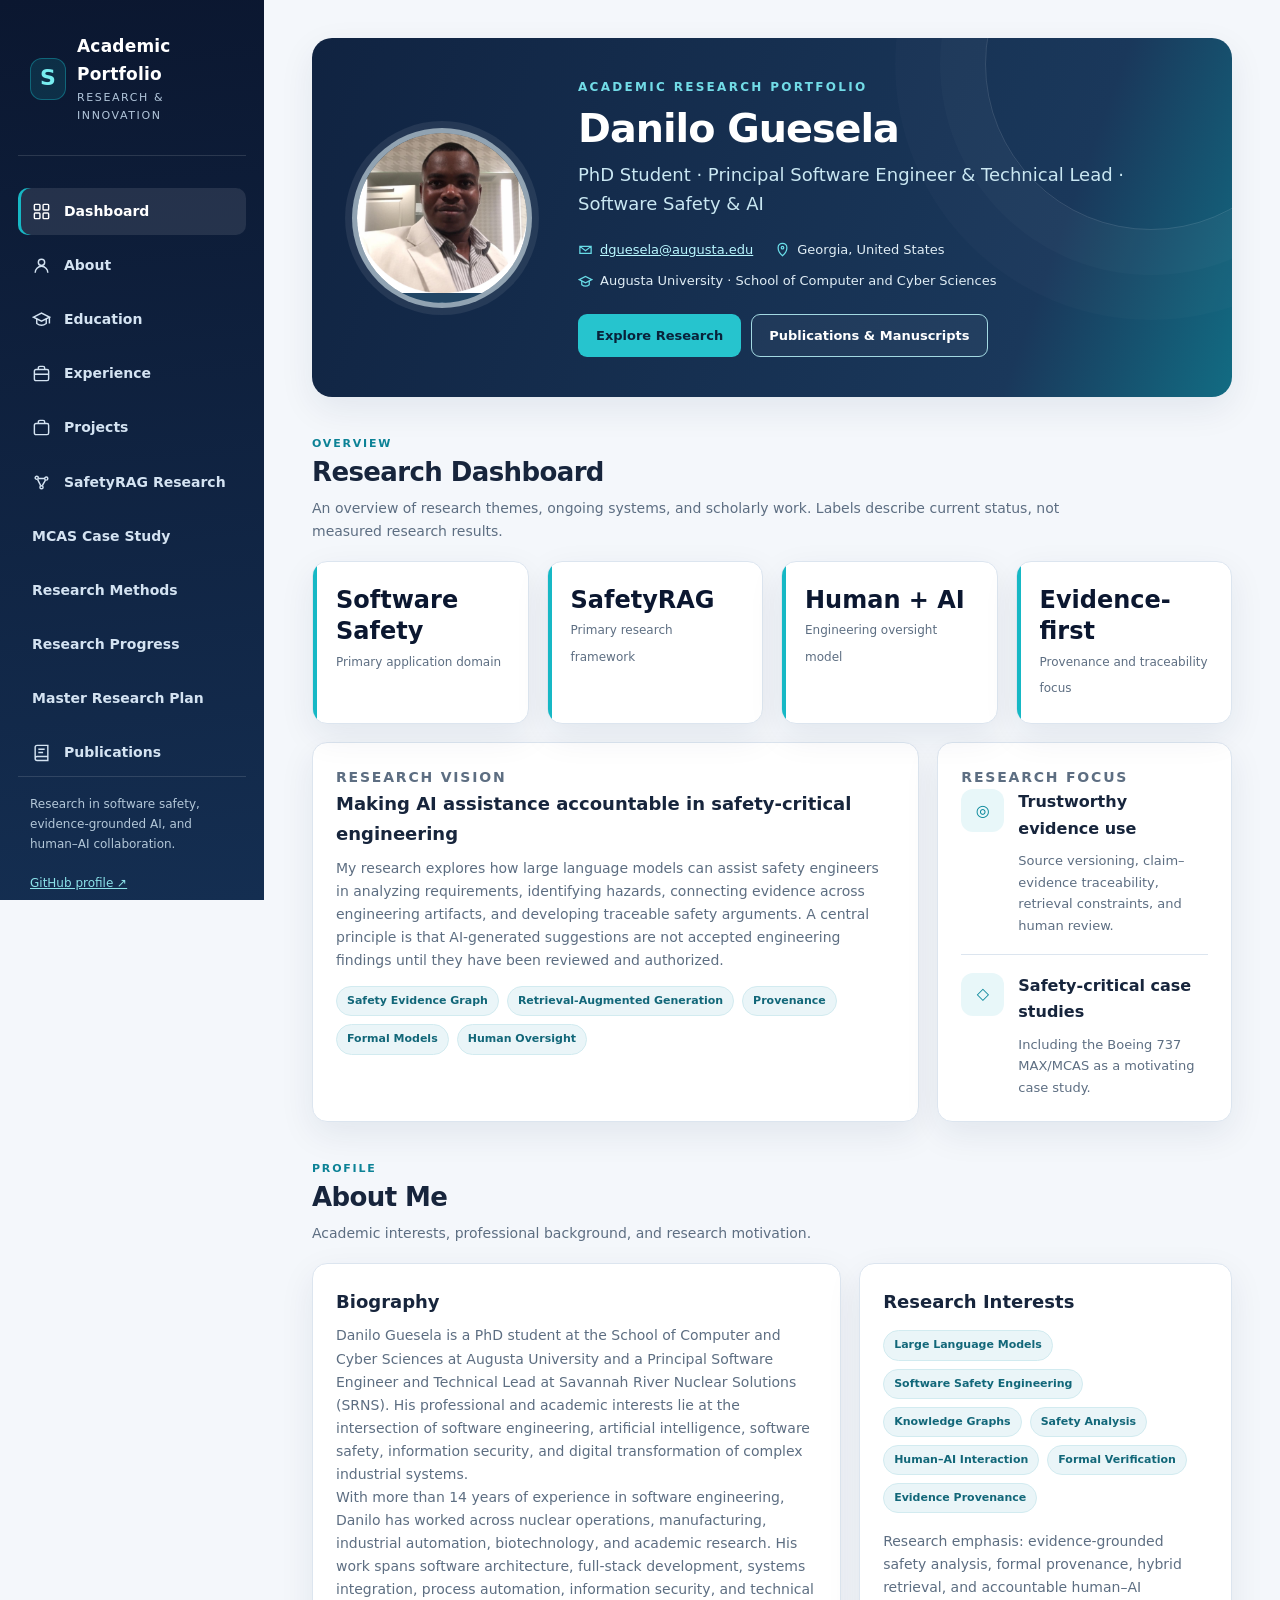
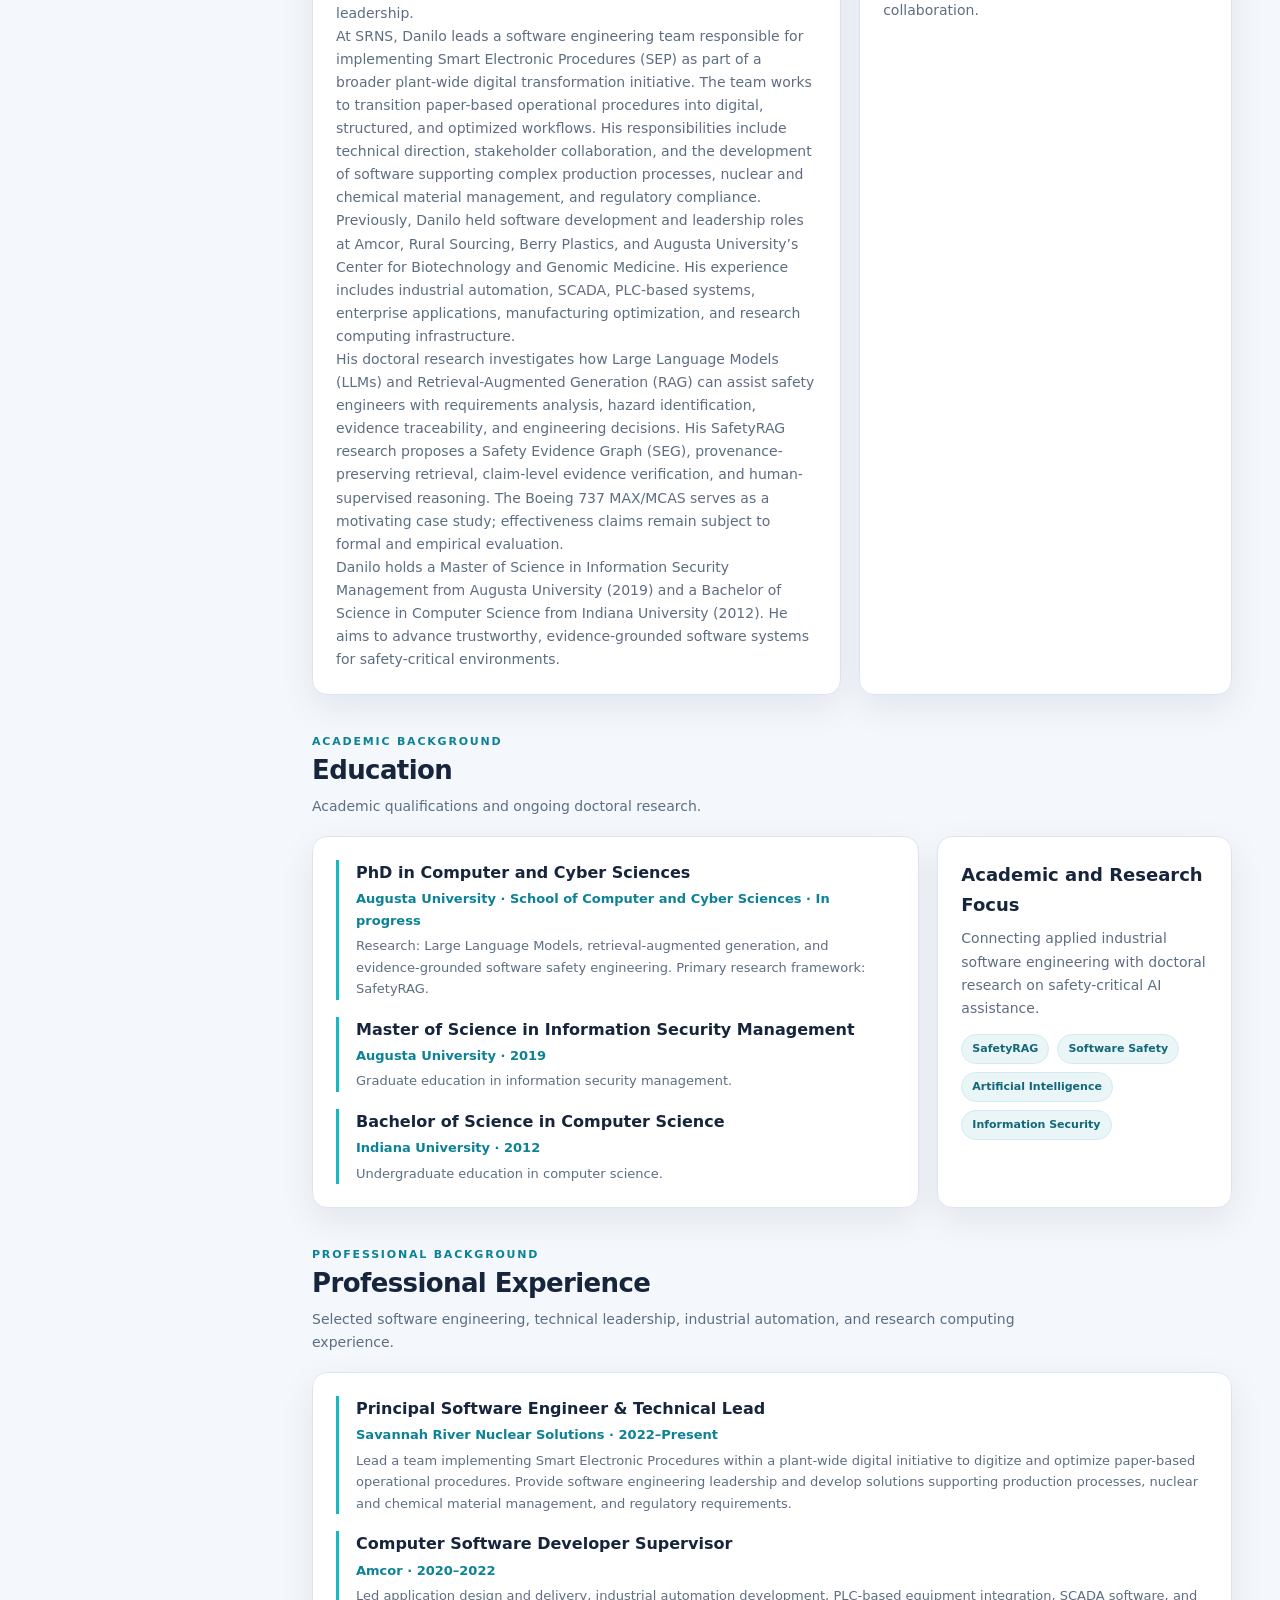
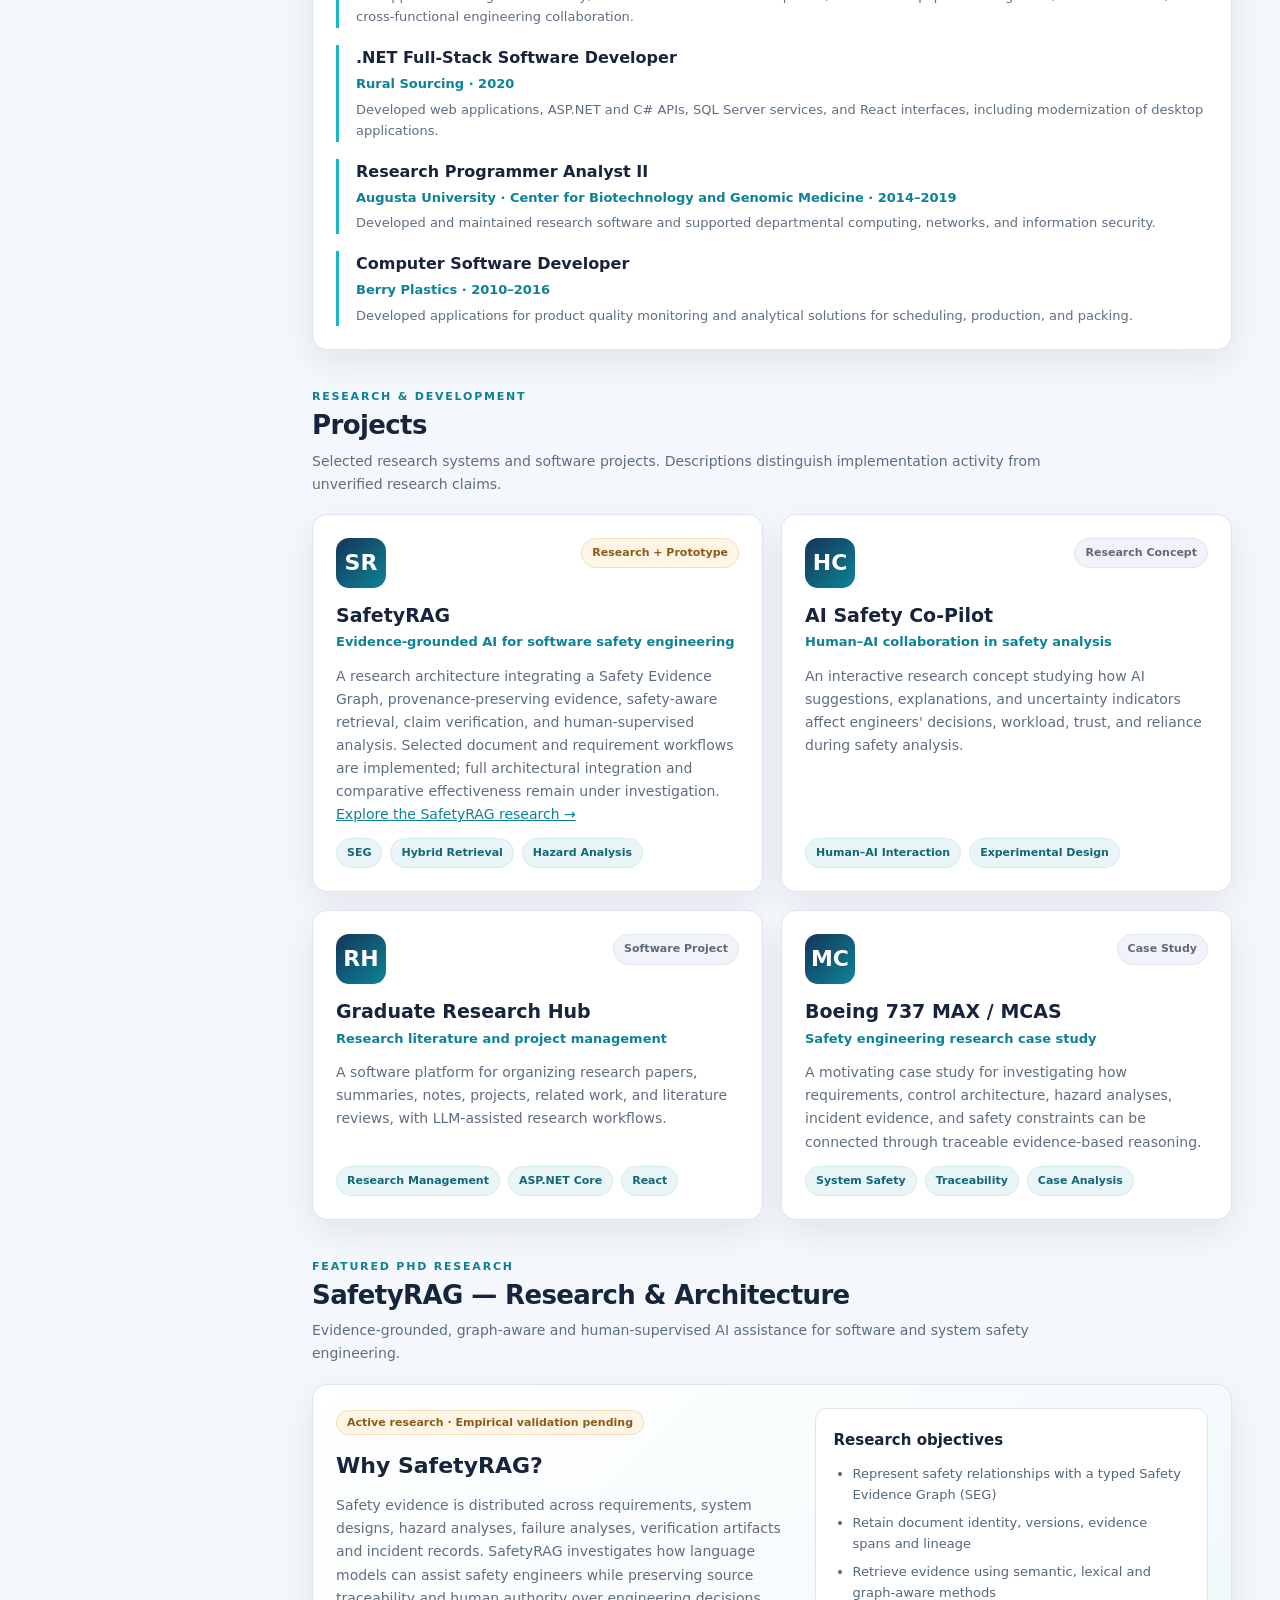
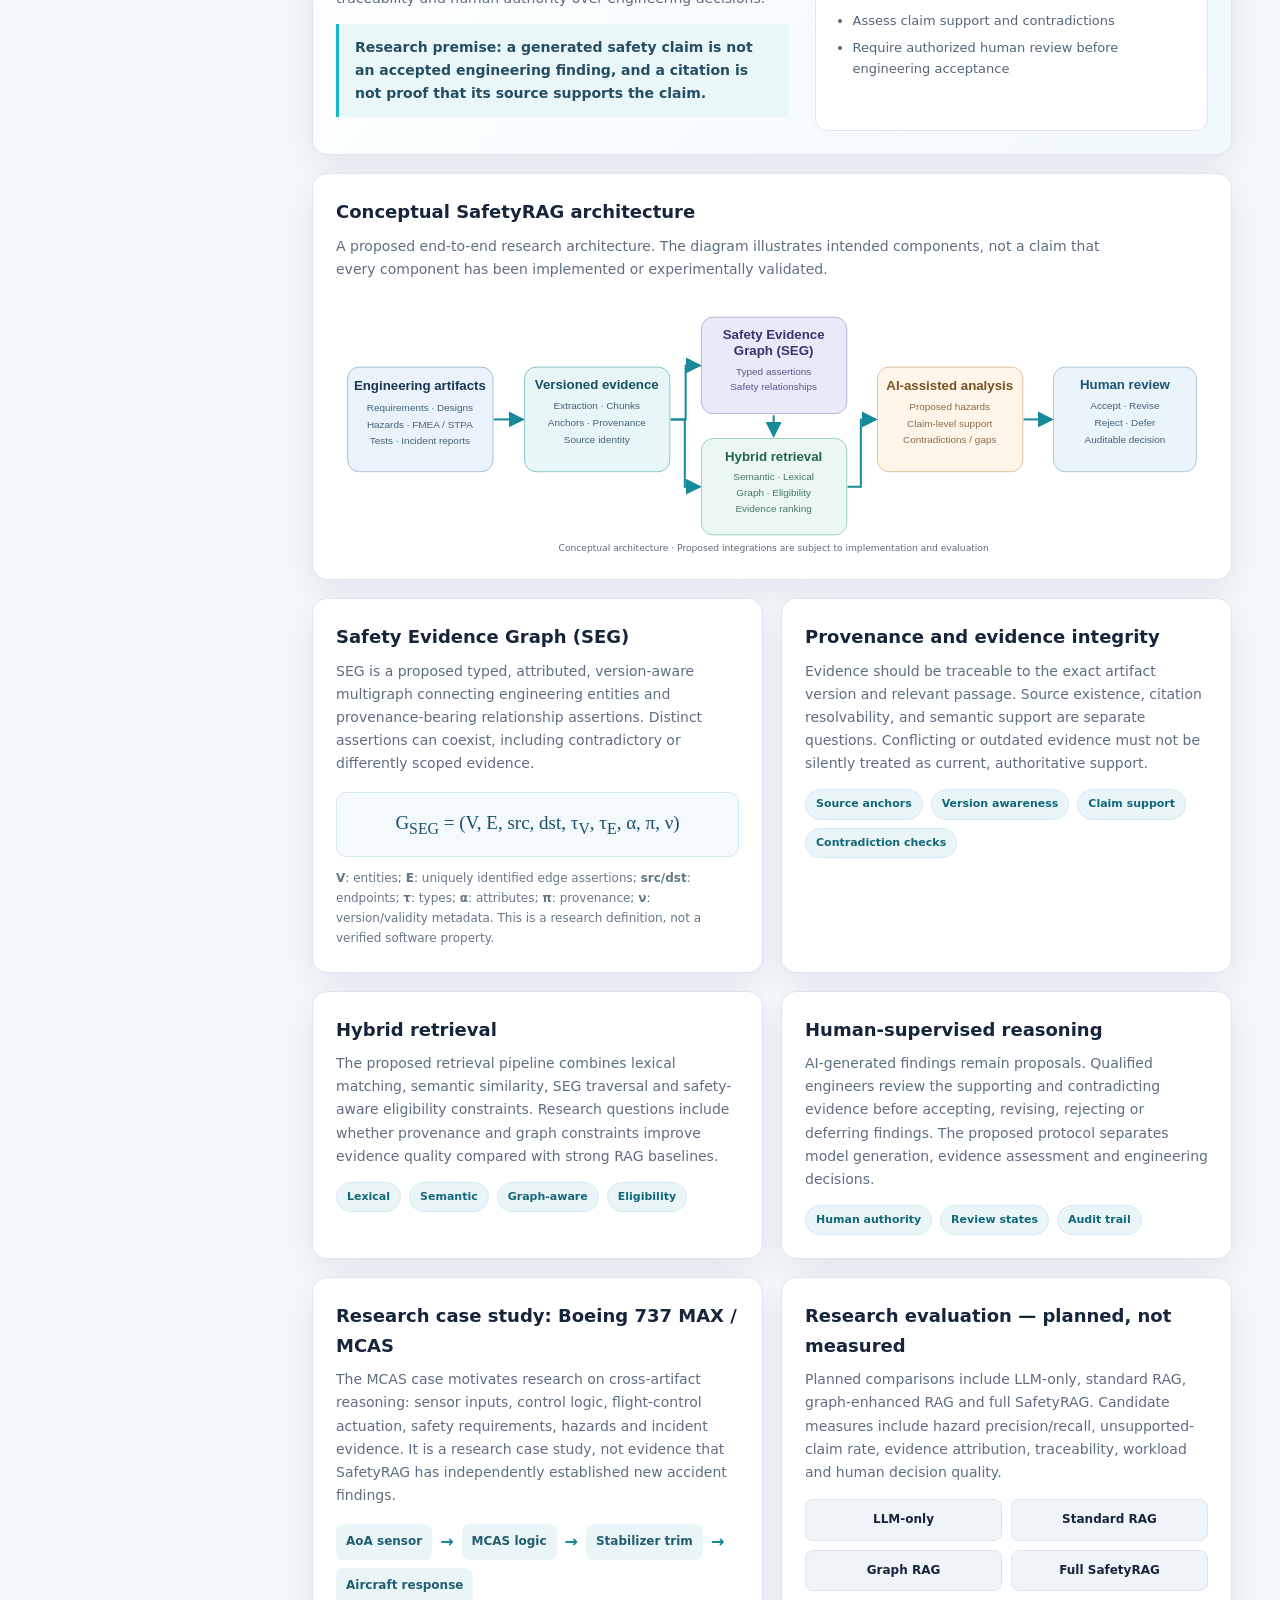
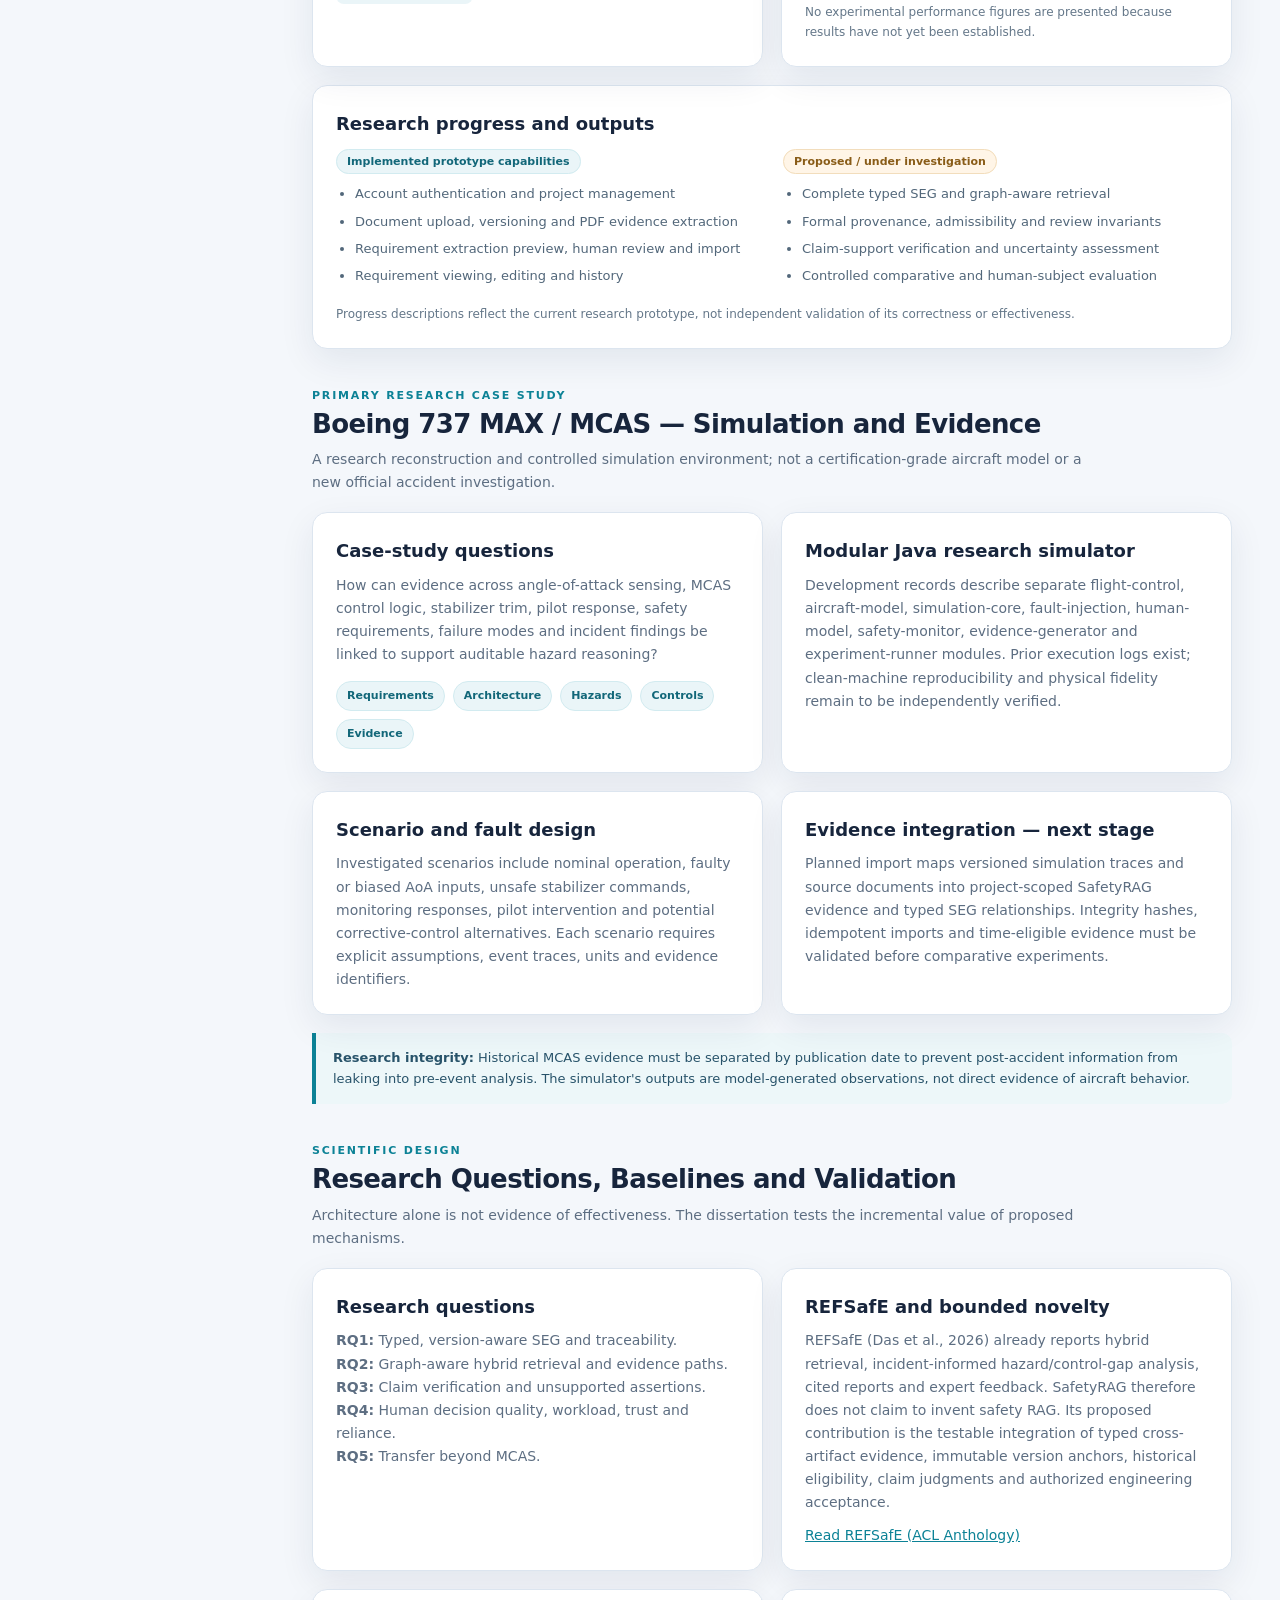
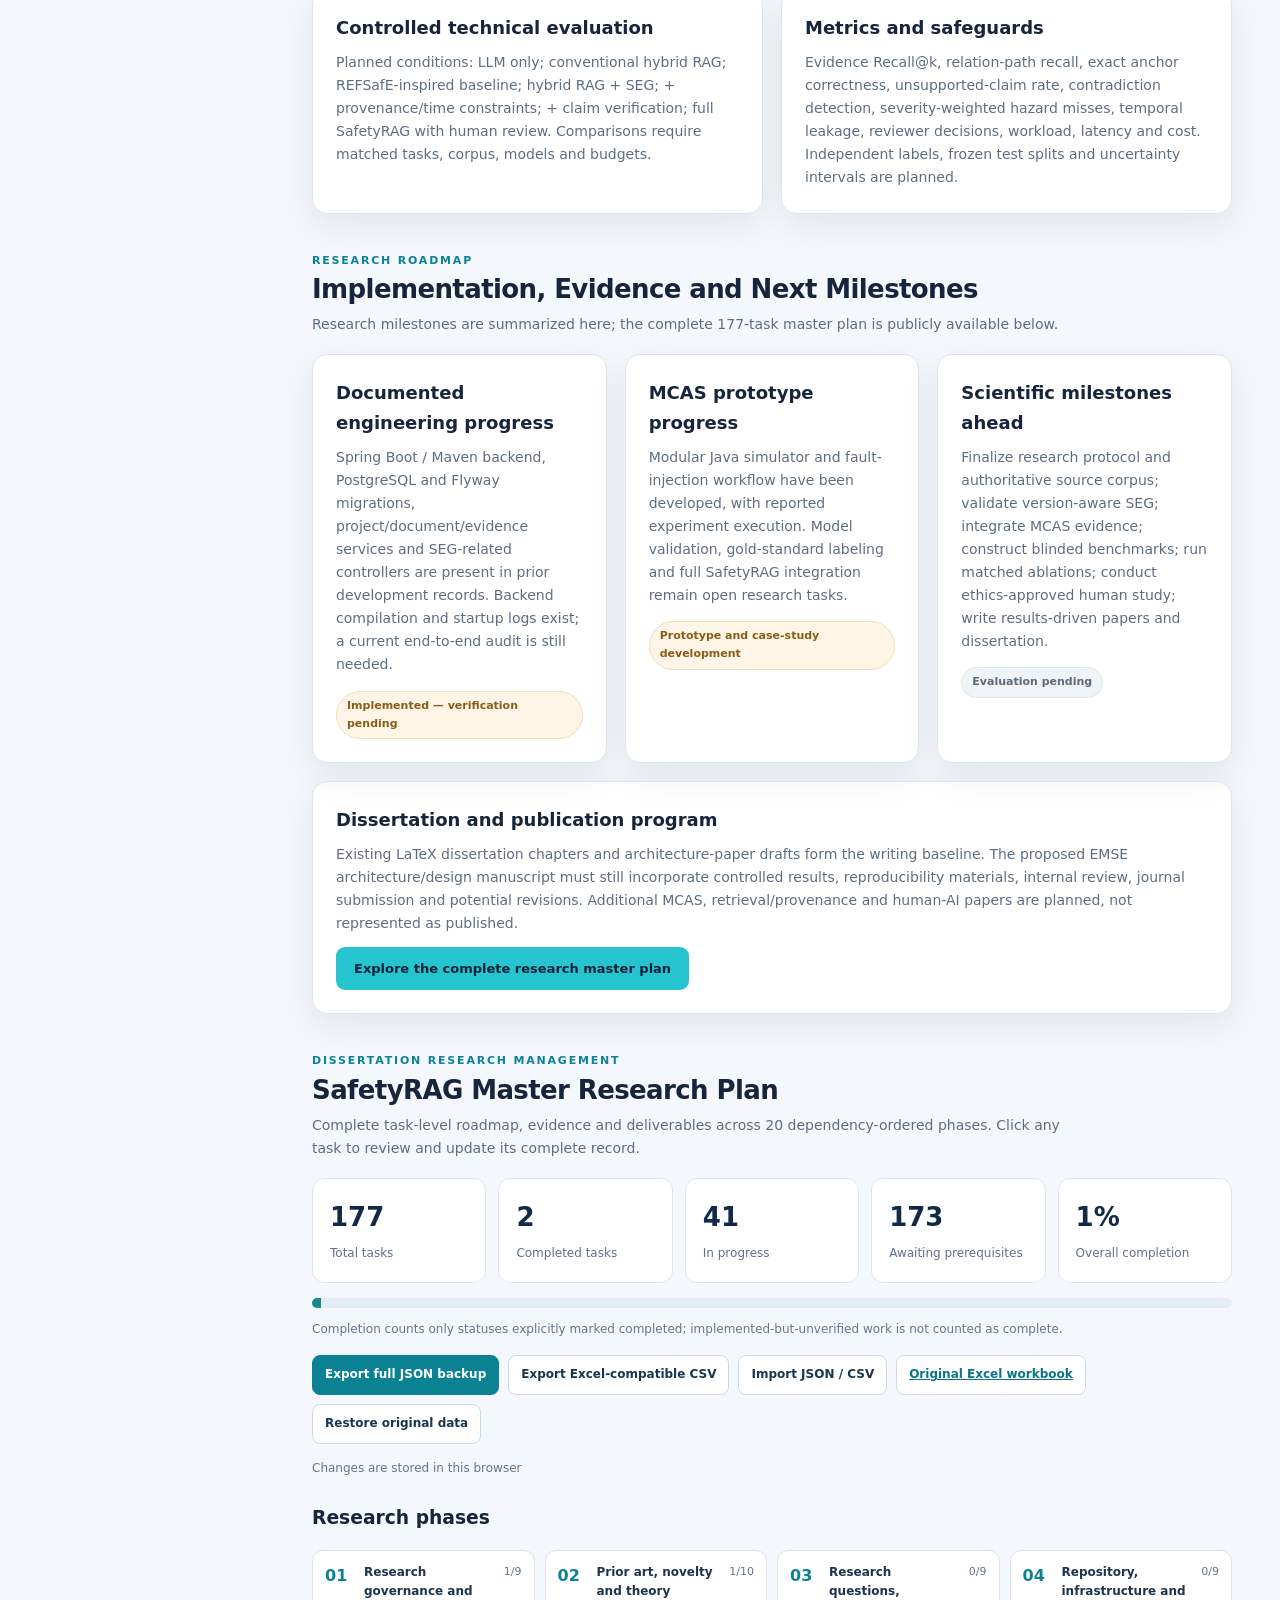
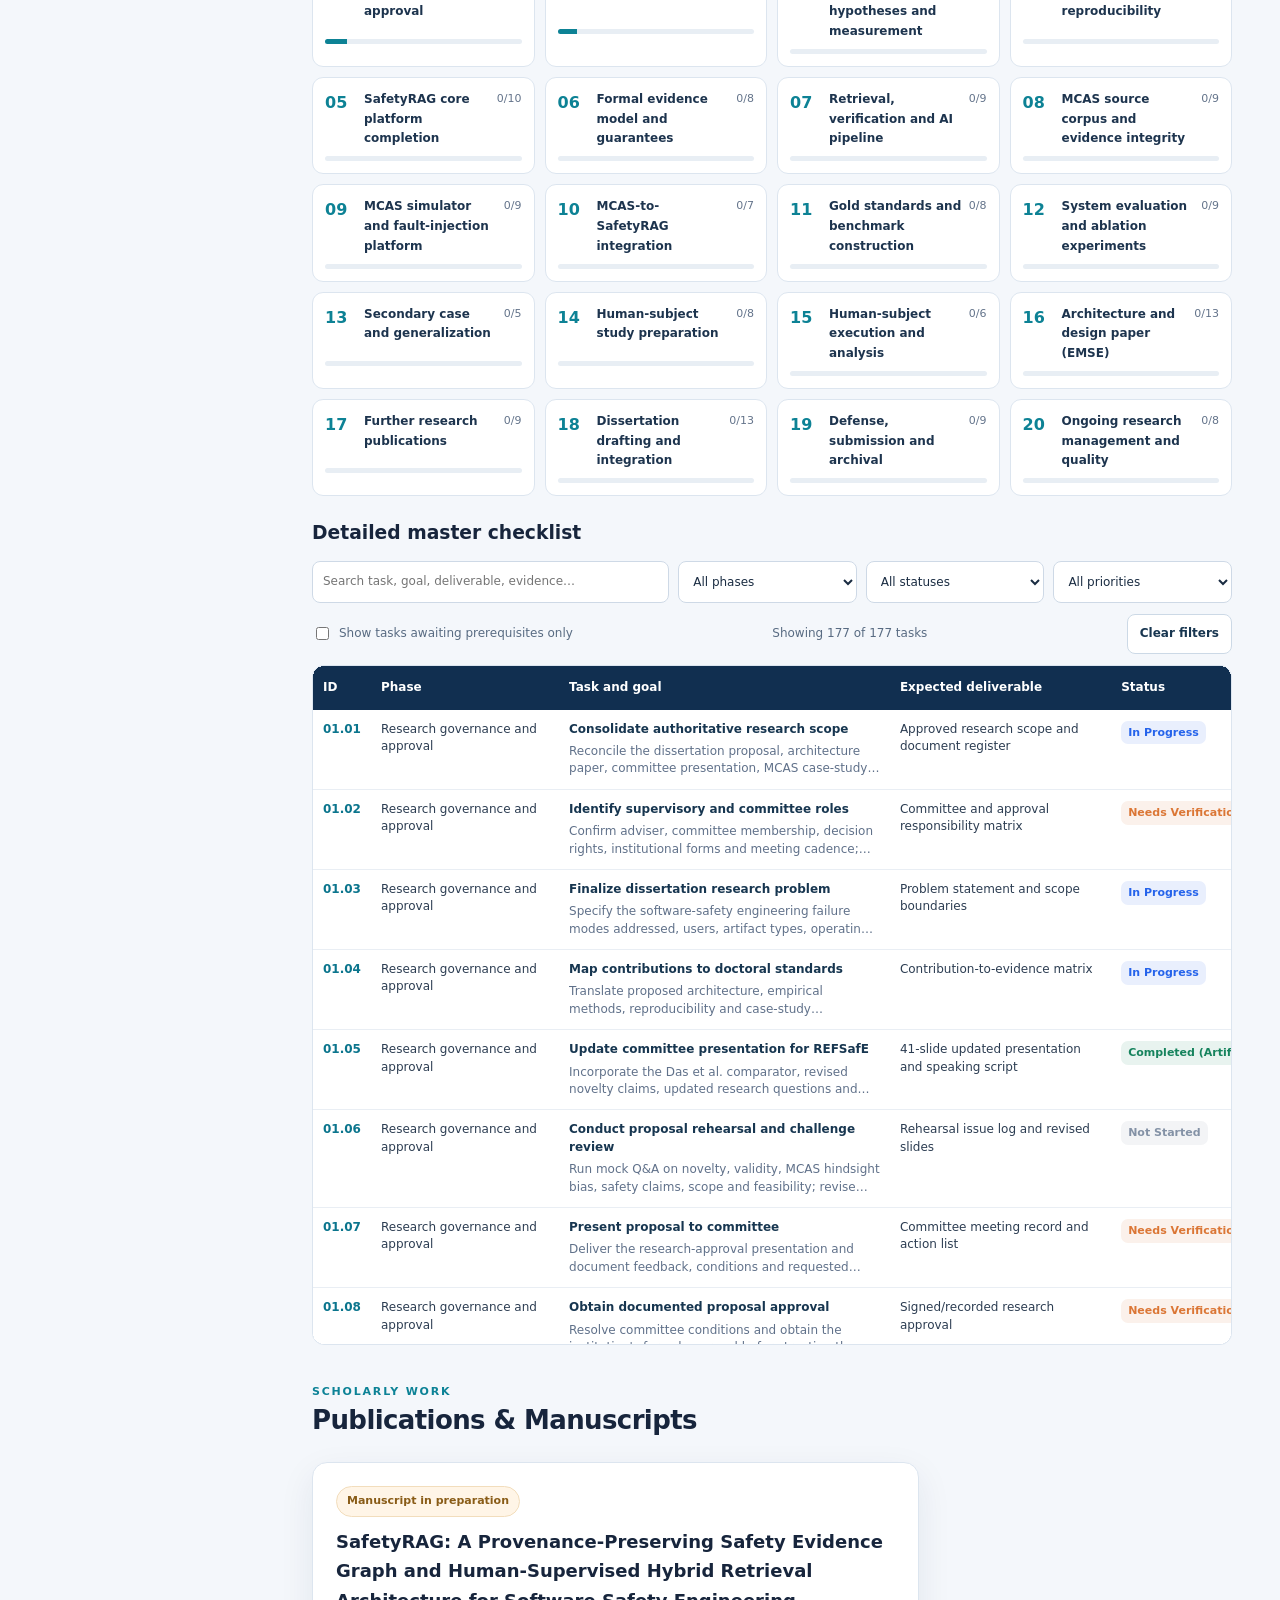
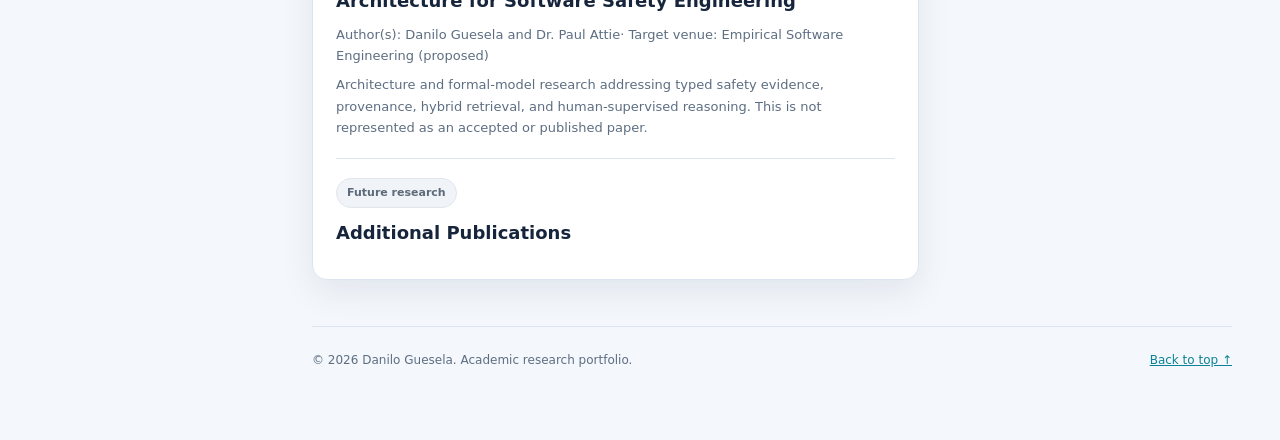
==== index.html @ a6d2d2b6 "Remove privacy notice from research plan section Removed privacy notice regarding public access and " ====
<!DOCTYPE html>
<html lang="en">
<head>
  <meta charset="UTF-8" />
  <meta name="viewport" content="width=device-width, initial-scale=1" />
  <meta name="description" content="Danilo Guesela — PhD student at Augusta University, software engineering technical lead at Savannah River Nuclear Solutions, and SafetyRAG researcher." />
  <meta name="theme-color" content="#0b1730" />
  <title>Academic Portfolio | Research in AI & Software Safety</title>
  <style>
    :root{--navy:#0b1730;--navy2:#132747;--accent:#16b8c5;--accent2:#0c8296;--ink:#17253c;--muted:#5d6e82;--paper:#f4f7fb;--white:#fff;--border:#dce5ef;--shadow:0 12px 35px rgba(18,41,75,.08);--sidebar:264px}
    *{box-sizing:border-box}html{scroll-behavior:smooth}body{margin:0;background:var(--paper);color:var(--ink);font-family:Inter,ui-sans-serif,system-ui,-apple-system,"Segoe UI",sans-serif;line-height:1.65}a{color:var(--accent2)}a:hover{text-decoration:none}button{font:inherit} .skip{position:absolute;left:-9999px;top:10px;background:#fff;padding:8px;z-index:99}.skip:focus{left:10px}
    .sidebar{position:fixed;inset:0 auto 0 0;width:var(--sidebar);background:linear-gradient(175deg,var(--navy),#142e51);color:#fff;display:flex;flex-direction:column;padding:32px 18px;z-index:20;transition:transform .25s ease}.brand{display:flex;align-items:center;gap:11px;padding:0 12px 30px;border-bottom:1px solid #ffffff20}.brand-symbol{display:grid;place-items:center;width:42px;height:42px;background:#17b6c524;border:1px solid #16b8c566;border-radius:12px;font-weight:800;color:#77edf0;font-size:22px}.brand strong{font-size:17px;letter-spacing:.2px}.brand small{display:block;color:#b2c6db;font-size:11px;letter-spacing:1.6px;text-transform:uppercase}.nav{display:grid;gap:7px;margin-top:32px}.nav a{color:#d4e3f2;text-decoration:none;display:flex;align-items:center;gap:13px;padding:12px 14px;border-radius:10px;font-weight:600;font-size:14px;transition:.2s}.nav a:hover,.nav a.active{background:#ffffff19;color:#fff}.nav a.active{box-shadow:inset 3px 0 0 var(--accent)}.nav svg{width:19px;height:19px;flex-shrink:0}.sidebar-foot{margin-top:auto;padding:18px 12px 0;border-top:1px solid #ffffff20;font-size:12px;color:#b3c7d8}.sidebar-foot a{color:#8ce3ea}.main{margin-left:var(--sidebar);min-width:0}.topbar{display:none}.container{max-width:1320px;padding:38px 48px 70px;margin:0 auto}.hero{background:linear-gradient(110deg,#102341,#1a385b 78%,#126c83);border-radius:20px;box-shadow:var(--shadow);color:white;padding:40px;display:grid;grid-template-columns:190px minmax(0,1fr);gap:36px;align-items:center;position:relative;overflow:hidden}.hero:after{content:"";position:absolute;right:-85px;top:-140px;width:330px;height:330px;border:1px solid #ffffff20;border-radius:50%;box-shadow:0 0 0 45px #ffffff05,0 0 0 90px #ffffff04;pointer-events:none}.avatar{width:180px;height:180px;border-radius:50%;border:5px solid #ffffff80;box-shadow:0 0 0 7px #ffffff14;background:#224665;overflow:hidden;display:grid;place-items:center;position:relative;z-index:1}.avatar img{width:100%;height:100%;object-fit:cover;display:block}.avatar-fallback{display:flex;flex-direction:column;align-items:center;justify-content:center;color:#e6f5ff;gap:7px;text-align:center;font-size:11px;letter-spacing:.3px}.avatar-fallback svg{width:70px;height:70px}.eyebrow{text-transform:uppercase;letter-spacing:2.3px;color:#72dce7;font-size:12px;font-weight:800;margin:0 0 8px}.hero h1{font-size:clamp(29px,3.1vw,47px);line-height:1.13;margin:0 0 9px;letter-spacing:-1px}.role{font-size:18px;color:#c9e7f2;margin:0 0 20px}.hero-details{display:flex;gap:10px 22px;flex-wrap:wrap;font-size:13px;color:#e0edf5;position:relative;z-index:1}.hero-details span{display:inline-flex;align-items:center;gap:7px}.hero-details svg{width:15px;height:15px;color:#69dce7}.hero-details a{color:#b9f7ff}.hero-actions{display:flex;gap:10px;flex-wrap:wrap;margin-top:22px;position:relative;z-index:1}.btn{display:inline-flex;align-items:center;justify-content:center;border-radius:9px;text-decoration:none;padding:10px 17px;font-weight:750;font-size:13px;border:1px solid transparent}.btn.primary{background:#26c4ce;color:#09223a}.btn.secondary{border-color:#a3d9e2;color:#fff;background:#ffffff0a}.btn:hover{filter:brightness(1.07)}.section{scroll-margin-top:26px;margin-top:38px}.section-head{display:flex;align-items:flex-end;justify-content:space-between;gap:16px;margin-bottom:18px}.kicker{font-size:11px;letter-spacing:1.8px;text-transform:uppercase;font-weight:800;color:var(--accent2);margin:0 0 3px}.section h2{font-size:26px;line-height:1.25;margin:0;letter-spacing:-.6px}.section-intro{color:var(--muted);font-size:14px;margin:8px 0 0;max-width:780px}.grid{display:grid;grid-template-columns:repeat(12,minmax(0,1fr));gap:18px}.card{background:#fff;border:1px solid var(--border);border-radius:15px;box-shadow:var(--shadow);padding:23px;min-width:0}.card h3{margin:0 0 8px;font-size:18px}.card p{margin:0;color:var(--muted);font-size:14px}.stat{grid-column:span 3;position:relative;overflow:hidden}.stat:before{content:"";position:absolute;left:0;top:0;bottom:0;width:4px;background:var(--accent)}.stat strong{display:block;font-size:24px;color:var(--navy);line-height:1.3}.stat span{color:var(--muted);font-size:12px}.span-8{grid-column:span 8}.span-7{grid-column:span 7}.span-6{grid-column:span 6}.span-5{grid-column:span 5}.span-4{grid-column:span 4}.span-12{grid-column:span 12}.tag-row{display:flex;flex-wrap:wrap;gap:8px;margin-top:14px}.tag{background:#eaf5f8;border:1px solid #d2ebf0;color:#126779;padding:5px 10px;border-radius:999px;font-size:11px;font-weight:750}.tag.grey{background:#f0f3f7;border-color:#e0e6ed;color:#5c6a79}.tag.amber{background:#fff5e7;border-color:#f2ddbc;color:#895c17}.feature{display:flex;gap:14px;align-items:flex-start}.feature-icon{width:43px;height:43px;border-radius:12px;flex-shrink:0;display:grid;place-items:center;background:#e8f7f9;color:#07879a}.feature-icon svg{width:22px;height:22px}.feature h3{font-size:16px}.feature p{font-size:13px}.timeline{display:grid;gap:17px}.timeline-item{border-left:3px solid var(--accent);padding-left:17px}.timeline-item h3{margin:0 0 2px;font-size:16px}.timeline-item .sub{color:var(--accent2);font-weight:700;font-size:13px;margin-bottom:4px}.timeline-item p{font-size:13px}.project-card{display:flex;flex-direction:column;gap:12px}.project-top{display:flex;justify-content:space-between;gap:12px;align-items:flex-start}.project-symbol{width:50px;height:50px;border-radius:13px;background:linear-gradient(135deg,#15345a,#0d8497);color:white;display:grid;place-items:center;font-weight:800;font-size:22px}.project-card h3{margin:0;font-size:19px}.project-card .subtitle{font-size:13px;color:var(--accent2);font-weight:700}.project-card p{flex:1}.project-card .tag-row{margin-top:0}.pub{padding:19px 0;border-bottom:1px solid var(--border)}.pub:first-child{padding-top:0}.pub:last-child{border:0;padding-bottom:0}.pub-title{font-size:16px;font-weight:750;margin:0 0 5px}.pub-meta{font-size:13px;color:var(--muted);margin-bottom:8px}.pub p{font-size:13px}.notice{border-left:4px solid var(--accent2);padding:14px 17px;background:#edf7f9;border-radius:0 10px 10px 0;color:#28536a;font-size:13px}.footer{border-top:1px solid var(--border);margin-top:46px;padding-top:24px;display:flex;justify-content:space-between;gap:12px;color:var(--muted);font-size:12px}.menu-toggle{border:0;border-radius:9px;background:#193655;color:#fff;padding:9px;cursor:pointer;display:grid;place-items:center}.menu-toggle svg{width:22px;height:22px}.overlay{display:none}.sr-only{position:absolute;width:1px;height:1px;padding:0;margin:-1px;overflow:hidden;clip:rect(0,0,0,0);white-space:nowrap;border:0}
    @media(max-width:1100px){.container{padding:28px}.hero{grid-template-columns:150px 1fr;padding:30px;gap:25px}.avatar{width:145px;height:145px}.stat{grid-column:span 6}.span-8,.span-7,.span-5,.span-4{grid-column:span 6}}
    @media(max-width:760px){.sidebar{transform:translateX(-100%);width:278px}.sidebar.open{transform:translateX(0)}.overlay.show{display:block;position:fixed;inset:0;background:#0b173099;z-index:15}.main{margin-left:0}.topbar{display:flex;align-items:center;justify-content:space-between;background:var(--navy);color:#fff;padding:13px 20px;position:sticky;top:0;z-index:10}.topbar strong{font-size:15px}.container{padding:18px 16px 44px}.hero{grid-template-columns:1fr;text-align:center;justify-items:center;padding:28px 20px}.hero-details,.hero-actions{justify-content:center}.hero h1{font-size:32px}.role{font-size:15px}.section{scroll-margin-top:76px}.span-8,.span-7,.span-6,.span-5,.span-4,.stat{grid-column:span 12}.footer{flex-direction:column}}
    @media(prefers-reduced-motion:reduce){html{scroll-behavior:auto}*,*:before,*:after{transition:none!important}}

    .research-lead{display:grid;grid-template-columns:1.15fr 1fr;gap:26px;background:linear-gradient(135deg,#fff,#f0f8fb)}.research-lead h3{margin:14px 0 10px;font-size:22px}.research-lead p{margin:0 0 14px}.research-quote{padding:12px 16px;border-left:3px solid #16b8c5;background:#eaf7f9;color:#254d63!important;font-weight:650}.research-aim{background:#fff;border:1px solid #dce5ef;border-radius:12px;padding:18px}.research-aim strong{font-size:15px}.research-aim ul,.progress-grid ul{margin:10px 0 0;padding-left:19px;font-size:13px;color:#52677a}.research-aim li,.progress-grid li{margin:6px 0}.diagram-wrap{overflow-x:auto;margin-top:18px}.architecture-svg{display:block;width:100%;min-width:760px;height:auto}.formula{margin:17px 0 10px;padding:14px 12px;border:1px solid #d4e8ef;background:#f4f9fb;border-radius:10px;font-family:Georgia,serif;font-size:19px;text-align:center;color:#1a506b;overflow-wrap:anywhere}.formula-note{font-size:12px!important;margin-top:12px!important;color:#647789!important}.case-flow{display:flex;flex-wrap:wrap;gap:8px;align-items:center;margin-top:17px}.case-flow span{padding:8px 10px;border-radius:8px;background:#eaf5f8;color:#225c70;font-size:12px;font-weight:700}.case-flow b{color:#0c8296}.evaluation-list{display:grid;grid-template-columns:repeat(2,1fr);gap:9px;margin-top:15px}.evaluation-list span{padding:10px 12px;background:#eff4f8;border:1px solid #dce5ef;border-radius:8px;font-size:12px;font-weight:750;text-align:center}.progress-grid{display:grid;grid-template-columns:1fr 1fr;gap:22px}.research-links{display:grid;grid-template-columns:repeat(2,minmax(0,1fr));gap:10px;margin-top:15px}.resource-placeholder{border:1px dashed #b8cbd9;background:#f6f9fc;padding:12px;border-radius:9px;color:#5b6d7c;font-size:12px}@media(max-width:900px){.research-lead,.progress-grid{grid-template-columns:1fr}}@media(max-width:550px){.research-links{grid-template-columns:1fr}}
  
    /* SECTION DIVIDER */

.section-divider {
    display: flex;
    align-items: center;
    gap: 20px;
    margin: 48px 0 36px;
}

.section-divider::before,
.section-divider::after {
    content: "";
    flex: 1;
    height: 1px;
    background: linear-gradient(
        90deg,
        transparent,
        #94a3b8,
        transparent
    );
}

.section-divider span {
    color: #17627a;
    font-size: 0.75rem;
    font-weight: 700;
    letter-spacing: 2px;
    white-space: nowrap;
}
  
  </style>
  <link rel="stylesheet" href="dashboard.css" />
</head>
<body>
<a class="skip" href="#dashboard">Skip to main content</a>
<div class="overlay" id="overlay" aria-hidden="true"></div>
<aside class="sidebar" id="sidebar" aria-label="Primary navigation">
  <div class="brand"><div class="brand-symbol">S</div><div><strong>Academic Portfolio</strong><small>Research & Innovation</small></div></div>
  <nav class="nav" id="navigation">
    <a href="#dashboard" class="active" aria-current="page"><svg viewBox="0 0 24 24" fill="none" stroke="currentColor" stroke-width="1.8"><rect x="3" y="3" width="7" height="7" rx="1"/><rect x="14" y="3" width="7" height="7" rx="1"/><rect x="3" y="14" width="7" height="7" rx="1"/><rect x="14" y="14" width="7" height="7" rx="1"/></svg>Dashboard</a>
    <a href="#about"><svg viewBox="0 0 24 24" fill="none" stroke="currentColor" stroke-width="1.8"><circle cx="12" cy="8" r="4"/><path d="M4 21a8 8 0 0 1 16 0"/></svg>About</a>
    <a href="#education"><svg viewBox="0 0 24 24" fill="none" stroke="currentColor" stroke-width="1.8"><path d="m2 9 10-5 10 5-10 5L2 9Z"/><path d="M6 11v6c4 3 8 3 12 0v-6M22 9v8"/></svg>Education</a>
    <a href="#experience"><svg viewBox="0 0 24 24" fill="none" stroke="currentColor" stroke-width="1.8"><rect x="3" y="7" width="18" height="14" rx="2"/><path d="M8 7V5a2 2 0 0 1 2-2h4a2 2 0 0 1 2 2v2M3 13h18"/></svg>Experience</a>
    <a href="#projects"><svg viewBox="0 0 24 24" fill="none" stroke="currentColor" stroke-width="1.8"><rect x="3" y="7" width="18" height="14" rx="2"/><path d="M8 7V5a2 2 0 0 1 2-2h4a2 2 0 0 1 2 2v2"/></svg>Projects</a>
    <a href="#safetyrag"><svg viewBox="0 0 24 24" fill="none" stroke="currentColor" stroke-width="1.8"><circle cx="6" cy="6" r="2"/><circle cx="18" cy="7" r="2"/><circle cx="12" cy="18" r="2"/><path d="M8 7l8 0M7 8l4 8M17 9l-4 7"/></svg>SafetyRAG Research</a>
    <a href="#mcas-deep-dive">MCAS Case Study</a>
    <a href="#research-methods">Research Methods</a>
    <a href="#research-milestones">Research Progress</a>
    <a href="#research-plan">Master Research Plan</a>
    <a href="#publications"><svg viewBox="0 0 24 24" fill="none" stroke="currentColor" stroke-width="1.8"><path d="M4 19.5A2.5 2.5 0 0 1 6.5 17H20V3H6.5A2.5 2.5 0 0 0 4 5.5v14ZM4 19.5A2.5 2.5 0 0 0 6.5 22H20v-5"/><path d="M8 8h8M8 12h6"/></svg>Publications</a>
  </nav>
  <div class="sidebar-foot">Research in software safety, evidence-grounded AI, and human–AI collaboration.<br><br><a href="https://github.com/" target="_blank" rel="noopener noreferrer" id="sidebarGithub">GitHub profile ↗</a></div>
</aside>
<div class="main">
  <div class="topbar"><strong>Academic Portfolio</strong><button class="menu-toggle" id="menuToggle" aria-label="Open navigation" aria-expanded="false" aria-controls="sidebar"><svg viewBox="0 0 24 24" fill="none" stroke="currentColor" stroke-width="2"><path d="M4 6h16M4 12h16M4 18h16"/></svg></button></div>
  <main class="container" id="dashboard">
    <header class="hero" aria-labelledby="profileName">
      <div class="avatar" aria-label="Profile photograph"><img src="assets/profile.JPG" alt="Profile portrait" id="profileImage" hidden><div class="avatar-fallback" id="avatarFallback"><svg viewBox="0 0 80 80" fill="none" stroke="currentColor" stroke-width="2"><circle cx="40" cy="27" r="15"/><path d="M12 72c0-17 12-27 28-27s28 10 28 27"/></svg><span>YOUR PHOTO</span></div></div>
      <div><p class="eyebrow">Academic Research Portfolio</p><h1 id="profileName">Danilo Guesela</h1><p class="role" id="profileRole">PhD Student · Computer Science · Software Safety & AI</p>
        <div class="hero-details"><span><svg viewBox="0 0 24 24" fill="none" stroke="currentColor" stroke-width="2"><path d="M3 7h18v11H3zM3 7l9 7 9-7"/></svg><a id="emailLink" href="mailto:your.email@example.edu">your.email@example.edu</a></span><span><svg viewBox="0 0 24 24" fill="none" stroke="currentColor" stroke-width="2"><path d="M12 22s7-6 7-13a7 7 0 1 0-14 0c0 7 7 13 7 13Z"/><circle cx="12" cy="9" r="2"/></svg><span id="profileLocation">City, State / Country</span></span><span><svg viewBox="0 0 24 24" fill="none" stroke="currentColor" stroke-width="2"><path d="m2 9 10-5 10 5-10 5L2 9Z"/><path d="M6 11v6c4 3 8 3 12 0v-6"/></svg><span id="profileAffiliation">University / Research Institution</span></span></div>
        <div class="hero-actions"><a class="btn primary" href="#projects">Explore Research</a><a class="btn secondary" href="#publications">Publications & Manuscripts</a></div>
      </div>
    </header>
    <section class="section" aria-labelledby="dashboardHeading"><div class="section-head"><div><p class="kicker">Overview</p><h2 id="dashboardHeading">Research Dashboard</h2><p class="section-intro">An overview of research themes, ongoing systems, and scholarly work. Labels describe current status, not measured research results.</p></div></div>
      <div class="grid"><div class="card stat"><strong>Software Safety</strong><span>Primary application domain</span></div><div class="card stat"><strong>SafetyRAG</strong><span>Primary research framework</span></div><div class="card stat"><strong>Human + AI</strong><span>Engineering oversight model</span></div><div class="card stat"><strong>Evidence-first</strong><span>Provenance and traceability focus</span></div>
      <article class="card span-8"><p class="kicker">Research Vision</p><h3>Making AI assistance accountable in safety-critical engineering</h3><p>My research explores how large language models can assist safety engineers in analyzing requirements, identifying hazards, connecting evidence across engineering artifacts, and developing traceable safety arguments. A central principle is that AI-generated suggestions are not accepted engineering findings until they have been reviewed and authorized.</p><div class="tag-row"><span class="tag">Safety Evidence Graph</span><span class="tag">Retrieval-Augmented Generation</span><span class="tag">Provenance</span><span class="tag">Formal Models</span><span class="tag">Human Oversight</span></div></article>
      <article class="card span-4"><p class="kicker">Research Focus</p><div class="feature"><div class="feature-icon">◎</div><div><h3>Trustworthy evidence use</h3><p>Source versioning, claim–evidence traceability, retrieval constraints, and human review.</p></div></div><hr style="border:0;border-top:1px solid var(--border);margin:18px 0"><div class="feature"><div class="feature-icon">◇</div><div><h3>Safety-critical case studies</h3><p>Including the Boeing 737 MAX/MCAS as a motivating case study.</p></div></div></article></div>
    </section>
    <section class="section" id="about" aria-labelledby="aboutHeading">
      <div class="section-head">
        <div>
          <p class="kicker">Profile</p>
          <h2 id="aboutHeading">About Me</h2>
          <p class="section-intro">Academic interests, professional background, and research motivation.</p>
        </div>
      </div>
      <div class="grid">
        <article class="card span-7">
          <h3>Biography</h3>
          <div id="biography">
            <p>Danilo Guesela is a PhD student at the School of Computer and Cyber Sciences at Augusta University and a Principal Software Engineer and Technical Lead at Savannah River Nuclear Solutions (SRNS). His professional and academic interests lie at the intersection of software engineering, artificial intelligence, software safety, information security, and digital transformation of complex industrial systems.</p>
            <p>With more than 14 years of experience in software engineering, Danilo has worked across nuclear operations, manufacturing, industrial automation, biotechnology, and academic research. His work spans software architecture, full-stack development, systems integration, process automation, information security, and technical leadership.</p><p>At SRNS, Danilo leads a software engineering team responsible for implementing Smart Electronic Procedures (SEP) as part of a broader plant-wide digital transformation initiative. The team works to transition paper-based operational procedures into digital, structured, and optimized workflows. His responsibilities include technical direction, stakeholder collaboration, and the development of software supporting complex production processes, nuclear and chemical material management, and regulatory compliance.</p>
            <p>Previously, Danilo held software development and leadership roles at Amcor, Rural Sourcing, Berry Plastics, and Augusta University’s Center for Biotechnology and Genomic Medicine. His experience includes industrial automation, SCADA, PLC-based systems, enterprise applications, manufacturing optimization, and research computing infrastructure.</p>
            <p>His doctoral research investigates how Large Language Models (LLMs) and Retrieval-Augmented Generation (RAG) can assist safety engineers with requirements analysis, hazard identification, evidence traceability, and engineering decisions. His SafetyRAG research proposes a Safety Evidence Graph (SEG), provenance-preserving retrieval, claim-level evidence verification, and human-supervised reasoning. The Boeing 737 MAX/MCAS serves as a motivating case study; effectiveness claims remain subject to formal and empirical evaluation.</p>
            <p>Danilo holds a Master of Science in Information Security Management from Augusta University (2019) and a Bachelor of Science in Computer Science from Indiana University (2012). He aims to advance trustworthy, evidence-grounded software systems for safety-critical environments.</p>
          </div>
        </article>
        <article class="card span-5">
          <h3>Research Interests</h3>
          <div class="tag-row">
            <span class="tag">Large Language Models</span>
            <span class="tag">Software Safety Engineering</span>
            <span class="tag">Knowledge Graphs</span>
            <span class="tag">Safety Analysis</span>
            <span class="tag">Human–AI Interaction</span>
            <span class="tag">Formal Verification</span>
            <span class="tag">Evidence Provenance</span>
          </div>
          <p style="margin-top:17px">Research emphasis: evidence-grounded safety analysis, formal provenance, hybrid retrieval, and accountable human–AI collaboration.</p>
        

 


        </article>
      </div>
    </section>

    <section class="section" id="education" aria-labelledby="educationHeading"><div class="section-head"><div><p class="kicker">Academic Background</p><h2 id="educationHeading">Education</h2><p class="section-intro">Academic qualifications and ongoing doctoral research.</p></div></div><div class="grid"><article class="card span-8"><div class="timeline"><div class="timeline-item"><h3>PhD in Computer and Cyber Sciences</h3><div class="sub">Augusta University · School of Computer and Cyber Sciences · In progress</div><p>Research: Large Language Models, retrieval-augmented generation, and evidence-grounded software safety engineering. Primary research framework: SafetyRAG.</p></div><div class="timeline-item"><h3>Master of Science in Information Security Management</h3><div class="sub">Augusta University · 2019</div><p>Graduate education in information security management.</p></div><div class="timeline-item"><h3>Bachelor of Science in Computer Science</h3><div class="sub">Indiana University · 2012</div><p>Undergraduate education in computer science.</p></div></div></article><article class="card span-4"><h3>Academic and Research Focus</h3><p>Connecting applied industrial software engineering with doctoral research on safety-critical AI assistance.</p><div class="tag-row"><span class="tag">SafetyRAG</span><span class="tag">Software Safety</span><span class="tag">Artificial Intelligence</span><span class="tag">Information Security</span></div></article></div></section>
    <section class="section" id="experience" aria-labelledby="experienceHeading"><div class="section-head"><div><p class="kicker">Professional Background</p><h2 id="experienceHeading">Professional Experience</h2><p class="section-intro">Selected software engineering, technical leadership, industrial automation, and research computing experience.</p></div></div><div class="grid"><article class="card span-12"><div class="timeline"><div class="timeline-item"><h3>Principal Software Engineer &amp; Technical Lead</h3><div class="sub">Savannah River Nuclear Solutions · 2022–Present</div><p>Lead a team implementing Smart Electronic Procedures within a plant-wide digital initiative to digitize and optimize paper-based operational procedures. Provide software engineering leadership and develop solutions supporting production processes, nuclear and chemical material management, and regulatory requirements.</p></div><div class="timeline-item"><h3>Computer Software Developer Supervisor</h3><div class="sub">Amcor · 2020–2022</div><p>Led application design and delivery, industrial automation development, PLC-based equipment integration, SCADA software, and cross-functional engineering collaboration.</p></div><div class="timeline-item"><h3>.NET Full-Stack Software Developer</h3><div class="sub">Rural Sourcing · 2020</div><p>Developed web applications, ASP.NET and C# APIs, SQL Server services, and React interfaces, including modernization of desktop applications.</p></div><div class="timeline-item"><h3>Research Programmer Analyst II</h3><div class="sub">Augusta University · Center for Biotechnology and Genomic Medicine · 2014–2019</div><p>Developed and maintained research software and supported departmental computing, networks, and information security.</p></div><div class="timeline-item"><h3>Computer Software Developer</h3><div class="sub">Berry Plastics · 2010–2016</div><p>Developed applications for product quality monitoring and analytical solutions for scheduling, production, and packing.</p></div></div></article></div></section>
    <section class="section" id="projects" aria-labelledby="projectsHeading"><div class="section-head"><div><p class="kicker">Research & Development</p><h2 id="projectsHeading">Projects</h2><p class="section-intro">Selected research systems and software projects. Descriptions distinguish implementation activity from unverified research claims.</p></div></div><div class="grid">
      <article class="card span-6 project-card"><div class="project-top"><div class="project-symbol">SR</div><span class="tag amber">Research + Prototype</span></div><div><h3>SafetyRAG</h3><div class="subtitle">Evidence-grounded AI for software safety engineering</div></div><p>A research architecture integrating a Safety Evidence Graph, provenance-preserving evidence, safety-aware retrieval, claim verification, and human-supervised analysis. Selected document and requirement workflows are implemented; full architectural integration and comparative effectiveness remain under investigation. <a href="#safetyrag">Explore the SafetyRAG research →</a></p><div class="tag-row"><span class="tag">SEG</span><span class="tag">Hybrid Retrieval</span><span class="tag">Hazard Analysis</span></div></article>
      <article class="card span-6 project-card"><div class="project-top"><div class="project-symbol">HC</div><span class="tag grey">Research Concept</span></div><div><h3>AI Safety Co-Pilot</h3><div class="subtitle">Human–AI collaboration in safety analysis</div></div><p>An interactive research concept studying how AI suggestions, explanations, and uncertainty indicators affect engineers' decisions, workload, trust, and reliance during safety analysis.</p><div class="tag-row"><span class="tag">Human–AI Interaction</span><span class="tag">Experimental Design</span></div></article>
      <article class="card span-6 project-card"><div class="project-top"><div class="project-symbol">RH</div><span class="tag grey">Software Project</span></div><div><h3>Graduate Research Hub</h3><div class="subtitle">Research literature and project management</div></div><p>A software platform for organizing research papers, summaries, notes, projects, related work, and literature reviews, with LLM-assisted research workflows.</p><div class="tag-row"><span class="tag">Research Management</span><span class="tag">ASP.NET Core</span><span class="tag">React</span></div></article>
      <article class="card span-6 project-card"><div class="project-top"><div class="project-symbol">MC</div><span class="tag grey">Case Study</span></div><div><h3>Boeing 737 MAX / MCAS</h3><div class="subtitle">Safety engineering research case study</div></div><p>A motivating case study for investigating how requirements, control architecture, hazard analyses, incident evidence, and safety constraints can be connected through traceable evidence-based reasoning.</p><div class="tag-row"><span class="tag">System Safety</span><span class="tag">Traceability</span><span class="tag">Case Analysis</span></div></article>
    </div></section>
    <section class="section" id="safetyrag" aria-labelledby="safetyragHeading">
      <div class="section-head"><div><p class="kicker">Featured PhD Research</p><h2 id="safetyragHeading">SafetyRAG — Research &amp; Architecture</h2><p class="section-intro">Evidence-grounded, graph-aware and human-supervised AI assistance for software and system safety engineering.</p></div></div>
      <div class="card research-lead">
        <div><span class="tag amber">Active research · Empirical validation pending</span><h3>Why SafetyRAG?</h3><p>Safety evidence is distributed across requirements, system designs, hazard analyses, failure analyses, verification artifacts and incident records. SafetyRAG investigates how language models can assist safety engineers while preserving source traceability and human authority over engineering decisions.</p><p class="research-quote">Research premise: a generated safety claim is not an accepted engineering finding, and a citation is not proof that its source supports the claim.</p></div>
        <div class="research-aim"><strong>Research objectives</strong><ul><li>Represent safety relationships with a typed Safety Evidence Graph (SEG)</li><li>Retain document identity, versions, evidence spans and lineage</li><li>Retrieve evidence using semantic, lexical and graph-aware methods</li><li>Assess claim support and contradictions</li><li>Require authorized human review before engineering acceptance</li></ul></div>
      </div>
      <div class="card" style="margin-top:18px"><div class="section-head"><div><h3>Conceptual SafetyRAG architecture</h3><p class="section-intro">A proposed end-to-end research architecture. The diagram illustrates intended components, not a claim that every component has been implemented or experimentally validated.</p></div></div>
        <div class="diagram-wrap" role="img" aria-label="SafetyRAG architecture: engineering artifacts feed versioned evidence processing and Safety Evidence Graph; these feed hybrid retrieval, AI-assisted proposals, evidence checking, and human review">
          <svg viewBox="0 0 1050 310" xmlns="http://www.w3.org/2000/svg" aria-hidden="true" class="architecture-svg">
            <defs><marker id="arrSR" markerWidth="8" markerHeight="8" refX="7" refY="4" orient="auto"><path d="M0 0L8 4L0 8Z" fill="#16899a"/></marker></defs>
            <g font-family="Arial,sans-serif" text-anchor="middle">
              <rect x="14" y="82" width="175" height="126" rx="14" fill="#eaf3fb" stroke="#98b4cd"/><text x="101" y="109" font-size="16" font-weight="700" fill="#193655">Engineering artifacts</text><text x="101" y="135" font-size="12" fill="#456179">Requirements · Designs</text><text x="101" y="155" font-size="12" fill="#456179">Hazards · FMEA / STPA</text><text x="101" y="175" font-size="12" fill="#456179">Tests · Incident reports</text>
              <rect x="227" y="82" width="175" height="126" rx="14" fill="#e7f6f6" stroke="#78bcbf"/><text x="314" y="108" font-size="16" font-weight="700" fill="#174e60">Versioned evidence</text><text x="314" y="133" font-size="12" fill="#456179">Extraction · Chunks</text><text x="314" y="153" font-size="12" fill="#456179">Anchors · Provenance</text><text x="314" y="173" font-size="12" fill="#456179">Source identity</text>
              <rect x="440" y="22" width="175" height="116" rx="14" fill="#e8eafa" stroke="#a7a7d5"/><text x="527" y="48" font-size="16" font-weight="700" fill="#33356e">Safety Evidence</text><text x="527" y="67" font-size="16" font-weight="700" fill="#33356e">Graph (SEG)</text><text x="527" y="92" font-size="12" fill="#555c88">Typed assertions</text><text x="527" y="110" font-size="12" fill="#555c88">Safety relationships</text>
              <rect x="440" y="168" width="175" height="116" rx="14" fill="#eaf7f2" stroke="#94c8b0"/><text x="527" y="195" font-size="16" font-weight="700" fill="#23644d">Hybrid retrieval</text><text x="527" y="218" font-size="12" fill="#4b7865">Semantic · Lexical</text><text x="527" y="237" font-size="12" fill="#4b7865">Graph · Eligibility</text><text x="527" y="256" font-size="12" fill="#4b7865">Evidence ranking</text>
              <rect x="652" y="82" width="175" height="126" rx="14" fill="#fff5e9" stroke="#dcb68d"/><text x="739" y="109" font-size="16" font-weight="700" fill="#795025">AI-assisted analysis</text><text x="739" y="134" font-size="12" fill="#896c4c">Proposed hazards</text><text x="739" y="154" font-size="12" fill="#896c4c">Claim-level support</text><text x="739" y="174" font-size="12" fill="#896c4c">Contradictions / gaps</text>
              <rect x="864" y="82" width="172" height="126" rx="14" fill="#eaf5fb" stroke="#9bbad2"/><text x="950" y="108" font-size="16" font-weight="700" fill="#1d5275">Human review</text><text x="950" y="133" font-size="12" fill="#456179">Accept · Revise</text><text x="950" y="153" font-size="12" fill="#456179">Reject · Defer</text><text x="950" y="173" font-size="12" fill="#456179">Auditable decision</text>
            </g>
            <g stroke="#16899a" stroke-width="2.4" fill="none" marker-end="url(#arrSR)"><path d="M190 145H225"/><path d="M403 145H421V80H438"/><path d="M403 145H420V226H438"/><path d="M527 140V165"/><path d="M616 226H632V145H650"/><path d="M828 145H862"/></g>
            <text x="527" y="303" font-size="11" fill="#5c6a79" text-anchor="middle">Conceptual architecture · Proposed integrations are subject to implementation and evaluation</text>
          </svg>
        </div>
      </div>
      <div class="grid" style="margin-top:18px">
        <article class="card span-6"><h3>Safety Evidence Graph (SEG)</h3><p>SEG is a proposed typed, attributed, version-aware multigraph connecting engineering entities and provenance-bearing relationship assertions. Distinct assertions can coexist, including contradictory or differently scoped evidence.</p><div class="formula">G<sub>SEG</sub> = (V, E, src, dst, τ<sub>V</sub>, τ<sub>E</sub>, α, π, ν)</div><p class="formula-note"><strong>V</strong>: entities; <strong>E</strong>: uniquely identified edge assertions; <strong>src/dst</strong>: endpoints; <strong>τ</strong>: types; <strong>α</strong>: attributes; <strong>π</strong>: provenance; <strong>ν</strong>: version/validity metadata. This is a research definition, not a verified software property.</p></article>
        <article class="card span-6"><h3>Provenance and evidence integrity</h3><p>Evidence should be traceable to the exact artifact version and relevant passage. Source existence, citation resolvability, and semantic support are separate questions. Conflicting or outdated evidence must not be silently treated as current, authoritative support.</p><div class="tag-row"><span class="tag">Source anchors</span><span class="tag">Version awareness</span><span class="tag">Claim support</span><span class="tag">Contradiction checks</span></div></article>
        <article class="card span-6"><h3>Hybrid retrieval</h3><p>The proposed retrieval pipeline combines lexical matching, semantic similarity, SEG traversal and safety-aware eligibility constraints. Research questions include whether provenance and graph constraints improve evidence quality compared with strong RAG baselines.</p><div class="tag-row"><span class="tag">Lexical</span><span class="tag">Semantic</span><span class="tag">Graph-aware</span><span class="tag">Eligibility</span></div></article>
        <article class="card span-6"><h3>Human-supervised reasoning</h3><p>AI-generated findings remain proposals. Qualified engineers review the supporting and contradicting evidence before accepting, revising, rejecting or deferring findings. The proposed protocol separates model generation, evidence assessment and engineering decisions.</p><div class="tag-row"><span class="tag">Human authority</span><span class="tag">Review states</span><span class="tag">Audit trail</span></div></article>
      </div>
      <div class="grid" style="margin-top:18px">
        <article class="card span-6"><h3>Research case study: Boeing 737 MAX / MCAS</h3><p>The MCAS case motivates research on cross-artifact reasoning: sensor inputs, control logic, flight-control actuation, safety requirements, hazards and incident evidence. It is a research case study, not evidence that SafetyRAG has independently established new accident findings.</p><div class="case-flow"><span>AoA sensor</span><b aria-hidden="true">→</b><span>MCAS logic</span><b aria-hidden="true">→</b><span>Stabilizer trim</span><b aria-hidden="true">→</b><span>Aircraft response</span></div></article>
        <article class="card span-6"><h3>Research evaluation — planned, not measured</h3><p>Planned comparisons include LLM-only, standard RAG, graph-enhanced RAG and full SafetyRAG. Candidate measures include hazard precision/recall, unsupported-claim rate, evidence attribution, traceability, workload and human decision quality.</p><div class="evaluation-list"><span>LLM-only</span><span>Standard RAG</span><span>Graph RAG</span><span>Full SafetyRAG</span></div><p class="formula-note">No experimental performance figures are presented because results have not yet been established.</p></article>
      </div>
      <div class="card" style="margin-top:18px"><h3>Research progress and outputs</h3><div class="progress-grid"><div><span class="tag">Implemented prototype capabilities</span><ul><li>Account authentication and project management</li><li>Document upload, versioning and PDF evidence extraction</li><li>Requirement extraction preview, human review and import</li><li>Requirement viewing, editing and history</li></ul></div><div><span class="tag amber">Proposed / under investigation</span><ul><li>Complete typed SEG and graph-aware retrieval</li><li>Formal provenance, admissibility and review invariants</li><li>Claim-support verification and uncertainty assessment</li><li>Controlled comparative and human-subject evaluation</li></ul></div></div><p class="formula-note">Progress descriptions reflect the current research prototype, not independent validation of its correctness or effectiveness.</p></div>
      

    <!--      
      <div class="card" style="margin-top:18px">
        <h3>SafetyRAG research materials</h3>
        <p>Connect public project repositories, architecture documents, slides and manuscripts when they are ready to share. 
          Publication status should be kept accurate.
        </p>
        <div class="research-links">
          <span class="resource-placeholder">Architecture paper · Manuscript in preparation</span>
          <span class="resource-placeholder">Research presentation · Link to be added</span>
          <span class="resource-placeholder">Architecture diagrams · Link to be added</span>
          <span class="resource-placeholder">Source repository · Link to be added</span>
        </div>
        <p class="formula-note">To publish files, place them in an <code>assets/research/</code> folder and replace the text above with links such as <code>&lt;a href="assets/research/presentation.pdf"&gt;Presentation&lt;/a&gt;</code>.</p>
      </div>
      -->
    </section>
    <section class="section" id="mcas-deep-dive">
<div class="section-head"><div><p class="kicker">Primary Research Case Study</p><h2>Boeing 737 MAX / MCAS — Simulation and Evidence</h2><p class="section-intro">A research reconstruction and controlled simulation environment; not a certification-grade aircraft model or a new official accident investigation.</p></div></div>
<div class="grid">
<article class="card span-6"><h3>Case-study questions</h3><p>How can evidence across angle-of-attack sensing, MCAS control logic, stabilizer trim, pilot response, safety requirements, failure modes and incident findings be linked to support auditable hazard reasoning?</p><div class="tag-row"><span class="tag">Requirements</span><span class="tag">Architecture</span><span class="tag">Hazards</span><span class="tag">Controls</span><span class="tag">Evidence</span></div></article>
<article class="card span-6"><h3>Modular Java research simulator</h3><p>Development records describe separate flight-control, aircraft-model, simulation-core, fault-injection, human-model, safety-monitor, evidence-generator and experiment-runner modules. Prior execution logs exist; clean-machine reproducibility and physical fidelity remain to be independently verified.</p></article>
<article class="card span-6"><h3>Scenario and fault design</h3><p>Investigated scenarios include nominal operation, faulty or biased AoA inputs, unsafe stabilizer commands, monitoring responses, pilot intervention and potential corrective-control alternatives. Each scenario requires explicit assumptions, event traces, units and evidence identifiers.</p></article>
<article class="card span-6"><h3>Evidence integration — next stage</h3><p>Planned import maps versioned simulation traces and source documents into project-scoped SafetyRAG evidence and typed SEG relationships. Integrity hashes, idempotent imports and time-eligible evidence must be validated before comparative experiments.</p></article>
</div>
<div class="notice" style="margin-top:18px"><strong>Research integrity:</strong> Historical MCAS evidence must be separated by publication date to prevent post-accident information from leaking into pre-event analysis. The simulator's outputs are model-generated observations, not direct evidence of aircraft behavior.</div>
</section>
<section class="section" id="research-methods">
<div class="section-head"><div><p class="kicker">Scientific Design</p><h2>Research Questions, Baselines and Validation</h2><p class="section-intro">Architecture alone is not evidence of effectiveness. The dissertation tests the incremental value of proposed mechanisms.</p></div></div>
<div class="grid">
<article class="card span-6"><h3>Research questions</h3><p><strong>RQ1:</strong> Typed, version-aware SEG and traceability.<br><strong>RQ2:</strong> Graph-aware hybrid retrieval and evidence paths.<br><strong>RQ3:</strong> Claim verification and unsupported assertions.<br><strong>RQ4:</strong> Human decision quality, workload, trust and reliance.<br><strong>RQ5:</strong> Transfer beyond MCAS.</p></article>
<article class="card span-6"><h3>REFSafE and bounded novelty</h3><p>REFSafE (Das et al., 2026) already reports hybrid retrieval, incident-informed hazard/control-gap analysis, cited reports and expert feedback. SafetyRAG therefore does not claim to invent safety RAG. Its proposed contribution is the testable integration of typed cross-artifact evidence, immutable version anchors, historical eligibility, claim judgments and authorized engineering acceptance.</p><p style="margin-top:10px"><a href="https://aclanthology.org/2026.rag4reports-1.6/" target="_blank" rel="noopener">Read REFSafE (ACL Anthology)</a></p></article>
<article class="card span-6"><h3>Controlled technical evaluation</h3><p>Planned conditions: LLM only; conventional hybrid RAG; REFSafE-inspired baseline; hybrid RAG + SEG; + provenance/time constraints; + claim verification; full SafetyRAG with human review. Comparisons require matched tasks, corpus, models and budgets.</p></article>
<article class="card span-6"><h3>Metrics and safeguards</h3><p>Evidence Recall@k, relation-path recall, exact anchor correctness, unsupported-claim rate, contradiction detection, severity-weighted hazard misses, temporal leakage, reviewer decisions, workload, latency and cost. Independent labels, frozen test splits and uncertainty intervals are planned.</p></article>
</div></section>
<section class="section" id="research-milestones">
<div class="section-head"><div><p class="kicker">Research Roadmap</p><h2>Implementation, Evidence and Next Milestones</h2><p class="section-intro">Research milestones are summarized here; the complete 177-task master plan is publicly available below.</p></div></div>
<div class="grid">
<article class="card span-4"><h3>Documented engineering progress</h3><p>Spring Boot / Maven backend, PostgreSQL and Flyway migrations, project/document/evidence services and SEG-related controllers are present in prior development records. Backend compilation and startup logs exist; a current end-to-end audit is still needed.</p><div class="tag-row"><span class="tag amber">Implemented — verification pending</span></div></article>
<article class="card span-4"><h3>MCAS prototype progress</h3><p>Modular Java simulator and fault-injection workflow have been developed, with reported experiment execution. Model validation, gold-standard labeling and full SafetyRAG integration remain open research tasks.</p><div class="tag-row"><span class="tag amber">Prototype and case-study development</span></div></article>
<article class="card span-4"><h3>Scientific milestones ahead</h3><p>Finalize research protocol and authoritative source corpus; validate version-aware SEG; integrate MCAS evidence; construct blinded benchmarks; run matched ablations; conduct ethics-approved human study; write results-driven papers and dissertation.</p><div class="tag-row"><span class="tag grey">Evaluation pending</span></div></article>
</div>
<div class="card" style="margin-top:18px"><h3>Dissertation and publication program</h3><p>Existing LaTeX dissertation chapters and architecture-paper drafts form the writing baseline. The proposed EMSE architecture/design manuscript must still incorporate controlled results, reproducibility materials, internal review, journal submission and potential revisions. Additional MCAS, retrieval/provenance and human-AI papers are planned, not represented as published.</p><p style="margin-top:12px"><a class="btn primary" href="#research-plan">Explore the complete research master plan</a></p></div>
</section>
<section class="section sr-dashboard" id="research-plan" aria-labelledby="sr-plan-heading">
 <div class="section-head"><div><p class="kicker">Dissertation Research Management</p><h2 id="sr-plan-heading">SafetyRAG Master Research Plan</h2><p class="section-intro">Complete task-level roadmap, evidence and deliverables across 20 dependency-ordered phases. Click any task to review and update its complete record.</p></div></div>
 <div class="sr-stats" aria-label="Research progress summary"><div class="sr-stat"><strong id="sr-total">—</strong><span>Total tasks</span></div><div class="sr-stat"><strong id="sr-done">—</strong><span>Completed tasks</span></div><div class="sr-stat"><strong id="sr-progress">—</strong><span>In progress</span></div><div class="sr-stat"><strong id="sr-deps">—</strong><span>Awaiting prerequisites</span></div><div class="sr-stat"><strong id="sr-percent">—</strong><span>Overall completion</span></div></div>
 <div class="sr-progress-outer" role="progressbar" aria-label="Overall completion"><div class="sr-progress-inner" id="sr-progressbar" style="width:0%"></div></div>
 <p class="sr-muted">Completion counts only statuses explicitly marked completed; implemented-but-unverified work is not counted as complete.</p>
 <div class="sr-toolbar"><button type="button" class="sr-action primary" id="sr-export-json">Export full JSON backup</button><button type="button" class="sr-action" id="sr-export-csv">Export Excel-compatible CSV</button><button type="button" class="sr-action" id="sr-import-button">Import JSON / CSV</button><input type="file" id="sr-import-file" accept=".json,.csv,application/json,text/csv" hidden><a class="sr-action sr-original" href="SafetyRAG_Dissertation_Master_Research_Checklist_2026.xlsx" download>Original Excel workbook</a><button type="button" class="sr-action" id="sr-reset">Restore original data</button></div>
 <p class="sr-muted" id="sr-save-state" role="status">Changes are stored in this browser</p>
 <h3 style="margin:24px 0 8px">Research phases</h3><div id="sr-phase-cards" class="sr-phases"></div>
 <div id="sr-checklist-table"><h3 style="margin:0 0 12px">Detailed master checklist</h3><div class="sr-filters"><input id="sr-search" type="search" placeholder="Search task, goal, deliverable, evidence…" aria-label="Search tasks"><select id="sr-phase-filter" aria-label="Filter phase"></select><select id="sr-status-filter" aria-label="Filter status"></select><select id="sr-priority-filter" aria-label="Filter priority"><option value="">All priorities</option><option>Critical</option><option>High</option><option>Medium</option><option>Low</option></select></div>
 <div class="sr-filter-line"><label><input type="checkbox" id="sr-blocked-filter"> Show tasks awaiting prerequisites only</label><span id="sr-filter-count"></span><button class="sr-action" type="button" id="sr-clear-filters">Clear filters</button></div>
 <div class="sr-table-wrap"><table><thead><tr><th>ID</th><th>Phase</th><th>Task and goal</th><th>Expected deliverable</th><th>Status</th><th>Priority</th><th>Prerequisites</th><th>Action</th></tr></thead><tbody id="sr-tbody"></tbody></table></div></div>
 <div class="sr-dialog" id="sr-dialog" hidden role="dialog" aria-modal="true" aria-labelledby="sr-dialog-title"><div class="sr-dialog-panel"><div class="sr-dialog-header"><h3 id="sr-dialog-title">Edit task</h3><button type="button" class="sr-action" id="sr-close" aria-label="Close editor">Close ×</button></div><div class="sr-dialog-content"><h4 style="margin:0 0 10px">Prerequisite status</h4><div id="sr-editor-deps"></div><h4 style="margin:18px 0 12px">Task details and progress evidence</h4><div id="sr-editor-fields" class="sr-fields"></div></div><div class="sr-dialog-footer"><button type="button" class="sr-action" id="sr-cancel">Cancel</button><button type="button" class="sr-action primary" id="sr-save-task">Save task changes</button></div></div></div>
</section>
    <section class="section" id="publications" aria-labelledby="publicationsHeading">
      <div class="section-head">
        <div>
          <p class="kicker">Scholarly Work</p>
          <h2 id="publicationsHeading">Publications & Manuscripts</h2>
          <p class="section-intro"></p>
        </div>
      </div>
      <div class="grid">
        <article class="card span-8">
          <div class="pub">
            <div class="tag-row" style="margin:0 0 10px">
              <span class="tag amber">Manuscript in preparation</span>
            </div>
            <h3 class="pub-title">SafetyRAG: A Provenance-Preserving Safety Evidence Graph and Human-Supervised Hybrid Retrieval Architecture for Software Safety Engineering</h3>
            <div class="pub-meta">Author(s): Danilo Guesela and Dr. Paul Attie· Target venue: Empirical Software Engineering (proposed)

            </div>
            <p>Architecture and formal-model research addressing typed safety evidence, provenance, hybrid retrieval, and human-supervised reasoning. 
              This is not represented as an accepted or published paper.</p>
            </div>

            <div class="pub">
              <div class="tag-row" style="margin:0 0 10px">
                <span class="tag grey">Future research</span>
              </div>
              <h3 class="pub-title">Additional Publications</h3>

              <!--
              <div class="pub-meta">Add verified title, authors, venue, year, DOI, and manuscript link</div>
                <p>Duplicate this entry when additional papers are submitted, accepted, or published.</p>
              </div>
          </article>
          <aside class="card span-4"><h3>Academic Profiles</h3>
            <p>Connect your public scholarly profiles once available.</p>
            <div class="tag-row">
              <span class="tag grey">ORCID</span>
              <span class="tag grey">Google Scholar</span>
              <span class="tag grey">ResearchGate</span>
              <span class="tag grey">DBLP</span>
            </div>
            <p style="margin-top:18px">For published work, include the DOI and publisher URL. For preprints, indicate the repository and version.</p>
          </aside>
          -->
        </div>
      </section>
    
    <footer class="footer"><span>© <span id="year"></span> <span id="footerName">Danilo Guesela</span>. Academic research portfolio.</span><span><a href="#dashboard">Back to top ↑</a></span></footer>
  </main>
</div>
<script>
  // PERSONAL INFORMATION: edit the values below as needed. The GitHub URL is a placeholder.
  const PROFILE = {
    name: "Danilo Guesela",
    role: "PhD Student · Principal Software Engineer & Technical Lead · Software Safety & AI",
    affiliation: "Augusta University · School of Computer and Cyber Sciences",
    email: "dguesela@augusta.edu",
    location: "Georgia, United States",
    github: "https://github.com/",
  };
  const byId = id => document.getElementById(id);
  byId('profileName').textContent = PROFILE.name;
  byId('profileRole').textContent = PROFILE.role;
  byId('profileAffiliation').textContent = PROFILE.affiliation;
  byId('profileLocation').textContent = PROFILE.location;
  byId('emailLink').textContent = PROFILE.email;
  byId('emailLink').href = 'mailto:' + PROFILE.email;
  byId('sidebarGithub').href = PROFILE.github;
  byId('footerName').textContent = PROFILE.name;
  byId('year').textContent = new Date().getFullYear();
  const img = byId('profileImage');
  img.addEventListener('load', () => { img.hidden = false; byId('avatarFallback').hidden = true; });
  img.addEventListener('error', () => { img.hidden = true; byId('avatarFallback').hidden = false; });
  // The image may finish loading before the listeners are installed.
  if (img.complete && img.naturalWidth > 0) { img.hidden = false; byId('avatarFallback').hidden = true; }
  const sidebar = byId('sidebar'), overlay = byId('overlay'), toggle = byId('menuToggle');
  function setMenu(open){sidebar.classList.toggle('open',open);overlay.classList.toggle('show',open);toggle.setAttribute('aria-expanded',String(open));toggle.setAttribute('aria-label',open?'Close navigation':'Open navigation');}
  toggle.addEventListener('click',()=>setMenu(!sidebar.classList.contains('open')));
  overlay.addEventListener('click',()=>setMenu(false));
  document.addEventListener('keydown',e=>{if(e.key==='Escape')setMenu(false)});
  const links=[...document.querySelectorAll('.nav a')];
  links.forEach(a=>a.addEventListener('click',()=>setMenu(false)));
  const sections=[byId('dashboard'),...['about','education','experience','projects','safetyrag','mcas-deep-dive','research-methods','research-milestones','research-plan','publications'].map(byId)];
  if('IntersectionObserver' in window){const observer=new IntersectionObserver(entries=>{const visible=entries.filter(e=>e.isIntersecting).sort((a,b)=>b.intersectionRatio-a.intersectionRatio)[0];if(!visible)return;links.forEach(a=>{const selected=a.getAttribute('href')==='#'+visible.target.id;a.classList.toggle('active',selected);if(selected)a.setAttribute('aria-current','page');else a.removeAttribute('aria-current');});},{rootMargin:'-12% 0px -65% 0px',threshold:[0,.15,.4]});sections.forEach(s=>observer.observe(s));}
</script>
  <script src="dashboard-data.js"></script>
  <script src="dashboard.js"></script>
</body>
</html>
---- dashboard.css ----
.sr-dashboard{--sr-accent:#0d8295}.sr-dashboard .sr-toolbar{display:flex;gap:9px;flex-wrap:wrap;margin:15px 0}.sr-dashboard button{cursor:pointer}.sr-dashboard .sr-action{background:#fff;border:1px solid #ccd9e6;border-radius:8px;padding:9px 12px;font-size:12px;font-weight:700;color:#183650}.sr-dashboard .sr-action.primary{background:#0b8294;color:white;border-color:#0b8294}.sr-dashboard .sr-action:hover{filter:brightness(.96)}.sr-dashboard .sr-stats{display:grid;grid-template-columns:repeat(5,minmax(0,1fr));gap:12px}.sr-dashboard .sr-stat{background:white;border:1px solid #dce5ef;border-radius:12px;padding:17px}.sr-dashboard .sr-stat strong{display:block;font-size:26px;color:#122a49}.sr-dashboard .sr-stat span{font-size:12px;color:#60718a}.sr-dashboard .sr-progress-outer{height:10px;background:#e5edf4;border-radius:20px;overflow:hidden;margin:15px 0 6px}.sr-dashboard .sr-progress-inner{height:100%;background:#168c8d;transition:width .2s}.sr-dashboard .sr-phases{display:grid;grid-template-columns:repeat(4,minmax(0,1fr));gap:10px;margin:16px 0 22px}.sr-dashboard .sr-phase{display:grid;grid-template-columns:32px 1fr auto;gap:7px;text-align:left;background:#fff;border:1px solid #dce5ef;border-radius:11px;padding:12px;align-items:start}.sr-dashboard .sr-phase:hover{border-color:#0d8295;background:#f5fcfd}.sr-dashboard .sr-phase-num{color:#0d8295;font-weight:800}.sr-dashboard .sr-phase-label{font-size:12px;font-weight:700;color:#1d344e}.sr-dashboard .sr-phase-count{font-size:11px;color:#64748b}.sr-dashboard .sr-phase-track{grid-column:1/-1;background:#e8eef4;border-radius:20px;height:5px;overflow:hidden}.sr-dashboard .sr-phase-track span{display:block;height:100%;background:#0d8295}.sr-dashboard .sr-filters{display:grid;grid-template-columns:minmax(220px,2fr) repeat(3,minmax(110px,1fr));gap:9px}.sr-dashboard input,.sr-dashboard select,.sr-dashboard textarea{border:1px solid #ced9e6;border-radius:8px;padding:10px;color:#1a2c42;background:white;font:inherit;min-width:0}.sr-dashboard .sr-filters input,.sr-dashboard .sr-filters select{width:100%;font-size:12px}.sr-dashboard .sr-filter-line{display:flex;align-items:center;gap:12px;justify-content:space-between;flex-wrap:wrap;margin:11px 0;font-size:12px;color:#586b82}.sr-dashboard .sr-filter-line label{display:flex;align-items:center;gap:7px}.sr-dashboard .sr-table-wrap{overflow:auto;max-height:680px;border:1px solid #dce5ef;border-radius:12px;background:white}.sr-dashboard table{border-collapse:collapse;width:100%;min-width:1240px;font-size:12px}.sr-dashboard th{position:sticky;top:0;background:#112f50;color:#fff;padding:12px 10px;text-align:left;z-index:1}.sr-dashboard td{padding:11px 10px;vertical-align:top;border-bottom:1px solid #e9eef4;line-height:1.45;color:#2c3d52}.sr-dashboard tbody tr:hover{background:#f4f9fc}.sr-dashboard .sr-nowrap{white-space:nowrap}.sr-dashboard .sr-task-id,.sr-dashboard .sr-task-title{border:0;background:transparent;padding:0;text-align:left;color:#0b758d;font-weight:800}.sr-dashboard .sr-task-title{color:#173650}.sr-dashboard .sr-clamp{max-width:360px;color:#60718a;display:-webkit-box;-webkit-line-clamp:2;-webkit-box-orient:vertical;overflow:hidden;margin-top:5px}.sr-dashboard .sr-status{display:inline-block;padding:4px 7px;border-radius:7px;color:var(--sr-color);background:color-mix(in srgb,var(--sr-color) 10%,white);white-space:nowrap;font-weight:700;font-size:11px}.sr-dashboard .sr-waiting{display:block;color:#b45309;font-size:10px;margin-top:5px}.sr-dashboard .sr-edit-btn{padding:6px 10px;border:1px solid #b8dce2;border-radius:7px;color:#0b7285;background:#eef9fa;font-weight:700}.sr-dashboard .sr-dialog{position:fixed;inset:0;background:#091c32ba;z-index:100;display:grid;place-items:center;padding:18px}.sr-dashboard .sr-dialog[hidden]{display:none}.sr-dashboard .sr-dialog-panel{background:#fff;border-radius:16px;max-width:850px;width:100%;max-height:90vh;display:flex;flex-direction:column;overflow:hidden;box-shadow:0 25px 70px #0004}.sr-dashboard .sr-dialog-header{padding:18px 24px;border-bottom:1px solid #e0e8ef;display:flex;align-items:center;justify-content:space-between;gap:15px}.sr-dashboard .sr-dialog-header h3{font-size:17px;margin:0}.sr-dashboard .sr-dialog-content{padding:20px 24px;overflow:auto}.sr-dashboard .sr-fields{display:grid;grid-template-columns:1fr 1fr;gap:14px}.sr-dashboard .sr-field{display:flex;flex-direction:column;gap:6px;font-size:12px;color:#3b4d61;font-weight:700}.sr-dashboard .sr-field textarea{resize:vertical;min-height:80px}.sr-dashboard .sr-field:has(textarea){grid-column:1/-1}.sr-dashboard .sr-dep{display:inline-block;margin:5px 5px 0 0;padding:5px 8px;border-radius:7px;font-size:11px}.sr-dashboard .sr-dep-ok{background:#e6f6ed;color:#116b45}.sr-dashboard .sr-dep-open{background:#fff3df;color:#9a5809}.sr-dashboard .sr-dialog-footer{padding:15px 24px;border-top:1px solid #e0e8ef;display:flex;justify-content:flex-end;gap:10px}.sr-dashboard .sr-privacy{background:#fff7e8;border-left:4px solid #d18a24;padding:12px 14px;border-radius:6px;font-size:12px;color:#694718;margin:14px 0}.sr-dashboard .sr-muted{color:#65778b;font-size:12px}.sr-dashboard .sr-original{font-size:12px;color:#0a7588;text-decoration:underline}@media(max-width:1100px){.sr-dashboard .sr-stats{grid-template-columns:repeat(3,1fr)}.sr-dashboard .sr-phases{grid-template-columns:repeat(2,1fr)}}@media(max-width:700px){.sr-dashboard .sr-stats{grid-template-columns:repeat(2,1fr)}.sr-dashboard .sr-phases{grid-template-columns:1fr}.sr-dashboard .sr-filters{grid-template-columns:1fr 1fr}.sr-dashboard .sr-filters input{grid-column:1/-1}.sr-dashboard .sr-fields{grid-template-columns:1fr}.sr-dashboard .sr-field:has(textarea){grid-column:auto}}
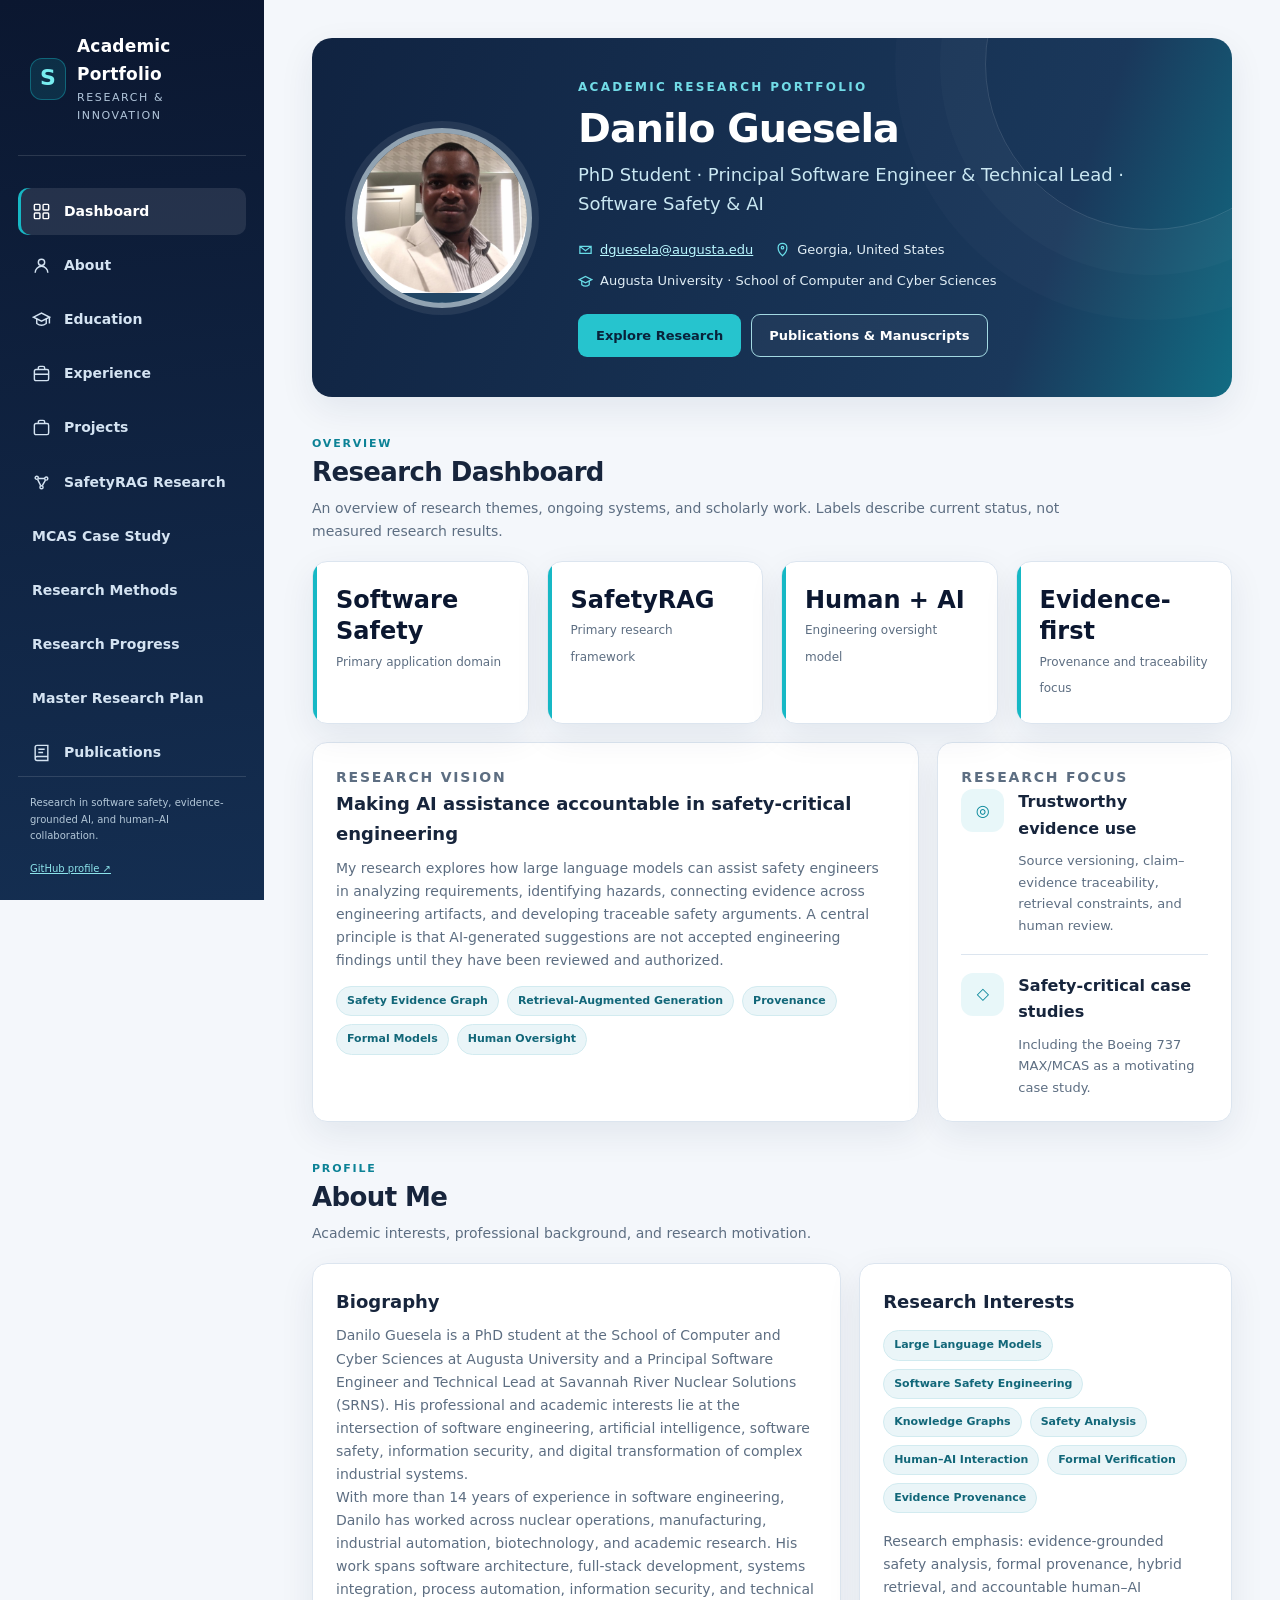
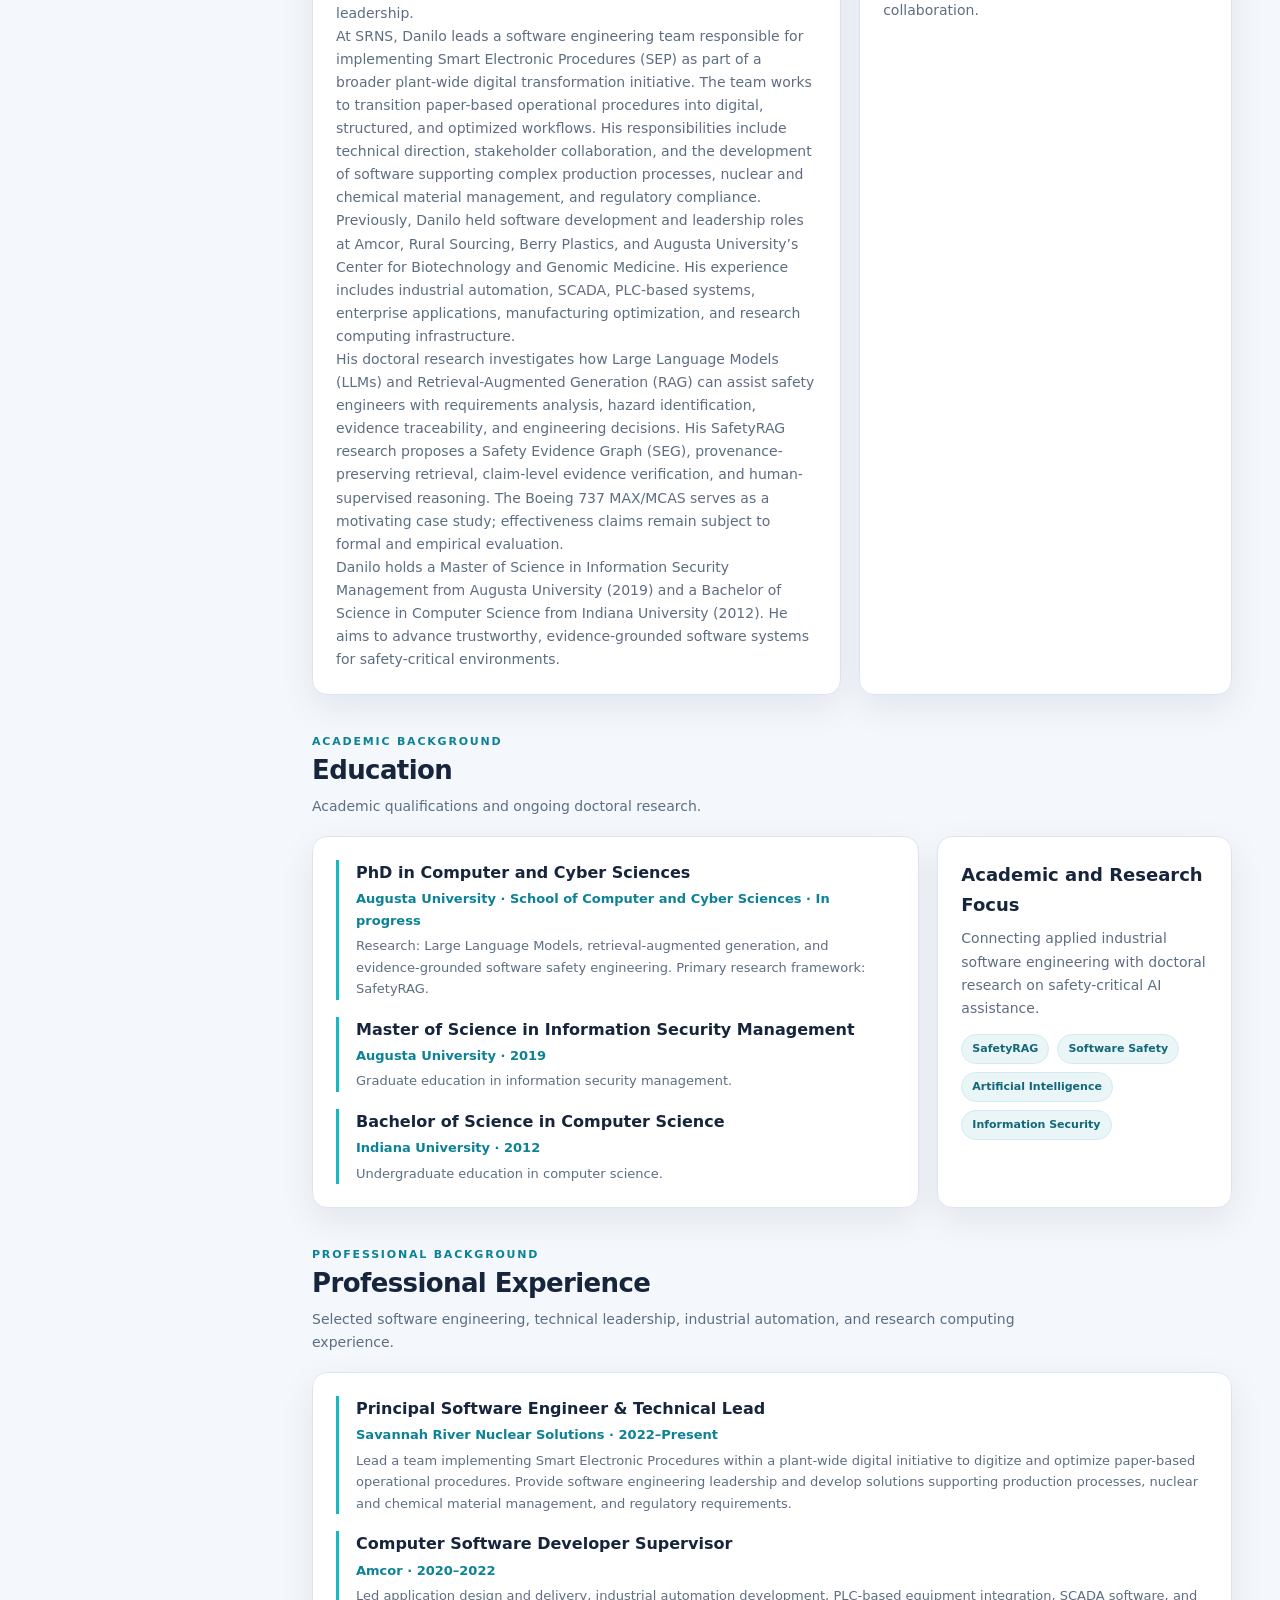
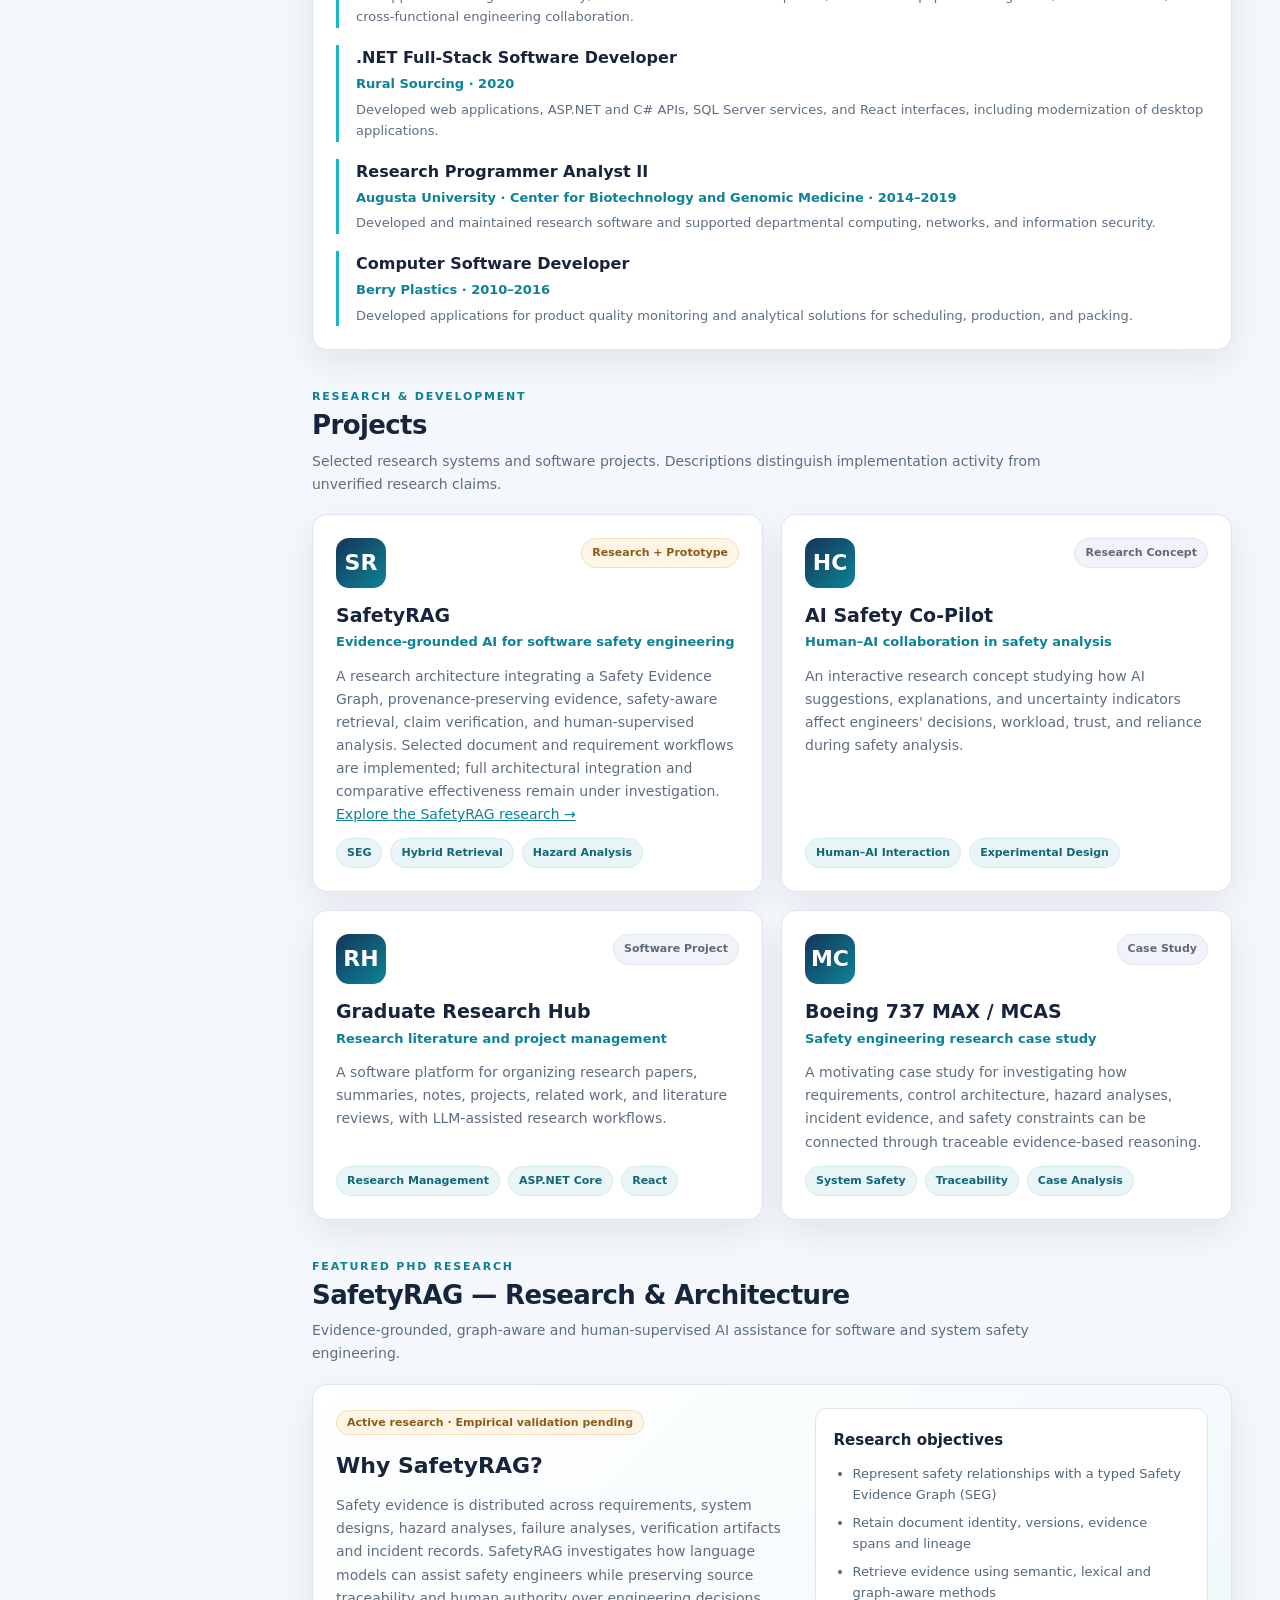
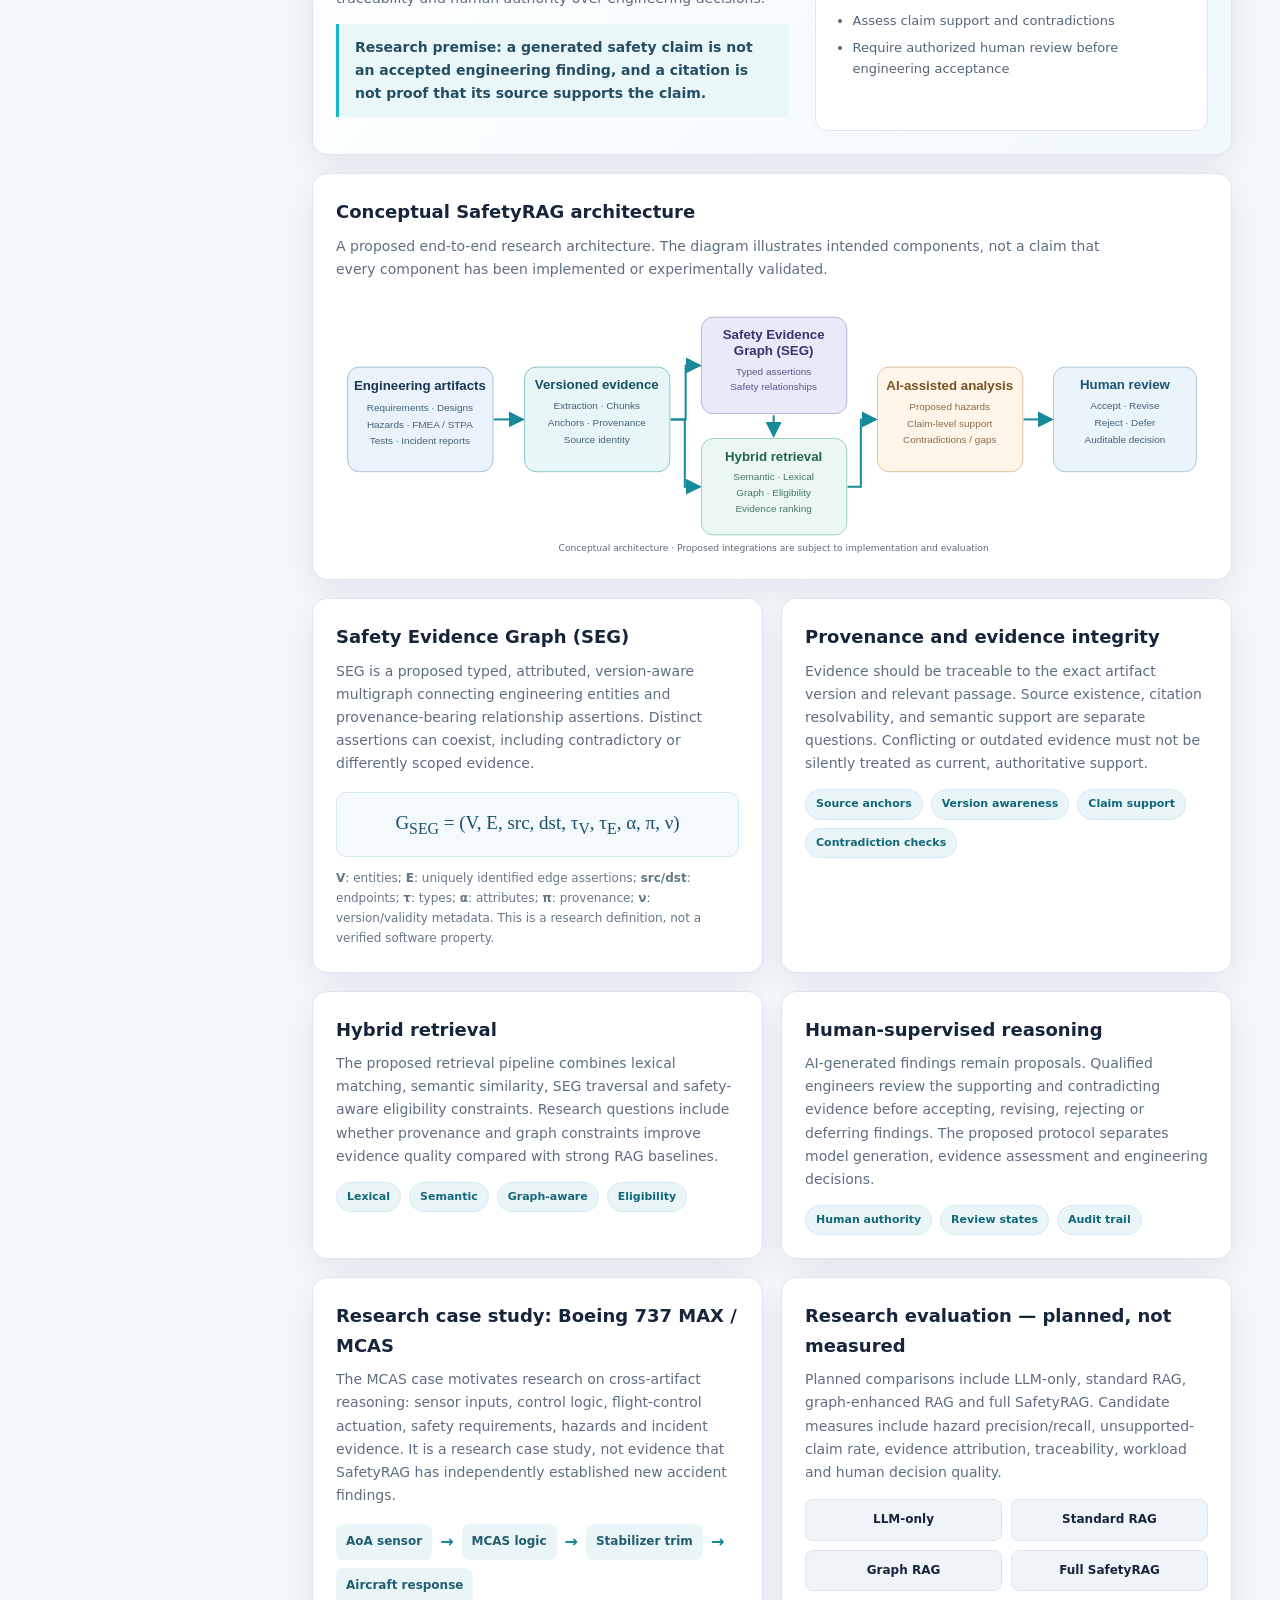
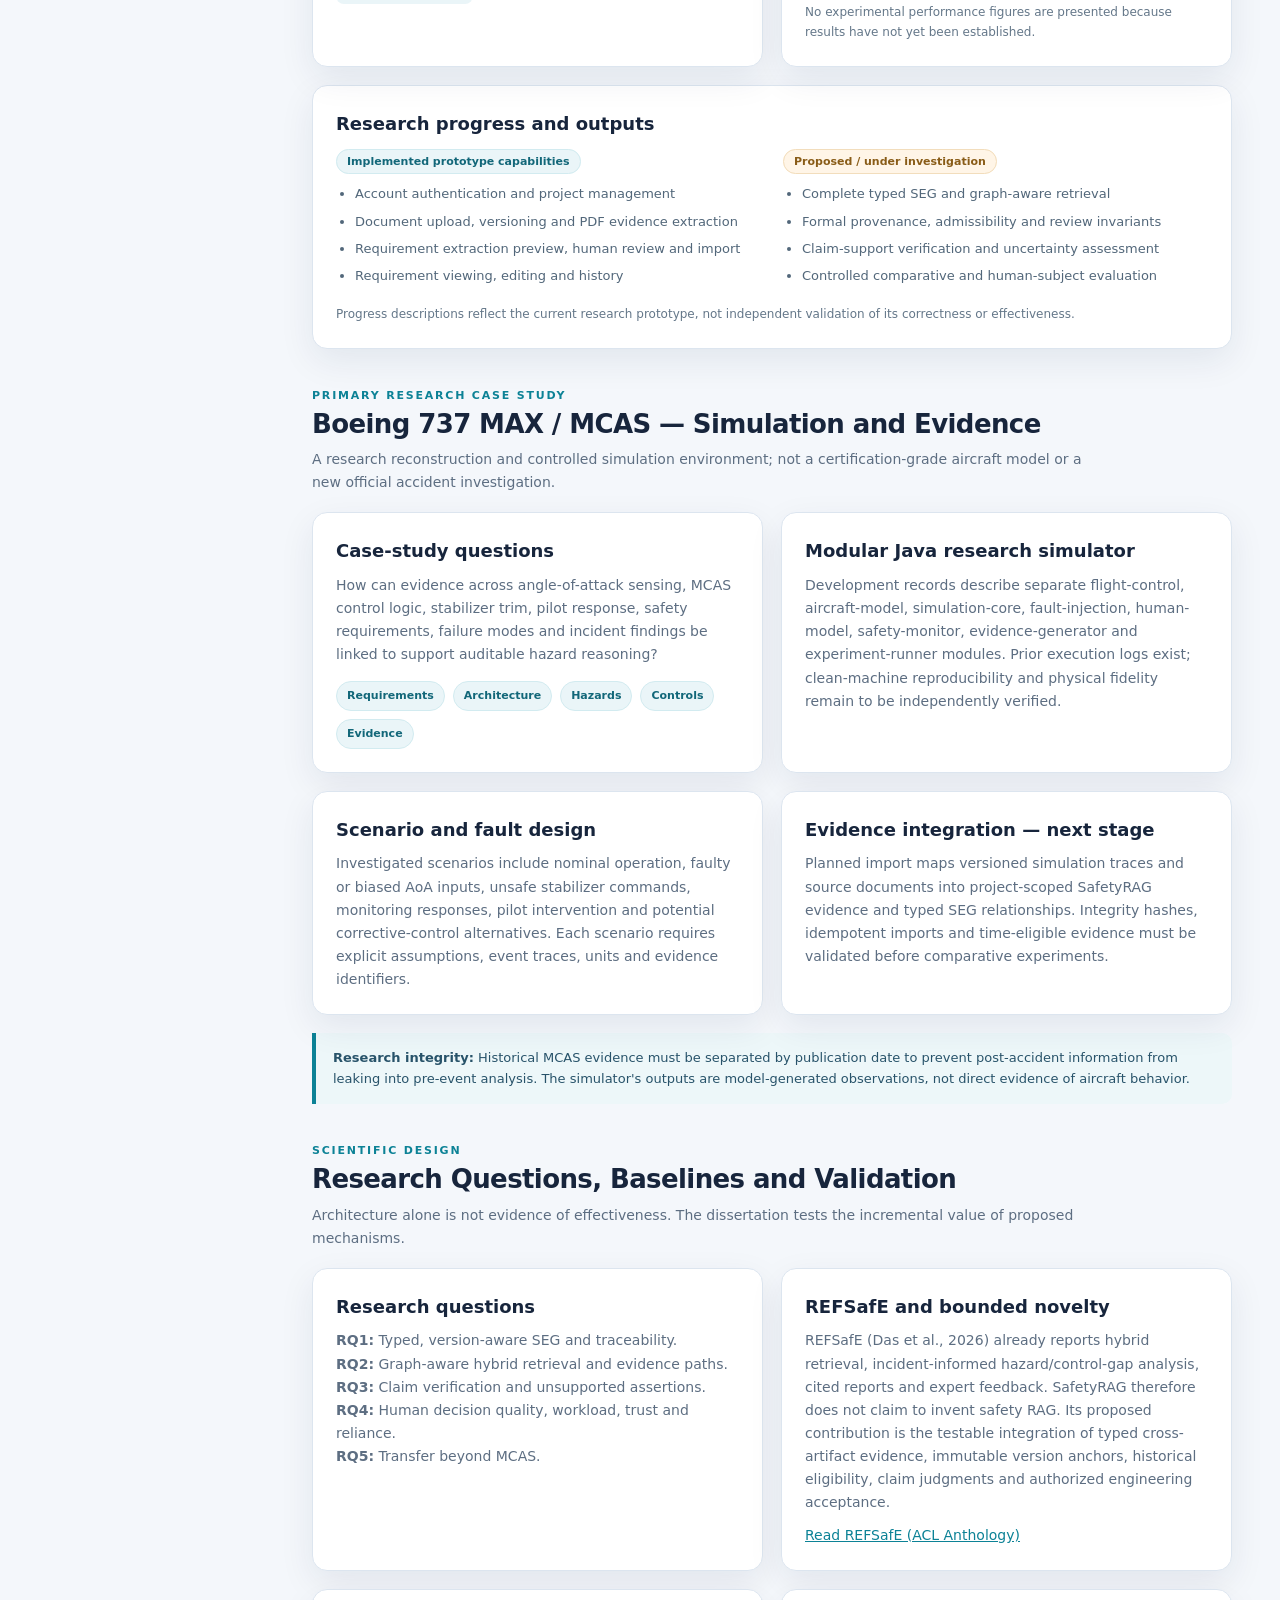
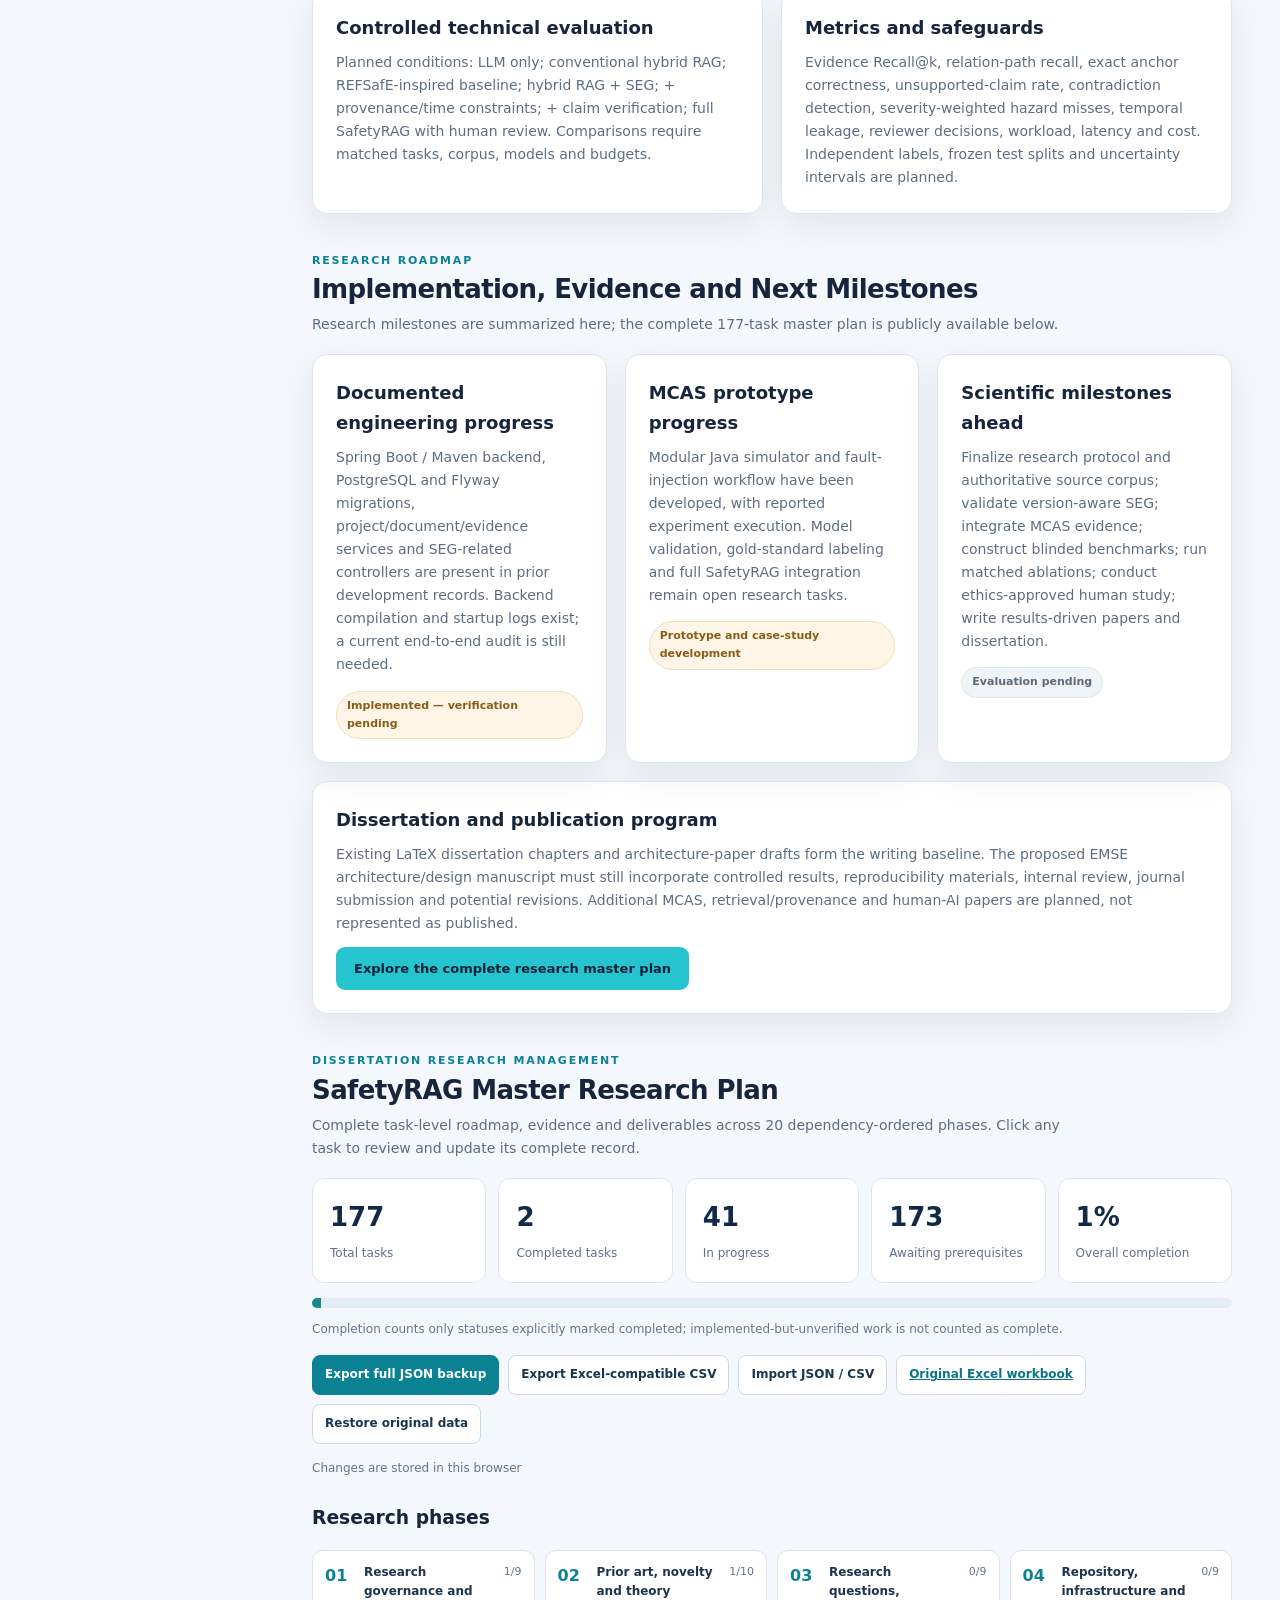
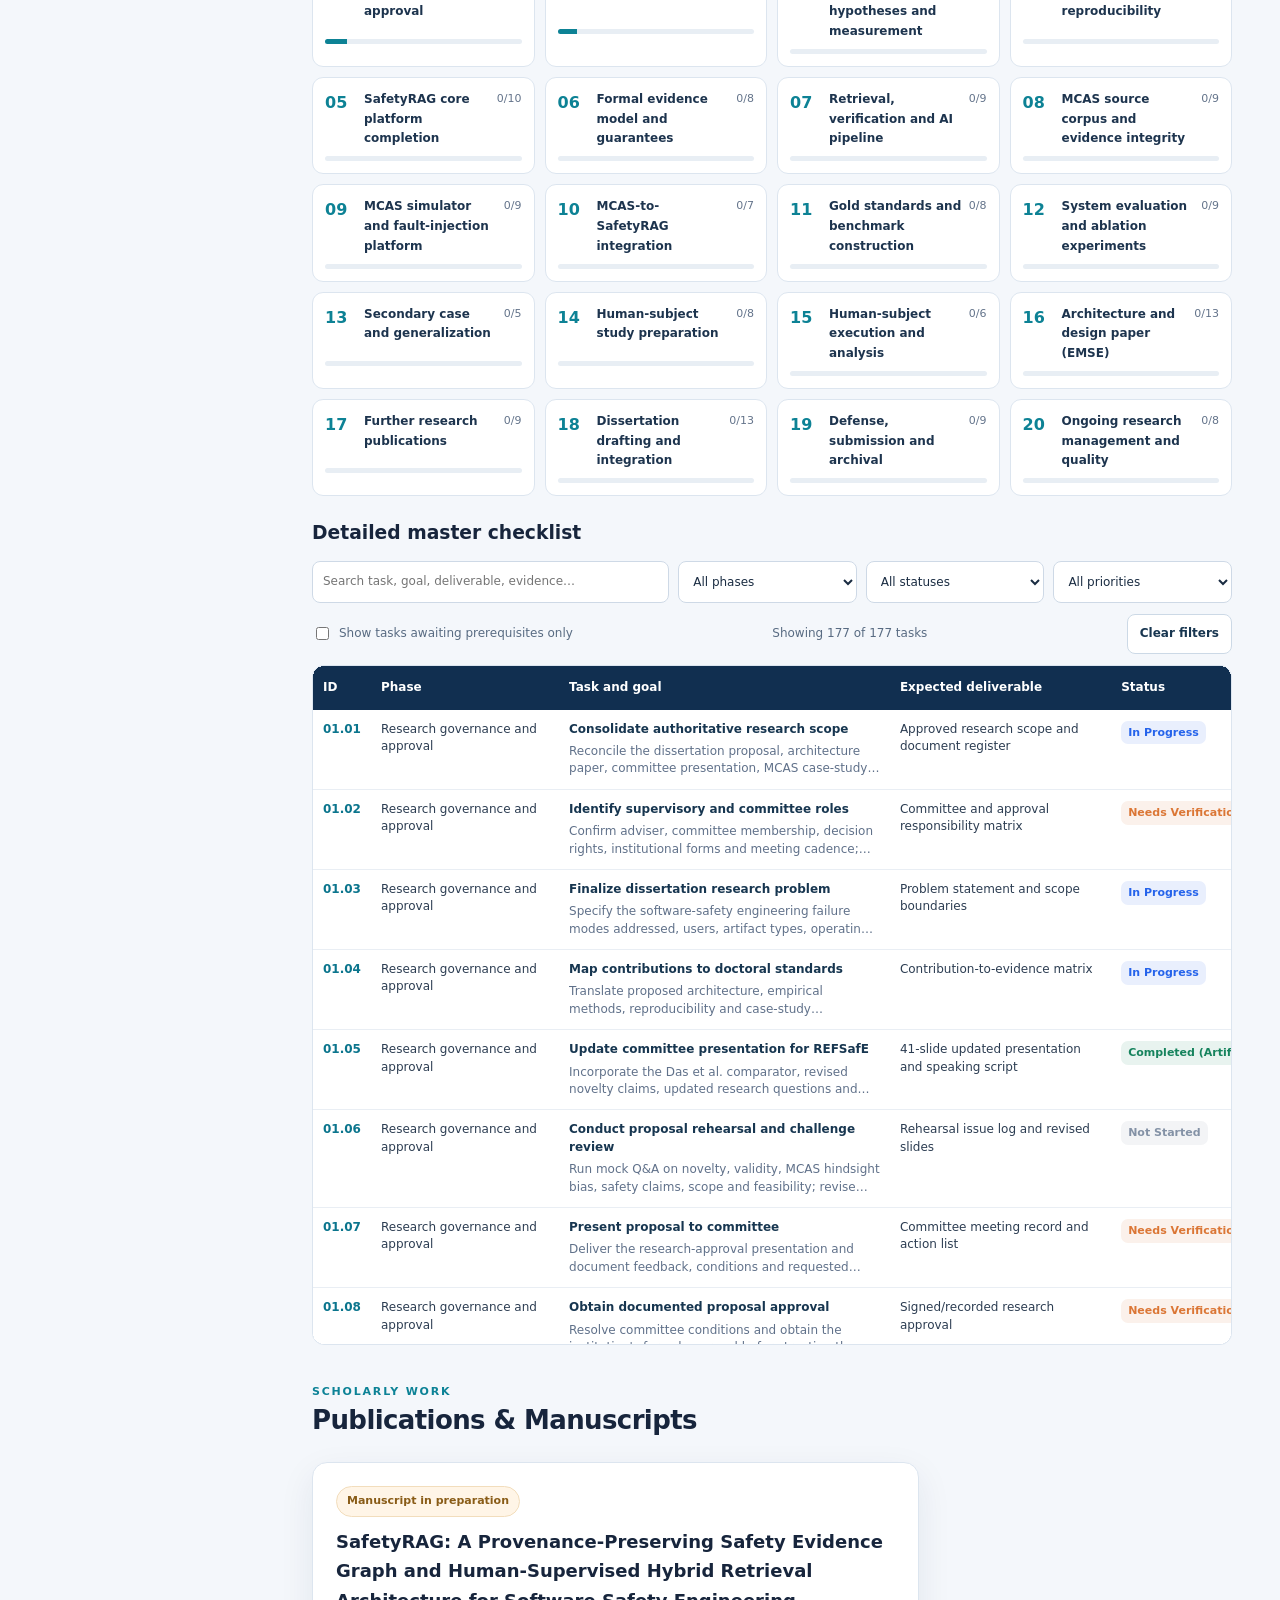
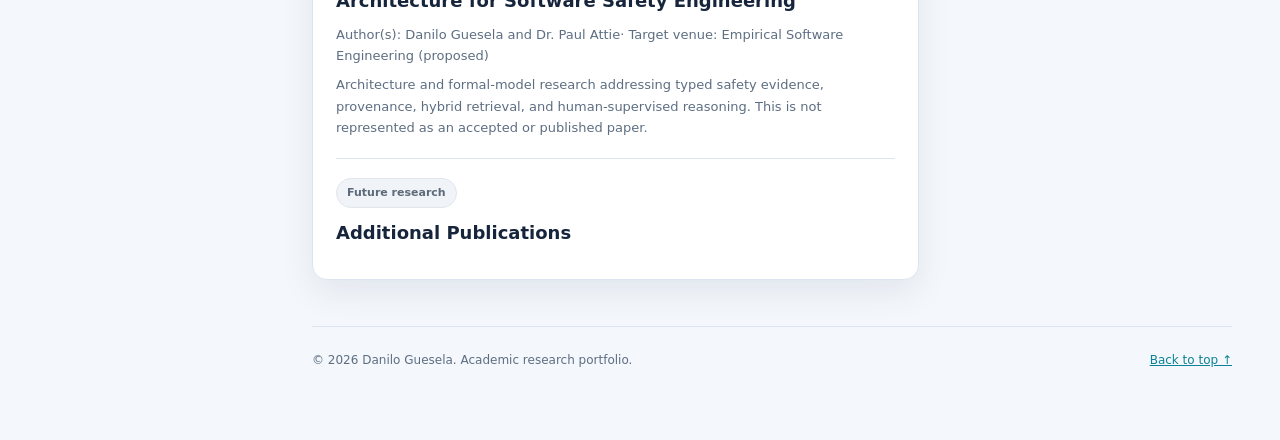
==== commit a31d5338: "Fix sidebar styling and responsive behavior" ====
--- a/index.html
+++ b/index.html
@@ -9,7 +9,7 @@
   <style>
     :root{--navy:#0b1730;--navy2:#132747;--accent:#16b8c5;--accent2:#0c8296;--ink:#17253c;--muted:#5d6e82;--paper:#f4f7fb;--white:#fff;--border:#dce5ef;--shadow:0 12px 35px rgba(18,41,75,.08);--sidebar:264px}
     *{box-sizing:border-box}html{scroll-behavior:smooth}body{margin:0;background:var(--paper);color:var(--ink);font-family:Inter,ui-sans-serif,system-ui,-apple-system,"Segoe UI",sans-serif;line-height:1.65}a{color:var(--accent2)}a:hover{text-decoration:none}button{font:inherit} .skip{position:absolute;left:-9999px;top:10px;background:#fff;padding:8px;z-index:99}.skip:focus{left:10px}
-    .sidebar{position:fixed;inset:0 auto 0 0;width:var(--sidebar);background:linear-gradient(175deg,var(--navy),#142e51);color:#fff;display:flex;flex-direction:column;padding:32px 18px;z-index:20;transition:transform .25s ease}.brand{display:flex;align-items:center;gap:11px;padding:0 12px 30px;border-bottom:1px solid #ffffff20}.brand-symbol{display:grid;place-items:center;width:42px;height:42px;background:#17b6c524;border:1px solid #16b8c566;border-radius:12px;font-weight:800;color:#77edf0;font-size:22px}.brand strong{font-size:17px;letter-spacing:.2px}.brand small{display:block;color:#b2c6db;font-size:11px;letter-spacing:1.6px;text-transform:uppercase}.nav{display:grid;gap:7px;margin-top:32px}.nav a{color:#d4e3f2;text-decoration:none;display:flex;align-items:center;gap:13px;padding:12px 14px;border-radius:10px;font-weight:600;font-size:14px;transition:.2s}.nav a:hover,.nav a.active{background:#ffffff19;color:#fff}.nav a.active{box-shadow:inset 3px 0 0 var(--accent)}.nav svg{width:19px;height:19px;flex-shrink:0}.sidebar-foot{margin-top:auto;padding:18px 12px 0;border-top:1px solid #ffffff20;font-size:12px;color:#b3c7d8}.sidebar-foot a{color:#8ce3ea}.main{margin-left:var(--sidebar);min-width:0}.topbar{display:none}.container{max-width:1320px;padding:38px 48px 70px;margin:0 auto}.hero{background:linear-gradient(110deg,#102341,#1a385b 78%,#126c83);border-radius:20px;box-shadow:var(--shadow);color:white;padding:40px;display:grid;grid-template-columns:190px minmax(0,1fr);gap:36px;align-items:center;position:relative;overflow:hidden}.hero:after{content:"";position:absolute;right:-85px;top:-140px;width:330px;height:330px;border:1px solid #ffffff20;border-radius:50%;box-shadow:0 0 0 45px #ffffff05,0 0 0 90px #ffffff04;pointer-events:none}.avatar{width:180px;height:180px;border-radius:50%;border:5px solid #ffffff80;box-shadow:0 0 0 7px #ffffff14;background:#224665;overflow:hidden;display:grid;place-items:center;position:relative;z-index:1}.avatar img{width:100%;height:100%;object-fit:cover;display:block}.avatar-fallback{display:flex;flex-direction:column;align-items:center;justify-content:center;color:#e6f5ff;gap:7px;text-align:center;font-size:11px;letter-spacing:.3px}.avatar-fallback svg{width:70px;height:70px}.eyebrow{text-transform:uppercase;letter-spacing:2.3px;color:#72dce7;font-size:12px;font-weight:800;margin:0 0 8px}.hero h1{font-size:clamp(29px,3.1vw,47px);line-height:1.13;margin:0 0 9px;letter-spacing:-1px}.role{font-size:18px;color:#c9e7f2;margin:0 0 20px}.hero-details{display:flex;gap:10px 22px;flex-wrap:wrap;font-size:13px;color:#e0edf5;position:relative;z-index:1}.hero-details span{display:inline-flex;align-items:center;gap:7px}.hero-details svg{width:15px;height:15px;color:#69dce7}.hero-details a{color:#b9f7ff}.hero-actions{display:flex;gap:10px;flex-wrap:wrap;margin-top:22px;position:relative;z-index:1}.btn{display:inline-flex;align-items:center;justify-content:center;border-radius:9px;text-decoration:none;padding:10px 17px;font-weight:750;font-size:13px;border:1px solid transparent}.btn.primary{background:#26c4ce;color:#09223a}.btn.secondary{border-color:#a3d9e2;color:#fff;background:#ffffff0a}.btn:hover{filter:brightness(1.07)}.section{scroll-margin-top:26px;margin-top:38px}.section-head{display:flex;align-items:flex-end;justify-content:space-between;gap:16px;margin-bottom:18px}.kicker{font-size:11px;letter-spacing:1.8px;text-transform:uppercase;font-weight:800;color:var(--accent2);margin:0 0 3px}.section h2{font-size:26px;line-height:1.25;margin:0;letter-spacing:-.6px}.section-intro{color:var(--muted);font-size:14px;margin:8px 0 0;max-width:780px}.grid{display:grid;grid-template-columns:repeat(12,minmax(0,1fr));gap:18px}.card{background:#fff;border:1px solid var(--border);border-radius:15px;box-shadow:var(--shadow);padding:23px;min-width:0}.card h3{margin:0 0 8px;font-size:18px}.card p{margin:0;color:var(--muted);font-size:14px}.stat{grid-column:span 3;position:relative;overflow:hidden}.stat:before{content:"";position:absolute;left:0;top:0;bottom:0;width:4px;background:var(--accent)}.stat strong{display:block;font-size:24px;color:var(--navy);line-height:1.3}.stat span{color:var(--muted);font-size:12px}.span-8{grid-column:span 8}.span-7{grid-column:span 7}.span-6{grid-column:span 6}.span-5{grid-column:span 5}.span-4{grid-column:span 4}.span-12{grid-column:span 12}.tag-row{display:flex;flex-wrap:wrap;gap:8px;margin-top:14px}.tag{background:#eaf5f8;border:1px solid #d2ebf0;color:#126779;padding:5px 10px;border-radius:999px;font-size:11px;font-weight:750}.tag.grey{background:#f0f3f7;border-color:#e0e6ed;color:#5c6a79}.tag.amber{background:#fff5e7;border-color:#f2ddbc;color:#895c17}.feature{display:flex;gap:14px;align-items:flex-start}.feature-icon{width:43px;height:43px;border-radius:12px;flex-shrink:0;display:grid;place-items:center;background:#e8f7f9;color:#07879a}.feature-icon svg{width:22px;height:22px}.feature h3{font-size:16px}.feature p{font-size:13px}.timeline{display:grid;gap:17px}.timeline-item{border-left:3px solid var(--accent);padding-left:17px}.timeline-item h3{margin:0 0 2px;font-size:16px}.timeline-item .sub{color:var(--accent2);font-weight:700;font-size:13px;margin-bottom:4px}.timeline-item p{font-size:13px}.project-card{display:flex;flex-direction:column;gap:12px}.project-top{display:flex;justify-content:space-between;gap:12px;align-items:flex-start}.project-symbol{width:50px;height:50px;border-radius:13px;background:linear-gradient(135deg,#15345a,#0d8497);color:white;display:grid;place-items:center;font-weight:800;font-size:22px}.project-card h3{margin:0;font-size:19px}.project-card .subtitle{font-size:13px;color:var(--accent2);font-weight:700}.project-card p{flex:1}.project-card .tag-row{margin-top:0}.pub{padding:19px 0;border-bottom:1px solid var(--border)}.pub:first-child{padding-top:0}.pub:last-child{border:0;padding-bottom:0}.pub-title{font-size:16px;font-weight:750;margin:0 0 5px}.pub-meta{font-size:13px;color:var(--muted);margin-bottom:8px}.pub p{font-size:13px}.notice{border-left:4px solid var(--accent2);padding:14px 17px;background:#edf7f9;border-radius:0 10px 10px 0;color:#28536a;font-size:13px}.footer{border-top:1px solid var(--border);margin-top:46px;padding-top:24px;display:flex;justify-content:space-between;gap:12px;color:var(--muted);font-size:12px}.menu-toggle{border:0;border-radius:9px;background:#193655;color:#fff;padding:9px;cursor:pointer;display:grid;place-items:center}.menu-toggle svg{width:22px;height:22px}.overlay{display:none}.sr-only{position:absolute;width:1px;height:1px;padding:0;margin:-1px;overflow:hidden;clip:rect(0,0,0,0);white-space:nowrap;border:0}
+    .sidebar{position:fixed;inset:0 auto 0 0;width:var(--sidebar);background:linear-gradient(175deg,var(--navy),#142e51);color:#fff;display:flex;flex-direction:column;padding:32px 18px;z-index:20;transition:transform .25s ease}.brand{display:flex;align-items:center;gap:11px;padding:0 12px 30px;border-bottom:1px solid #ffffff20}.brand-symbol{display:grid;place-items:center;width:42px;height:42px;background:#17b6c524;border:1px solid #16b8c566;border-radius:12px;font-weight:800;color:#77edf0;font-size:22px}.brand strong{font-size:17px;letter-spacing:.2px}.brand small{display:block;color:#b2c6db;font-size:11px;letter-spacing:1.6px;text-transform:uppercase}.nav{display:grid;gap:7px;margin-top:32px}.nav a{color:#d4e3f2;text-decoration:none;display:flex;align-items:center;gap:13px;padding:12px 14px;border-radius:10px;font-weight:600;font-size:14px;transition:.2s}.nav a:hover,.nav a.active{background:#ffffff19;color:#fff}.nav a.active{box-shadow:inset 3px 0 0 var(--accent)}.nav svg{width:19px;height:19px;flex-shrink:0}.sidebar-foot{margin-top:auto;padding:18px 12px 0;border-top:1px solid #ffffff20;font-size:10px;color:#b3c7d8}.sidebar-foot a{color:#8ce3ea}.main{margin-left:var(--sidebar);min-width:0}.topbar{display:none}.container{max-width:1320px;padding:38px 48px 70px;margin:0 auto}.hero{background:linear-gradient(110deg,#102341,#1a385b 78%,#126c83);border-radius:20px;box-shadow:var(--shadow);color:white;padding:40px;display:grid;grid-template-columns:190px minmax(0,1fr);gap:36px;align-items:center;position:relative;overflow:hidden}.hero:after{content:"";position:absolute;right:-85px;top:-140px;width:330px;height:330px;border:1px solid #ffffff20;border-radius:50%;box-shadow:0 0 0 45px #ffffff05,0 0 0 90px #ffffff04;pointer-events:none}.avatar{width:180px;height:180px;border-radius:50%;border:5px solid #ffffff80;box-shadow:0 0 0 7px #ffffff14;background:#224665;overflow:hidden;display:grid;place-items:center;position:relative;z-index:1}.avatar img{width:100%;height:100%;object-fit:cover;display:block}.avatar-fallback{display:flex;flex-direction:column;align-items:center;justify-content:center;color:#e6f5ff;gap:7px;text-align:center;font-size:11px;letter-spacing:.3px}.avatar-fallback svg{width:70px;height:70px}.eyebrow{text-transform:uppercase;letter-spacing:2.3px;color:#72dce7;font-size:12px;font-weight:800;margin:0 0 8px}.hero h1{font-size:clamp(29px,3.1vw,47px);line-height:1.13;margin:0 0 9px;letter-spacing:-1px}.role{font-size:18px;color:#c9e7f2;margin:0 0 20px}.hero-details{display:flex;gap:10px 22px;flex-wrap:wrap;font-size:13px;color:#e0edf5;position:relative;z-index:1}.hero-details span{display:inline-flex;align-items:center;gap:7px}.hero-details svg{width:15px;height:15px;color:#69dce7}.hero-details a{color:#b9f7ff}.hero-actions{display:flex;gap:10px;flex-wrap:wrap;margin-top:22px;position:relative;z-index:1}.btn{display:inline-flex;align-items:center;justify-content:center;border-radius:9px;text-decoration:none;padding:10px 17px;font-weight:750;font-size:13px;border:1px solid transparent}.btn.primary{background:#26c4ce;color:#09223a}.btn.secondary{border-color:#a3d9e2;color:#fff;background:#ffffff0a}.btn:hover{filter:brightness(1.07)}.section{scroll-margin-top:26px;margin-top:38px}.section-head{display:flex;align-items:flex-end;justify-content:space-between;gap:16px;margin-bottom:18px}.kicker{font-size:11px;letter-spacing:1.8px;text-transform:uppercase;font-weight:800;color:var(--accent2);margin:0 0 3px}.section h2{font-size:26px;line-height:1.25;margin:0;letter-spacing:-.6px}.section-intro{color:var(--muted);font-size:14px;margin:8px 0 0;max-width:780px}.grid{display:grid;grid-template-columns:repeat(12,minmax(0,1fr));gap:18px}.card{background:#fff;border:1px solid var(--border);border-radius:15px;box-shadow:var(--shadow);padding:23px;min-width:0}.card h3{margin:0 0 8px;font-size:18px}.card p{margin:0;color:var(--muted);font-size:14px}.stat{grid-column:span 3;position:relative;overflow:hidden}.stat:before{content:"";position:absolute;left:0;top:0;bottom:0;width:4px;background:var(--accent)}.stat strong{display:block;font-size:24px;color:var(--navy);line-height:1.3}.stat span{color:var(--muted);font-size:12px}.span-8{grid-column:span 8}.span-7{grid-column:span 7}.span-6{grid-column:span 6}.span-5{grid-column:span 5}.span-4{grid-column:span 4}.span-12{grid-column:span 12}.tag-row{display:flex;flex-wrap:wrap;gap:8px;margin-top:14px}.tag{background:#eaf5f8;border:1px solid #d2ebf0;color:#126779;padding:5px 10px;border-radius:999px;font-size:11px;font-weight:750}.tag.grey{background:#f0f3f7;border-color:#e0e6ed;color:#5c6a79}.tag.amber{background:#fff5e7;border-color:#f2ddbc;color:#895c17}.feature{display:flex;gap:14px;align-items:flex-start}.feature-icon{width:43px;height:43px;border-radius:12px;flex-shrink:0;display:grid;place-items:center;background:#e8f7f9;color:#07879a}.feature-icon svg{width:22px;height:22px}.feature h3{font-size:16px}.feature p{font-size:13px}.timeline{display:grid;gap:17px}.timeline-item{border-left:3px solid var(--accent);padding-left:17px}.timeline-item h3{margin:0 0 2px;font-size:16px}.timeline-item .sub{color:var(--accent2);font-weight:700;font-size:13px;margin-bottom:4px}.timeline-item p{font-size:13px}.project-card{display:flex;flex-direction:column;gap:12px}.project-top{display:flex;justify-content:space-between;gap:12px;align-items:flex-start}.project-symbol{width:50px;height:50px;border-radius:13px;background:linear-gradient(135deg,#15345a,#0d8497);color:white;display:grid;place-items:center;font-weight:800;font-size:22px}.project-card h3{margin:0;font-size:19px}.project-card .subtitle{font-size:13px;color:var(--accent2);font-weight:700}.project-card p{flex:1}.project-card .tag-row{margin-top:0}.pub{padding:19px 0;border-bottom:1px solid var(--border)}.pub:first-child{padding-top:0}.pub:last-child{border:0;padding-bottom:0}.pub-title{font-size:16px;font-weight:750;margin:0 0 5px}.pub-meta{font-size:13px;color:var(--muted);margin-bottom:8px}.pub p{font-size:13px}.notice{border-left:4px solid var(--accent2);padding:14px 17px;background:#edf7f9;border-radius:0 10px 10px 0;color:#28536a;font-size:13px}.footer{border-top:1px solid var(--border);margin-top:46px;padding-top:24px;display:flex;justify-content:space-between;gap:12px;color:var(--muted);font-size:12px}.menu-toggle{border:0;border-radius:9px;background:#193655;color:#fff;padding:9px;cursor:pointer;display:grid;place-items:center}.menu-toggle svg{width:22px;height:22px}.overlay{display:none}.sr-only{position:absolute;width:1px;height:1px;padding:0;margin:-1px;overflow:hidden;clip:rect(0,0,0,0);white-space:nowrap;border:0}
     @media(max-width:1100px){.container{padding:28px}.hero{grid-template-columns:150px 1fr;padding:30px;gap:25px}.avatar{width:145px;height:145px}.stat{grid-column:span 6}.span-8,.span-7,.span-5,.span-4{grid-column:span 6}}
     @media(max-width:760px){.sidebar{transform:translateX(-100%);width:278px}.sidebar.open{transform:translateX(0)}.overlay.show{display:block;position:fixed;inset:0;background:#0b173099;z-index:15}.main{margin-left:0}.topbar{display:flex;align-items:center;justify-content:space-between;background:var(--navy);color:#fff;padding:13px 20px;position:sticky;top:0;z-index:10}.topbar strong{font-size:15px}.container{padding:18px 16px 44px}.hero{grid-template-columns:1fr;text-align:center;justify-items:center;padding:28px 20px}.hero-details,.hero-actions{justify-content:center}.hero h1{font-size:32px}.role{font-size:15px}.section{scroll-margin-top:76px}.span-8,.span-7,.span-6,.span-5,.span-4,.stat{grid-column:span 12}.footer{flex-direction:column}}
     @media(prefers-reduced-motion:reduce){html{scroll-behavior:auto}*,*:before,*:after{transition:none!important}}
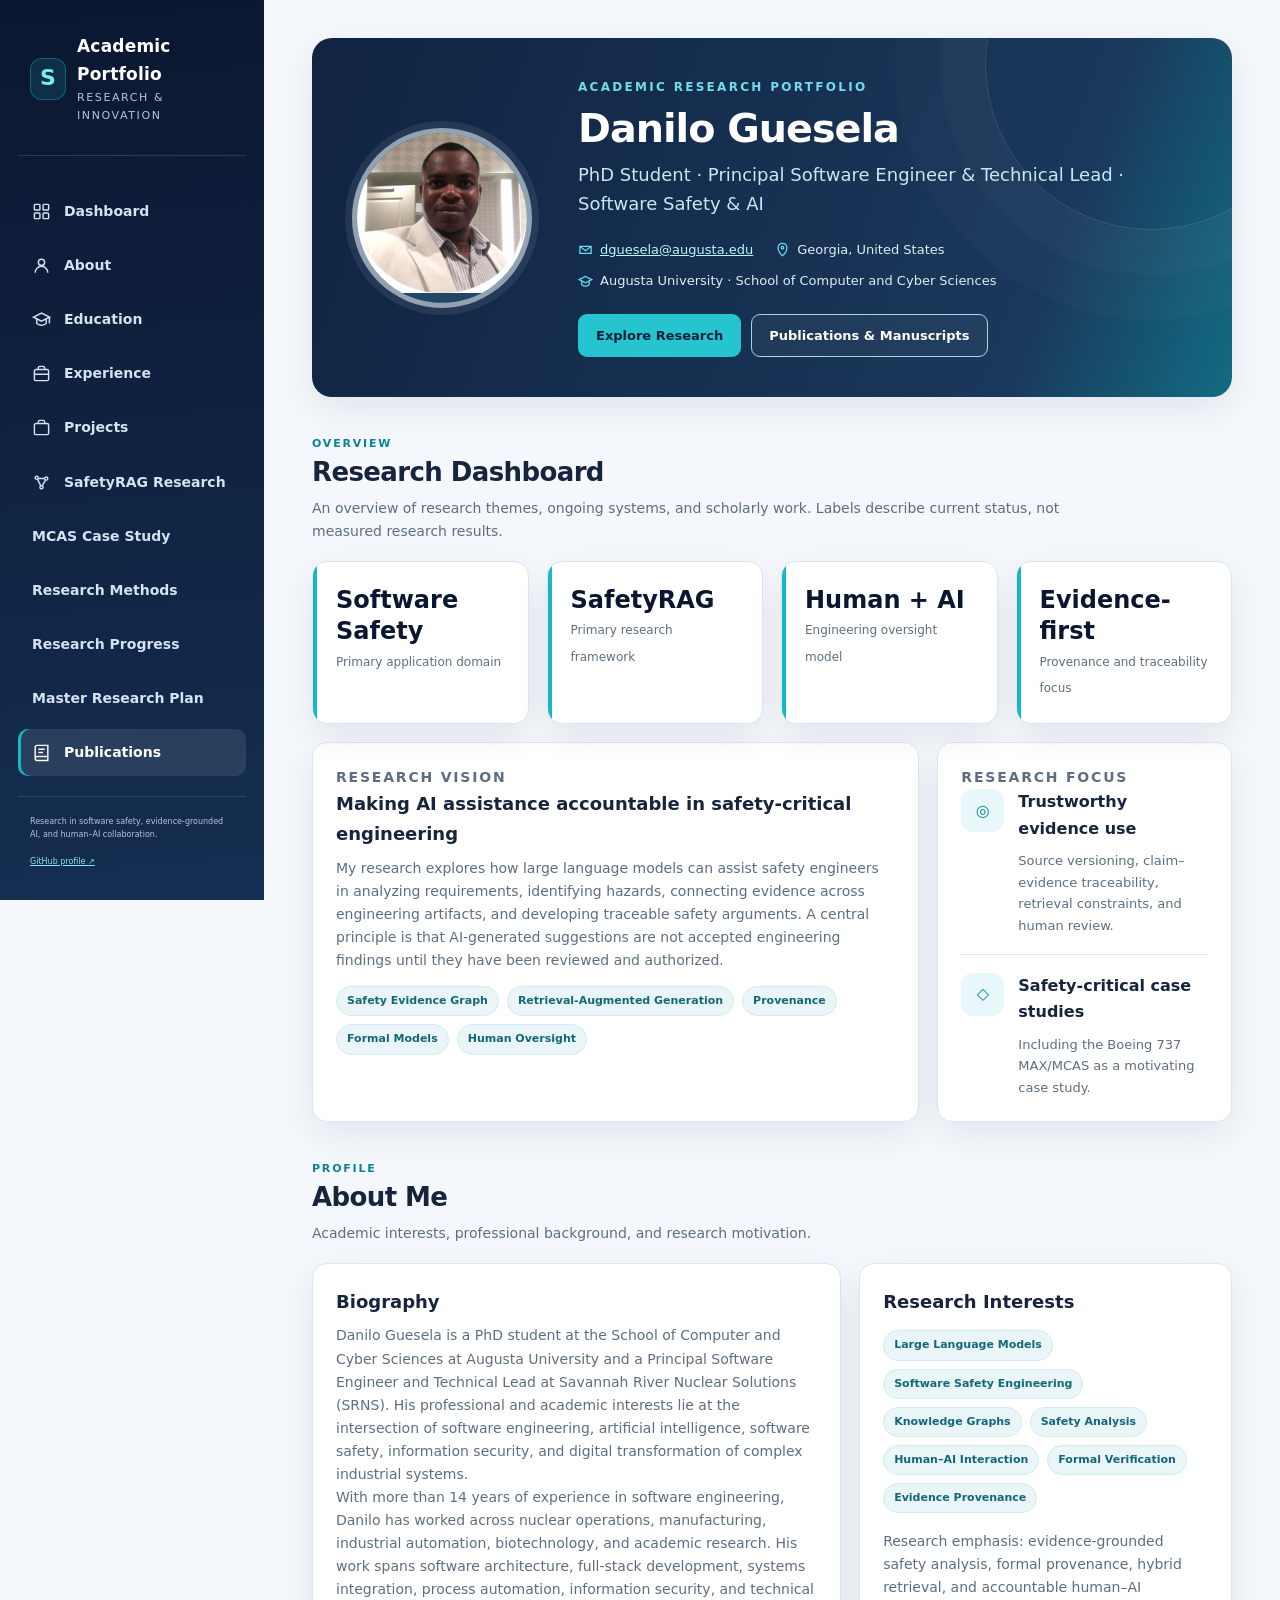
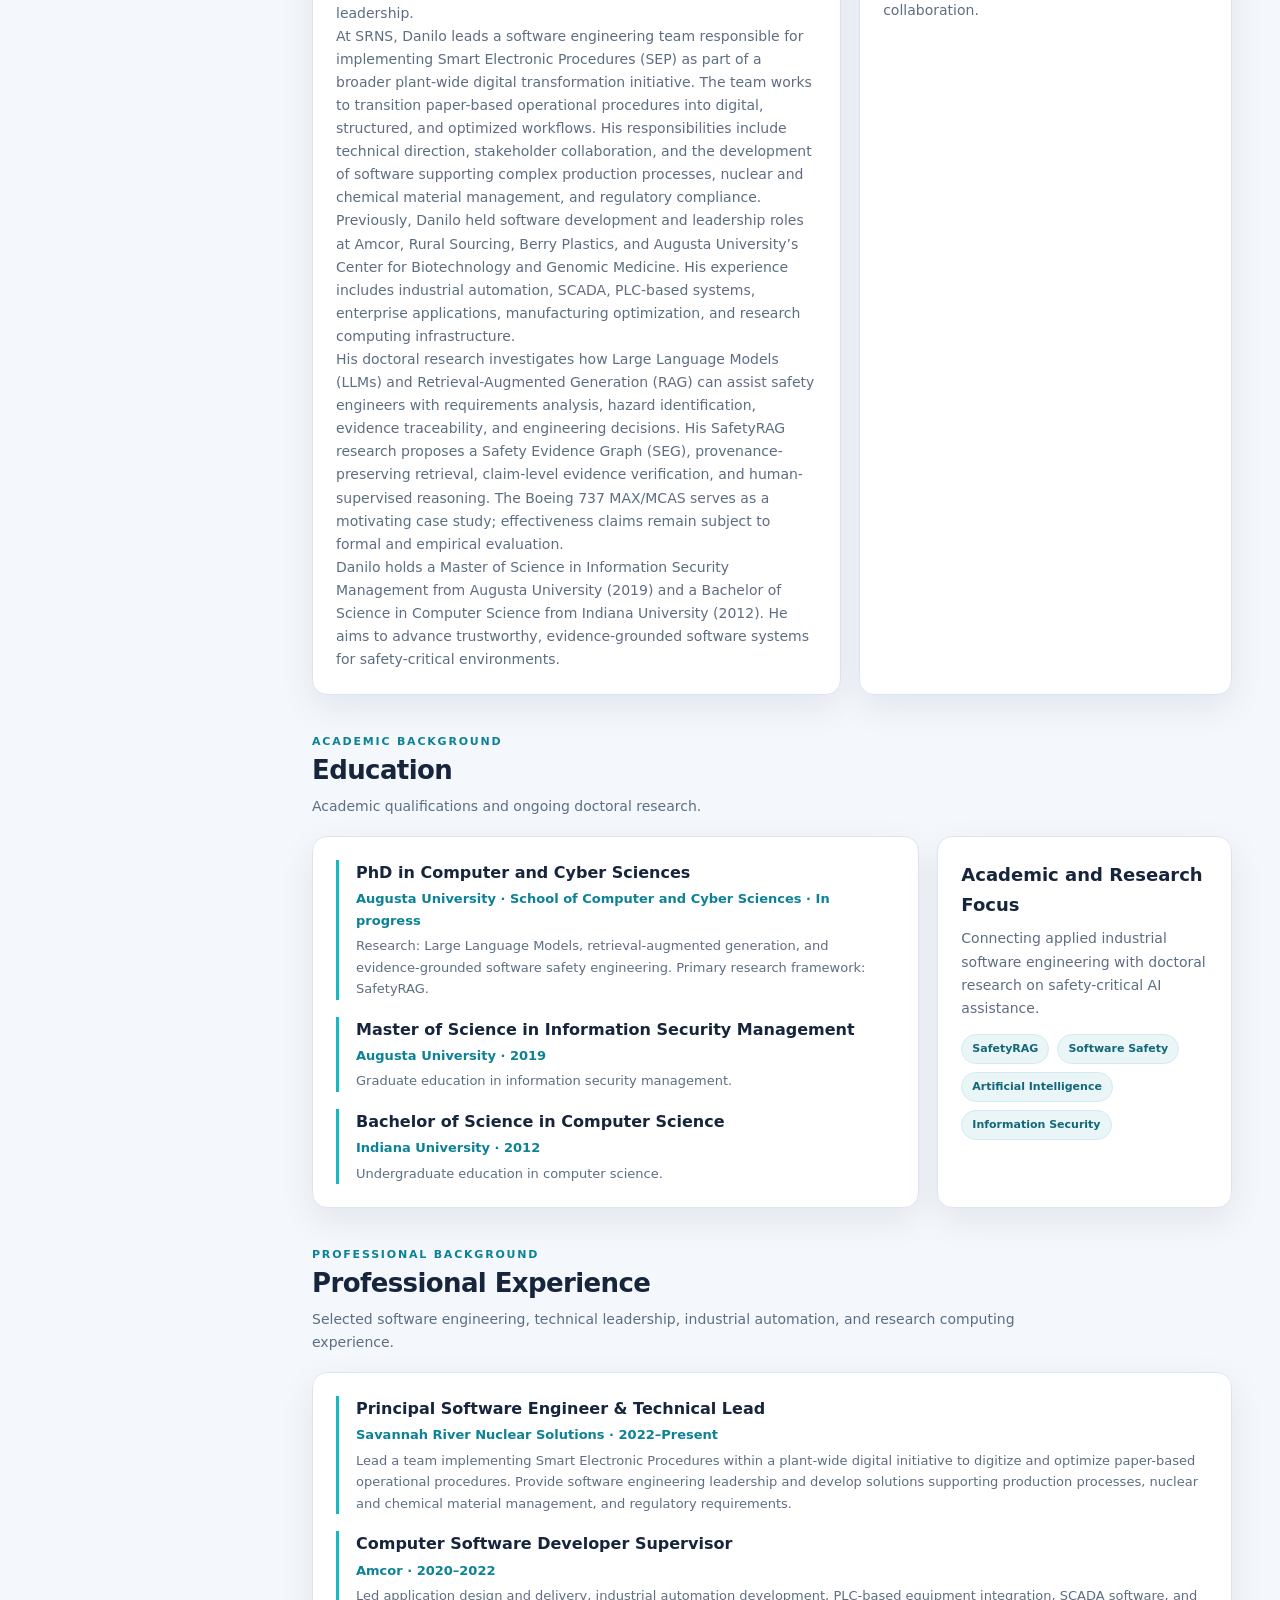
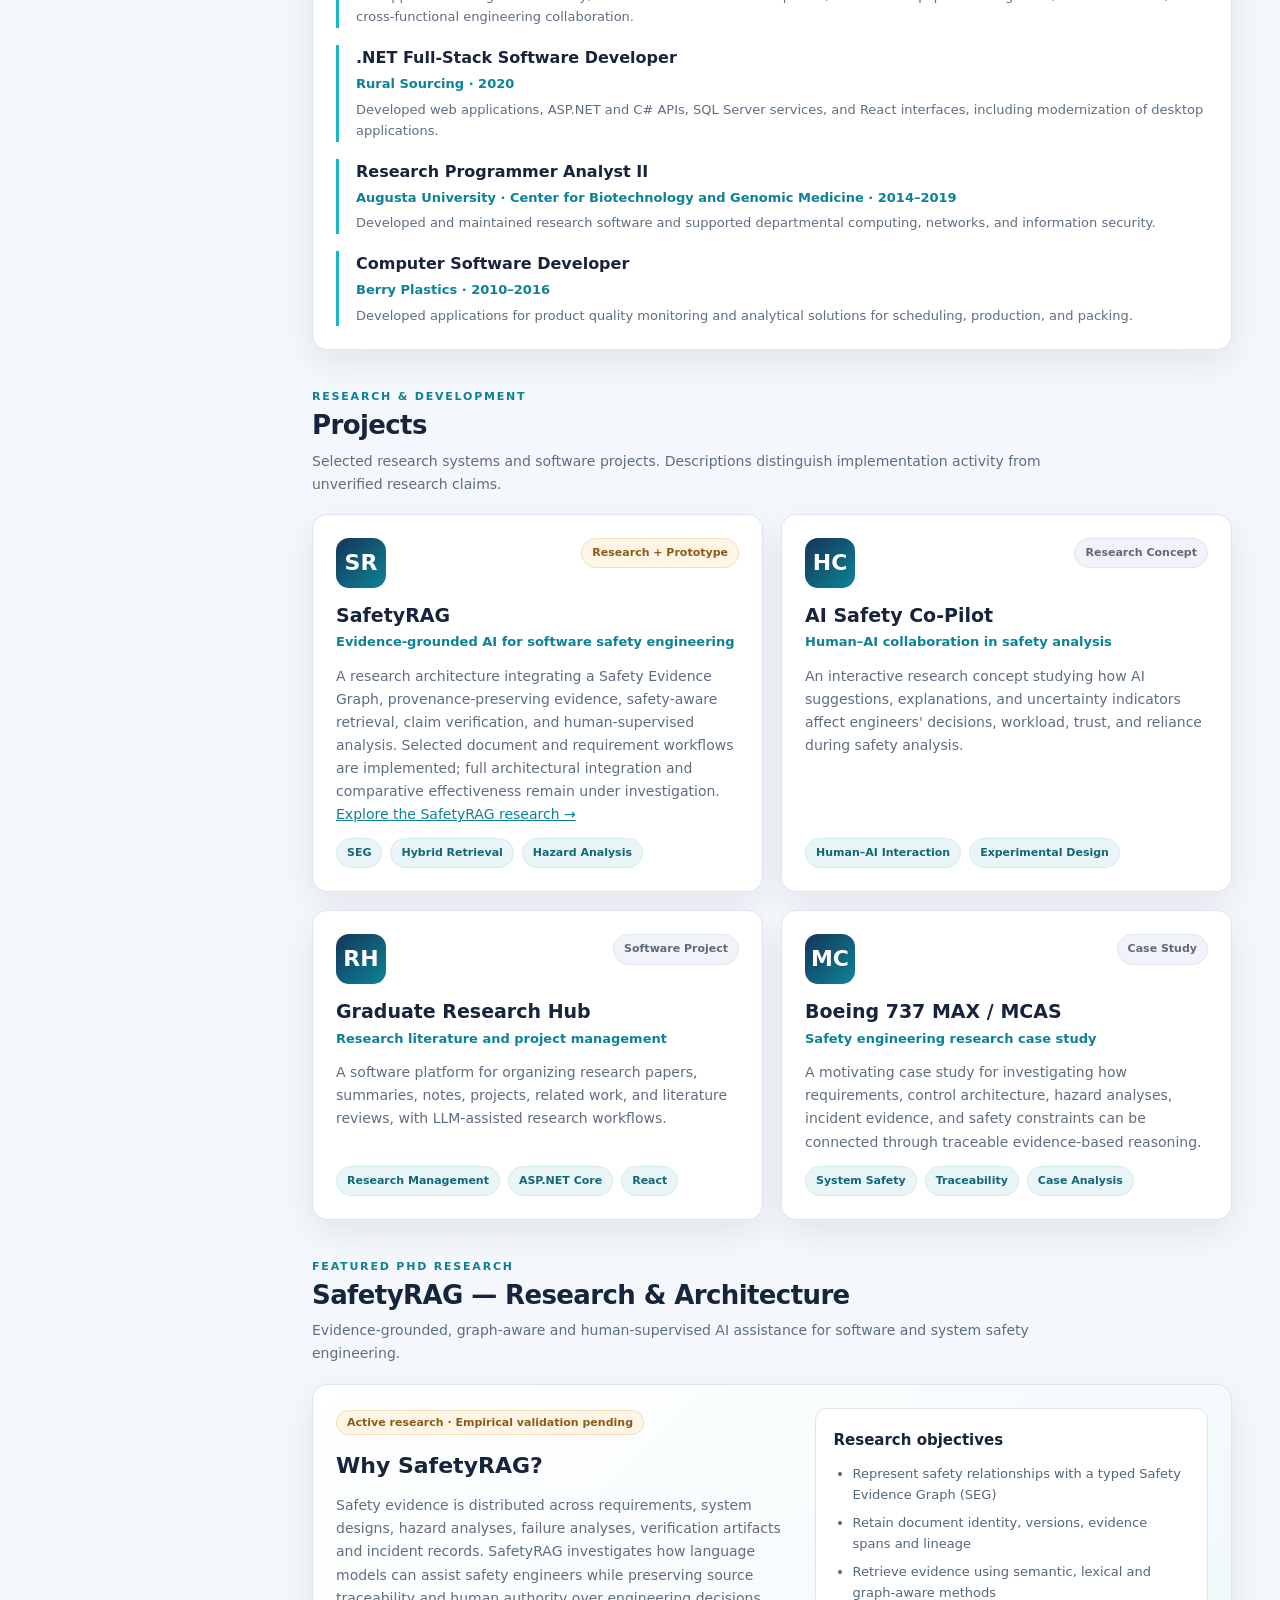
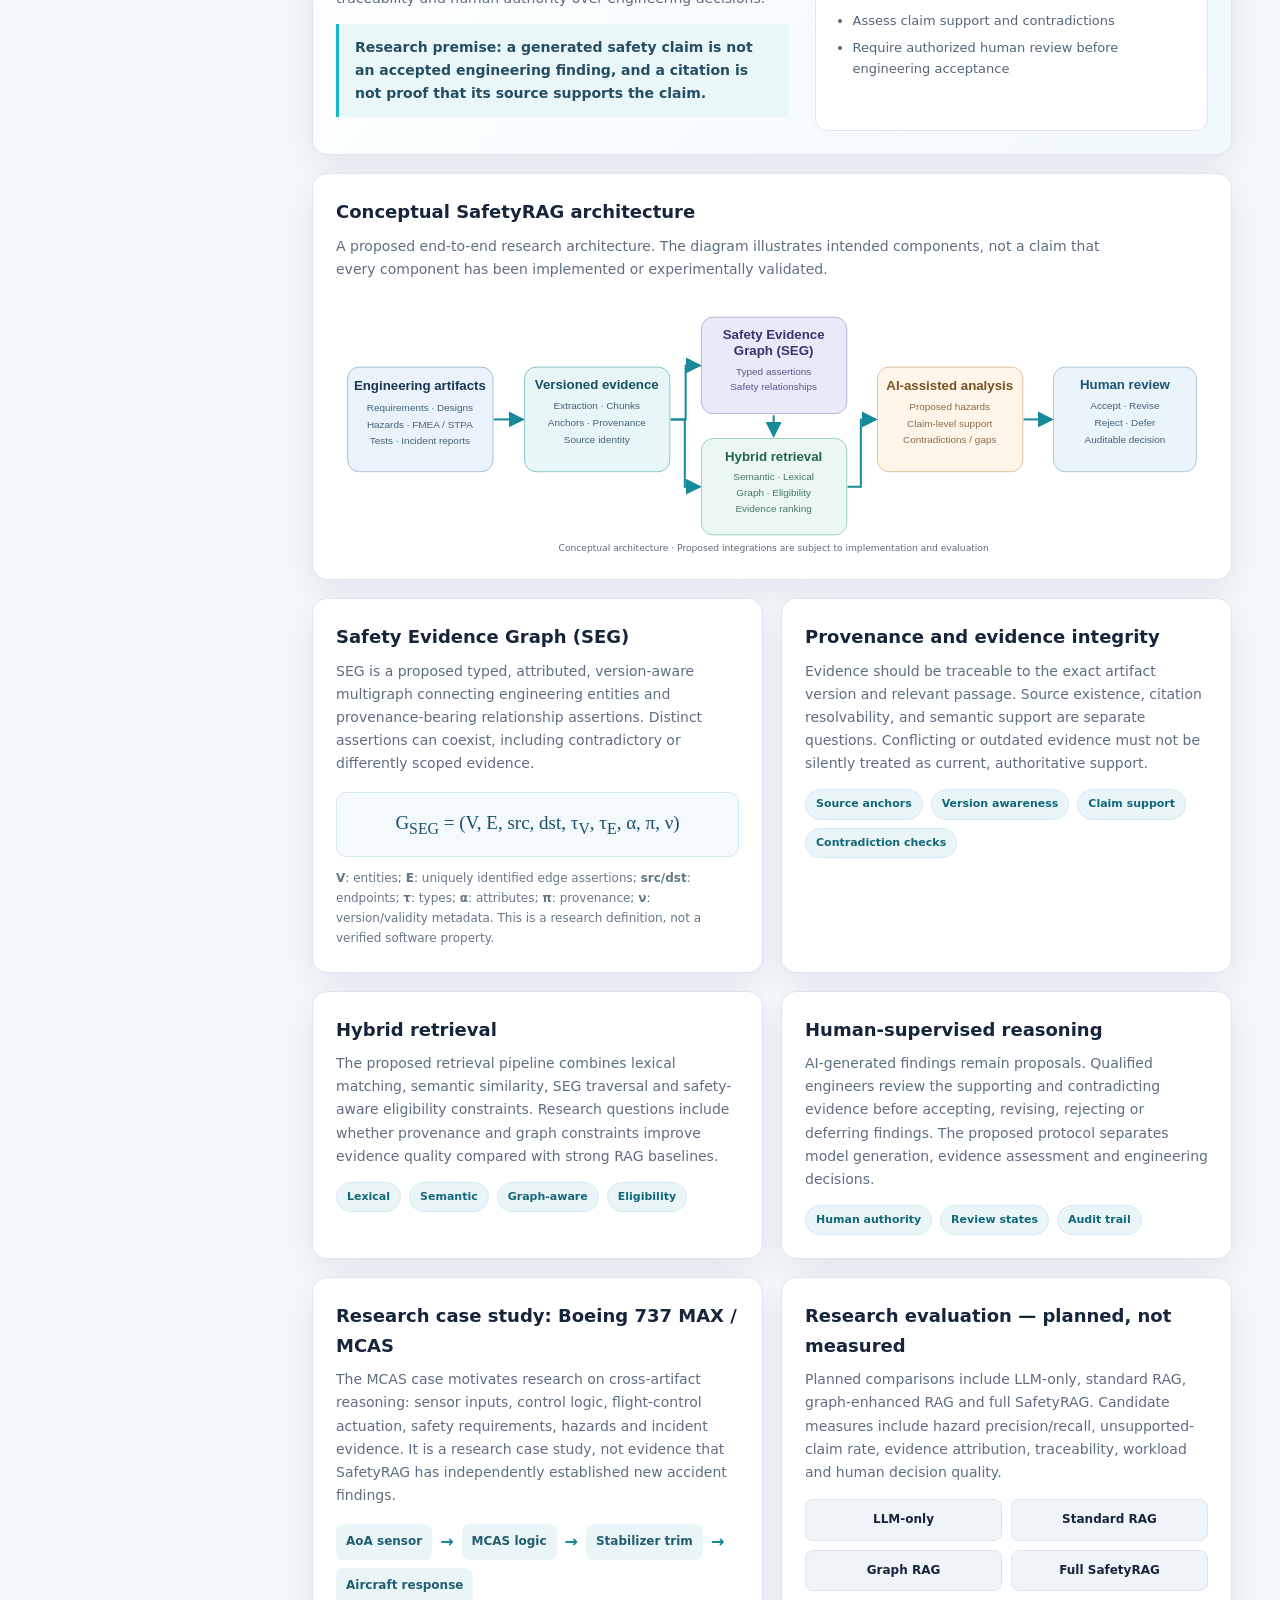
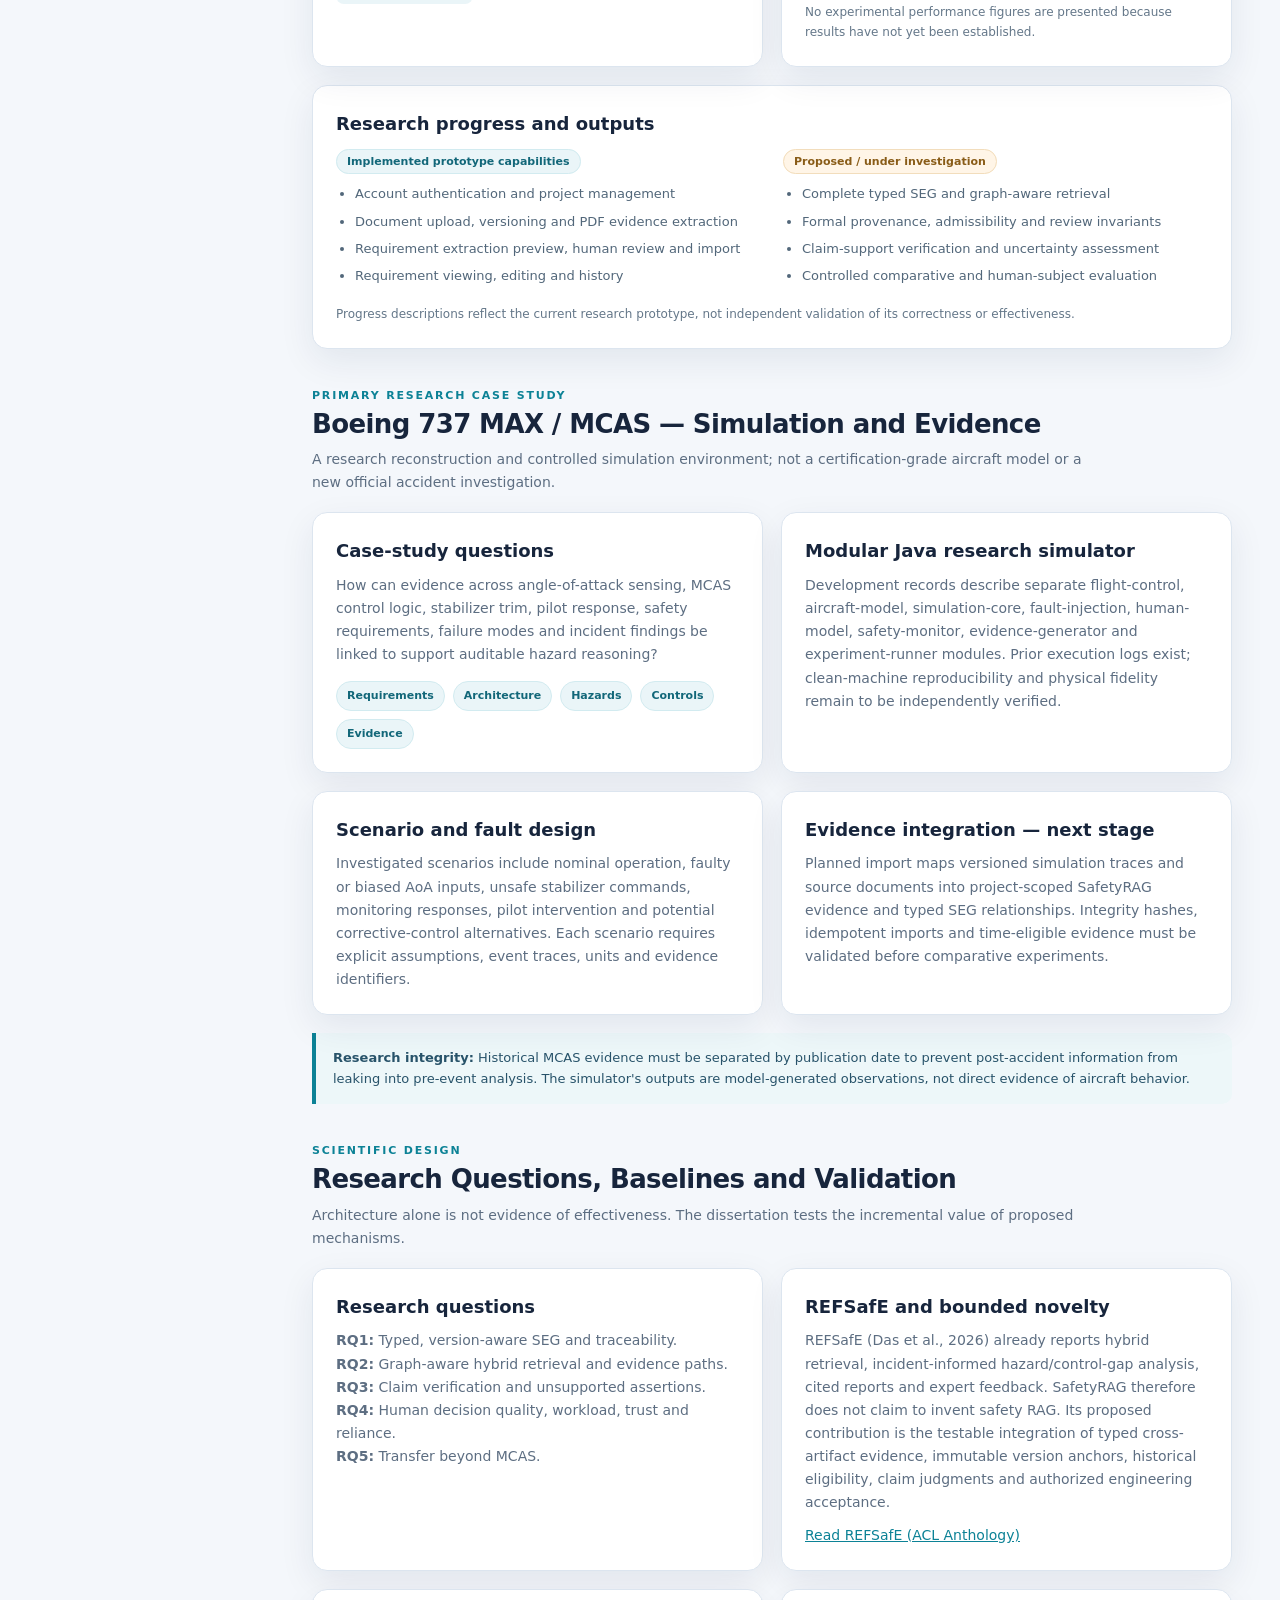
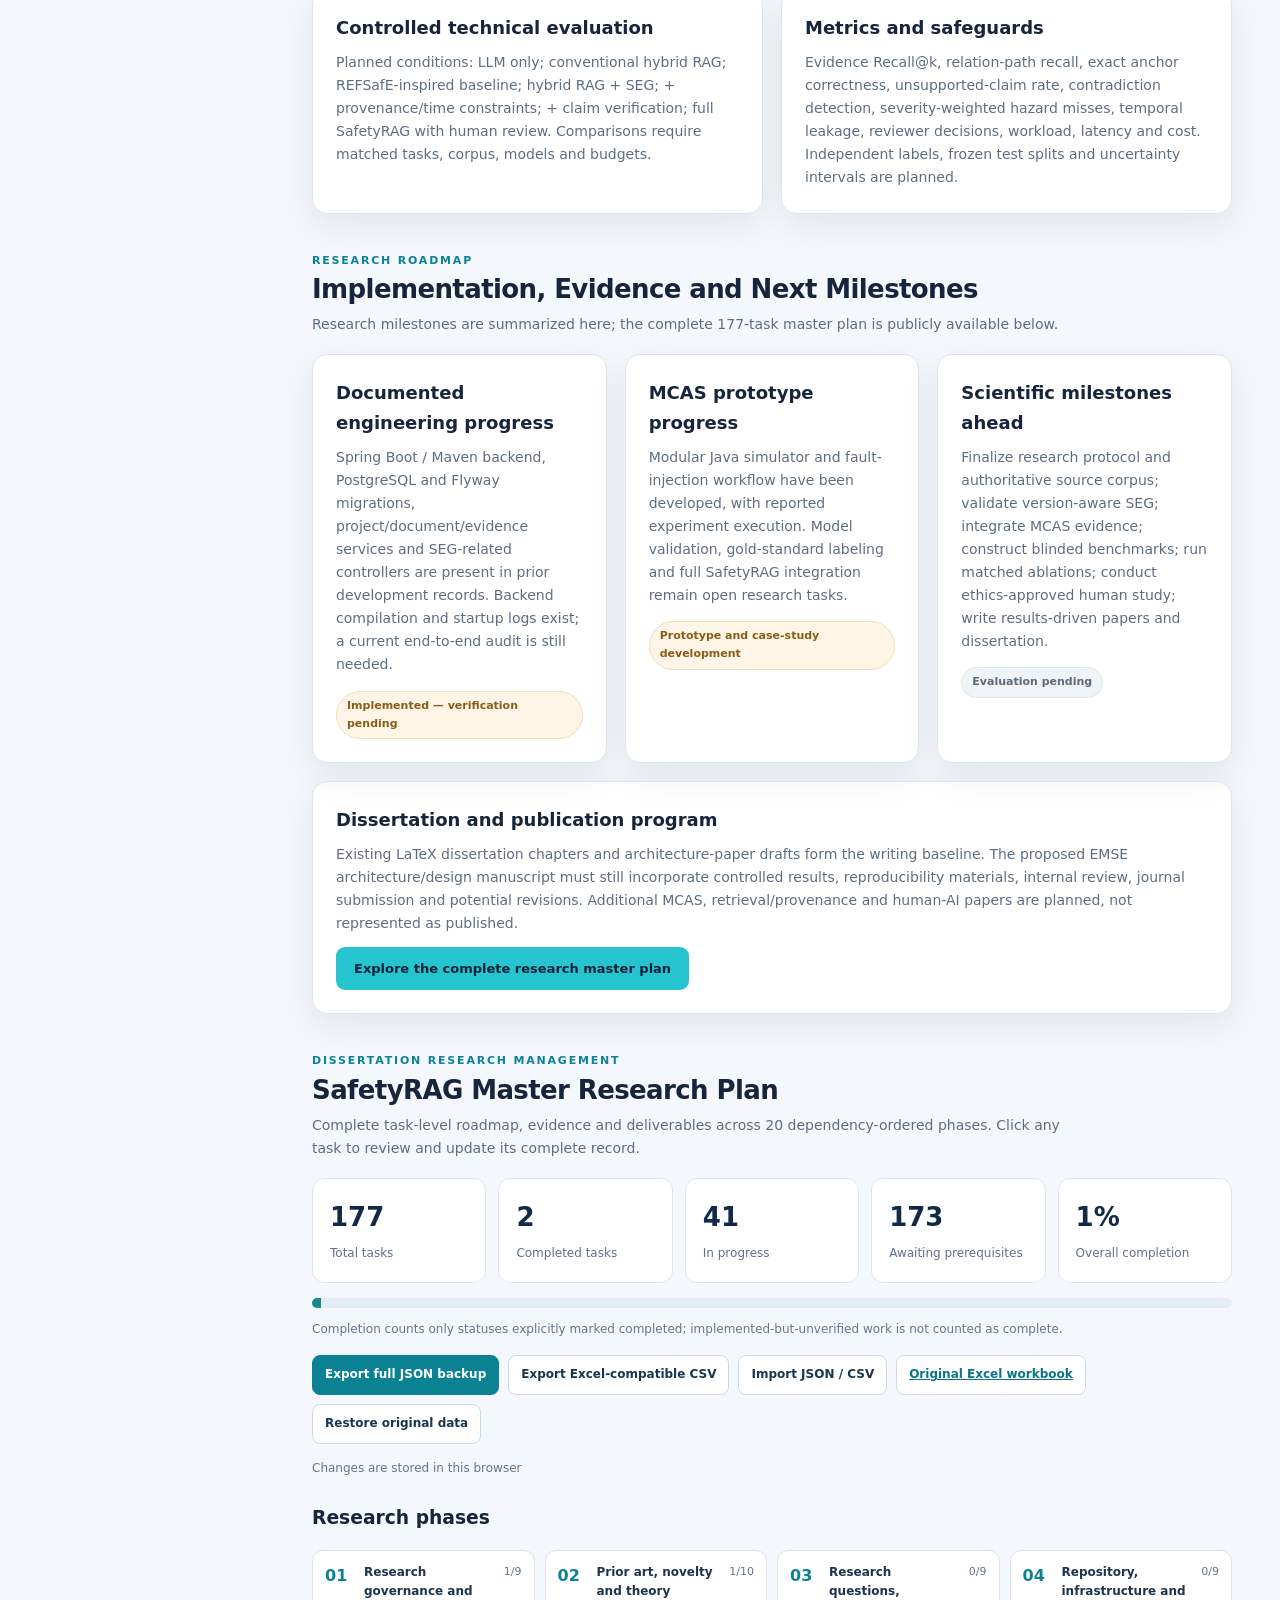
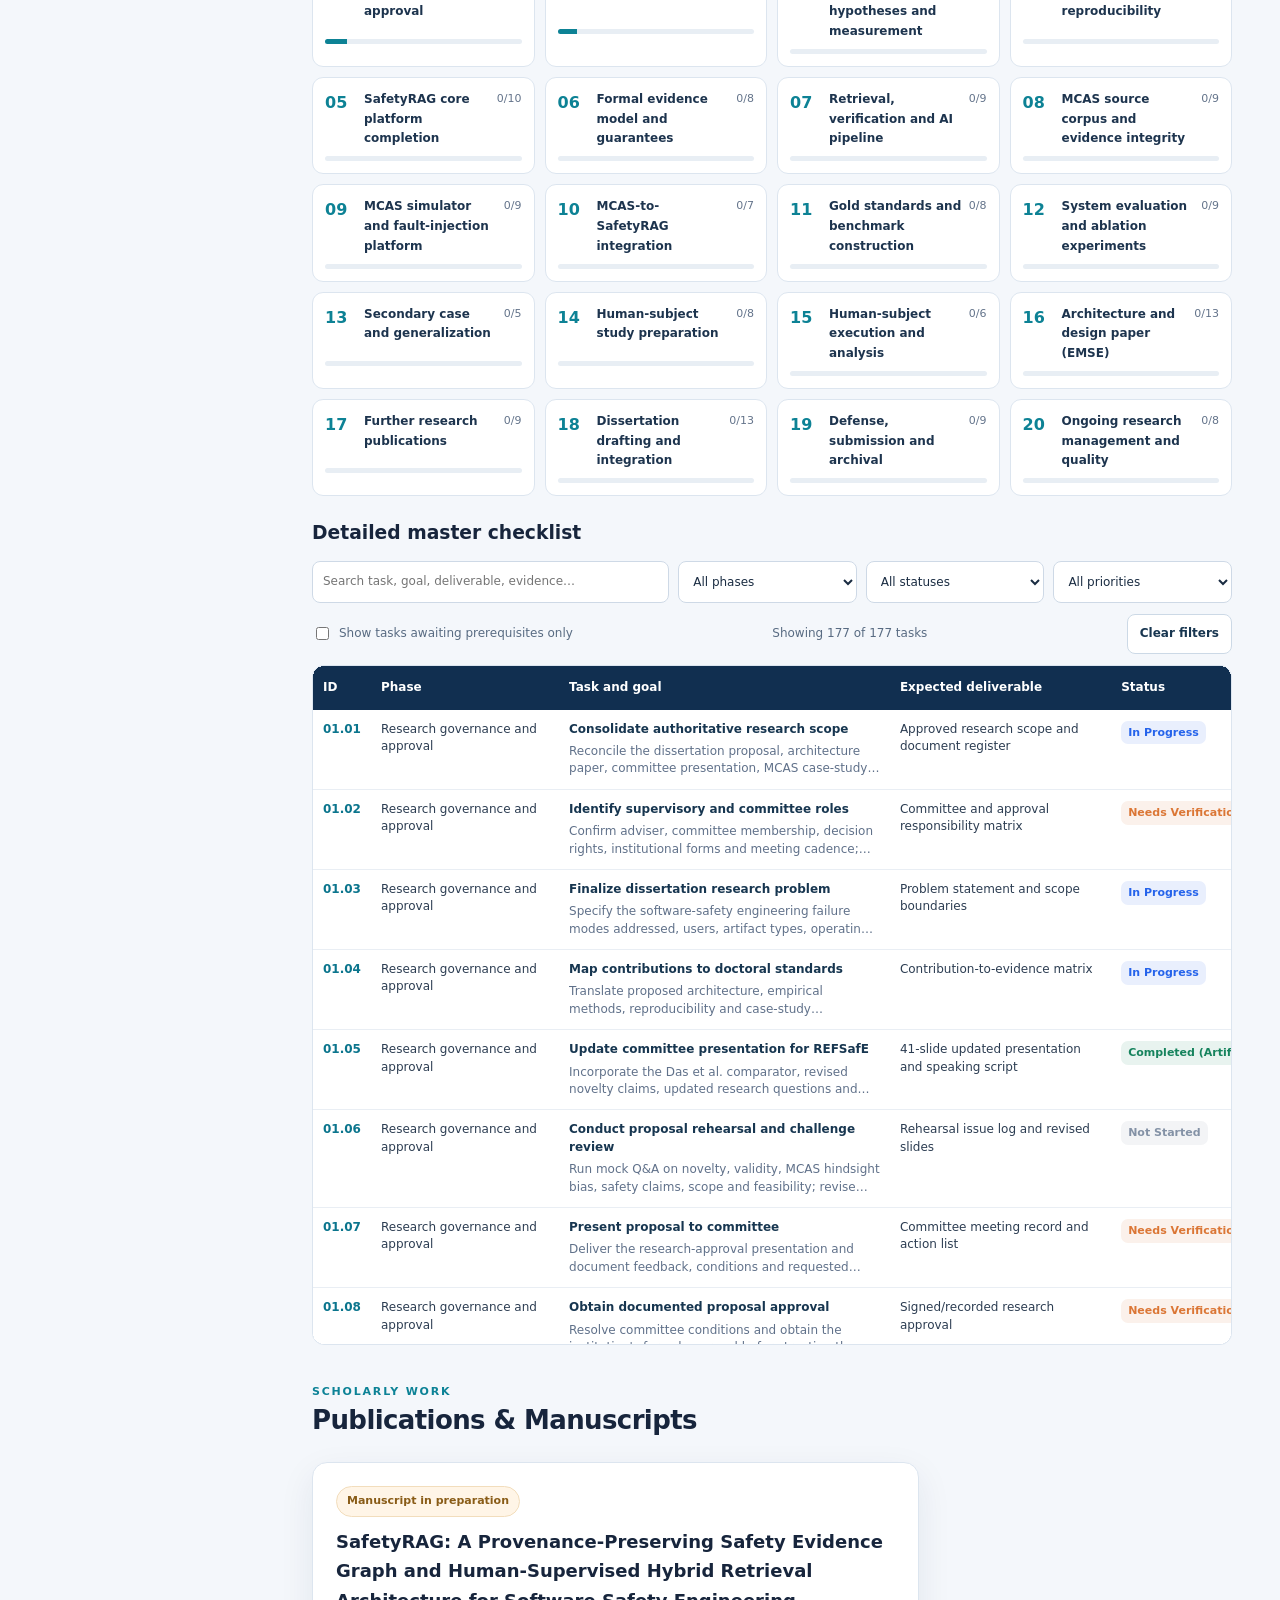
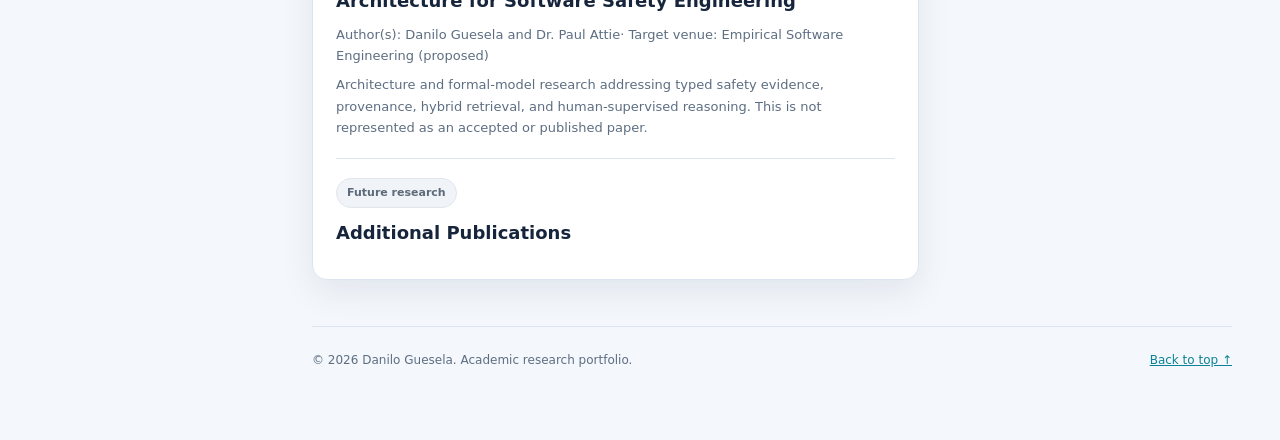
==== commit 998219ad: "Fix sidebar styles and media queries in index.html" ====
--- a/index.html
+++ b/index.html
@@ -9,7 +9,7 @@
   <style>
     :root{--navy:#0b1730;--navy2:#132747;--accent:#16b8c5;--accent2:#0c8296;--ink:#17253c;--muted:#5d6e82;--paper:#f4f7fb;--white:#fff;--border:#dce5ef;--shadow:0 12px 35px rgba(18,41,75,.08);--sidebar:264px}
     *{box-sizing:border-box}html{scroll-behavior:smooth}body{margin:0;background:var(--paper);color:var(--ink);font-family:Inter,ui-sans-serif,system-ui,-apple-system,"Segoe UI",sans-serif;line-height:1.65}a{color:var(--accent2)}a:hover{text-decoration:none}button{font:inherit} .skip{position:absolute;left:-9999px;top:10px;background:#fff;padding:8px;z-index:99}.skip:focus{left:10px}
-    .sidebar{position:fixed;inset:0 auto 0 0;width:var(--sidebar);background:linear-gradient(175deg,var(--navy),#142e51);color:#fff;display:flex;flex-direction:column;padding:32px 18px;z-index:20;transition:transform .25s ease}.brand{display:flex;align-items:center;gap:11px;padding:0 12px 30px;border-bottom:1px solid #ffffff20}.brand-symbol{display:grid;place-items:center;width:42px;height:42px;background:#17b6c524;border:1px solid #16b8c566;border-radius:12px;font-weight:800;color:#77edf0;font-size:22px}.brand strong{font-size:17px;letter-spacing:.2px}.brand small{display:block;color:#b2c6db;font-size:11px;letter-spacing:1.6px;text-transform:uppercase}.nav{display:grid;gap:7px;margin-top:32px}.nav a{color:#d4e3f2;text-decoration:none;display:flex;align-items:center;gap:13px;padding:12px 14px;border-radius:10px;font-weight:600;font-size:14px;transition:.2s}.nav a:hover,.nav a.active{background:#ffffff19;color:#fff}.nav a.active{box-shadow:inset 3px 0 0 var(--accent)}.nav svg{width:19px;height:19px;flex-shrink:0}.sidebar-foot{margin-top:auto;padding:18px 12px 0;border-top:1px solid #ffffff20;font-size:10px;color:#b3c7d8}.sidebar-foot a{color:#8ce3ea}.main{margin-left:var(--sidebar);min-width:0}.topbar{display:none}.container{max-width:1320px;padding:38px 48px 70px;margin:0 auto}.hero{background:linear-gradient(110deg,#102341,#1a385b 78%,#126c83);border-radius:20px;box-shadow:var(--shadow);color:white;padding:40px;display:grid;grid-template-columns:190px minmax(0,1fr);gap:36px;align-items:center;position:relative;overflow:hidden}.hero:after{content:"";position:absolute;right:-85px;top:-140px;width:330px;height:330px;border:1px solid #ffffff20;border-radius:50%;box-shadow:0 0 0 45px #ffffff05,0 0 0 90px #ffffff04;pointer-events:none}.avatar{width:180px;height:180px;border-radius:50%;border:5px solid #ffffff80;box-shadow:0 0 0 7px #ffffff14;background:#224665;overflow:hidden;display:grid;place-items:center;position:relative;z-index:1}.avatar img{width:100%;height:100%;object-fit:cover;display:block}.avatar-fallback{display:flex;flex-direction:column;align-items:center;justify-content:center;color:#e6f5ff;gap:7px;text-align:center;font-size:11px;letter-spacing:.3px}.avatar-fallback svg{width:70px;height:70px}.eyebrow{text-transform:uppercase;letter-spacing:2.3px;color:#72dce7;font-size:12px;font-weight:800;margin:0 0 8px}.hero h1{font-size:clamp(29px,3.1vw,47px);line-height:1.13;margin:0 0 9px;letter-spacing:-1px}.role{font-size:18px;color:#c9e7f2;margin:0 0 20px}.hero-details{display:flex;gap:10px 22px;flex-wrap:wrap;font-size:13px;color:#e0edf5;position:relative;z-index:1}.hero-details span{display:inline-flex;align-items:center;gap:7px}.hero-details svg{width:15px;height:15px;color:#69dce7}.hero-details a{color:#b9f7ff}.hero-actions{display:flex;gap:10px;flex-wrap:wrap;margin-top:22px;position:relative;z-index:1}.btn{display:inline-flex;align-items:center;justify-content:center;border-radius:9px;text-decoration:none;padding:10px 17px;font-weight:750;font-size:13px;border:1px solid transparent}.btn.primary{background:#26c4ce;color:#09223a}.btn.secondary{border-color:#a3d9e2;color:#fff;background:#ffffff0a}.btn:hover{filter:brightness(1.07)}.section{scroll-margin-top:26px;margin-top:38px}.section-head{display:flex;align-items:flex-end;justify-content:space-between;gap:16px;margin-bottom:18px}.kicker{font-size:11px;letter-spacing:1.8px;text-transform:uppercase;font-weight:800;color:var(--accent2);margin:0 0 3px}.section h2{font-size:26px;line-height:1.25;margin:0;letter-spacing:-.6px}.section-intro{color:var(--muted);font-size:14px;margin:8px 0 0;max-width:780px}.grid{display:grid;grid-template-columns:repeat(12,minmax(0,1fr));gap:18px}.card{background:#fff;border:1px solid var(--border);border-radius:15px;box-shadow:var(--shadow);padding:23px;min-width:0}.card h3{margin:0 0 8px;font-size:18px}.card p{margin:0;color:var(--muted);font-size:14px}.stat{grid-column:span 3;position:relative;overflow:hidden}.stat:before{content:"";position:absolute;left:0;top:0;bottom:0;width:4px;background:var(--accent)}.stat strong{display:block;font-size:24px;color:var(--navy);line-height:1.3}.stat span{color:var(--muted);font-size:12px}.span-8{grid-column:span 8}.span-7{grid-column:span 7}.span-6{grid-column:span 6}.span-5{grid-column:span 5}.span-4{grid-column:span 4}.span-12{grid-column:span 12}.tag-row{display:flex;flex-wrap:wrap;gap:8px;margin-top:14px}.tag{background:#eaf5f8;border:1px solid #d2ebf0;color:#126779;padding:5px 10px;border-radius:999px;font-size:11px;font-weight:750}.tag.grey{background:#f0f3f7;border-color:#e0e6ed;color:#5c6a79}.tag.amber{background:#fff5e7;border-color:#f2ddbc;color:#895c17}.feature{display:flex;gap:14px;align-items:flex-start}.feature-icon{width:43px;height:43px;border-radius:12px;flex-shrink:0;display:grid;place-items:center;background:#e8f7f9;color:#07879a}.feature-icon svg{width:22px;height:22px}.feature h3{font-size:16px}.feature p{font-size:13px}.timeline{display:grid;gap:17px}.timeline-item{border-left:3px solid var(--accent);padding-left:17px}.timeline-item h3{margin:0 0 2px;font-size:16px}.timeline-item .sub{color:var(--accent2);font-weight:700;font-size:13px;margin-bottom:4px}.timeline-item p{font-size:13px}.project-card{display:flex;flex-direction:column;gap:12px}.project-top{display:flex;justify-content:space-between;gap:12px;align-items:flex-start}.project-symbol{width:50px;height:50px;border-radius:13px;background:linear-gradient(135deg,#15345a,#0d8497);color:white;display:grid;place-items:center;font-weight:800;font-size:22px}.project-card h3{margin:0;font-size:19px}.project-card .subtitle{font-size:13px;color:var(--accent2);font-weight:700}.project-card p{flex:1}.project-card .tag-row{margin-top:0}.pub{padding:19px 0;border-bottom:1px solid var(--border)}.pub:first-child{padding-top:0}.pub:last-child{border:0;padding-bottom:0}.pub-title{font-size:16px;font-weight:750;margin:0 0 5px}.pub-meta{font-size:13px;color:var(--muted);margin-bottom:8px}.pub p{font-size:13px}.notice{border-left:4px solid var(--accent2);padding:14px 17px;background:#edf7f9;border-radius:0 10px 10px 0;color:#28536a;font-size:13px}.footer{border-top:1px solid var(--border);margin-top:46px;padding-top:24px;display:flex;justify-content:space-between;gap:12px;color:var(--muted);font-size:12px}.menu-toggle{border:0;border-radius:9px;background:#193655;color:#fff;padding:9px;cursor:pointer;display:grid;place-items:center}.menu-toggle svg{width:22px;height:22px}.overlay{display:none}.sr-only{position:absolute;width:1px;height:1px;padding:0;margin:-1px;overflow:hidden;clip:rect(0,0,0,0);white-space:nowrap;border:0}
+    .sidebar{position:fixed;inset:0 auto 0 0;width:var(--sidebar);background:linear-gradient(175deg,var(--navy),#142e51);color:#fff;display:flex;flex-direction:column;padding:32px 18px;z-index:20;transition:transform .25s ease}.brand{display:flex;align-items:center;gap:11px;padding:0 12px 30px;border-bottom:1px solid #ffffff20}.brand-symbol{display:grid;place-items:center;width:42px;height:42px;background:#17b6c524;border:1px solid #16b8c566;border-radius:12px;font-weight:800;color:#77edf0;font-size:22px}.brand strong{font-size:17px;letter-spacing:.2px}.brand small{display:block;color:#b2c6db;font-size:11px;letter-spacing:1.6px;text-transform:uppercase}.nav{display:grid;gap:7px;margin-top:32px}.nav a{color:#d4e3f2;text-decoration:none;display:flex;align-items:center;gap:13px;padding:12px 14px;border-radius:10px;font-weight:600;font-size:14px;transition:.2s}.nav a:hover,.nav a.active{background:#ffffff19;color:#fff}.nav a.active{box-shadow:inset 3px 0 0 var(--accent)}.nav svg{width:19px;height:19px;flex-shrink:0}.sidebar-foot{margin-top:auto;padding:18px 12px 0;border-top:1px solid #ffffff20;font-size:8px;color:#b3c7d8}.sidebar-foot a{color:#8ce3ea}.main{margin-left:var(--sidebar);min-width:0}.topbar{display:none}.container{max-width:1320px;padding:38px 48px 70px;margin:0 auto}.hero{background:linear-gradient(110deg,#102341,#1a385b 78%,#126c83);border-radius:20px;box-shadow:var(--shadow);color:white;padding:40px;display:grid;grid-template-columns:190px minmax(0,1fr);gap:36px;align-items:center;position:relative;overflow:hidden}.hero:after{content:"";position:absolute;right:-85px;top:-140px;width:330px;height:330px;border:1px solid #ffffff20;border-radius:50%;box-shadow:0 0 0 45px #ffffff05,0 0 0 90px #ffffff04;pointer-events:none}.avatar{width:180px;height:180px;border-radius:50%;border:5px solid #ffffff80;box-shadow:0 0 0 7px #ffffff14;background:#224665;overflow:hidden;display:grid;place-items:center;position:relative;z-index:1}.avatar img{width:100%;height:100%;object-fit:cover;display:block}.avatar-fallback{display:flex;flex-direction:column;align-items:center;justify-content:center;color:#e6f5ff;gap:7px;text-align:center;font-size:11px;letter-spacing:.3px}.avatar-fallback svg{width:70px;height:70px}.eyebrow{text-transform:uppercase;letter-spacing:2.3px;color:#72dce7;font-size:12px;font-weight:800;margin:0 0 8px}.hero h1{font-size:clamp(29px,3.1vw,47px);line-height:1.13;margin:0 0 9px;letter-spacing:-1px}.role{font-size:18px;color:#c9e7f2;margin:0 0 20px}.hero-details{display:flex;gap:10px 22px;flex-wrap:wrap;font-size:13px;color:#e0edf5;position:relative;z-index:1}.hero-details span{display:inline-flex;align-items:center;gap:7px}.hero-details svg{width:15px;height:15px;color:#69dce7}.hero-details a{color:#b9f7ff}.hero-actions{display:flex;gap:10px;flex-wrap:wrap;margin-top:22px;position:relative;z-index:1}.btn{display:inline-flex;align-items:center;justify-content:center;border-radius:9px;text-decoration:none;padding:10px 17px;font-weight:750;font-size:13px;border:1px solid transparent}.btn.primary{background:#26c4ce;color:#09223a}.btn.secondary{border-color:#a3d9e2;color:#fff;background:#ffffff0a}.btn:hover{filter:brightness(1.07)}.section{scroll-margin-top:26px;margin-top:38px}.section-head{display:flex;align-items:flex-end;justify-content:space-between;gap:16px;margin-bottom:18px}.kicker{font-size:11px;letter-spacing:1.8px;text-transform:uppercase;font-weight:800;color:var(--accent2);margin:0 0 3px}.section h2{font-size:26px;line-height:1.25;margin:0;letter-spacing:-.6px}.section-intro{color:var(--muted);font-size:14px;margin:8px 0 0;max-width:780px}.grid{display:grid;grid-template-columns:repeat(12,minmax(0,1fr));gap:18px}.card{background:#fff;border:1px solid var(--border);border-radius:15px;box-shadow:var(--shadow);padding:23px;min-width:0}.card h3{margin:0 0 8px;font-size:18px}.card p{margin:0;color:var(--muted);font-size:14px}.stat{grid-column:span 3;position:relative;overflow:hidden}.stat:before{content:"";position:absolute;left:0;top:0;bottom:0;width:4px;background:var(--accent)}.stat strong{display:block;font-size:24px;color:var(--navy);line-height:1.3}.stat span{color:var(--muted);font-size:12px}.span-8{grid-column:span 8}.span-7{grid-column:span 7}.span-6{grid-column:span 6}.span-5{grid-column:span 5}.span-4{grid-column:span 4}.span-12{grid-column:span 12}.tag-row{display:flex;flex-wrap:wrap;gap:8px;margin-top:14px}.tag{background:#eaf5f8;border:1px solid #d2ebf0;color:#126779;padding:5px 10px;border-radius:999px;font-size:11px;font-weight:750}.tag.grey{background:#f0f3f7;border-color:#e0e6ed;color:#5c6a79}.tag.amber{background:#fff5e7;border-color:#f2ddbc;color:#895c17}.feature{display:flex;gap:14px;align-items:flex-start}.feature-icon{width:43px;height:43px;border-radius:12px;flex-shrink:0;display:grid;place-items:center;background:#e8f7f9;color:#07879a}.feature-icon svg{width:22px;height:22px}.feature h3{font-size:16px}.feature p{font-size:13px}.timeline{display:grid;gap:17px}.timeline-item{border-left:3px solid var(--accent);padding-left:17px}.timeline-item h3{margin:0 0 2px;font-size:16px}.timeline-item .sub{color:var(--accent2);font-weight:700;font-size:13px;margin-bottom:4px}.timeline-item p{font-size:13px}.project-card{display:flex;flex-direction:column;gap:12px}.project-top{display:flex;justify-content:space-between;gap:12px;align-items:flex-start}.project-symbol{width:50px;height:50px;border-radius:13px;background:linear-gradient(135deg,#15345a,#0d8497);color:white;display:grid;place-items:center;font-weight:800;font-size:22px}.project-card h3{margin:0;font-size:19px}.project-card .subtitle{font-size:13px;color:var(--accent2);font-weight:700}.project-card p{flex:1}.project-card .tag-row{margin-top:0}.pub{padding:19px 0;border-bottom:1px solid var(--border)}.pub:first-child{padding-top:0}.pub:last-child{border:0;padding-bottom:0}.pub-title{font-size:16px;font-weight:750;margin:0 0 5px}.pub-meta{font-size:13px;color:var(--muted);margin-bottom:8px}.pub p{font-size:13px}.notice{border-left:4px solid var(--accent2);padding:14px 17px;background:#edf7f9;border-radius:0 10px 10px 0;color:#28536a;font-size:13px}.footer{border-top:1px solid var(--border);margin-top:46px;padding-top:24px;display:flex;justify-content:space-between;gap:12px;color:var(--muted);font-size:12px}.menu-toggle{border:0;border-radius:9px;background:#193655;color:#fff;padding:9px;cursor:pointer;display:grid;place-items:center}.menu-toggle svg{width:22px;height:22px}.overlay{display:none}.sr-only{position:absolute;width:1px;height:1px;padding:0;margin:-1px;overflow:hidden;clip:rect(0,0,0,0);white-space:nowrap;border:0}
     @media(max-width:1100px){.container{padding:28px}.hero{grid-template-columns:150px 1fr;padding:30px;gap:25px}.avatar{width:145px;height:145px}.stat{grid-column:span 6}.span-8,.span-7,.span-5,.span-4{grid-column:span 6}}
     @media(max-width:760px){.sidebar{transform:translateX(-100%);width:278px}.sidebar.open{transform:translateX(0)}.overlay.show{display:block;position:fixed;inset:0;background:#0b173099;z-index:15}.main{margin-left:0}.topbar{display:flex;align-items:center;justify-content:space-between;background:var(--navy);color:#fff;padding:13px 20px;position:sticky;top:0;z-index:10}.topbar strong{font-size:15px}.container{padding:18px 16px 44px}.hero{grid-template-columns:1fr;text-align:center;justify-items:center;padding:28px 20px}.hero-details,.hero-actions{justify-content:center}.hero h1{font-size:32px}.role{font-size:15px}.section{scroll-margin-top:76px}.span-8,.span-7,.span-6,.span-5,.span-4,.stat{grid-column:span 12}.footer{flex-direction:column}}
     @media(prefers-reduced-motion:reduce){html{scroll-behavior:auto}*,*:before,*:after{transition:none!important}}
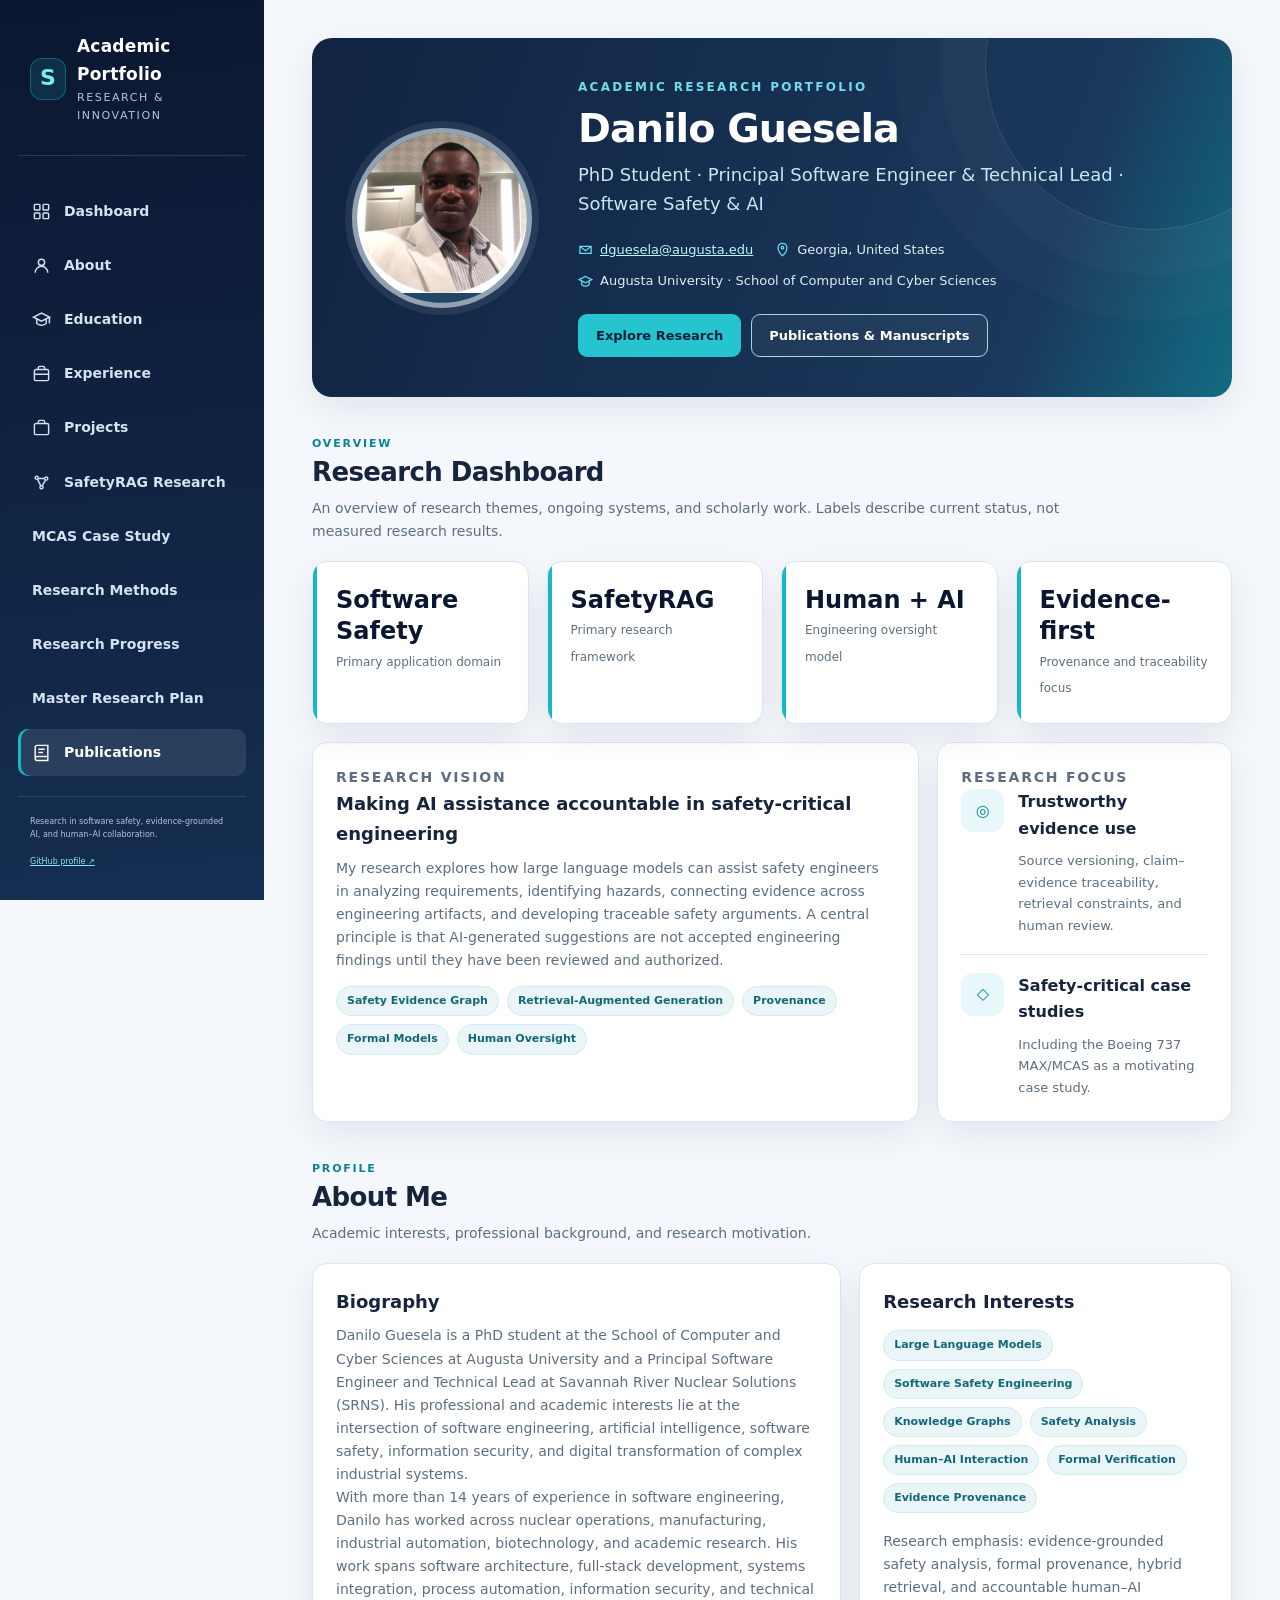
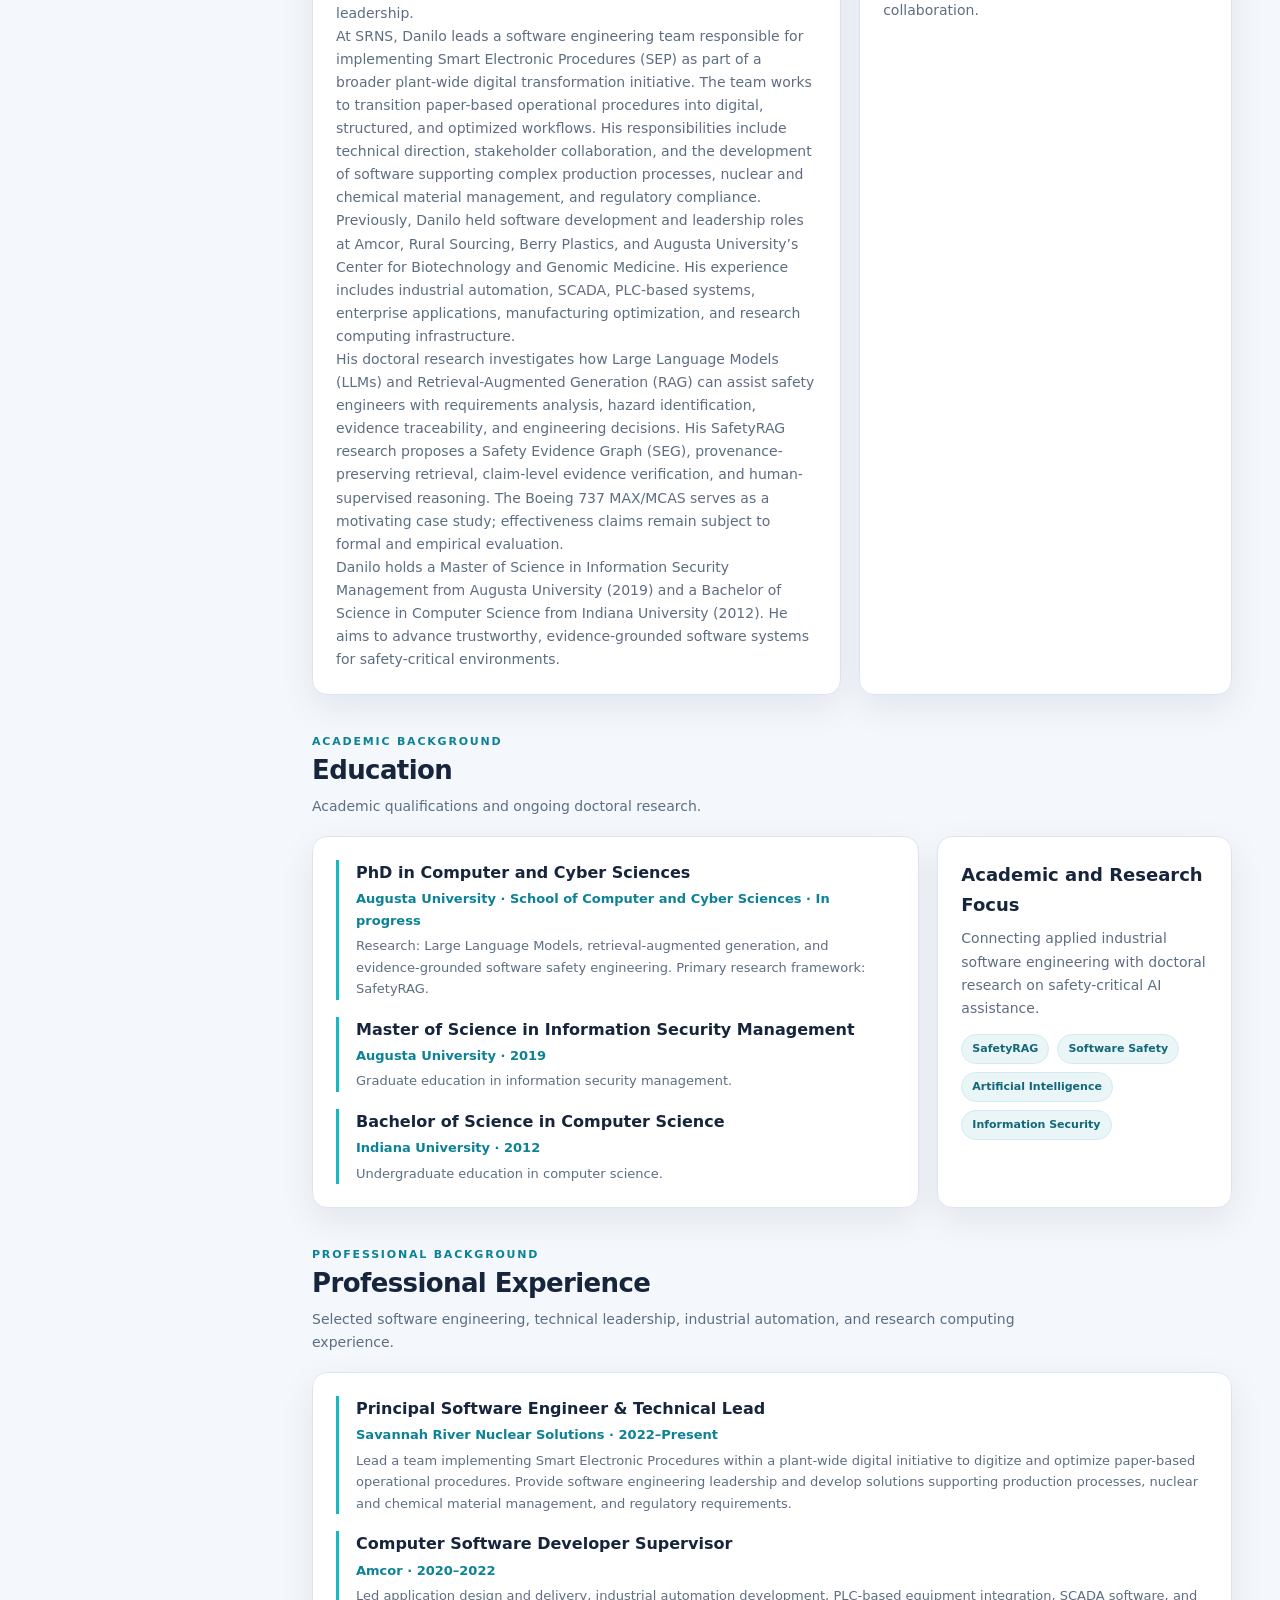
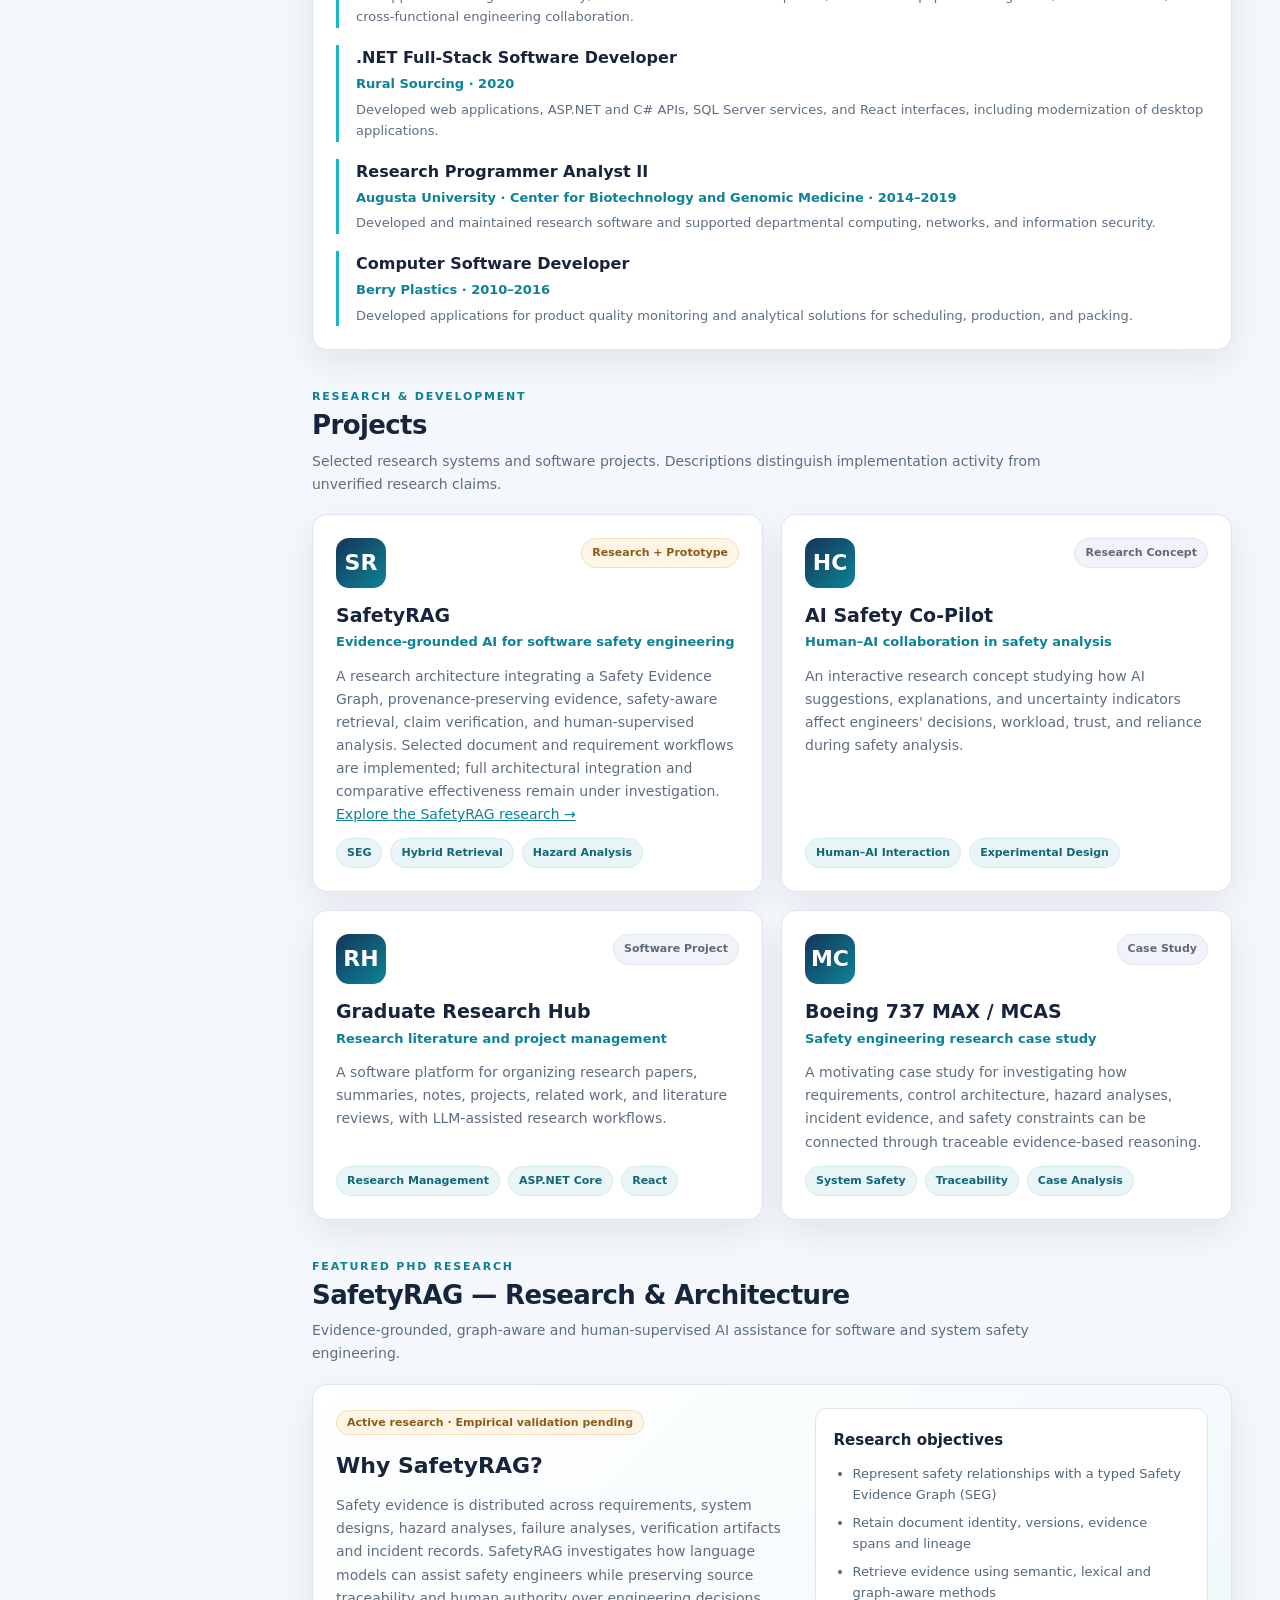
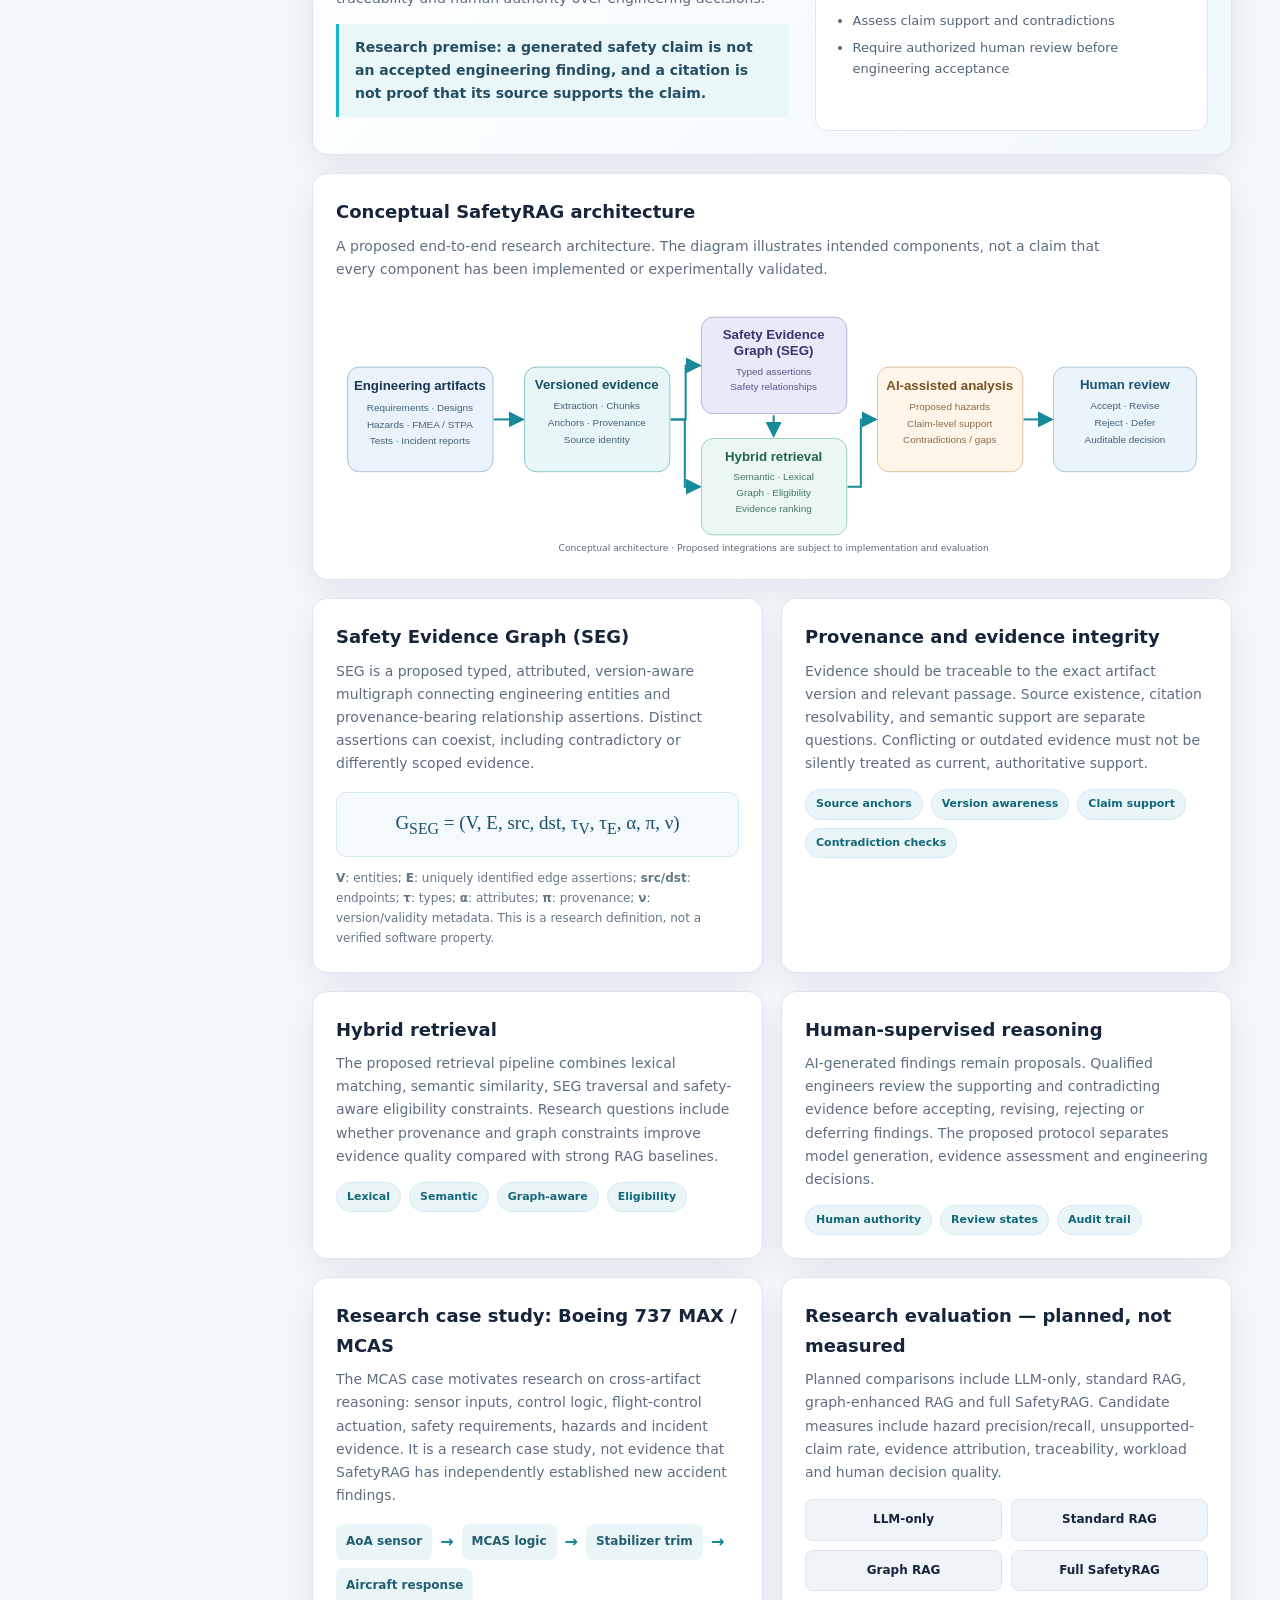
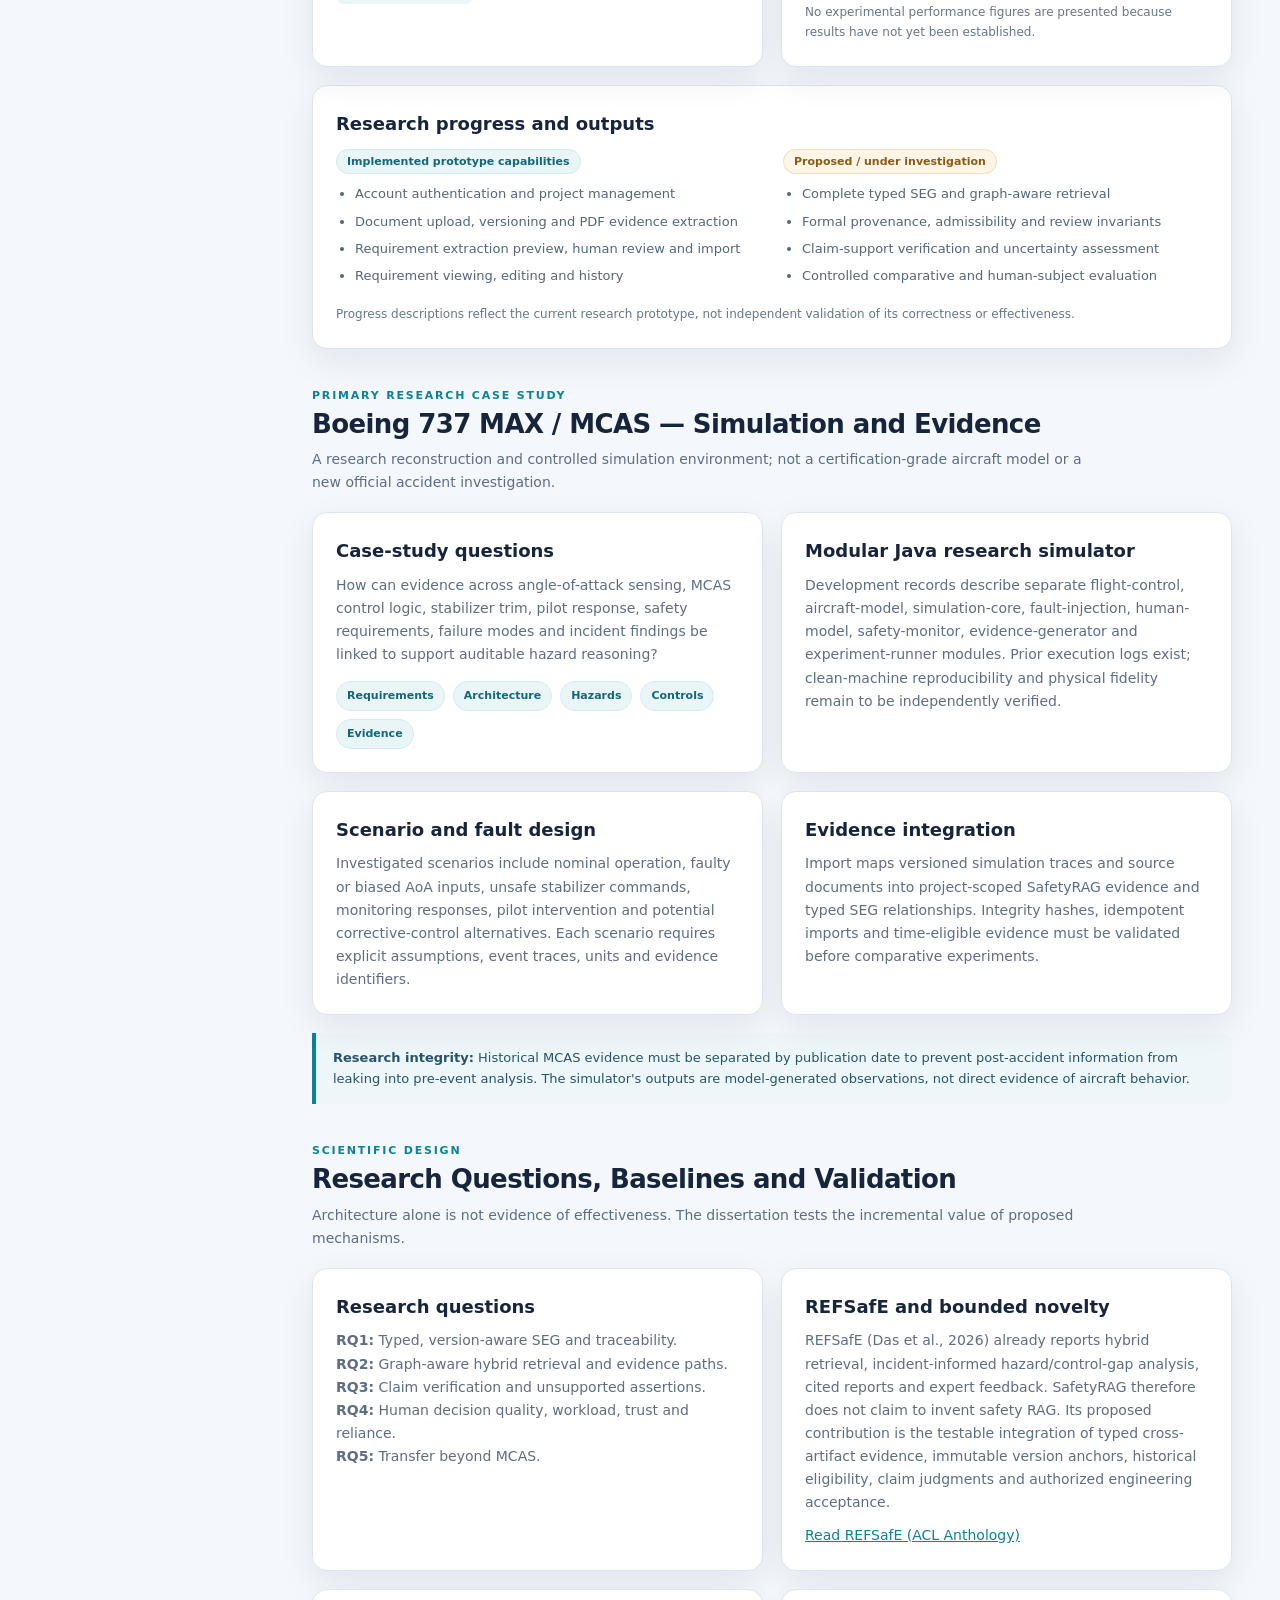
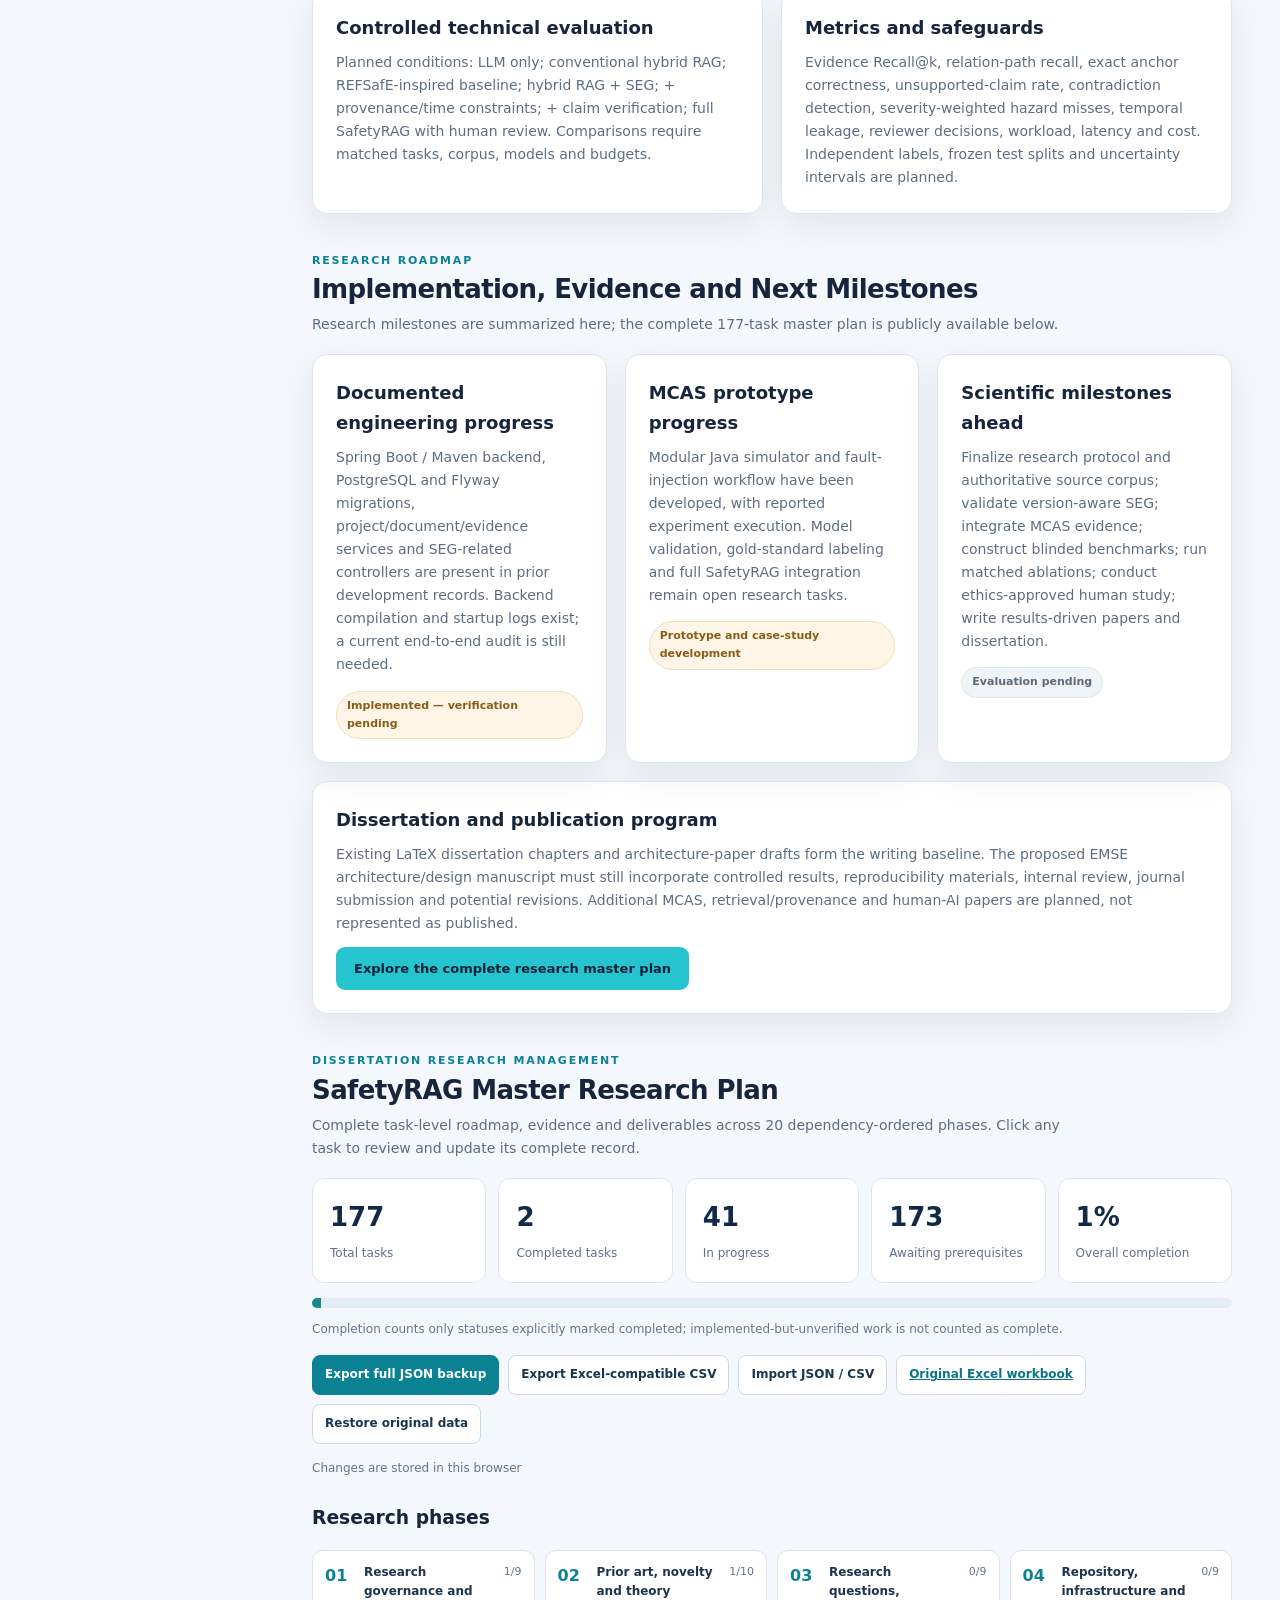
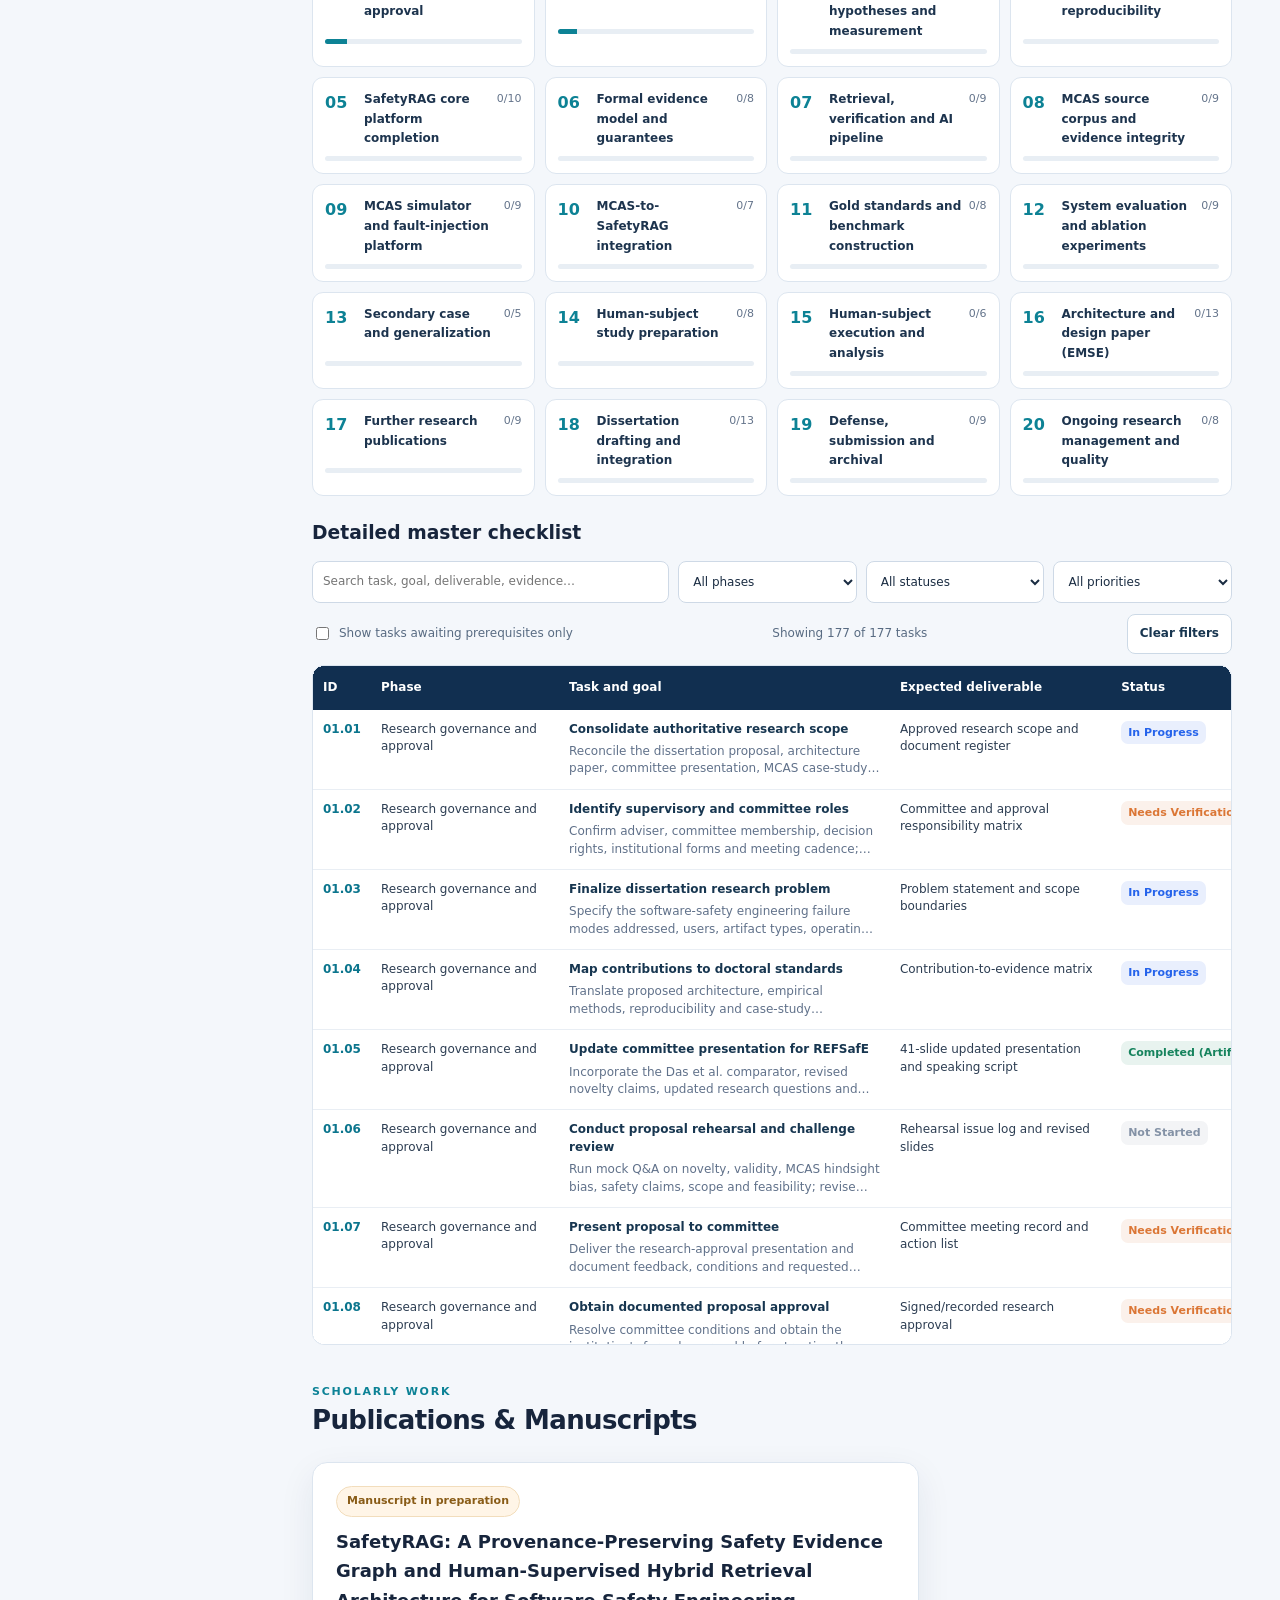
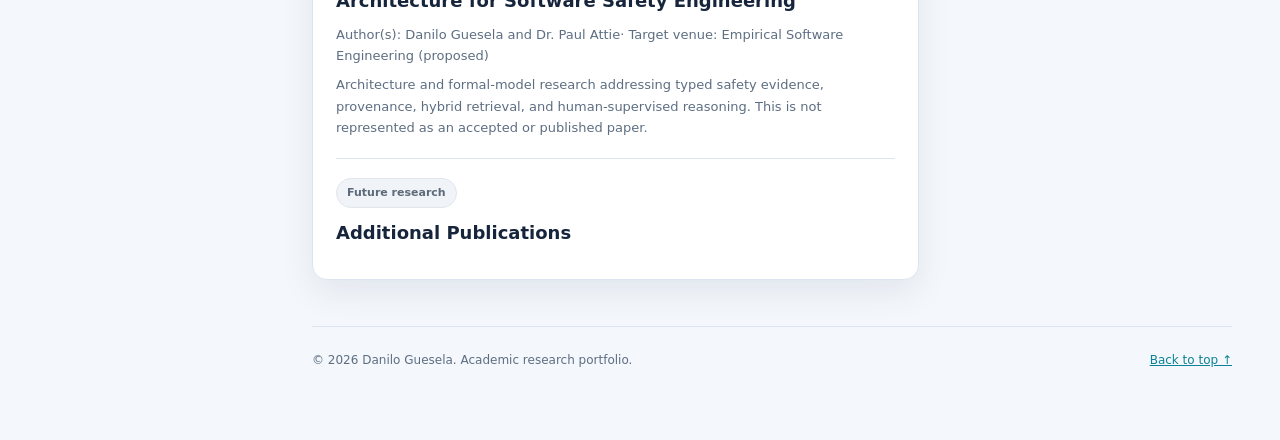
==== commit 84d4091b: "Update index.html" ====
--- a/index.html
+++ b/index.html
@@ -190,7 +190,8 @@
 <article class="card span-6"><h3>Case-study questions</h3><p>How can evidence across angle-of-attack sensing, MCAS control logic, stabilizer trim, pilot response, safety requirements, failure modes and incident findings be linked to support auditable hazard reasoning?</p><div class="tag-row"><span class="tag">Requirements</span><span class="tag">Architecture</span><span class="tag">Hazards</span><span class="tag">Controls</span><span class="tag">Evidence</span></div></article>
 <article class="card span-6"><h3>Modular Java research simulator</h3><p>Development records describe separate flight-control, aircraft-model, simulation-core, fault-injection, human-model, safety-monitor, evidence-generator and experiment-runner modules. Prior execution logs exist; clean-machine reproducibility and physical fidelity remain to be independently verified.</p></article>
 <article class="card span-6"><h3>Scenario and fault design</h3><p>Investigated scenarios include nominal operation, faulty or biased AoA inputs, unsafe stabilizer commands, monitoring responses, pilot intervention and potential corrective-control alternatives. Each scenario requires explicit assumptions, event traces, units and evidence identifiers.</p></article>
-<article class="card span-6"><h3>Evidence integration — next stage</h3><p>Planned import maps versioned simulation traces and source documents into project-scoped SafetyRAG evidence and typed SEG relationships. Integrity hashes, idempotent imports and time-eligible evidence must be validated before comparative experiments.</p></article>
+<article class="card span-6"><h3>Evidence integration</h3>
+  <p>Import maps versioned simulation traces and source documents into project-scoped SafetyRAG evidence and typed SEG relationships. Integrity hashes, idempotent imports and time-eligible evidence must be validated before comparative experiments.</p></article>
 </div>
 <div class="notice" style="margin-top:18px"><strong>Research integrity:</strong> Historical MCAS evidence must be separated by publication date to prevent post-accident information from leaking into pre-event analysis. The simulator's outputs are model-generated observations, not direct evidence of aircraft behavior.</div>
 </section>
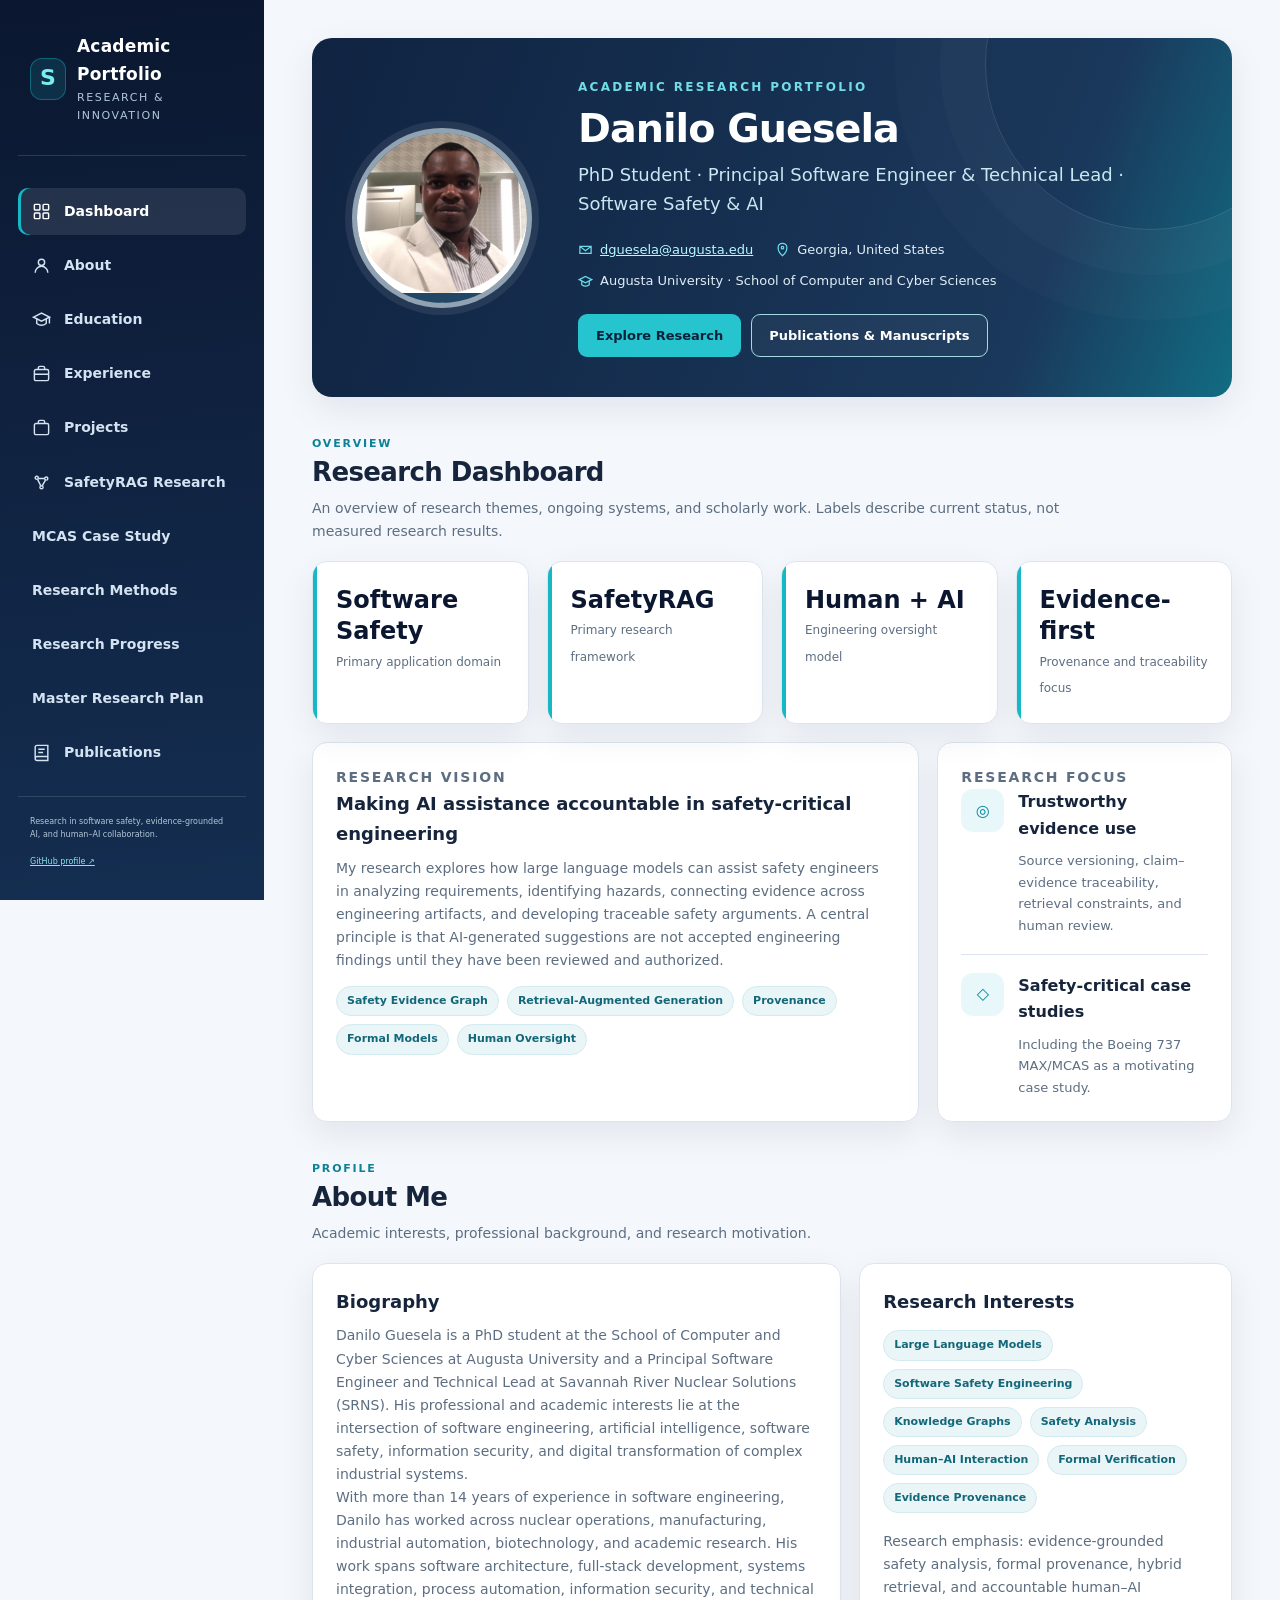
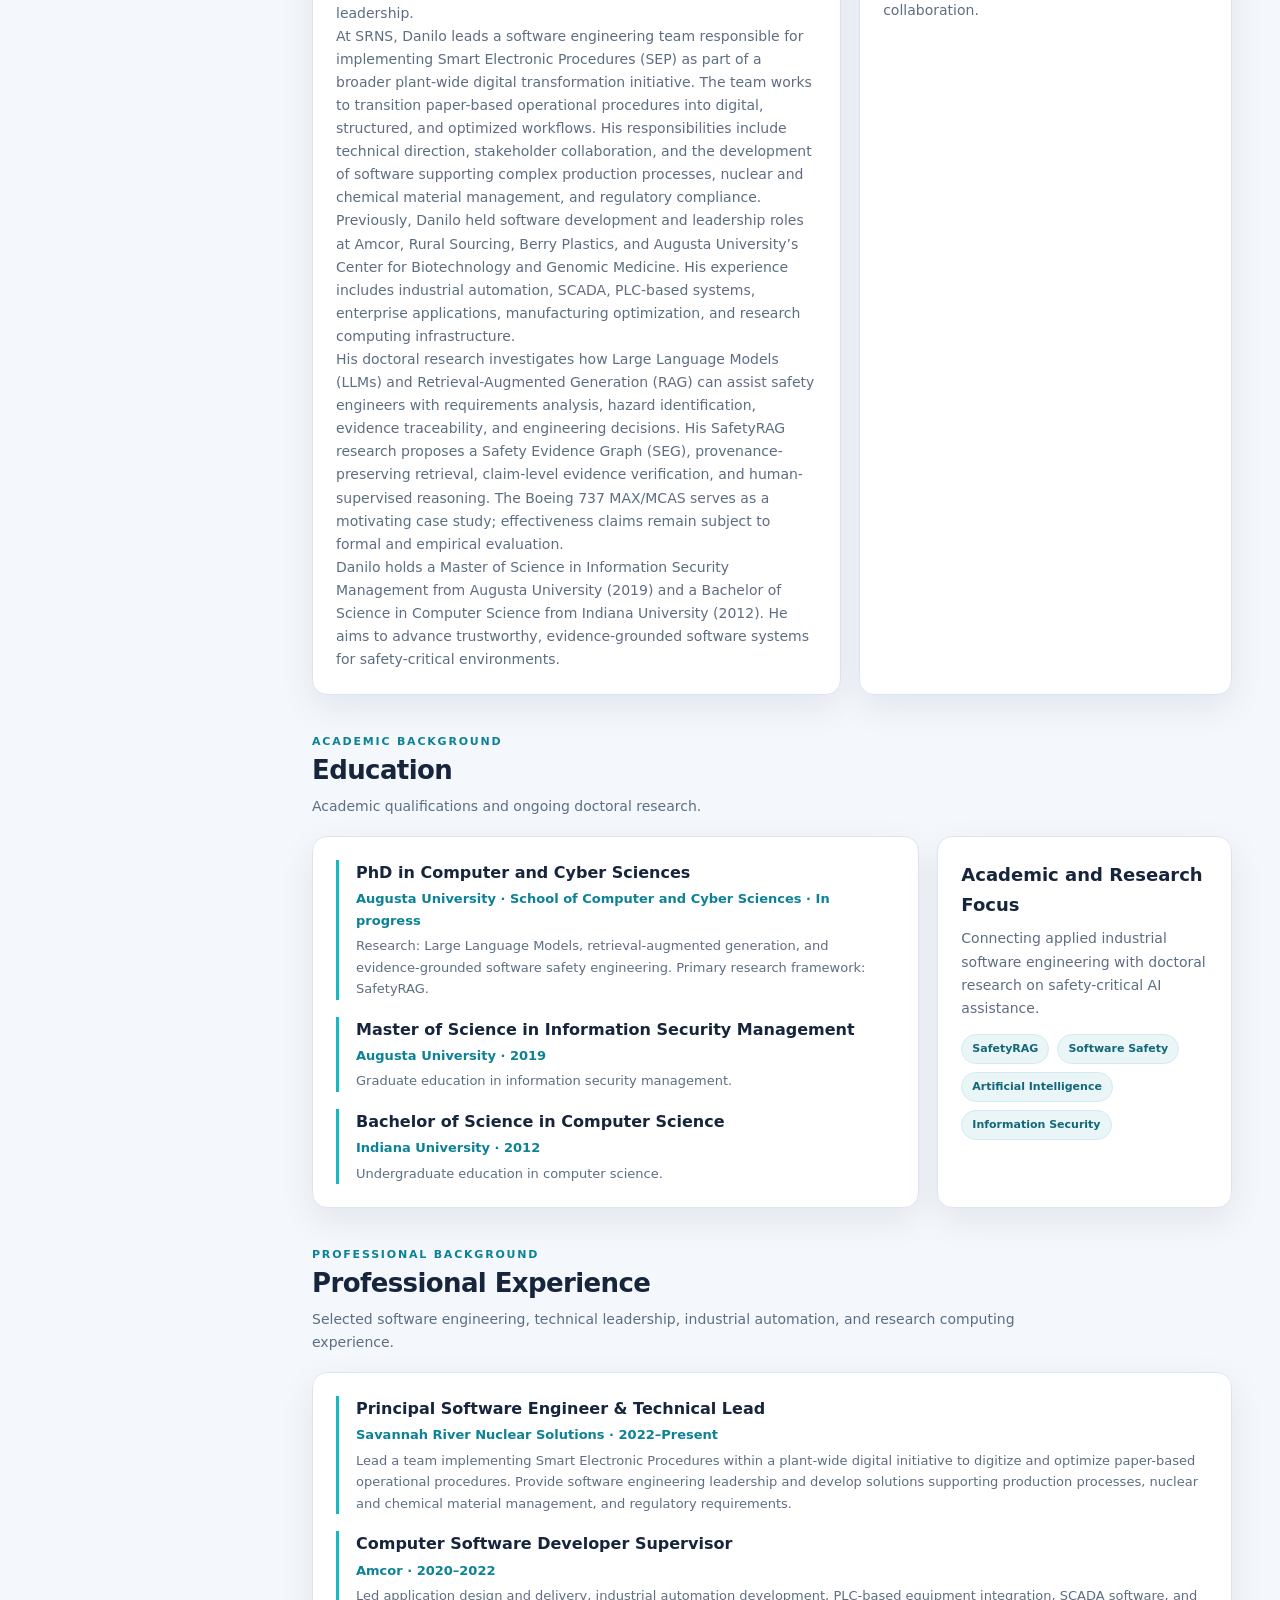
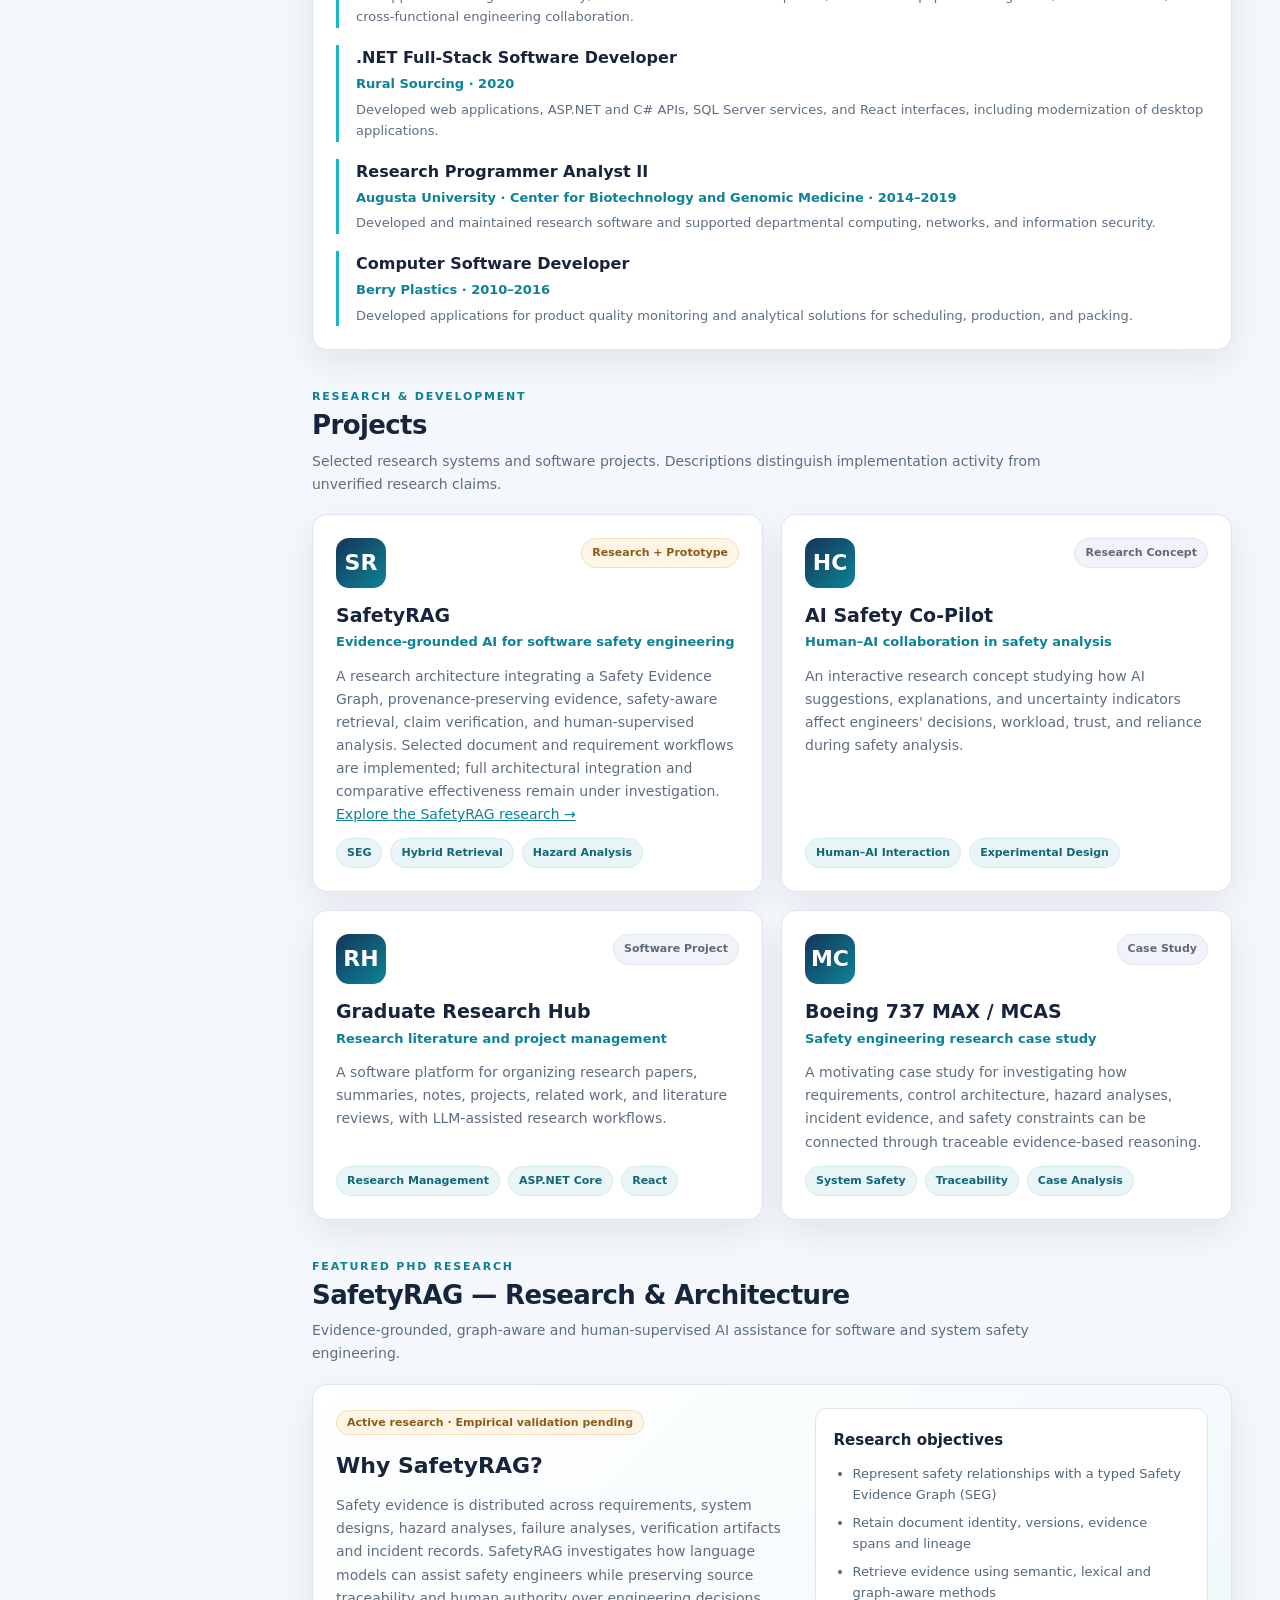
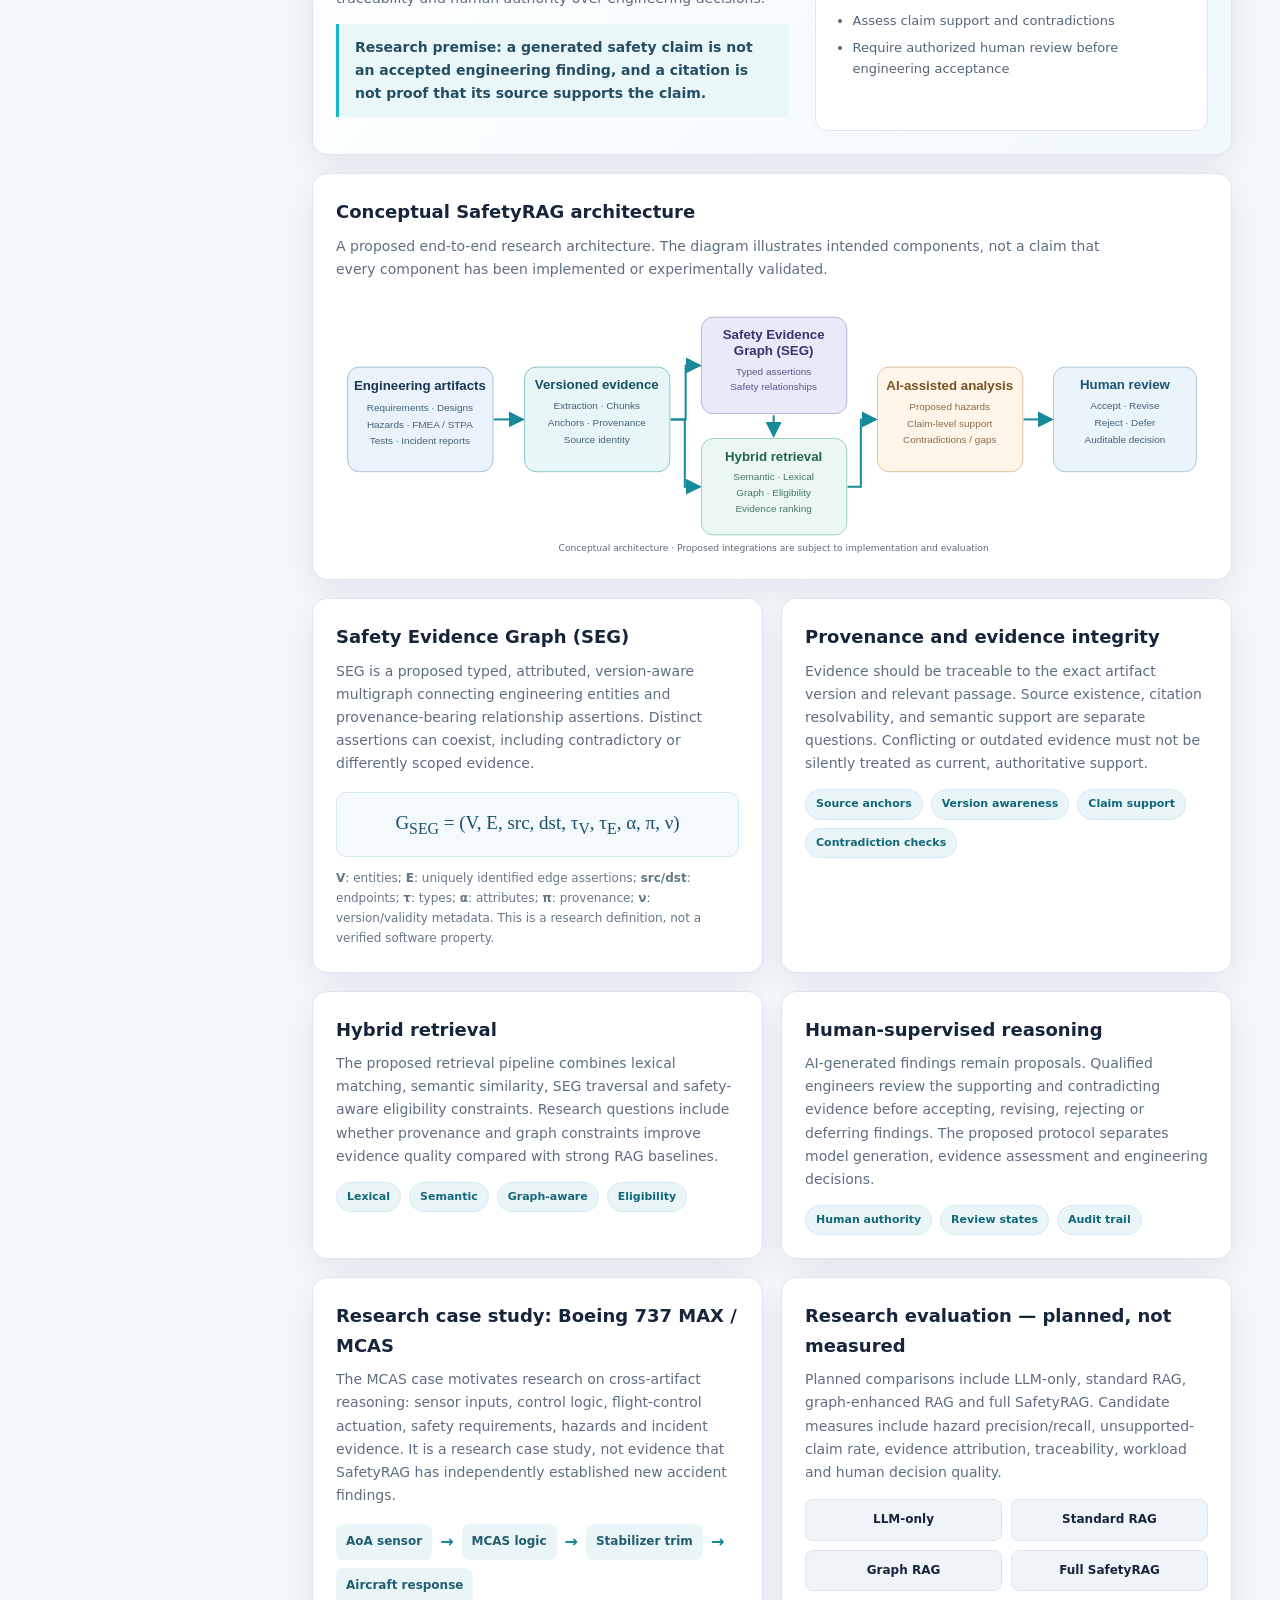
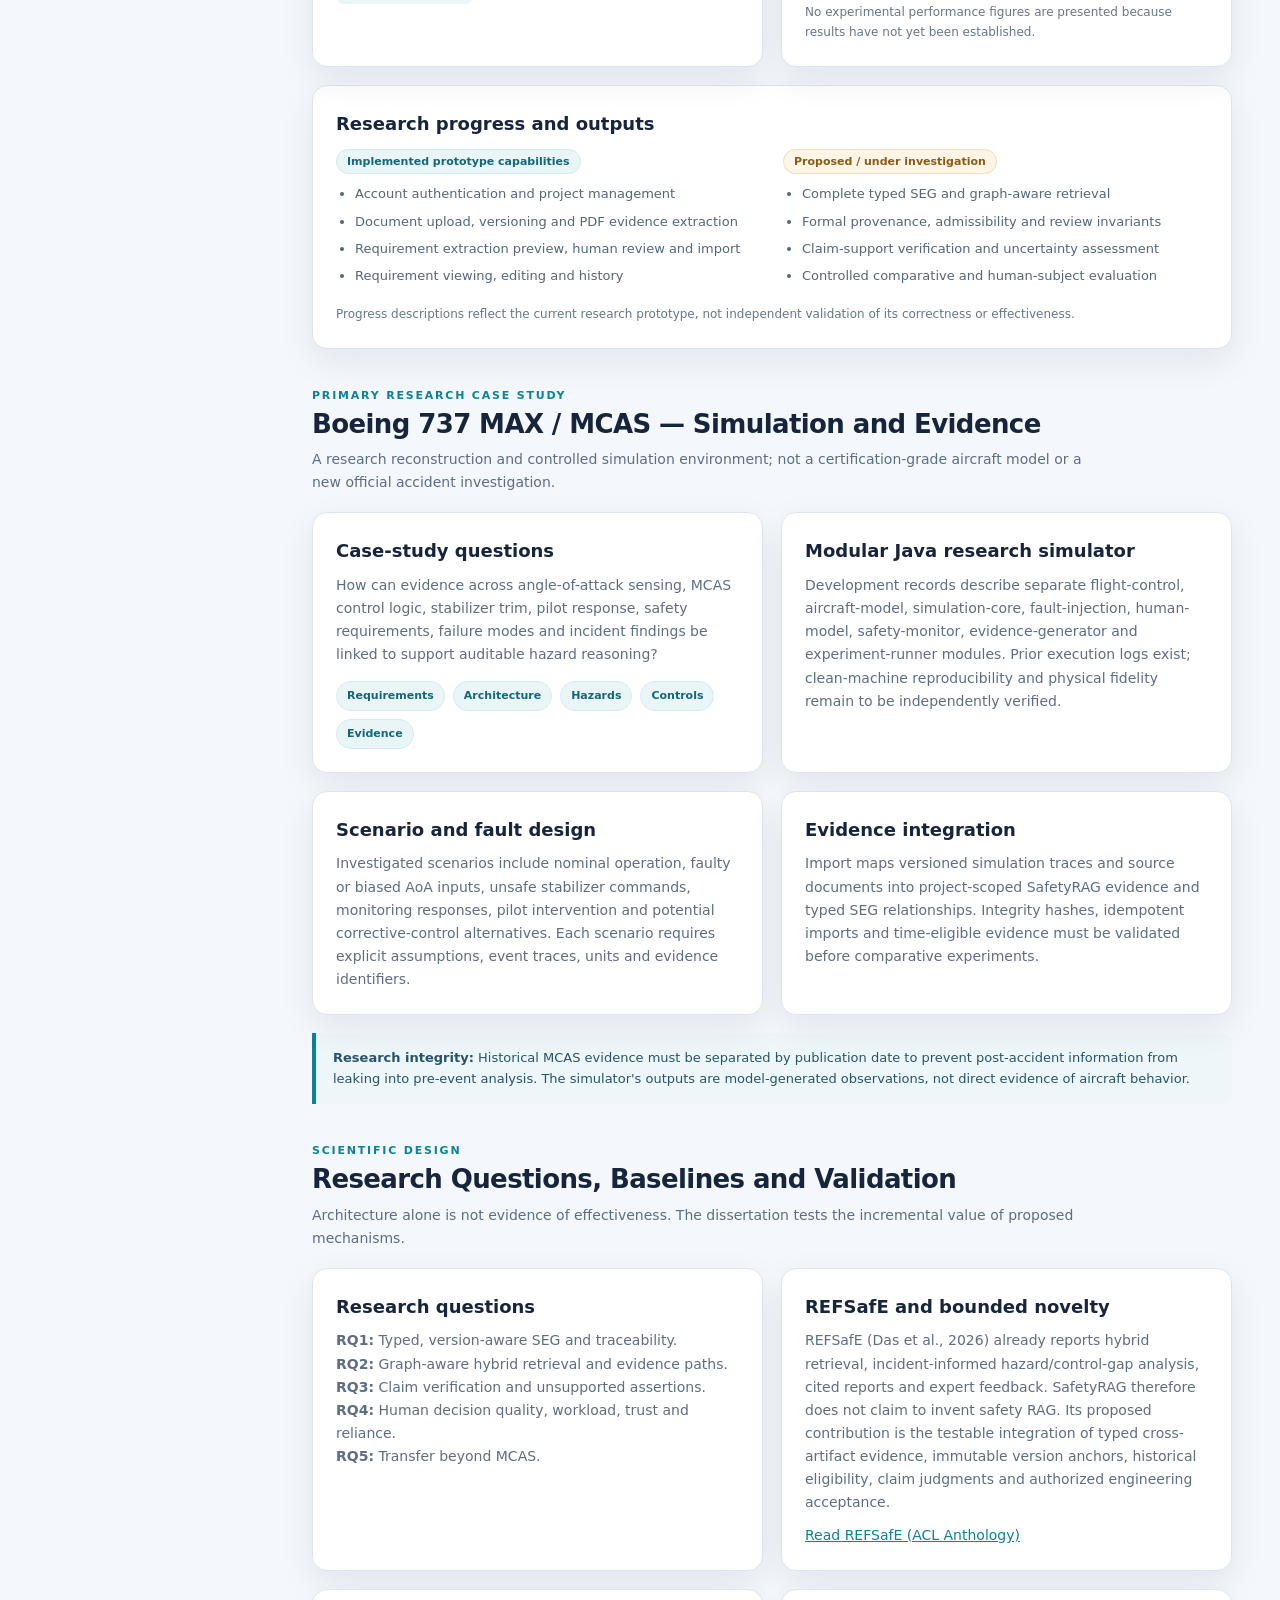
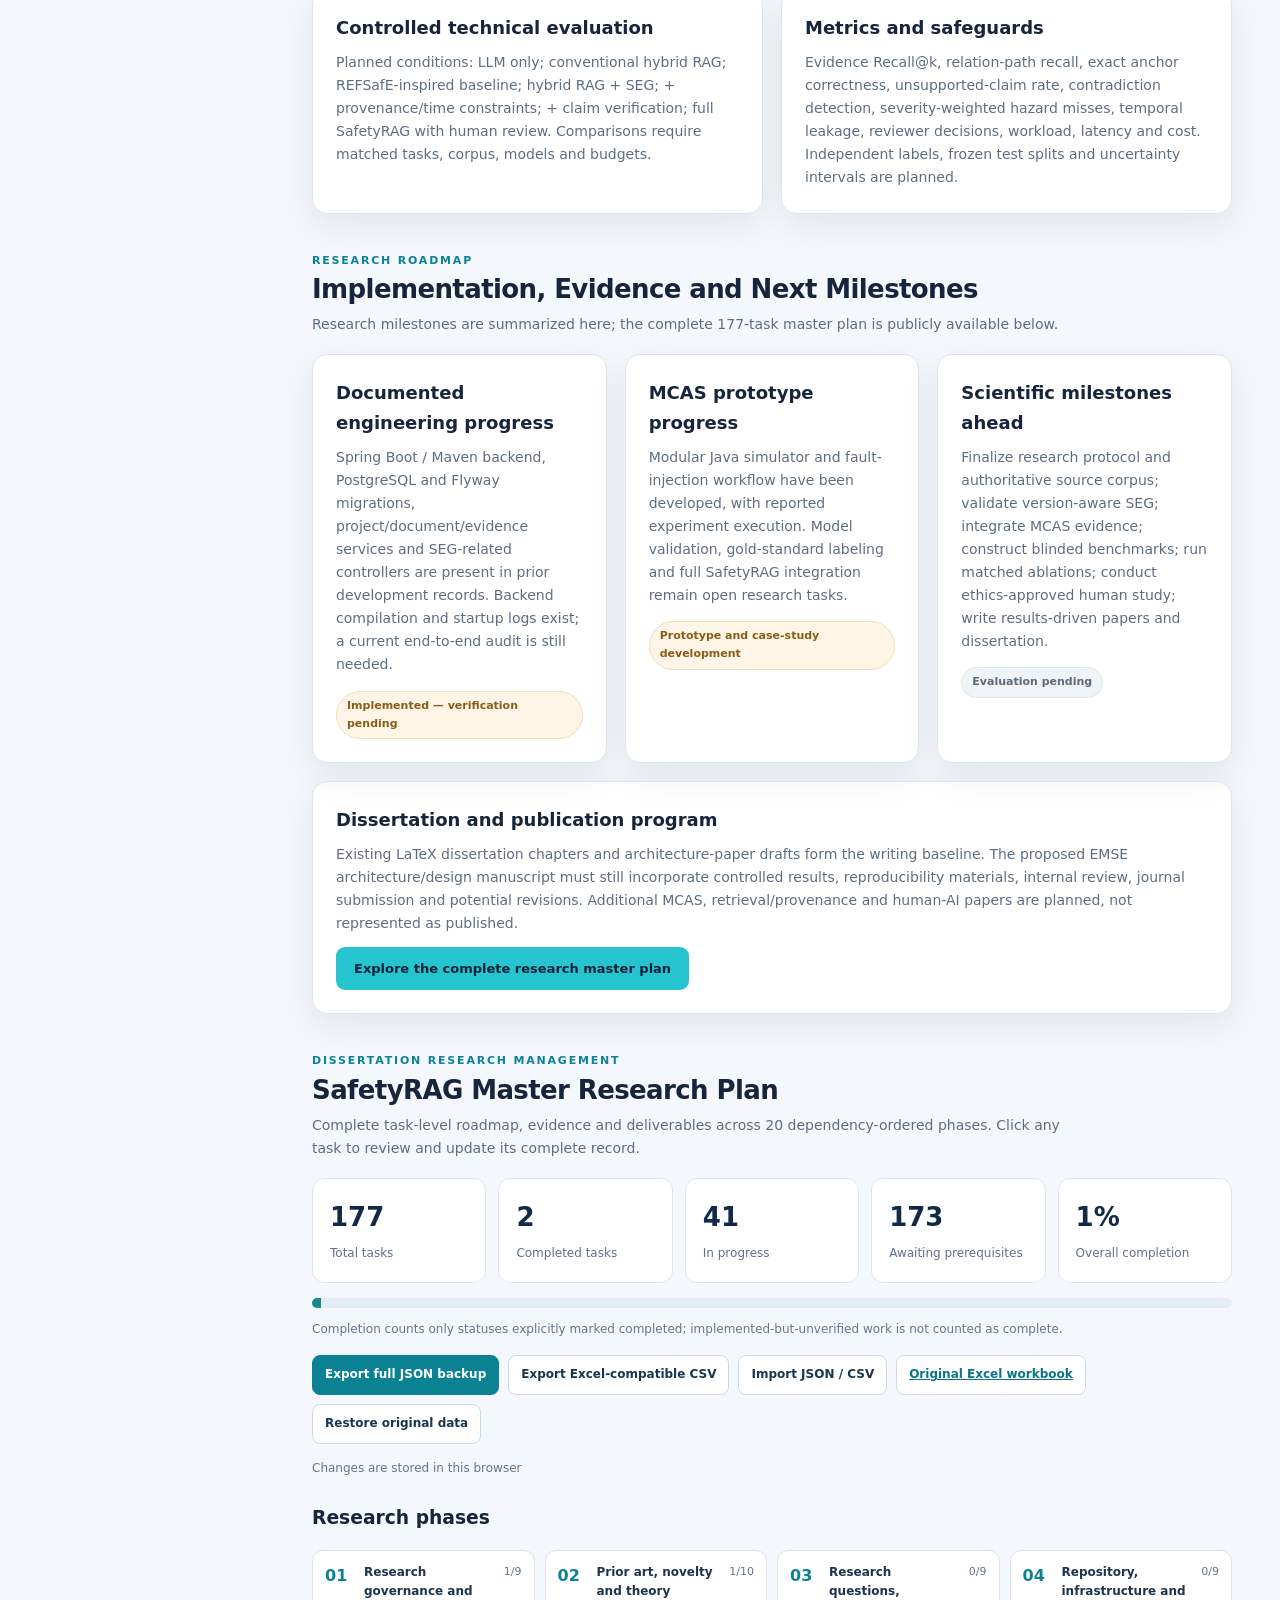
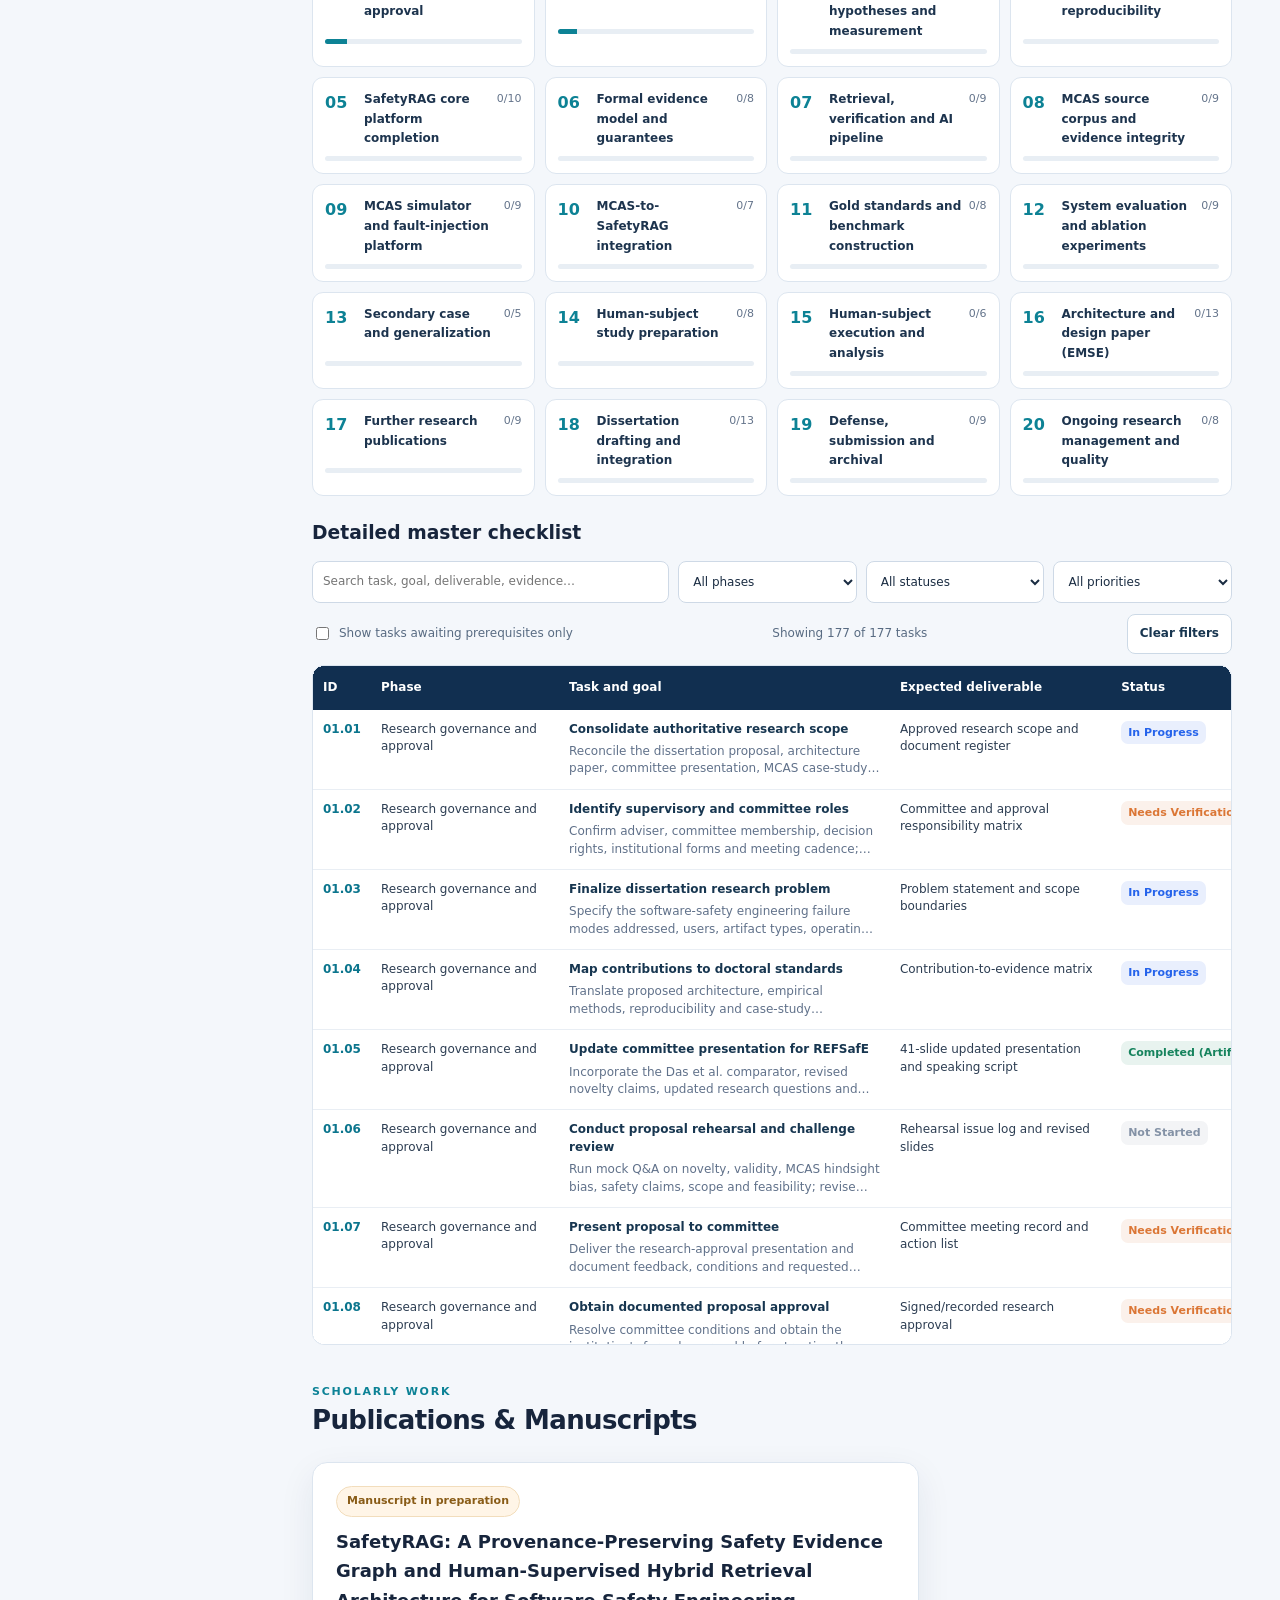
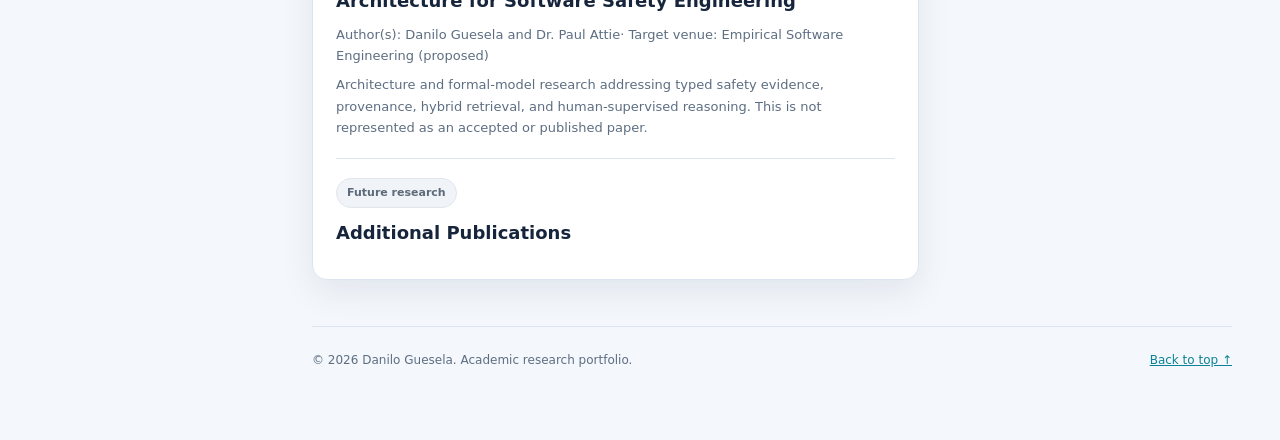
==== commit 4a00209b: "Update index.html" ====
--- a/index.html
+++ b/index.html
@@ -190,8 +190,7 @@
 <article class="card span-6"><h3>Case-study questions</h3><p>How can evidence across angle-of-attack sensing, MCAS control logic, stabilizer trim, pilot response, safety requirements, failure modes and incident findings be linked to support auditable hazard reasoning?</p><div class="tag-row"><span class="tag">Requirements</span><span class="tag">Architecture</span><span class="tag">Hazards</span><span class="tag">Controls</span><span class="tag">Evidence</span></div></article>
 <article class="card span-6"><h3>Modular Java research simulator</h3><p>Development records describe separate flight-control, aircraft-model, simulation-core, fault-injection, human-model, safety-monitor, evidence-generator and experiment-runner modules. Prior execution logs exist; clean-machine reproducibility and physical fidelity remain to be independently verified.</p></article>
 <article class="card span-6"><h3>Scenario and fault design</h3><p>Investigated scenarios include nominal operation, faulty or biased AoA inputs, unsafe stabilizer commands, monitoring responses, pilot intervention and potential corrective-control alternatives. Each scenario requires explicit assumptions, event traces, units and evidence identifiers.</p></article>
-<article class="card span-6"><h3>Evidence integration</h3>
-  <p>Import maps versioned simulation traces and source documents into project-scoped SafetyRAG evidence and typed SEG relationships. Integrity hashes, idempotent imports and time-eligible evidence must be validated before comparative experiments.</p></article>
+<article class="card span-6"><h3>Evidence integration</h3><p>Import maps versioned simulation traces and source documents into project-scoped SafetyRAG evidence and typed SEG relationships. Integrity hashes, idempotent imports and time-eligible evidence must be validated before comparative experiments.</p></article>
 </div>
 <div class="notice" style="margin-top:18px"><strong>Research integrity:</strong> Historical MCAS evidence must be separated by publication date to prevent post-accident information from leaking into pre-event analysis. The simulator's outputs are model-generated observations, not direct evidence of aircraft behavior.</div>
 </section>
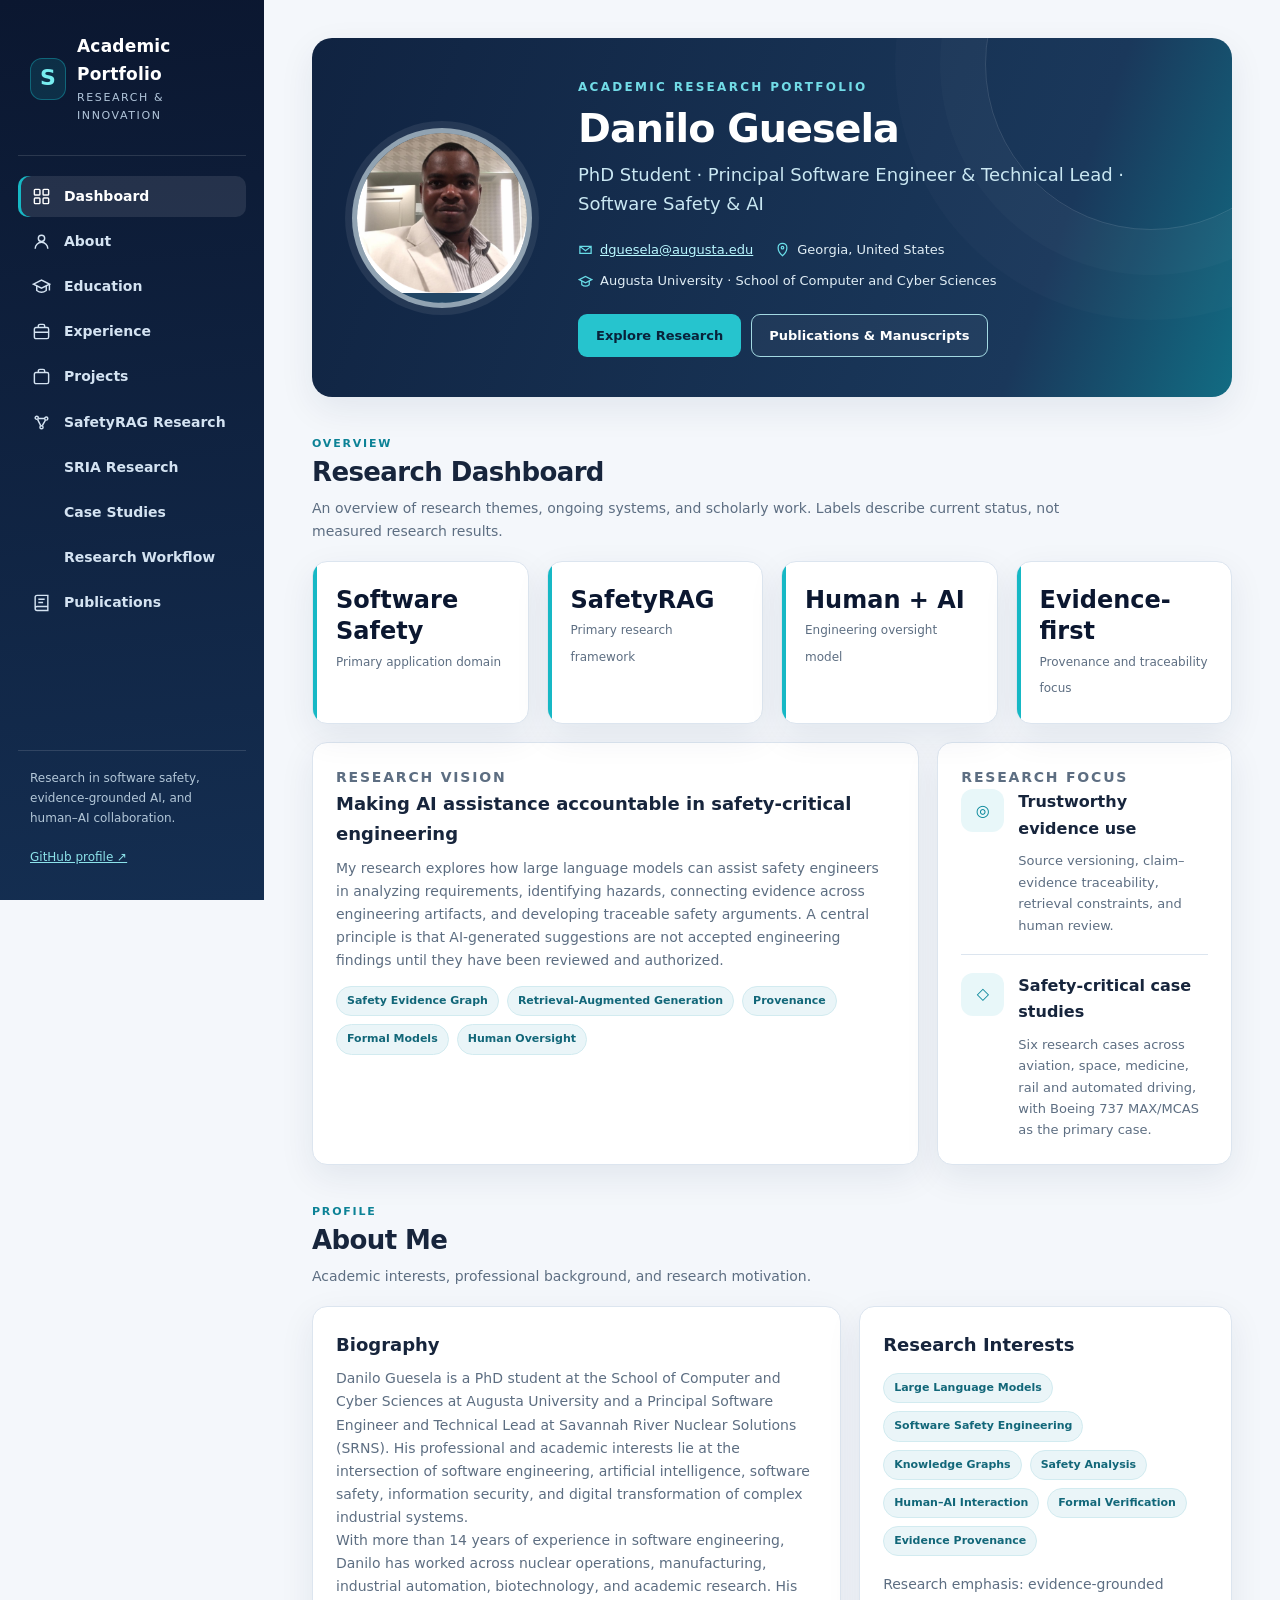
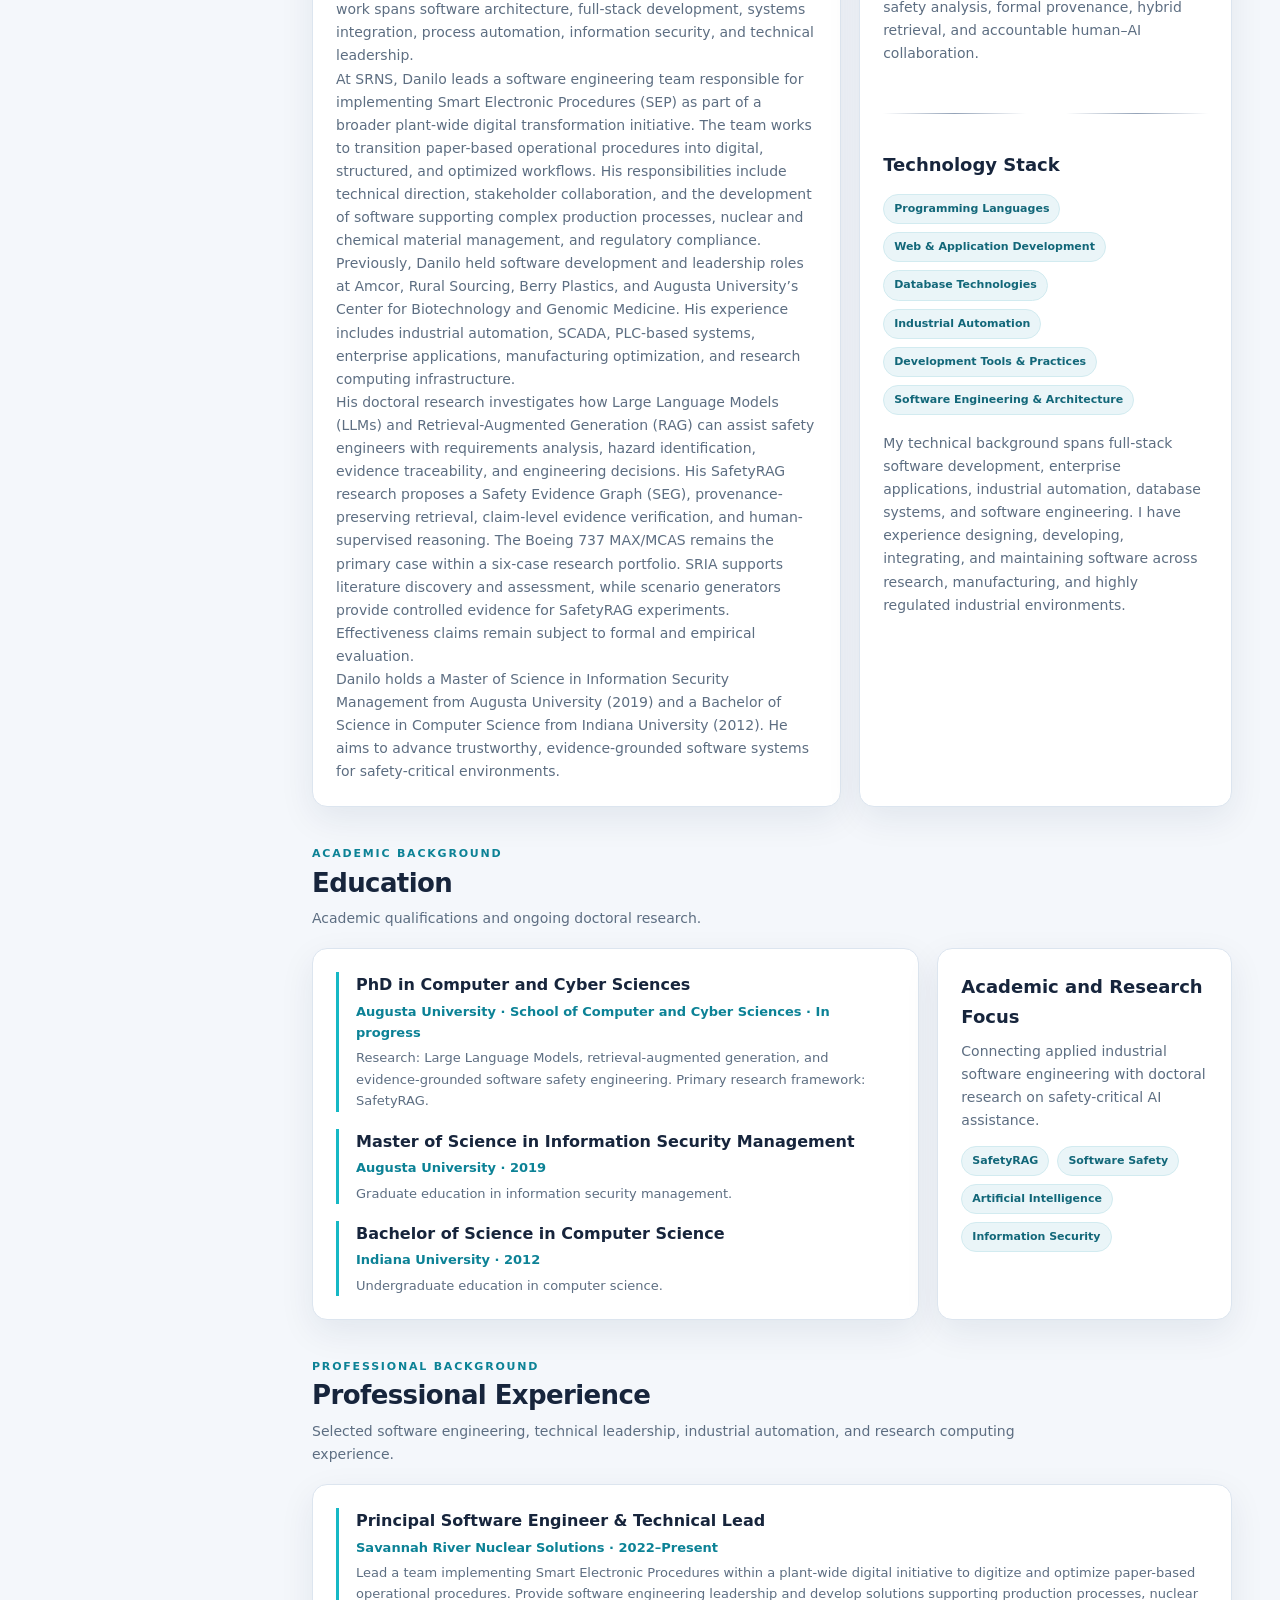
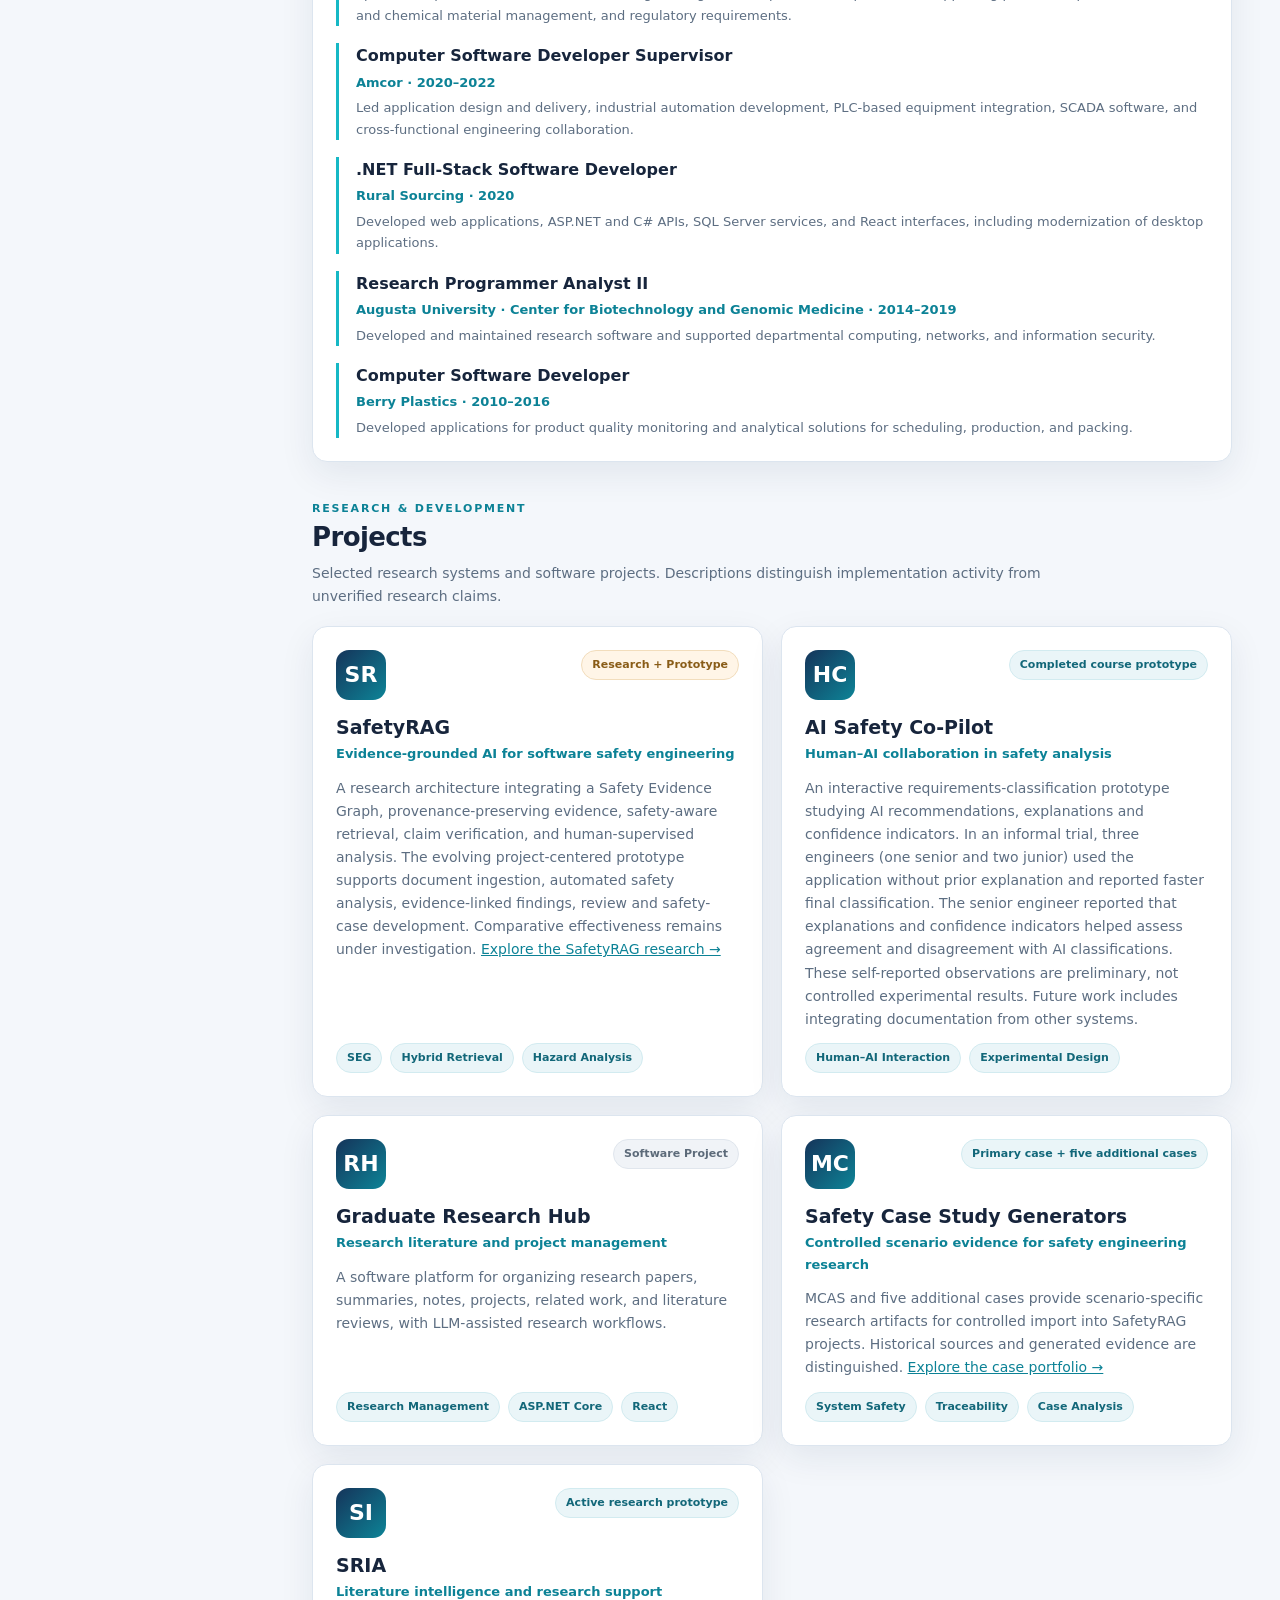
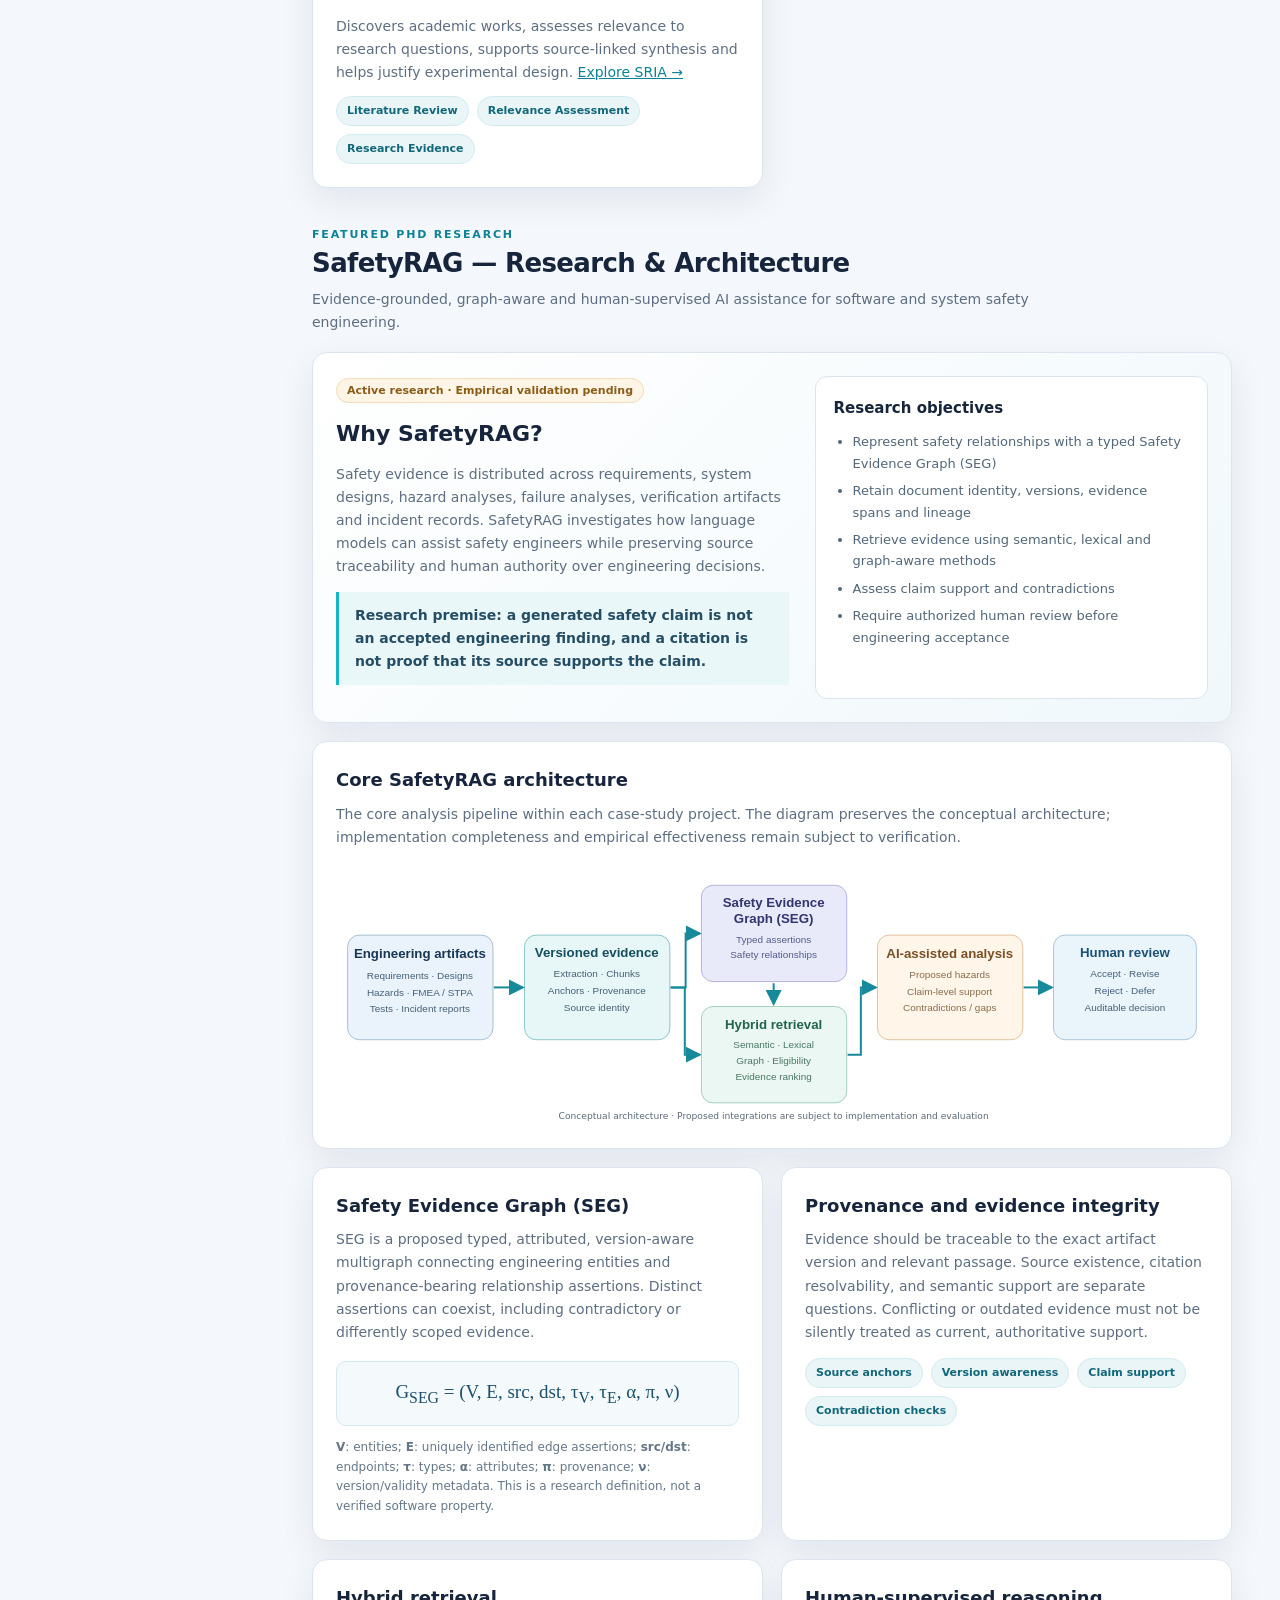
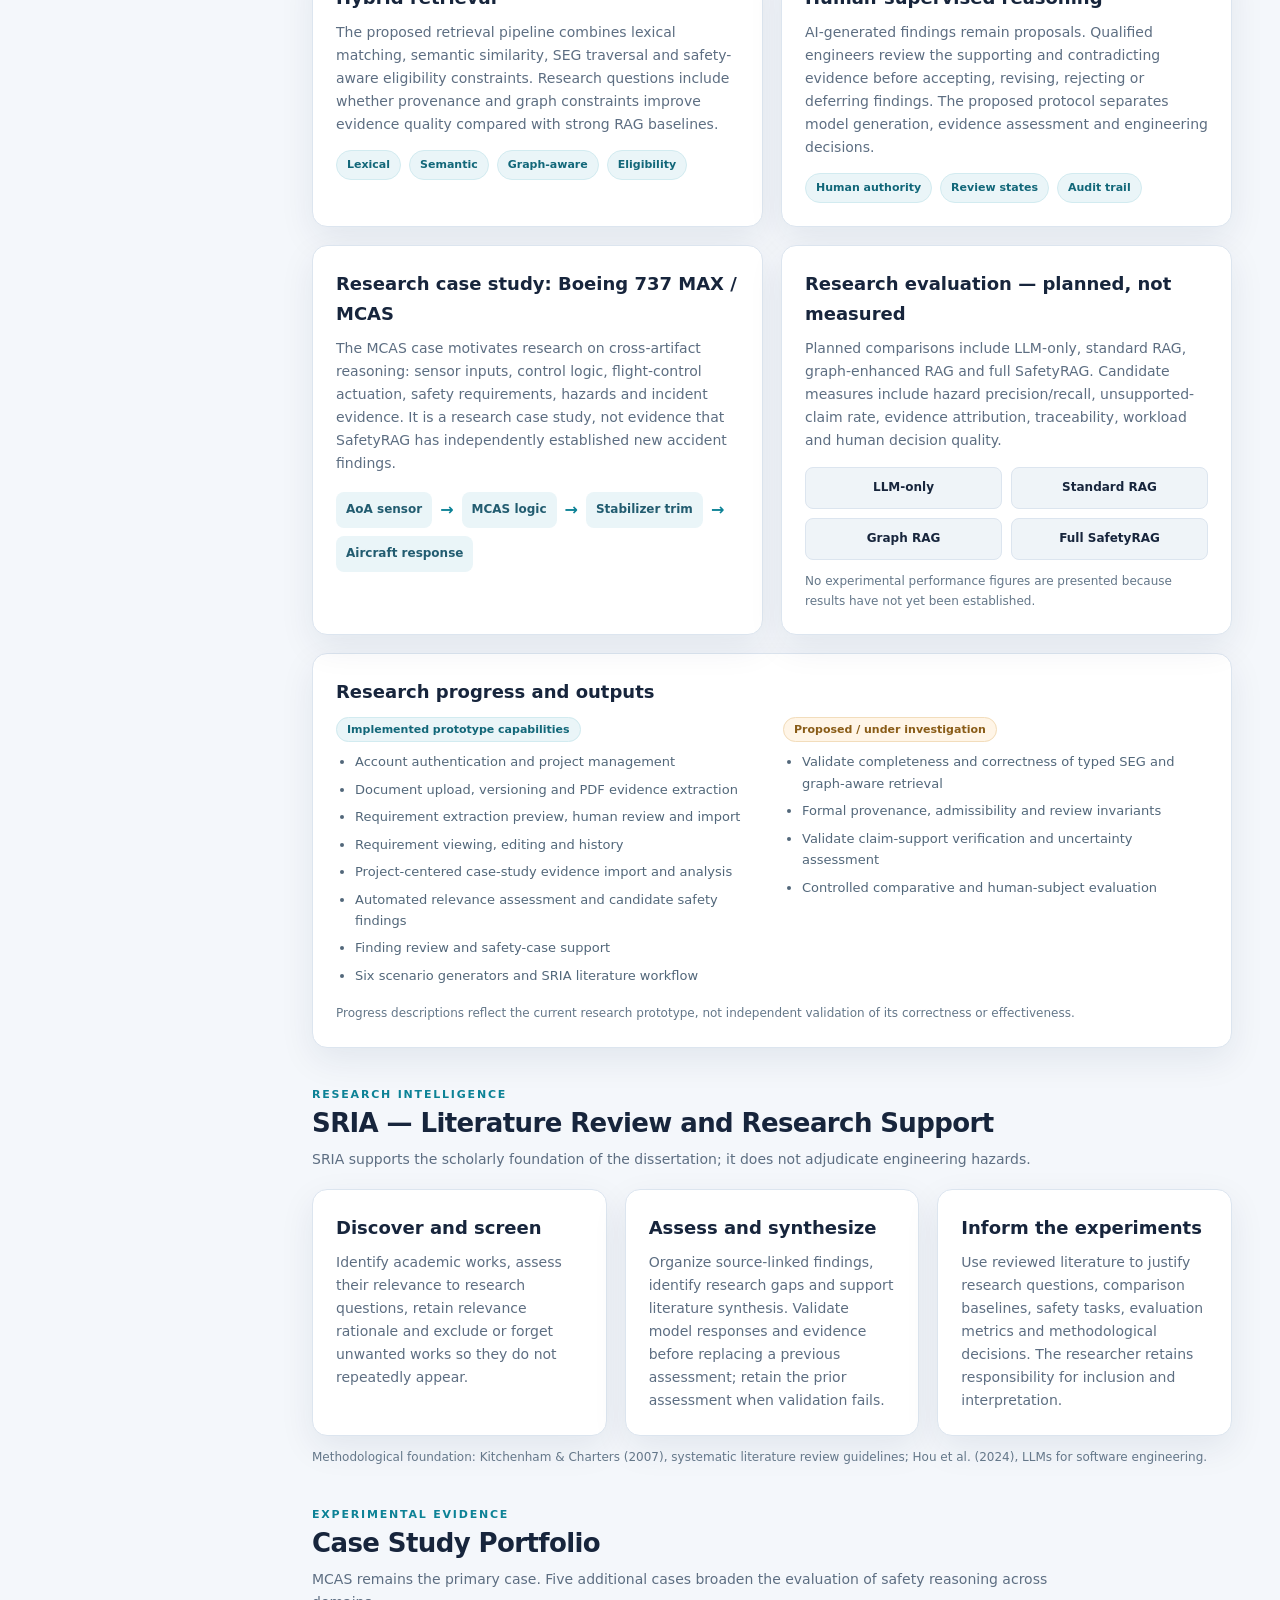
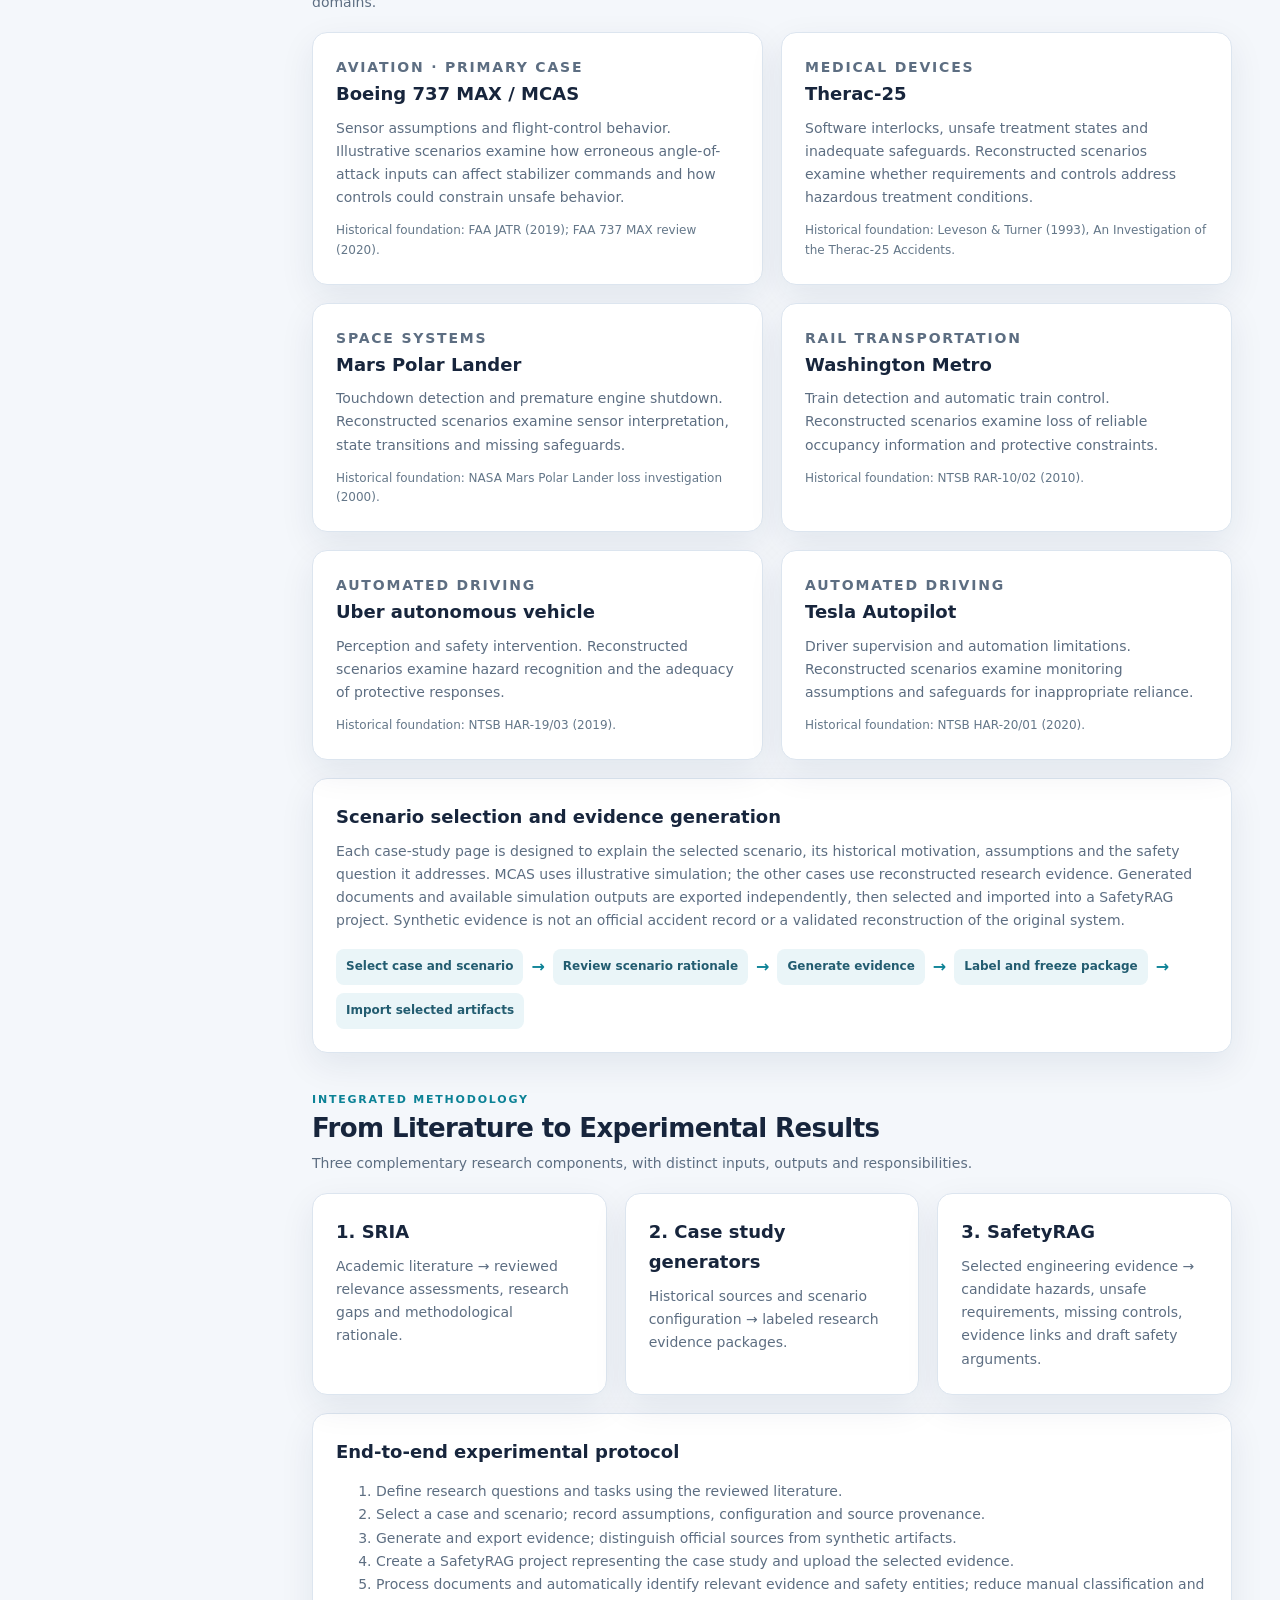
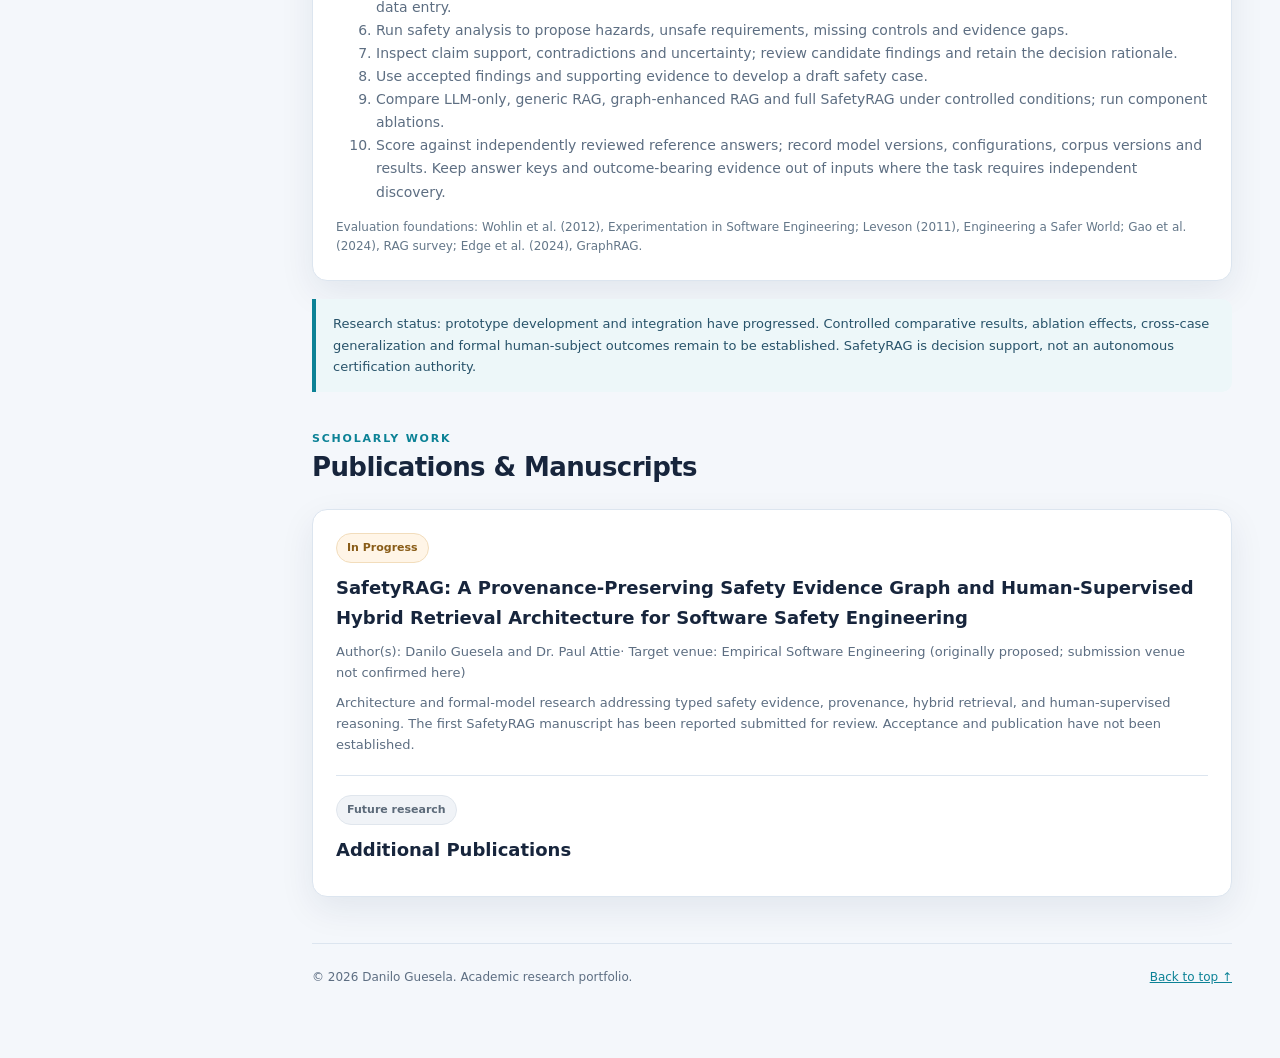
==== commit 6a62e8f8: "updated index file to reflect changes made so far" ====
--- a/index.html
+++ b/index.html
@@ -9,27 +9,19 @@
   <style>
     :root{--navy:#0b1730;--navy2:#132747;--accent:#16b8c5;--accent2:#0c8296;--ink:#17253c;--muted:#5d6e82;--paper:#f4f7fb;--white:#fff;--border:#dce5ef;--shadow:0 12px 35px rgba(18,41,75,.08);--sidebar:264px}
     *{box-sizing:border-box}html{scroll-behavior:smooth}body{margin:0;background:var(--paper);color:var(--ink);font-family:Inter,ui-sans-serif,system-ui,-apple-system,"Segoe UI",sans-serif;line-height:1.65}a{color:var(--accent2)}a:hover{text-decoration:none}button{font:inherit} .skip{position:absolute;left:-9999px;top:10px;background:#fff;padding:8px;z-index:99}.skip:focus{left:10px}
-    .sidebar{position:fixed;inset:0 auto 0 0;width:var(--sidebar);background:linear-gradient(175deg,var(--navy),#142e51);color:#fff;display:flex;flex-direction:column;padding:32px 18px;z-index:20;transition:transform .25s ease}.brand{display:flex;align-items:center;gap:11px;padding:0 12px 30px;border-bottom:1px solid #ffffff20}.brand-symbol{display:grid;place-items:center;width:42px;height:42px;background:#17b6c524;border:1px solid #16b8c566;border-radius:12px;font-weight:800;color:#77edf0;font-size:22px}.brand strong{font-size:17px;letter-spacing:.2px}.brand small{display:block;color:#b2c6db;font-size:11px;letter-spacing:1.6px;text-transform:uppercase}.nav{display:grid;gap:7px;margin-top:32px}.nav a{color:#d4e3f2;text-decoration:none;display:flex;align-items:center;gap:13px;padding:12px 14px;border-radius:10px;font-weight:600;font-size:14px;transition:.2s}.nav a:hover,.nav a.active{background:#ffffff19;color:#fff}.nav a.active{box-shadow:inset 3px 0 0 var(--accent)}.nav svg{width:19px;height:19px;flex-shrink:0}.sidebar-foot{margin-top:auto;padding:18px 12px 0;border-top:1px solid #ffffff20;font-size:8px;color:#b3c7d8}.sidebar-foot a{color:#8ce3ea}.main{margin-left:var(--sidebar);min-width:0}.topbar{display:none}.container{max-width:1320px;padding:38px 48px 70px;margin:0 auto}.hero{background:linear-gradient(110deg,#102341,#1a385b 78%,#126c83);border-radius:20px;box-shadow:var(--shadow);color:white;padding:40px;display:grid;grid-template-columns:190px minmax(0,1fr);gap:36px;align-items:center;position:relative;overflow:hidden}.hero:after{content:"";position:absolute;right:-85px;top:-140px;width:330px;height:330px;border:1px solid #ffffff20;border-radius:50%;box-shadow:0 0 0 45px #ffffff05,0 0 0 90px #ffffff04;pointer-events:none}.avatar{width:180px;height:180px;border-radius:50%;border:5px solid #ffffff80;box-shadow:0 0 0 7px #ffffff14;background:#224665;overflow:hidden;display:grid;place-items:center;position:relative;z-index:1}.avatar img{width:100%;height:100%;object-fit:cover;display:block}.avatar-fallback{display:flex;flex-direction:column;align-items:center;justify-content:center;color:#e6f5ff;gap:7px;text-align:center;font-size:11px;letter-spacing:.3px}.avatar-fallback svg{width:70px;height:70px}.eyebrow{text-transform:uppercase;letter-spacing:2.3px;color:#72dce7;font-size:12px;font-weight:800;margin:0 0 8px}.hero h1{font-size:clamp(29px,3.1vw,47px);line-height:1.13;margin:0 0 9px;letter-spacing:-1px}.role{font-size:18px;color:#c9e7f2;margin:0 0 20px}.hero-details{display:flex;gap:10px 22px;flex-wrap:wrap;font-size:13px;color:#e0edf5;position:relative;z-index:1}.hero-details span{display:inline-flex;align-items:center;gap:7px}.hero-details svg{width:15px;height:15px;color:#69dce7}.hero-details a{color:#b9f7ff}.hero-actions{display:flex;gap:10px;flex-wrap:wrap;margin-top:22px;position:relative;z-index:1}.btn{display:inline-flex;align-items:center;justify-content:center;border-radius:9px;text-decoration:none;padding:10px 17px;font-weight:750;font-size:13px;border:1px solid transparent}.btn.primary{background:#26c4ce;color:#09223a}.btn.secondary{border-color:#a3d9e2;color:#fff;background:#ffffff0a}.btn:hover{filter:brightness(1.07)}.section{scroll-margin-top:26px;margin-top:38px}.section-head{display:flex;align-items:flex-end;justify-content:space-between;gap:16px;margin-bottom:18px}.kicker{font-size:11px;letter-spacing:1.8px;text-transform:uppercase;font-weight:800;color:var(--accent2);margin:0 0 3px}.section h2{font-size:26px;line-height:1.25;margin:0;letter-spacing:-.6px}.section-intro{color:var(--muted);font-size:14px;margin:8px 0 0;max-width:780px}.grid{display:grid;grid-template-columns:repeat(12,minmax(0,1fr));gap:18px}.card{background:#fff;border:1px solid var(--border);border-radius:15px;box-shadow:var(--shadow);padding:23px;min-width:0}.card h3{margin:0 0 8px;font-size:18px}.card p{margin:0;color:var(--muted);font-size:14px}.stat{grid-column:span 3;position:relative;overflow:hidden}.stat:before{content:"";position:absolute;left:0;top:0;bottom:0;width:4px;background:var(--accent)}.stat strong{display:block;font-size:24px;color:var(--navy);line-height:1.3}.stat span{color:var(--muted);font-size:12px}.span-8{grid-column:span 8}.span-7{grid-column:span 7}.span-6{grid-column:span 6}.span-5{grid-column:span 5}.span-4{grid-column:span 4}.span-12{grid-column:span 12}.tag-row{display:flex;flex-wrap:wrap;gap:8px;margin-top:14px}.tag{background:#eaf5f8;border:1px solid #d2ebf0;color:#126779;padding:5px 10px;border-radius:999px;font-size:11px;font-weight:750}.tag.grey{background:#f0f3f7;border-color:#e0e6ed;color:#5c6a79}.tag.amber{background:#fff5e7;border-color:#f2ddbc;color:#895c17}.feature{display:flex;gap:14px;align-items:flex-start}.feature-icon{width:43px;height:43px;border-radius:12px;flex-shrink:0;display:grid;place-items:center;background:#e8f7f9;color:#07879a}.feature-icon svg{width:22px;height:22px}.feature h3{font-size:16px}.feature p{font-size:13px}.timeline{display:grid;gap:17px}.timeline-item{border-left:3px solid var(--accent);padding-left:17px}.timeline-item h3{margin:0 0 2px;font-size:16px}.timeline-item .sub{color:var(--accent2);font-weight:700;font-size:13px;margin-bottom:4px}.timeline-item p{font-size:13px}.project-card{display:flex;flex-direction:column;gap:12px}.project-top{display:flex;justify-content:space-between;gap:12px;align-items:flex-start}.project-symbol{width:50px;height:50px;border-radius:13px;background:linear-gradient(135deg,#15345a,#0d8497);color:white;display:grid;place-items:center;font-weight:800;font-size:22px}.project-card h3{margin:0;font-size:19px}.project-card .subtitle{font-size:13px;color:var(--accent2);font-weight:700}.project-card p{flex:1}.project-card .tag-row{margin-top:0}.pub{padding:19px 0;border-bottom:1px solid var(--border)}.pub:first-child{padding-top:0}.pub:last-child{border:0;padding-bottom:0}.pub-title{font-size:16px;font-weight:750;margin:0 0 5px}.pub-meta{font-size:13px;color:var(--muted);margin-bottom:8px}.pub p{font-size:13px}.notice{border-left:4px solid var(--accent2);padding:14px 17px;background:#edf7f9;border-radius:0 10px 10px 0;color:#28536a;font-size:13px}.footer{border-top:1px solid var(--border);margin-top:46px;padding-top:24px;display:flex;justify-content:space-between;gap:12px;color:var(--muted);font-size:12px}.menu-toggle{border:0;border-radius:9px;background:#193655;color:#fff;padding:9px;cursor:pointer;display:grid;place-items:center}.menu-toggle svg{width:22px;height:22px}.overlay{display:none}.sr-only{position:absolute;width:1px;height:1px;padding:0;margin:-1px;overflow:hidden;clip:rect(0,0,0,0);white-space:nowrap;border:0}
+    .sidebar{position:fixed;inset:0 auto 0 0;width:var(--sidebar);background:linear-gradient(175deg,var(--navy),#142e51);color:#fff;display:flex;flex-direction:column;padding:32px 18px;z-index:20;transition:transform .25s ease}.brand{display:flex;align-items:center;gap:11px;padding:0 12px 30px;border-bottom:1px solid #ffffff20}.brand-symbol{display:grid;place-items:center;width:42px;height:42px;background:#17b6c524;border:1px solid #16b8c566;border-radius:12px;font-weight:800;color:#77edf0;font-size:22px}.brand strong{font-size:17px;letter-spacing:.2px}.brand small{display:block;color:#b2c6db;font-size:11px;letter-spacing:1.6px;text-transform:uppercase}.nav{display:grid;gap:7px;margin-top:32px}.nav a{color:#d4e3f2;text-decoration:none;display:flex;align-items:center;gap:13px;padding:12px 14px;border-radius:10px;font-weight:600;font-size:14px;transition:.2s}.nav a:hover,.nav a.active{background:#ffffff19;color:#fff}.nav a.active{box-shadow:inset 3px 0 0 var(--accent)}.nav svg{width:19px;height:19px;flex-shrink:0}.sidebar-foot{margin-top:auto;padding:18px 12px 0;border-top:1px solid #ffffff20;font-size:12px;color:#b3c7d8}.sidebar-foot a{color:#8ce3ea}.main{margin-left:var(--sidebar);min-width:0}.topbar{display:none}.container{max-width:1320px;padding:38px 48px 70px;margin:0 auto}.hero{background:linear-gradient(110deg,#102341,#1a385b 78%,#126c83);border-radius:20px;box-shadow:var(--shadow);color:white;padding:40px;display:grid;grid-template-columns:190px minmax(0,1fr);gap:36px;align-items:center;position:relative;overflow:hidden}.hero:after{content:"";position:absolute;right:-85px;top:-140px;width:330px;height:330px;border:1px solid #ffffff20;border-radius:50%;box-shadow:0 0 0 45px #ffffff05,0 0 0 90px #ffffff04;pointer-events:none}.avatar{width:180px;height:180px;border-radius:50%;border:5px solid #ffffff80;box-shadow:0 0 0 7px #ffffff14;background:#224665;overflow:hidden;display:grid;place-items:center;position:relative;z-index:1}.avatar img{width:100%;height:100%;object-fit:cover;display:block}.avatar-fallback{display:flex;flex-direction:column;align-items:center;justify-content:center;color:#e6f5ff;gap:7px;text-align:center;font-size:11px;letter-spacing:.3px}.avatar-fallback svg{width:70px;height:70px}.eyebrow{text-transform:uppercase;letter-spacing:2.3px;color:#72dce7;font-size:12px;font-weight:800;margin:0 0 8px}.hero h1{font-size:clamp(29px,3.1vw,47px);line-height:1.13;margin:0 0 9px;letter-spacing:-1px}.role{font-size:18px;color:#c9e7f2;margin:0 0 20px}.hero-details{display:flex;gap:10px 22px;flex-wrap:wrap;font-size:13px;color:#e0edf5;position:relative;z-index:1}.hero-details span{display:inline-flex;align-items:center;gap:7px}.hero-details svg{width:15px;height:15px;color:#69dce7}.hero-details a{color:#b9f7ff}.hero-actions{display:flex;gap:10px;flex-wrap:wrap;margin-top:22px;position:relative;z-index:1}.btn{display:inline-flex;align-items:center;justify-content:center;border-radius:9px;text-decoration:none;padding:10px 17px;font-weight:750;font-size:13px;border:1px solid transparent}.btn.primary{background:#26c4ce;color:#09223a}.btn.secondary{border-color:#a3d9e2;color:#fff;background:#ffffff0a}.btn:hover{filter:brightness(1.07)}.section{scroll-margin-top:26px;margin-top:38px}.section-head{display:flex;align-items:flex-end;justify-content:space-between;gap:16px;margin-bottom:18px}.kicker{font-size:11px;letter-spacing:1.8px;text-transform:uppercase;font-weight:800;color:var(--accent2);margin:0 0 3px}.section h2{font-size:26px;line-height:1.25;margin:0;letter-spacing:-.6px}.section-intro{color:var(--muted);font-size:14px;margin:8px 0 0;max-width:780px}.grid{display:grid;grid-template-columns:repeat(12,minmax(0,1fr));gap:18px}.card{background:#fff;border:1px solid var(--border);border-radius:15px;box-shadow:var(--shadow);padding:23px;min-width:0}.card h3{margin:0 0 8px;font-size:18px}.card p{margin:0;color:var(--muted);font-size:14px}.stat{grid-column:span 3;position:relative;overflow:hidden}.stat:before{content:"";position:absolute;left:0;top:0;bottom:0;width:4px;background:var(--accent)}.stat strong{display:block;font-size:24px;color:var(--navy);line-height:1.3}.stat span{color:var(--muted);font-size:12px}.span-8{grid-column:span 8}.span-7{grid-column:span 7}.span-6{grid-column:span 6}.span-5{grid-column:span 5}.span-4{grid-column:span 4}.span-12{grid-column:span 12}.tag-row{display:flex;flex-wrap:wrap;gap:8px;margin-top:14px}.tag{background:#eaf5f8;border:1px solid #d2ebf0;color:#126779;padding:5px 10px;border-radius:999px;font-size:11px;font-weight:750}.tag.grey{background:#f0f3f7;border-color:#e0e6ed;color:#5c6a79}.tag.amber{background:#fff5e7;border-color:#f2ddbc;color:#895c17}.feature{display:flex;gap:14px;align-items:flex-start}.feature-icon{width:43px;height:43px;border-radius:12px;flex-shrink:0;display:grid;place-items:center;background:#e8f7f9;color:#07879a}.feature-icon svg{width:22px;height:22px}.feature h3{font-size:16px}.feature p{font-size:13px}.timeline{display:grid;gap:17px}.timeline-item{border-left:3px solid var(--accent);padding-left:17px}.timeline-item h3{margin:0 0 2px;font-size:16px}.timeline-item .sub{color:var(--accent2);font-weight:700;font-size:13px;margin-bottom:4px}.timeline-item p{font-size:13px}.project-card{display:flex;flex-direction:column;gap:12px}.project-top{display:flex;justify-content:space-between;gap:12px;align-items:flex-start}.project-symbol{width:50px;height:50px;border-radius:13px;background:linear-gradient(135deg,#15345a,#0d8497);color:white;display:grid;place-items:center;font-weight:800;font-size:22px}.project-card h3{margin:0;font-size:19px}.project-card .subtitle{font-size:13px;color:var(--accent2);font-weight:700}.project-card p{flex:1}.project-card .tag-row{margin-top:0}.pub{padding:19px 0;border-bottom:1px solid var(--border)}.pub:first-child{padding-top:0}.pub:last-child{border:0;padding-bottom:0}.pub-title{font-size:16px;font-weight:750;margin:0 0 5px}.pub-meta{font-size:13px;color:var(--muted);margin-bottom:8px}.pub p{font-size:13px}.notice{border-left:4px solid var(--accent2);padding:14px 17px;background:#edf7f9;border-radius:0 10px 10px 0;color:#28536a;font-size:13px}.footer{border-top:1px solid var(--border);margin-top:46px;padding-top:24px;display:flex;justify-content:space-between;gap:12px;color:var(--muted);font-size:12px}.menu-toggle{border:0;border-radius:9px;background:#193655;color:#fff;padding:9px;cursor:pointer;display:grid;place-items:center}.menu-toggle svg{width:22px;height:22px}.overlay{display:none}.sr-only{position:absolute;width:1px;height:1px;padding:0;margin:-1px;overflow:hidden;clip:rect(0,0,0,0);white-space:nowrap;border:0}
     @media(max-width:1100px){.container{padding:28px}.hero{grid-template-columns:150px 1fr;padding:30px;gap:25px}.avatar{width:145px;height:145px}.stat{grid-column:span 6}.span-8,.span-7,.span-5,.span-4{grid-column:span 6}}
     @media(max-width:760px){.sidebar{transform:translateX(-100%);width:278px}.sidebar.open{transform:translateX(0)}.overlay.show{display:block;position:fixed;inset:0;background:#0b173099;z-index:15}.main{margin-left:0}.topbar{display:flex;align-items:center;justify-content:space-between;background:var(--navy);color:#fff;padding:13px 20px;position:sticky;top:0;z-index:10}.topbar strong{font-size:15px}.container{padding:18px 16px 44px}.hero{grid-template-columns:1fr;text-align:center;justify-items:center;padding:28px 20px}.hero-details,.hero-actions{justify-content:center}.hero h1{font-size:32px}.role{font-size:15px}.section{scroll-margin-top:76px}.span-8,.span-7,.span-6,.span-5,.span-4,.stat{grid-column:span 12}.footer{flex-direction:column}}
     @media(prefers-reduced-motion:reduce){html{scroll-behavior:auto}*,*:before,*:after{transition:none!important}}
 
     .research-lead{display:grid;grid-template-columns:1.15fr 1fr;gap:26px;background:linear-gradient(135deg,#fff,#f0f8fb)}.research-lead h3{margin:14px 0 10px;font-size:22px}.research-lead p{margin:0 0 14px}.research-quote{padding:12px 16px;border-left:3px solid #16b8c5;background:#eaf7f9;color:#254d63!important;font-weight:650}.research-aim{background:#fff;border:1px solid #dce5ef;border-radius:12px;padding:18px}.research-aim strong{font-size:15px}.research-aim ul,.progress-grid ul{margin:10px 0 0;padding-left:19px;font-size:13px;color:#52677a}.research-aim li,.progress-grid li{margin:6px 0}.diagram-wrap{overflow-x:auto;margin-top:18px}.architecture-svg{display:block;width:100%;min-width:760px;height:auto}.formula{margin:17px 0 10px;padding:14px 12px;border:1px solid #d4e8ef;background:#f4f9fb;border-radius:10px;font-family:Georgia,serif;font-size:19px;text-align:center;color:#1a506b;overflow-wrap:anywhere}.formula-note{font-size:12px!important;margin-top:12px!important;color:#647789!important}.case-flow{display:flex;flex-wrap:wrap;gap:8px;align-items:center;margin-top:17px}.case-flow span{padding:8px 10px;border-radius:8px;background:#eaf5f8;color:#225c70;font-size:12px;font-weight:700}.case-flow b{color:#0c8296}.evaluation-list{display:grid;grid-template-columns:repeat(2,1fr);gap:9px;margin-top:15px}.evaluation-list span{padding:10px 12px;background:#eff4f8;border:1px solid #dce5ef;border-radius:8px;font-size:12px;font-weight:750;text-align:center}.progress-grid{display:grid;grid-template-columns:1fr 1fr;gap:22px}.research-links{display:grid;grid-template-columns:repeat(2,minmax(0,1fr));gap:10px;margin-top:15px}.resource-placeholder{border:1px dashed #b8cbd9;background:#f6f9fc;padding:12px;border-radius:9px;color:#5b6d7c;font-size:12px}@media(max-width:900px){.research-lead,.progress-grid{grid-template-columns:1fr}}@media(max-width:550px){.research-links{grid-template-columns:1fr}}
-  
-    /* SECTION DIVIDER */
-
-.section-divider {
-    display: flex;
-    align-items: center;
-    gap: 20px;
-    margin: 48px 0 36px;
-}
+
+     /* SECTION DIVIDER */
+
+.section-divider {display: flex;align-items: center;gap: 20px;margin: 48px 0 36px;}
 
 .section-divider::before,
-.section-divider::after {
-    content: "";
-    flex: 1;
-    height: 1px;
+.section-divider::after {content: "";flex: 1;height: 1px;
     background: linear-gradient(
         90deg,
         transparent,
@@ -38,16 +30,10 @@
     );
 }
 
-.section-divider span {
-    color: #17627a;
-    font-size: 0.75rem;
-    font-weight: 700;
-    letter-spacing: 2px;
-    white-space: nowrap;
-}
+.section-divider span {color: #17627a;font-size: 0.75rem;font-weight: 700;letter-spacing: 2px;white-space: nowrap;}
   
+    .sidebar{overflow-y:auto}.nav{gap:4px;margin-top:20px}.nav a{padding:9px 14px}.sidebar-foot{margin-top:auto}.nav a[href="#sria"],.nav a[href="#case-studies"],.nav a[href="#workflow"]{padding-left:46px}
   </style>
-  <link rel="stylesheet" href="dashboard.css" />
 </head>
 <body>
 <a class="skip" href="#dashboard">Skip to main content</a>
@@ -61,10 +47,9 @@
     <a href="#experience"><svg viewBox="0 0 24 24" fill="none" stroke="currentColor" stroke-width="1.8"><rect x="3" y="7" width="18" height="14" rx="2"/><path d="M8 7V5a2 2 0 0 1 2-2h4a2 2 0 0 1 2 2v2M3 13h18"/></svg>Experience</a>
     <a href="#projects"><svg viewBox="0 0 24 24" fill="none" stroke="currentColor" stroke-width="1.8"><rect x="3" y="7" width="18" height="14" rx="2"/><path d="M8 7V5a2 2 0 0 1 2-2h4a2 2 0 0 1 2 2v2"/></svg>Projects</a>
     <a href="#safetyrag"><svg viewBox="0 0 24 24" fill="none" stroke="currentColor" stroke-width="1.8"><circle cx="6" cy="6" r="2"/><circle cx="18" cy="7" r="2"/><circle cx="12" cy="18" r="2"/><path d="M8 7l8 0M7 8l4 8M17 9l-4 7"/></svg>SafetyRAG Research</a>
-    <a href="#mcas-deep-dive">MCAS Case Study</a>
-    <a href="#research-methods">Research Methods</a>
-    <a href="#research-milestones">Research Progress</a>
-    <a href="#research-plan">Master Research Plan</a>
+    <a href="#sria">SRIA Research</a>
+    <a href="#case-studies">Case Studies</a>
+    <a href="#workflow">Research Workflow</a>
     <a href="#publications"><svg viewBox="0 0 24 24" fill="none" stroke="currentColor" stroke-width="1.8"><path d="M4 19.5A2.5 2.5 0 0 1 6.5 17H20V3H6.5A2.5 2.5 0 0 0 4 5.5v14ZM4 19.5A2.5 2.5 0 0 0 6.5 22H20v-5"/><path d="M8 8h8M8 12h6"/></svg>Publications</a>
   </nav>
   <div class="sidebar-foot">Research in software safety, evidence-grounded AI, and human–AI collaboration.<br><br><a href="https://github.com/" target="_blank" rel="noopener noreferrer" id="sidebarGithub">GitHub profile ↗</a></div>
@@ -82,25 +67,46 @@
     <section class="section" aria-labelledby="dashboardHeading"><div class="section-head"><div><p class="kicker">Overview</p><h2 id="dashboardHeading">Research Dashboard</h2><p class="section-intro">An overview of research themes, ongoing systems, and scholarly work. Labels describe current status, not measured research results.</p></div></div>
       <div class="grid"><div class="card stat"><strong>Software Safety</strong><span>Primary application domain</span></div><div class="card stat"><strong>SafetyRAG</strong><span>Primary research framework</span></div><div class="card stat"><strong>Human + AI</strong><span>Engineering oversight model</span></div><div class="card stat"><strong>Evidence-first</strong><span>Provenance and traceability focus</span></div>
       <article class="card span-8"><p class="kicker">Research Vision</p><h3>Making AI assistance accountable in safety-critical engineering</h3><p>My research explores how large language models can assist safety engineers in analyzing requirements, identifying hazards, connecting evidence across engineering artifacts, and developing traceable safety arguments. A central principle is that AI-generated suggestions are not accepted engineering findings until they have been reviewed and authorized.</p><div class="tag-row"><span class="tag">Safety Evidence Graph</span><span class="tag">Retrieval-Augmented Generation</span><span class="tag">Provenance</span><span class="tag">Formal Models</span><span class="tag">Human Oversight</span></div></article>
-      <article class="card span-4"><p class="kicker">Research Focus</p><div class="feature"><div class="feature-icon">◎</div><div><h3>Trustworthy evidence use</h3><p>Source versioning, claim–evidence traceability, retrieval constraints, and human review.</p></div></div><hr style="border:0;border-top:1px solid var(--border);margin:18px 0"><div class="feature"><div class="feature-icon">◇</div><div><h3>Safety-critical case studies</h3><p>Including the Boeing 737 MAX/MCAS as a motivating case study.</p></div></div></article></div>
+      <article class="card span-4"><p class="kicker">Research Focus</p><div class="feature"><div class="feature-icon">◎</div><div><h3>Trustworthy evidence use</h3><p>Source versioning, claim–evidence traceability, retrieval constraints, and human review.</p></div></div><hr style="border:0;border-top:1px solid var(--border);margin:18px 0"><div class="feature"><div class="feature-icon">◇</div><div><h3>Safety-critical case studies</h3><p>Six research cases across aviation, space, medicine, rail and automated driving, with Boeing 737 MAX/MCAS as the primary case.</p></div></div></article></div>
     </section>
     <section class="section" id="about" aria-labelledby="aboutHeading">
       <div class="section-head">
-        <div>
-          <p class="kicker">Profile</p>
+        <div><p class="kicker">Profile</p>
           <h2 id="aboutHeading">About Me</h2>
           <p class="section-intro">Academic interests, professional background, and research motivation.</p>
         </div>
       </div>
+      
       <div class="grid">
         <article class="card span-7">
           <h3>Biography</h3>
           <div id="biography">
-            <p>Danilo Guesela is a PhD student at the School of Computer and Cyber Sciences at Augusta University and a Principal Software Engineer and Technical Lead at Savannah River Nuclear Solutions (SRNS). His professional and academic interests lie at the intersection of software engineering, artificial intelligence, software safety, information security, and digital transformation of complex industrial systems.</p>
-            <p>With more than 14 years of experience in software engineering, Danilo has worked across nuclear operations, manufacturing, industrial automation, biotechnology, and academic research. His work spans software architecture, full-stack development, systems integration, process automation, information security, and technical leadership.</p><p>At SRNS, Danilo leads a software engineering team responsible for implementing Smart Electronic Procedures (SEP) as part of a broader plant-wide digital transformation initiative. The team works to transition paper-based operational procedures into digital, structured, and optimized workflows. His responsibilities include technical direction, stakeholder collaboration, and the development of software supporting complex production processes, nuclear and chemical material management, and regulatory compliance.</p>
-            <p>Previously, Danilo held software development and leadership roles at Amcor, Rural Sourcing, Berry Plastics, and Augusta University’s Center for Biotechnology and Genomic Medicine. His experience includes industrial automation, SCADA, PLC-based systems, enterprise applications, manufacturing optimization, and research computing infrastructure.</p>
-            <p>His doctoral research investigates how Large Language Models (LLMs) and Retrieval-Augmented Generation (RAG) can assist safety engineers with requirements analysis, hazard identification, evidence traceability, and engineering decisions. His SafetyRAG research proposes a Safety Evidence Graph (SEG), provenance-preserving retrieval, claim-level evidence verification, and human-supervised reasoning. The Boeing 737 MAX/MCAS serves as a motivating case study; effectiveness claims remain subject to formal and empirical evaluation.</p>
-            <p>Danilo holds a Master of Science in Information Security Management from Augusta University (2019) and a Bachelor of Science in Computer Science from Indiana University (2012). He aims to advance trustworthy, evidence-grounded software systems for safety-critical environments.</p>
+            <p>Danilo Guesela is a PhD student at the School of Computer and Cyber Sciences at Augusta University 
+              and a Principal Software Engineer and Technical Lead at Savannah River Nuclear Solutions (SRNS). 
+              His professional and academic interests lie at the intersection of software engineering, 
+              artificial intelligence, software safety, information security, and digital transformation 
+              of complex industrial systems.</p>
+            <p>With more than 14 years of experience in software engineering, Danilo has worked across nuclear operations, 
+              manufacturing, industrial automation, biotechnology, and academic research. His work spans software architecture, 
+              full-stack development, systems integration, process automation, information security, and technical leadership.</p>
+            
+            <p>At SRNS, Danilo leads a software engineering team responsible for implementing Smart Electronic Procedures (SEP) as part of a broader 
+                plant-wide digital transformation initiative. The team works to transition paper-based operational procedures into digital, structured, 
+                and optimized workflows. His responsibilities include technical direction, stakeholder collaboration, and the development of software 
+              supporting complex production processes, nuclear and chemical material management, and regulatory compliance.</p>
+            
+            <p>Previously, Danilo held software development and leadership roles at Amcor, Rural Sourcing, Berry Plastics, and Augusta University’s 
+              Center for Biotechnology and Genomic Medicine. His experience includes industrial automation, SCADA, PLC-based systems, enterprise applications, 
+              manufacturing optimization, and research computing infrastructure.</p>
+            
+            <p>His doctoral research investigates how Large Language Models (LLMs) and Retrieval-Augmented Generation (RAG) can assist safety engineers 
+              with requirements analysis, hazard identification, evidence traceability, and engineering decisions. His SafetyRAG research proposes a 
+              Safety Evidence Graph (SEG), provenance-preserving retrieval, claim-level evidence verification, and human-supervised reasoning. 
+              The Boeing 737 MAX/MCAS remains the primary case within a six-case research portfolio. SRIA supports literature discovery and assessment, while scenario generators provide controlled evidence for SafetyRAG experiments. Effectiveness claims remain subject to formal and empirical evaluation.</p>
+            
+            <p>Danilo holds a Master of Science in Information Security Management from Augusta University (2019) and a Bachelor of Science in Computer 
+              Science from Indiana University (2012). He aims to advance trustworthy, evidence-grounded software systems for safety-critical environments.</p>
+            
           </div>
         </article>
         <article class="card span-5">
@@ -114,23 +120,52 @@
             <span class="tag">Formal Verification</span>
             <span class="tag">Evidence Provenance</span>
           </div>
-          <p style="margin-top:17px">Research emphasis: evidence-grounded safety analysis, formal provenance, hybrid retrieval, and accountable human–AI collaboration.</p>
+          <p style="margin-top:17px">Research emphasis: evidence-grounded safety analysis, formal provenance, hybrid retrieval, and accountable 
+            human–AI collaboration.</p>
+
+
+                 <!-- SECTION DIVIDER -->
+<div class="section-divider"><span></span></div>
         
 
+<!-- TECHNOLOGY STACK & PROGRAMMING LANGUAGES -->
+
+    
+        <h3>Technology Stack</h3>
+
+      <div class="tag-row">
+       <span class="tag">Programming Languages</span>
+            <span class="tag">Web & Application Development</span>
+            <span class="tag">Database Technologies</span>
+            <span class="tag">Industrial Automation</span>
+            <span class="tag">Development Tools & Practices</span>
+            <span class="tag">Software Engineering & Architecture</span>
+        </div>
+          
+        <p style="margin-top:17px">
+            My technical background spans full-stack software
+            development, enterprise applications, industrial
+            automation, database systems, and software engineering.
+            I have experience designing, developing, integrating,
+            and maintaining software across research, manufacturing,
+            and highly regulated industrial environments.
+        </p>
+    
+
  
-
-
         </article>
       </div>
-    </section>
-
+  </section>
+
+    
     <section class="section" id="education" aria-labelledby="educationHeading"><div class="section-head"><div><p class="kicker">Academic Background</p><h2 id="educationHeading">Education</h2><p class="section-intro">Academic qualifications and ongoing doctoral research.</p></div></div><div class="grid"><article class="card span-8"><div class="timeline"><div class="timeline-item"><h3>PhD in Computer and Cyber Sciences</h3><div class="sub">Augusta University · School of Computer and Cyber Sciences · In progress</div><p>Research: Large Language Models, retrieval-augmented generation, and evidence-grounded software safety engineering. Primary research framework: SafetyRAG.</p></div><div class="timeline-item"><h3>Master of Science in Information Security Management</h3><div class="sub">Augusta University · 2019</div><p>Graduate education in information security management.</p></div><div class="timeline-item"><h3>Bachelor of Science in Computer Science</h3><div class="sub">Indiana University · 2012</div><p>Undergraduate education in computer science.</p></div></div></article><article class="card span-4"><h3>Academic and Research Focus</h3><p>Connecting applied industrial software engineering with doctoral research on safety-critical AI assistance.</p><div class="tag-row"><span class="tag">SafetyRAG</span><span class="tag">Software Safety</span><span class="tag">Artificial Intelligence</span><span class="tag">Information Security</span></div></article></div></section>
     <section class="section" id="experience" aria-labelledby="experienceHeading"><div class="section-head"><div><p class="kicker">Professional Background</p><h2 id="experienceHeading">Professional Experience</h2><p class="section-intro">Selected software engineering, technical leadership, industrial automation, and research computing experience.</p></div></div><div class="grid"><article class="card span-12"><div class="timeline"><div class="timeline-item"><h3>Principal Software Engineer &amp; Technical Lead</h3><div class="sub">Savannah River Nuclear Solutions · 2022–Present</div><p>Lead a team implementing Smart Electronic Procedures within a plant-wide digital initiative to digitize and optimize paper-based operational procedures. Provide software engineering leadership and develop solutions supporting production processes, nuclear and chemical material management, and regulatory requirements.</p></div><div class="timeline-item"><h3>Computer Software Developer Supervisor</h3><div class="sub">Amcor · 2020–2022</div><p>Led application design and delivery, industrial automation development, PLC-based equipment integration, SCADA software, and cross-functional engineering collaboration.</p></div><div class="timeline-item"><h3>.NET Full-Stack Software Developer</h3><div class="sub">Rural Sourcing · 2020</div><p>Developed web applications, ASP.NET and C# APIs, SQL Server services, and React interfaces, including modernization of desktop applications.</p></div><div class="timeline-item"><h3>Research Programmer Analyst II</h3><div class="sub">Augusta University · Center for Biotechnology and Genomic Medicine · 2014–2019</div><p>Developed and maintained research software and supported departmental computing, networks, and information security.</p></div><div class="timeline-item"><h3>Computer Software Developer</h3><div class="sub">Berry Plastics · 2010–2016</div><p>Developed applications for product quality monitoring and analytical solutions for scheduling, production, and packing.</p></div></div></article></div></section>
     <section class="section" id="projects" aria-labelledby="projectsHeading"><div class="section-head"><div><p class="kicker">Research & Development</p><h2 id="projectsHeading">Projects</h2><p class="section-intro">Selected research systems and software projects. Descriptions distinguish implementation activity from unverified research claims.</p></div></div><div class="grid">
-      <article class="card span-6 project-card"><div class="project-top"><div class="project-symbol">SR</div><span class="tag amber">Research + Prototype</span></div><div><h3>SafetyRAG</h3><div class="subtitle">Evidence-grounded AI for software safety engineering</div></div><p>A research architecture integrating a Safety Evidence Graph, provenance-preserving evidence, safety-aware retrieval, claim verification, and human-supervised analysis. Selected document and requirement workflows are implemented; full architectural integration and comparative effectiveness remain under investigation. <a href="#safetyrag">Explore the SafetyRAG research →</a></p><div class="tag-row"><span class="tag">SEG</span><span class="tag">Hybrid Retrieval</span><span class="tag">Hazard Analysis</span></div></article>
-      <article class="card span-6 project-card"><div class="project-top"><div class="project-symbol">HC</div><span class="tag grey">Research Concept</span></div><div><h3>AI Safety Co-Pilot</h3><div class="subtitle">Human–AI collaboration in safety analysis</div></div><p>An interactive research concept studying how AI suggestions, explanations, and uncertainty indicators affect engineers' decisions, workload, trust, and reliance during safety analysis.</p><div class="tag-row"><span class="tag">Human–AI Interaction</span><span class="tag">Experimental Design</span></div></article>
+      <article class="card span-6 project-card"><div class="project-top"><div class="project-symbol">SR</div><span class="tag amber">Research + Prototype</span></div><div><h3>SafetyRAG</h3><div class="subtitle">Evidence-grounded AI for software safety engineering</div></div><p>A research architecture integrating a Safety Evidence Graph, provenance-preserving evidence, safety-aware retrieval, claim verification, and human-supervised analysis. The evolving project-centered prototype supports document ingestion, automated safety analysis, evidence-linked findings, review and safety-case development. Comparative effectiveness remains under investigation. <a href="#safetyrag">Explore the SafetyRAG research →</a></p><div class="tag-row"><span class="tag">SEG</span><span class="tag">Hybrid Retrieval</span><span class="tag">Hazard Analysis</span></div></article>
+      <article class="card span-6 project-card"><div class="project-top"><div class="project-symbol">HC</div><span class="tag">Completed course prototype</span></div><div><h3>AI Safety Co-Pilot</h3><div class="subtitle">Human–AI collaboration in safety analysis</div></div><p>An interactive requirements-classification prototype studying AI recommendations, explanations and confidence indicators. In an informal trial, three engineers (one senior and two junior) used the application without prior explanation and reported faster final classification. The senior engineer reported that explanations and confidence indicators helped assess agreement and disagreement with AI classifications. These self-reported observations are preliminary, not controlled experimental results. Future work includes integrating documentation from other systems.</p><div class="tag-row"><span class="tag">Human–AI Interaction</span><span class="tag">Experimental Design</span></div></article>
       <article class="card span-6 project-card"><div class="project-top"><div class="project-symbol">RH</div><span class="tag grey">Software Project</span></div><div><h3>Graduate Research Hub</h3><div class="subtitle">Research literature and project management</div></div><p>A software platform for organizing research papers, summaries, notes, projects, related work, and literature reviews, with LLM-assisted research workflows.</p><div class="tag-row"><span class="tag">Research Management</span><span class="tag">ASP.NET Core</span><span class="tag">React</span></div></article>
-      <article class="card span-6 project-card"><div class="project-top"><div class="project-symbol">MC</div><span class="tag grey">Case Study</span></div><div><h3>Boeing 737 MAX / MCAS</h3><div class="subtitle">Safety engineering research case study</div></div><p>A motivating case study for investigating how requirements, control architecture, hazard analyses, incident evidence, and safety constraints can be connected through traceable evidence-based reasoning.</p><div class="tag-row"><span class="tag">System Safety</span><span class="tag">Traceability</span><span class="tag">Case Analysis</span></div></article>
+      <article class="card span-6 project-card"><div class="project-top"><div class="project-symbol">MC</div><span class="tag">Primary case + five additional cases</span></div><div><h3>Safety Case Study Generators</h3><div class="subtitle">Controlled scenario evidence for safety engineering research</div></div><p>MCAS and five additional cases provide scenario-specific research artifacts for controlled import into SafetyRAG projects. Historical sources and generated evidence are distinguished. <a href="#case-studies">Explore the case portfolio →</a></p><div class="tag-row"><span class="tag">System Safety</span><span class="tag">Traceability</span><span class="tag">Case Analysis</span></div></article>
+      <article class="card span-6 project-card"><div class="project-top"><div class="project-symbol">SI</div><span class="tag">Active research prototype</span></div><div><h3>SRIA</h3><div class="subtitle">Literature intelligence and research support</div></div><p>Discovers academic works, assesses relevance to research questions, supports source-linked synthesis and helps justify experimental design. <a href="#sria">Explore SRIA →</a></p><div class="tag-row"><span class="tag">Literature Review</span><span class="tag">Relevance Assessment</span><span class="tag">Research Evidence</span></div></article>
     </div></section>
     <section class="section" id="safetyrag" aria-labelledby="safetyragHeading">
       <div class="section-head"><div><p class="kicker">Featured PhD Research</p><h2 id="safetyragHeading">SafetyRAG — Research &amp; Architecture</h2><p class="section-intro">Evidence-grounded, graph-aware and human-supervised AI assistance for software and system safety engineering.</p></div></div>
@@ -138,7 +173,7 @@
         <div><span class="tag amber">Active research · Empirical validation pending</span><h3>Why SafetyRAG?</h3><p>Safety evidence is distributed across requirements, system designs, hazard analyses, failure analyses, verification artifacts and incident records. SafetyRAG investigates how language models can assist safety engineers while preserving source traceability and human authority over engineering decisions.</p><p class="research-quote">Research premise: a generated safety claim is not an accepted engineering finding, and a citation is not proof that its source supports the claim.</p></div>
         <div class="research-aim"><strong>Research objectives</strong><ul><li>Represent safety relationships with a typed Safety Evidence Graph (SEG)</li><li>Retain document identity, versions, evidence spans and lineage</li><li>Retrieve evidence using semantic, lexical and graph-aware methods</li><li>Assess claim support and contradictions</li><li>Require authorized human review before engineering acceptance</li></ul></div>
       </div>
-      <div class="card" style="margin-top:18px"><div class="section-head"><div><h3>Conceptual SafetyRAG architecture</h3><p class="section-intro">A proposed end-to-end research architecture. The diagram illustrates intended components, not a claim that every component has been implemented or experimentally validated.</p></div></div>
+      <div class="card" style="margin-top:18px"><div class="section-head"><div><h3>Core SafetyRAG architecture</h3><p class="section-intro">The core analysis pipeline within each case-study project. The diagram preserves the conceptual architecture; implementation completeness and empirical effectiveness remain subject to verification.</p></div></div>
         <div class="diagram-wrap" role="img" aria-label="SafetyRAG architecture: engineering artifacts feed versioned evidence processing and Safety Evidence Graph; these feed hybrid retrieval, AI-assisted proposals, evidence checking, and human review">
           <svg viewBox="0 0 1050 310" xmlns="http://www.w3.org/2000/svg" aria-hidden="true" class="architecture-svg">
             <defs><marker id="arrSR" markerWidth="8" markerHeight="8" refX="7" refY="4" orient="auto"><path d="M0 0L8 4L0 8Z" fill="#16899a"/></marker></defs>
@@ -165,7 +200,7 @@
         <article class="card span-6"><h3>Research case study: Boeing 737 MAX / MCAS</h3><p>The MCAS case motivates research on cross-artifact reasoning: sensor inputs, control logic, flight-control actuation, safety requirements, hazards and incident evidence. It is a research case study, not evidence that SafetyRAG has independently established new accident findings.</p><div class="case-flow"><span>AoA sensor</span><b aria-hidden="true">→</b><span>MCAS logic</span><b aria-hidden="true">→</b><span>Stabilizer trim</span><b aria-hidden="true">→</b><span>Aircraft response</span></div></article>
         <article class="card span-6"><h3>Research evaluation — planned, not measured</h3><p>Planned comparisons include LLM-only, standard RAG, graph-enhanced RAG and full SafetyRAG. Candidate measures include hazard precision/recall, unsupported-claim rate, evidence attribution, traceability, workload and human decision quality.</p><div class="evaluation-list"><span>LLM-only</span><span>Standard RAG</span><span>Graph RAG</span><span>Full SafetyRAG</span></div><p class="formula-note">No experimental performance figures are presented because results have not yet been established.</p></article>
       </div>
-      <div class="card" style="margin-top:18px"><h3>Research progress and outputs</h3><div class="progress-grid"><div><span class="tag">Implemented prototype capabilities</span><ul><li>Account authentication and project management</li><li>Document upload, versioning and PDF evidence extraction</li><li>Requirement extraction preview, human review and import</li><li>Requirement viewing, editing and history</li></ul></div><div><span class="tag amber">Proposed / under investigation</span><ul><li>Complete typed SEG and graph-aware retrieval</li><li>Formal provenance, admissibility and review invariants</li><li>Claim-support verification and uncertainty assessment</li><li>Controlled comparative and human-subject evaluation</li></ul></div></div><p class="formula-note">Progress descriptions reflect the current research prototype, not independent validation of its correctness or effectiveness.</p></div>
+      <div class="card" style="margin-top:18px"><h3>Research progress and outputs</h3><div class="progress-grid"><div><span class="tag">Implemented prototype capabilities</span><ul><li>Account authentication and project management</li><li>Document upload, versioning and PDF evidence extraction</li><li>Requirement extraction preview, human review and import</li><li>Requirement viewing, editing and history</li><li>Project-centered case-study evidence import and analysis</li><li>Automated relevance assessment and candidate safety findings</li><li>Finding review and safety-case support</li><li>Six scenario generators and SRIA literature workflow</li></ul></div><div><span class="tag amber">Proposed / under investigation</span><ul><li>Validate completeness and correctness of typed SEG and graph-aware retrieval</li><li>Formal provenance, admissibility and review invariants</li><li>Validate claim-support verification and uncertainty assessment</li><li>Controlled comparative and human-subject evaluation</li></ul></div></div><p class="formula-note">Progress descriptions reflect the current research prototype, not independent validation of its correctness or effectiveness.</p></div>
       
 
     <!--      
@@ -184,46 +219,32 @@
       </div>
       -->
     </section>
-    <section class="section" id="mcas-deep-dive">
-<div class="section-head"><div><p class="kicker">Primary Research Case Study</p><h2>Boeing 737 MAX / MCAS — Simulation and Evidence</h2><p class="section-intro">A research reconstruction and controlled simulation environment; not a certification-grade aircraft model or a new official accident investigation.</p></div></div>
-<div class="grid">
-<article class="card span-6"><h3>Case-study questions</h3><p>How can evidence across angle-of-attack sensing, MCAS control logic, stabilizer trim, pilot response, safety requirements, failure modes and incident findings be linked to support auditable hazard reasoning?</p><div class="tag-row"><span class="tag">Requirements</span><span class="tag">Architecture</span><span class="tag">Hazards</span><span class="tag">Controls</span><span class="tag">Evidence</span></div></article>
-<article class="card span-6"><h3>Modular Java research simulator</h3><p>Development records describe separate flight-control, aircraft-model, simulation-core, fault-injection, human-model, safety-monitor, evidence-generator and experiment-runner modules. Prior execution logs exist; clean-machine reproducibility and physical fidelity remain to be independently verified.</p></article>
-<article class="card span-6"><h3>Scenario and fault design</h3><p>Investigated scenarios include nominal operation, faulty or biased AoA inputs, unsafe stabilizer commands, monitoring responses, pilot intervention and potential corrective-control alternatives. Each scenario requires explicit assumptions, event traces, units and evidence identifiers.</p></article>
-<article class="card span-6"><h3>Evidence integration</h3><p>Import maps versioned simulation traces and source documents into project-scoped SafetyRAG evidence and typed SEG relationships. Integrity hashes, idempotent imports and time-eligible evidence must be validated before comparative experiments.</p></article>
-</div>
-<div class="notice" style="margin-top:18px"><strong>Research integrity:</strong> Historical MCAS evidence must be separated by publication date to prevent post-accident information from leaking into pre-event analysis. The simulator's outputs are model-generated observations, not direct evidence of aircraft behavior.</div>
-</section>
-<section class="section" id="research-methods">
-<div class="section-head"><div><p class="kicker">Scientific Design</p><h2>Research Questions, Baselines and Validation</h2><p class="section-intro">Architecture alone is not evidence of effectiveness. The dissertation tests the incremental value of proposed mechanisms.</p></div></div>
-<div class="grid">
-<article class="card span-6"><h3>Research questions</h3><p><strong>RQ1:</strong> Typed, version-aware SEG and traceability.<br><strong>RQ2:</strong> Graph-aware hybrid retrieval and evidence paths.<br><strong>RQ3:</strong> Claim verification and unsupported assertions.<br><strong>RQ4:</strong> Human decision quality, workload, trust and reliance.<br><strong>RQ5:</strong> Transfer beyond MCAS.</p></article>
-<article class="card span-6"><h3>REFSafE and bounded novelty</h3><p>REFSafE (Das et al., 2026) already reports hybrid retrieval, incident-informed hazard/control-gap analysis, cited reports and expert feedback. SafetyRAG therefore does not claim to invent safety RAG. Its proposed contribution is the testable integration of typed cross-artifact evidence, immutable version anchors, historical eligibility, claim judgments and authorized engineering acceptance.</p><p style="margin-top:10px"><a href="https://aclanthology.org/2026.rag4reports-1.6/" target="_blank" rel="noopener">Read REFSafE (ACL Anthology)</a></p></article>
-<article class="card span-6"><h3>Controlled technical evaluation</h3><p>Planned conditions: LLM only; conventional hybrid RAG; REFSafE-inspired baseline; hybrid RAG + SEG; + provenance/time constraints; + claim verification; full SafetyRAG with human review. Comparisons require matched tasks, corpus, models and budgets.</p></article>
-<article class="card span-6"><h3>Metrics and safeguards</h3><p>Evidence Recall@k, relation-path recall, exact anchor correctness, unsupported-claim rate, contradiction detection, severity-weighted hazard misses, temporal leakage, reviewer decisions, workload, latency and cost. Independent labels, frozen test splits and uncertainty intervals are planned.</p></article>
-</div></section>
-<section class="section" id="research-milestones">
-<div class="section-head"><div><p class="kicker">Research Roadmap</p><h2>Implementation, Evidence and Next Milestones</h2><p class="section-intro">Research milestones are summarized here; the complete 177-task master plan is publicly available below.</p></div></div>
-<div class="grid">
-<article class="card span-4"><h3>Documented engineering progress</h3><p>Spring Boot / Maven backend, PostgreSQL and Flyway migrations, project/document/evidence services and SEG-related controllers are present in prior development records. Backend compilation and startup logs exist; a current end-to-end audit is still needed.</p><div class="tag-row"><span class="tag amber">Implemented — verification pending</span></div></article>
-<article class="card span-4"><h3>MCAS prototype progress</h3><p>Modular Java simulator and fault-injection workflow have been developed, with reported experiment execution. Model validation, gold-standard labeling and full SafetyRAG integration remain open research tasks.</p><div class="tag-row"><span class="tag amber">Prototype and case-study development</span></div></article>
-<article class="card span-4"><h3>Scientific milestones ahead</h3><p>Finalize research protocol and authoritative source corpus; validate version-aware SEG; integrate MCAS evidence; construct blinded benchmarks; run matched ablations; conduct ethics-approved human study; write results-driven papers and dissertation.</p><div class="tag-row"><span class="tag grey">Evaluation pending</span></div></article>
-</div>
-<div class="card" style="margin-top:18px"><h3>Dissertation and publication program</h3><p>Existing LaTeX dissertation chapters and architecture-paper drafts form the writing baseline. The proposed EMSE architecture/design manuscript must still incorporate controlled results, reproducibility materials, internal review, journal submission and potential revisions. Additional MCAS, retrieval/provenance and human-AI papers are planned, not represented as published.</p><p style="margin-top:12px"><a class="btn primary" href="#research-plan">Explore the complete research master plan</a></p></div>
-</section>
-<section class="section sr-dashboard" id="research-plan" aria-labelledby="sr-plan-heading">
- <div class="section-head"><div><p class="kicker">Dissertation Research Management</p><h2 id="sr-plan-heading">SafetyRAG Master Research Plan</h2><p class="section-intro">Complete task-level roadmap, evidence and deliverables across 20 dependency-ordered phases. Click any task to review and update its complete record.</p></div></div>
- <div class="sr-stats" aria-label="Research progress summary"><div class="sr-stat"><strong id="sr-total">—</strong><span>Total tasks</span></div><div class="sr-stat"><strong id="sr-done">—</strong><span>Completed tasks</span></div><div class="sr-stat"><strong id="sr-progress">—</strong><span>In progress</span></div><div class="sr-stat"><strong id="sr-deps">—</strong><span>Awaiting prerequisites</span></div><div class="sr-stat"><strong id="sr-percent">—</strong><span>Overall completion</span></div></div>
- <div class="sr-progress-outer" role="progressbar" aria-label="Overall completion"><div class="sr-progress-inner" id="sr-progressbar" style="width:0%"></div></div>
- <p class="sr-muted">Completion counts only statuses explicitly marked completed; implemented-but-unverified work is not counted as complete.</p>
- <div class="sr-toolbar"><button type="button" class="sr-action primary" id="sr-export-json">Export full JSON backup</button><button type="button" class="sr-action" id="sr-export-csv">Export Excel-compatible CSV</button><button type="button" class="sr-action" id="sr-import-button">Import JSON / CSV</button><input type="file" id="sr-import-file" accept=".json,.csv,application/json,text/csv" hidden><a class="sr-action sr-original" href="SafetyRAG_Dissertation_Master_Research_Checklist_2026.xlsx" download>Original Excel workbook</a><button type="button" class="sr-action" id="sr-reset">Restore original data</button></div>
- <p class="sr-muted" id="sr-save-state" role="status">Changes are stored in this browser</p>
- <h3 style="margin:24px 0 8px">Research phases</h3><div id="sr-phase-cards" class="sr-phases"></div>
- <div id="sr-checklist-table"><h3 style="margin:0 0 12px">Detailed master checklist</h3><div class="sr-filters"><input id="sr-search" type="search" placeholder="Search task, goal, deliverable, evidence…" aria-label="Search tasks"><select id="sr-phase-filter" aria-label="Filter phase"></select><select id="sr-status-filter" aria-label="Filter status"></select><select id="sr-priority-filter" aria-label="Filter priority"><option value="">All priorities</option><option>Critical</option><option>High</option><option>Medium</option><option>Low</option></select></div>
- <div class="sr-filter-line"><label><input type="checkbox" id="sr-blocked-filter"> Show tasks awaiting prerequisites only</label><span id="sr-filter-count"></span><button class="sr-action" type="button" id="sr-clear-filters">Clear filters</button></div>
- <div class="sr-table-wrap"><table><thead><tr><th>ID</th><th>Phase</th><th>Task and goal</th><th>Expected deliverable</th><th>Status</th><th>Priority</th><th>Prerequisites</th><th>Action</th></tr></thead><tbody id="sr-tbody"></tbody></table></div></div>
- <div class="sr-dialog" id="sr-dialog" hidden role="dialog" aria-modal="true" aria-labelledby="sr-dialog-title"><div class="sr-dialog-panel"><div class="sr-dialog-header"><h3 id="sr-dialog-title">Edit task</h3><button type="button" class="sr-action" id="sr-close" aria-label="Close editor">Close ×</button></div><div class="sr-dialog-content"><h4 style="margin:0 0 10px">Prerequisite status</h4><div id="sr-editor-deps"></div><h4 style="margin:18px 0 12px">Task details and progress evidence</h4><div id="sr-editor-fields" class="sr-fields"></div></div><div class="sr-dialog-footer"><button type="button" class="sr-action" id="sr-cancel">Cancel</button><button type="button" class="sr-action primary" id="sr-save-task">Save task changes</button></div></div></div>
-</section>
+
+    <section class="section" id="sria" aria-labelledby="sriaHeading">
+      <div class="section-head"><div><p class="kicker">Research intelligence</p><h2 id="sriaHeading">SRIA — Literature Review and Research Support</h2><p class="section-intro">SRIA supports the scholarly foundation of the dissertation; it does not adjudicate engineering hazards.</p></div></div>
+      <div class="grid">
+        <article class="card span-4"><h3>Discover and screen</h3><p>Identify academic works, assess their relevance to research questions, retain relevance rationale and exclude or forget unwanted works so they do not repeatedly appear.</p></article>
+        <article class="card span-4"><h3>Assess and synthesize</h3><p>Organize source-linked findings, identify research gaps and support literature synthesis. Validate model responses and evidence before replacing a previous assessment; retain the prior assessment when validation fails.</p></article>
+        <article class="card span-4"><h3>Inform the experiments</h3><p>Use reviewed literature to justify research questions, comparison baselines, safety tasks, evaluation metrics and methodological decisions. The researcher retains responsibility for inclusion and interpretation.</p></article>
+      </div><p class="formula-note">Methodological foundation: Kitchenham &amp; Charters (2007), systematic literature review guidelines; Hou et al. (2024), LLMs for software engineering.</p>
+    </section>
+    <section class="section" id="case-studies" aria-labelledby="casesHeading">
+      <div class="section-head"><div><p class="kicker">Experimental evidence</p><h2 id="casesHeading">Case Study Portfolio</h2><p class="section-intro">MCAS remains the primary case. Five additional cases broaden the evaluation of safety reasoning across domains.</p></div></div>
+      <div class="grid">
+<article class="card span-6"><p class="kicker">Aviation · Primary case</p><h3>Boeing 737 MAX / MCAS</h3><p>Sensor assumptions and flight-control behavior. Illustrative scenarios examine how erroneous angle-of-attack inputs can affect stabilizer commands and how controls could constrain unsafe behavior.</p><p class="formula-note">Historical foundation: FAA JATR (2019); FAA 737 MAX review (2020).</p></article>
+<article class="card span-6"><p class="kicker">Medical devices</p><h3>Therac-25</h3><p>Software interlocks, unsafe treatment states and inadequate safeguards. Reconstructed scenarios examine whether requirements and controls address hazardous treatment conditions.</p><p class="formula-note">Historical foundation: Leveson &amp; Turner (1993), An Investigation of the Therac-25 Accidents.</p></article>
+<article class="card span-6"><p class="kicker">Space systems</p><h3>Mars Polar Lander</h3><p>Touchdown detection and premature engine shutdown. Reconstructed scenarios examine sensor interpretation, state transitions and missing safeguards.</p><p class="formula-note">Historical foundation: NASA Mars Polar Lander loss investigation (2000).</p></article>
+<article class="card span-6"><p class="kicker">Rail transportation</p><h3>Washington Metro</h3><p>Train detection and automatic train control. Reconstructed scenarios examine loss of reliable occupancy information and protective constraints.</p><p class="formula-note">Historical foundation: NTSB RAR-10/02 (2010).</p></article>
+<article class="card span-6"><p class="kicker">Automated driving</p><h3>Uber autonomous vehicle</h3><p>Perception and safety intervention. Reconstructed scenarios examine hazard recognition and the adequacy of protective responses.</p><p class="formula-note">Historical foundation: NTSB HAR-19/03 (2019).</p></article>
+<article class="card span-6"><p class="kicker">Automated driving</p><h3>Tesla Autopilot</h3><p>Driver supervision and automation limitations. Reconstructed scenarios examine monitoring assumptions and safeguards for inappropriate reliance.</p><p class="formula-note">Historical foundation: NTSB HAR-20/01 (2020).</p></article>
+</div><div class="card" style="margin-top:18px"><h3>Scenario selection and evidence generation</h3><p>Each case-study page is designed to explain the selected scenario, its historical motivation, assumptions and the safety question it addresses. MCAS uses illustrative simulation; the other cases use reconstructed research evidence. Generated documents and available simulation outputs are exported independently, then selected and imported into a SafetyRAG project. Synthetic evidence is not an official accident record or a validated reconstruction of the original system.</p><div class="case-flow"><span>Select case and scenario</span><b>→</b><span>Review scenario rationale</span><b>→</b><span>Generate evidence</span><b>→</b><span>Label and freeze package</span><b>→</b><span>Import selected artifacts</span></div></div>
+    </section>
+    <section class="section" id="workflow" aria-labelledby="workflowHeading">
+      <div class="section-head"><div><p class="kicker">Integrated methodology</p><h2 id="workflowHeading">From Literature to Experimental Results</h2><p class="section-intro">Three complementary research components, with distinct inputs, outputs and responsibilities.</p></div></div>
+      <div class="grid"><article class="card span-4"><h3>1. SRIA</h3><p>Academic literature → reviewed relevance assessments, research gaps and methodological rationale.</p></article><article class="card span-4"><h3>2. Case study generators</h3><p>Historical sources and scenario configuration → labeled research evidence packages.</p></article><article class="card span-4"><h3>3. SafetyRAG</h3><p>Selected engineering evidence → candidate hazards, unsafe requirements, missing controls, evidence links and draft safety arguments.</p></article></div>
+      <div class="card" style="margin-top:18px"><h3>End-to-end experimental protocol</h3><ol style="color:var(--muted);font-size:14px"><li>Define research questions and tasks using the reviewed literature.</li><li>Select a case and scenario; record assumptions, configuration and source provenance.</li><li>Generate and export evidence; distinguish official sources from synthetic artifacts.</li><li>Create a SafetyRAG project representing the case study and upload the selected evidence.</li><li>Process documents and automatically identify relevant evidence and safety entities; reduce manual classification and data entry.</li><li>Run safety analysis to propose hazards, unsafe requirements, missing controls and evidence gaps.</li><li>Inspect claim support, contradictions and uncertainty; review candidate findings and retain the decision rationale.</li><li>Use accepted findings and supporting evidence to develop a draft safety case.</li><li>Compare LLM-only, generic RAG, graph-enhanced RAG and full SafetyRAG under controlled conditions; run component ablations.</li><li>Score against independently reviewed reference answers; record model versions, configurations, corpus versions and results. Keep answer keys and outcome-bearing evidence out of inputs where the task requires independent discovery.</li></ol><p class="formula-note">Evaluation foundations: Wohlin et al. (2012), Experimentation in Software Engineering; Leveson (2011), Engineering a Safer World; Gao et al. (2024), RAG survey; Edge et al. (2024), GraphRAG.</p></div>
+      <div class="notice" style="margin-top:18px">Research status: prototype development and integration have progressed. Controlled comparative results, ablation effects, cross-case generalization and formal human-subject outcomes remain to be established. SafetyRAG is decision support, not an autonomous certification authority.</div>
+    </section>
     <section class="section" id="publications" aria-labelledby="publicationsHeading">
       <div class="section-head">
         <div>
@@ -233,17 +254,17 @@
         </div>
       </div>
       <div class="grid">
-        <article class="card span-8">
+        <article class="card span-12">
           <div class="pub">
             <div class="tag-row" style="margin:0 0 10px">
-              <span class="tag amber">Manuscript in preparation</span>
+              <span class="tag amber">In Progress</span>
             </div>
             <h3 class="pub-title">SafetyRAG: A Provenance-Preserving Safety Evidence Graph and Human-Supervised Hybrid Retrieval Architecture for Software Safety Engineering</h3>
-            <div class="pub-meta">Author(s): Danilo Guesela and Dr. Paul Attie· Target venue: Empirical Software Engineering (proposed)
+            <div class="pub-meta">Author(s): Danilo Guesela and Dr. Paul Attie· Target venue: Empirical Software Engineering (originally proposed; submission venue not confirmed here)
 
             </div>
             <p>Architecture and formal-model research addressing typed safety evidence, provenance, hybrid retrieval, and human-supervised reasoning. 
-              This is not represented as an accepted or published paper.</p>
+              The first SafetyRAG manuscript has been reported submitted for review. Acceptance and publication have not been established.</p>
             </div>
 
             <div class="pub">
@@ -252,6 +273,8 @@
               </div>
               <h3 class="pub-title">Additional Publications</h3>
 
+            </div>
+          </article>
               <!--
               <div class="pub-meta">Add verified title, authors, venue, year, DOI, and manuscript link</div>
                 <p>Duplicate this entry when additional papers are submitted, accepted, or published.</p>
@@ -306,10 +329,8 @@
   document.addEventListener('keydown',e=>{if(e.key==='Escape')setMenu(false)});
   const links=[...document.querySelectorAll('.nav a')];
   links.forEach(a=>a.addEventListener('click',()=>setMenu(false)));
-  const sections=[byId('dashboard'),...['about','education','experience','projects','safetyrag','mcas-deep-dive','research-methods','research-milestones','research-plan','publications'].map(byId)];
+  const sections=[byId('dashboard'),...['about','education','experience','projects','safetyrag','sria','case-studies','workflow','publications'].map(byId)];
   if('IntersectionObserver' in window){const observer=new IntersectionObserver(entries=>{const visible=entries.filter(e=>e.isIntersecting).sort((a,b)=>b.intersectionRatio-a.intersectionRatio)[0];if(!visible)return;links.forEach(a=>{const selected=a.getAttribute('href')==='#'+visible.target.id;a.classList.toggle('active',selected);if(selected)a.setAttribute('aria-current','page');else a.removeAttribute('aria-current');});},{rootMargin:'-12% 0px -65% 0px',threshold:[0,.15,.4]});sections.forEach(s=>observer.observe(s));}
 </script>
-  <script src="dashboard-data.js"></script>
-  <script src="dashboard.js"></script>
 </body>
 </html>
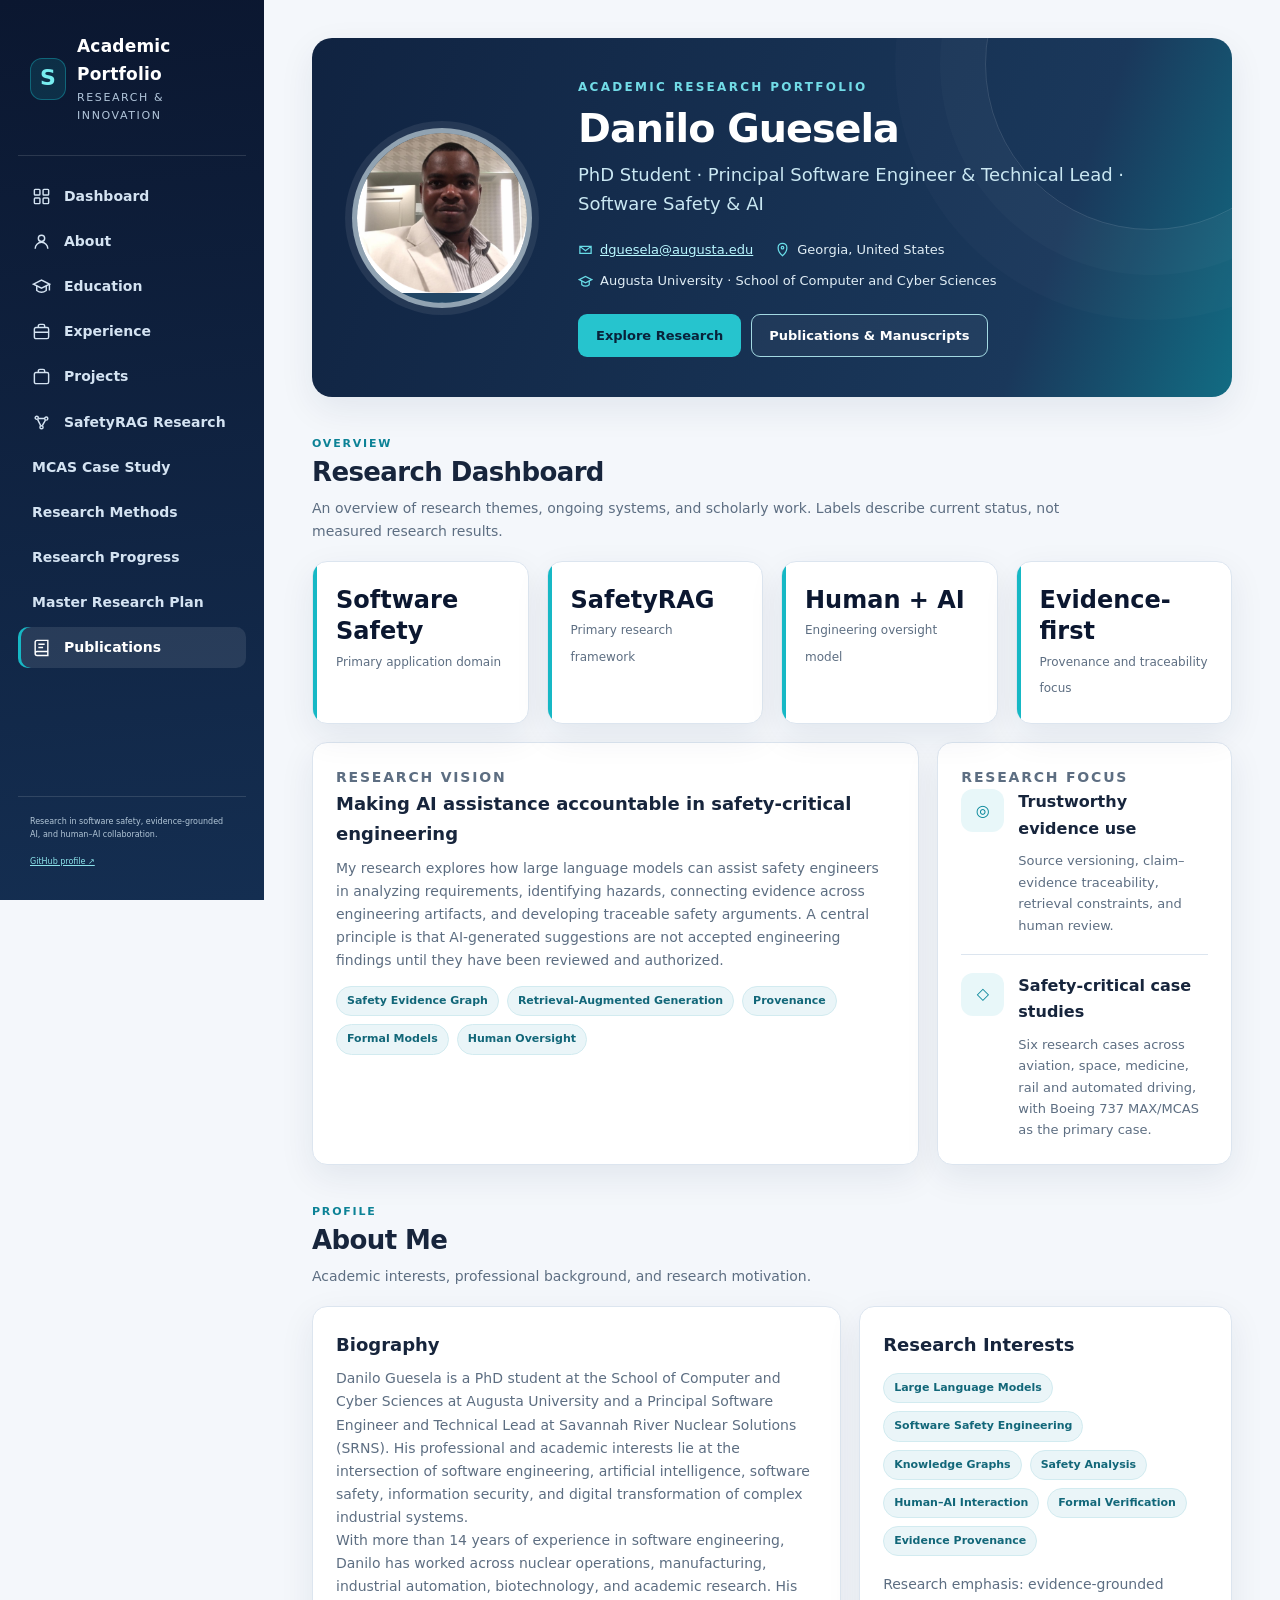
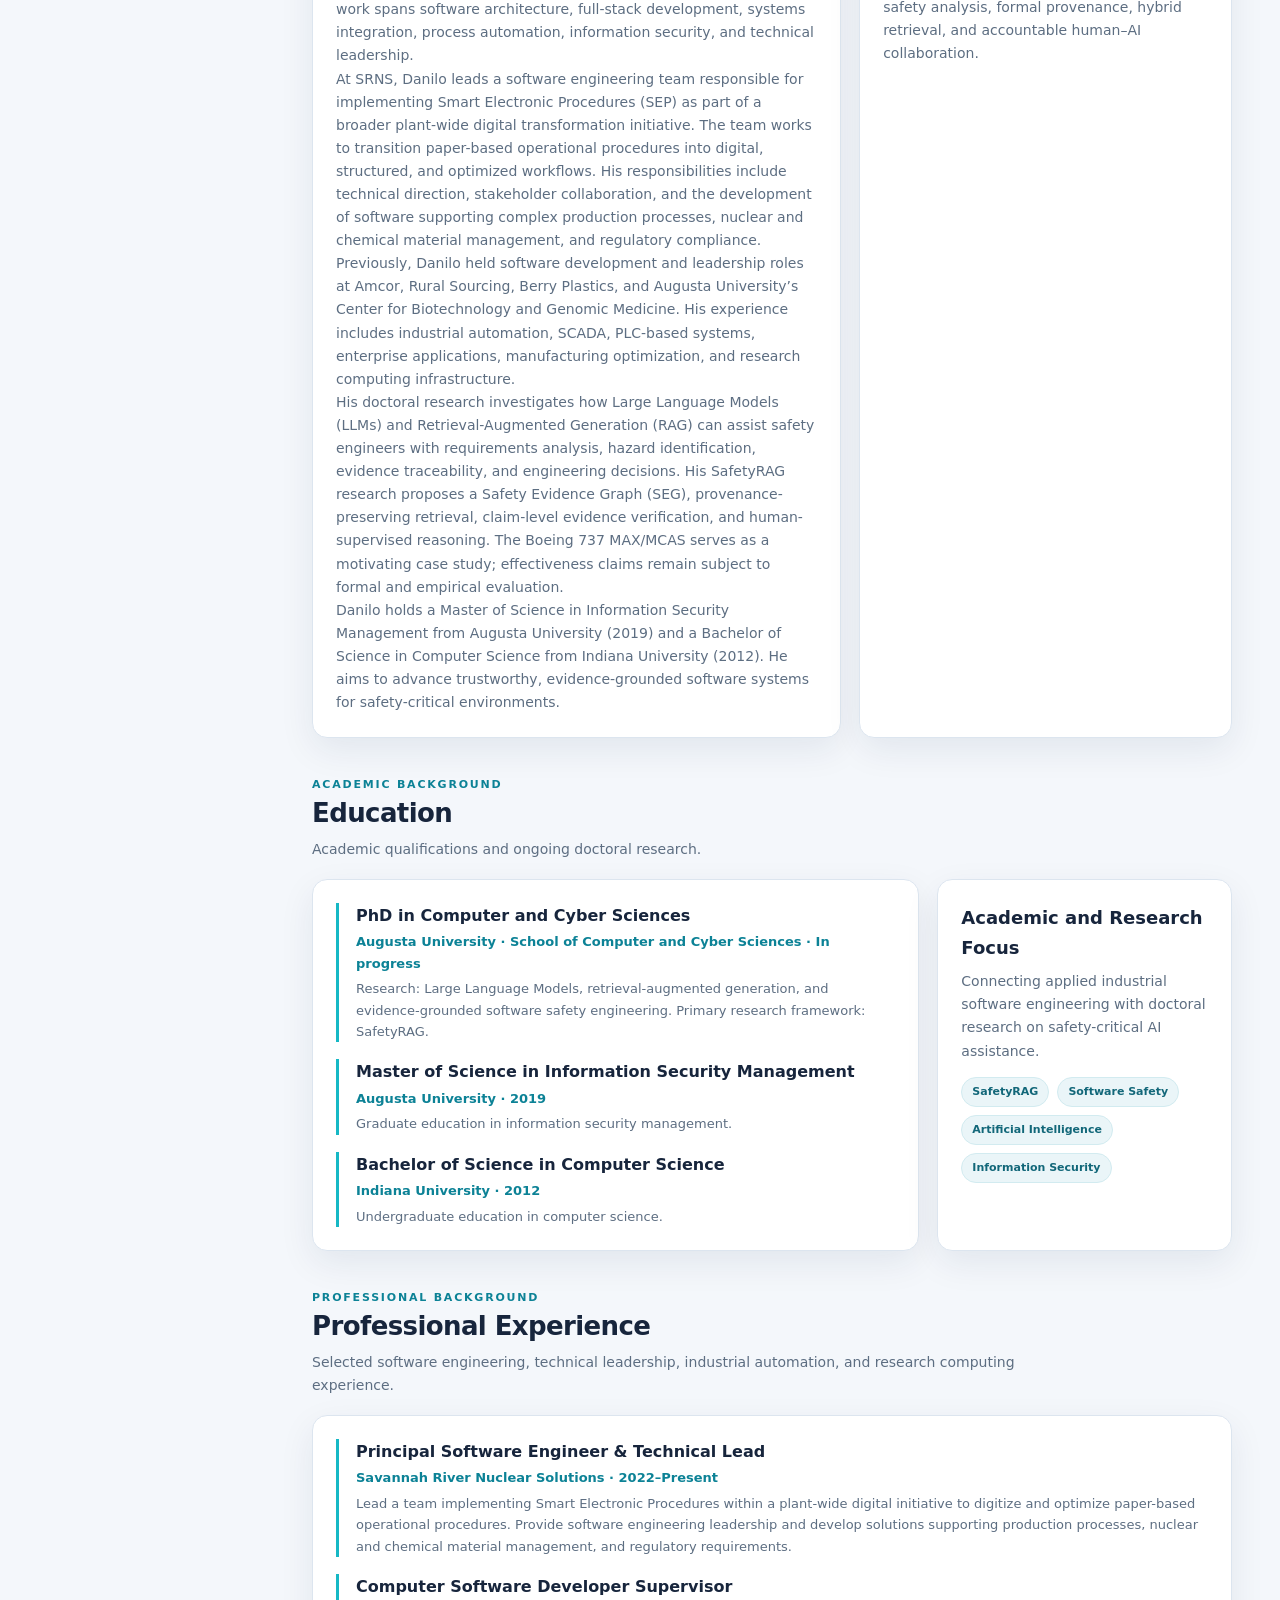
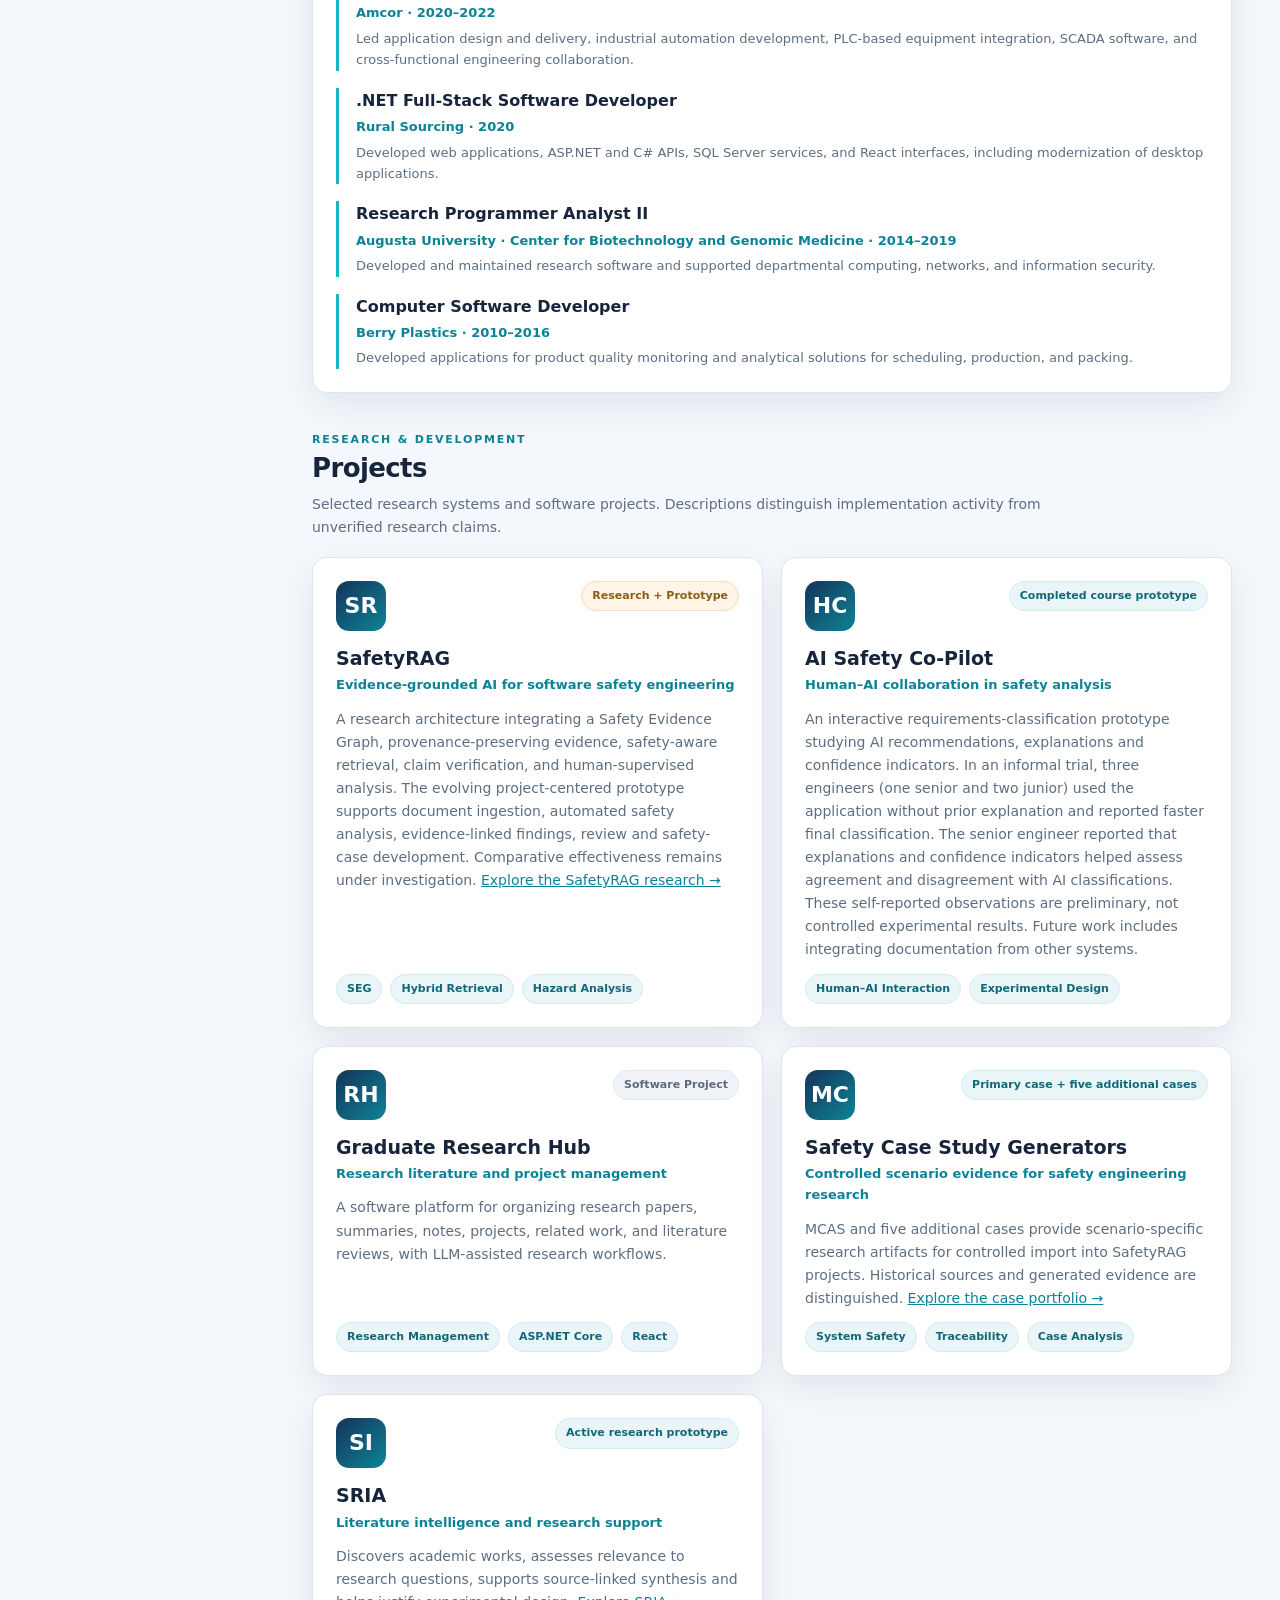
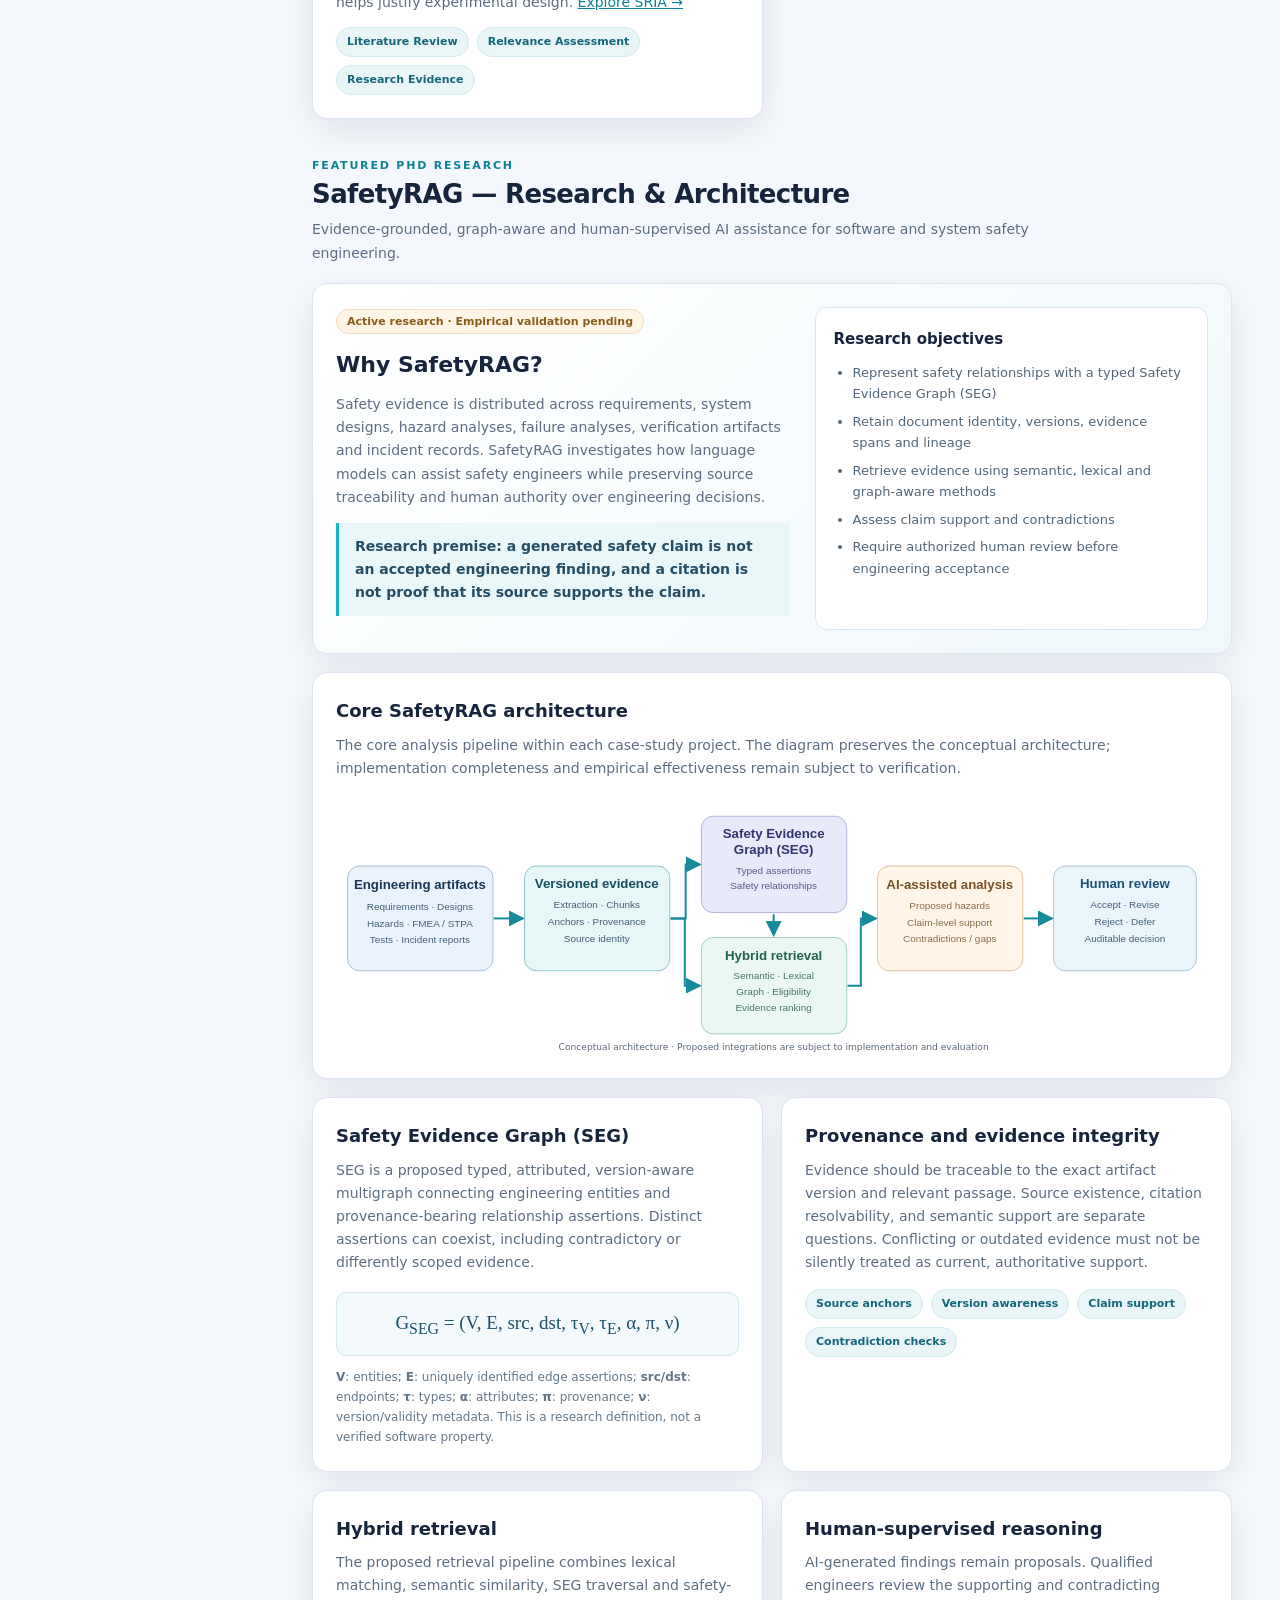
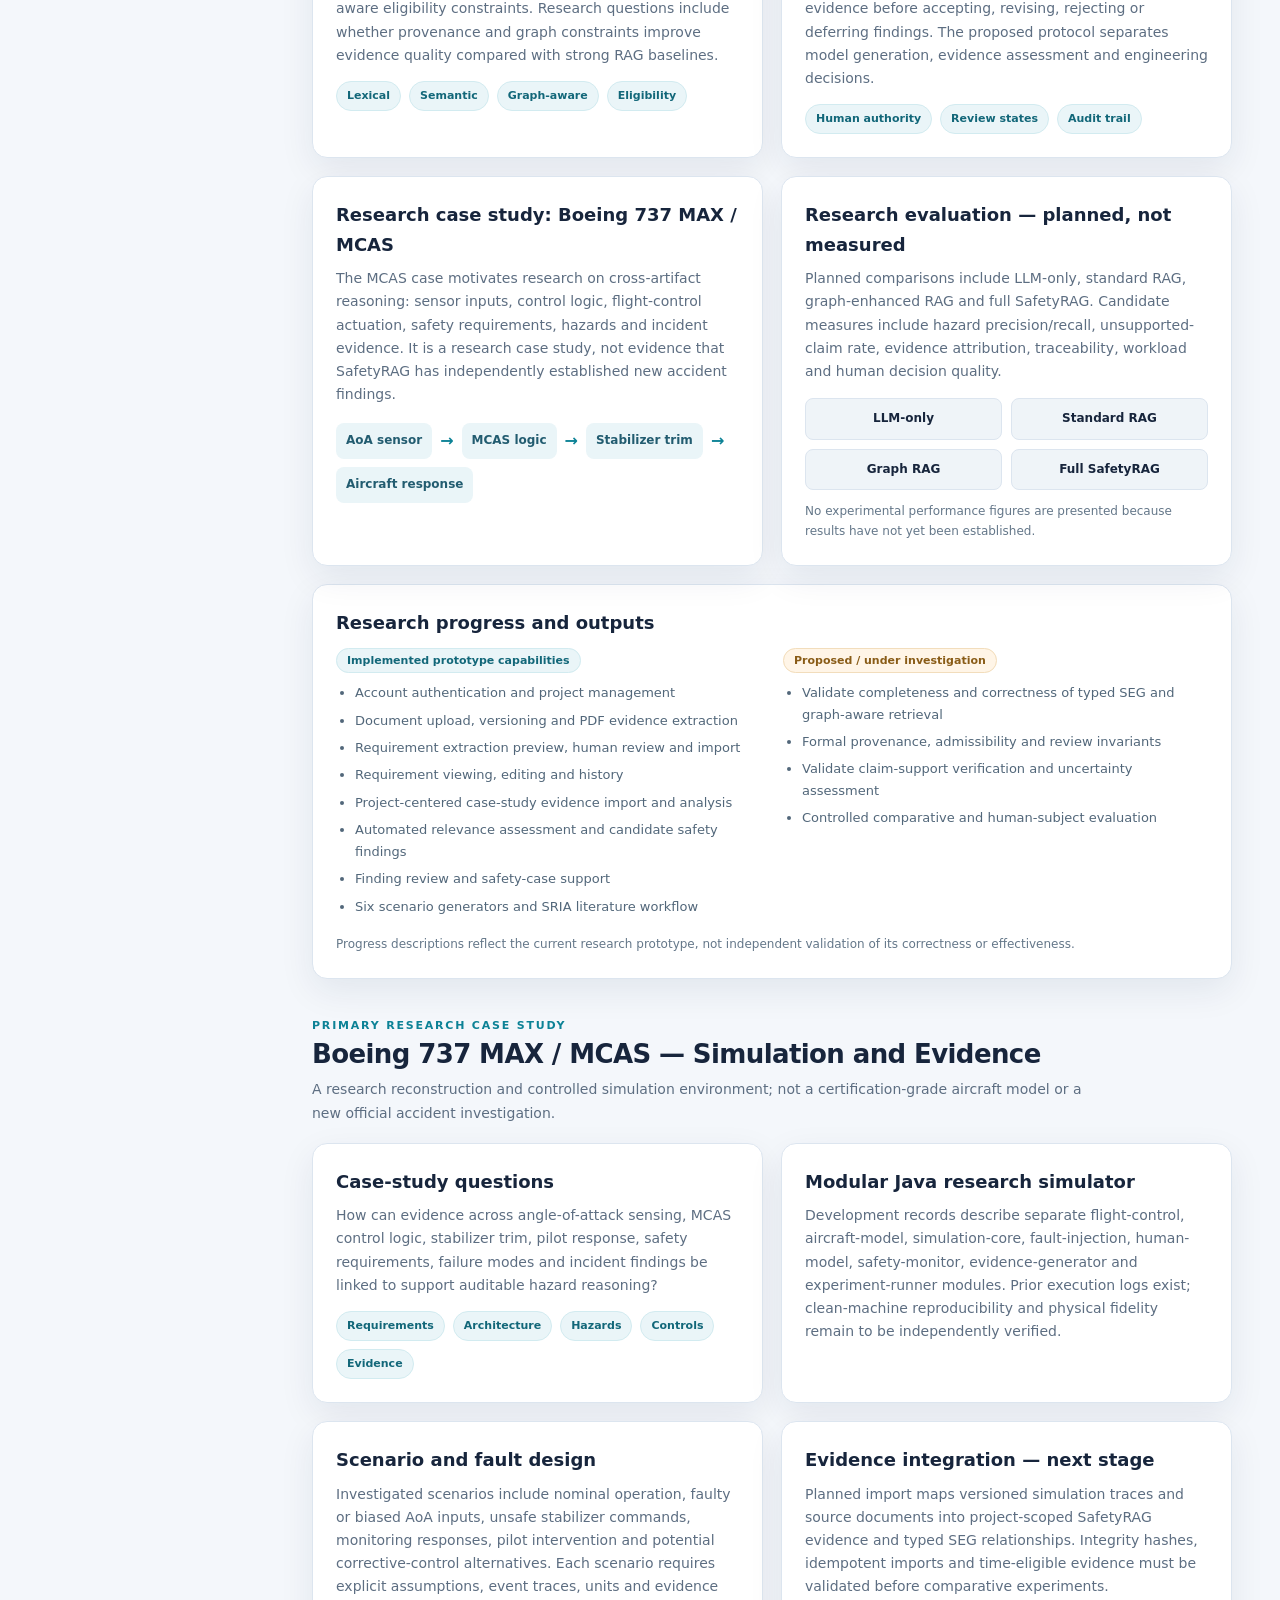
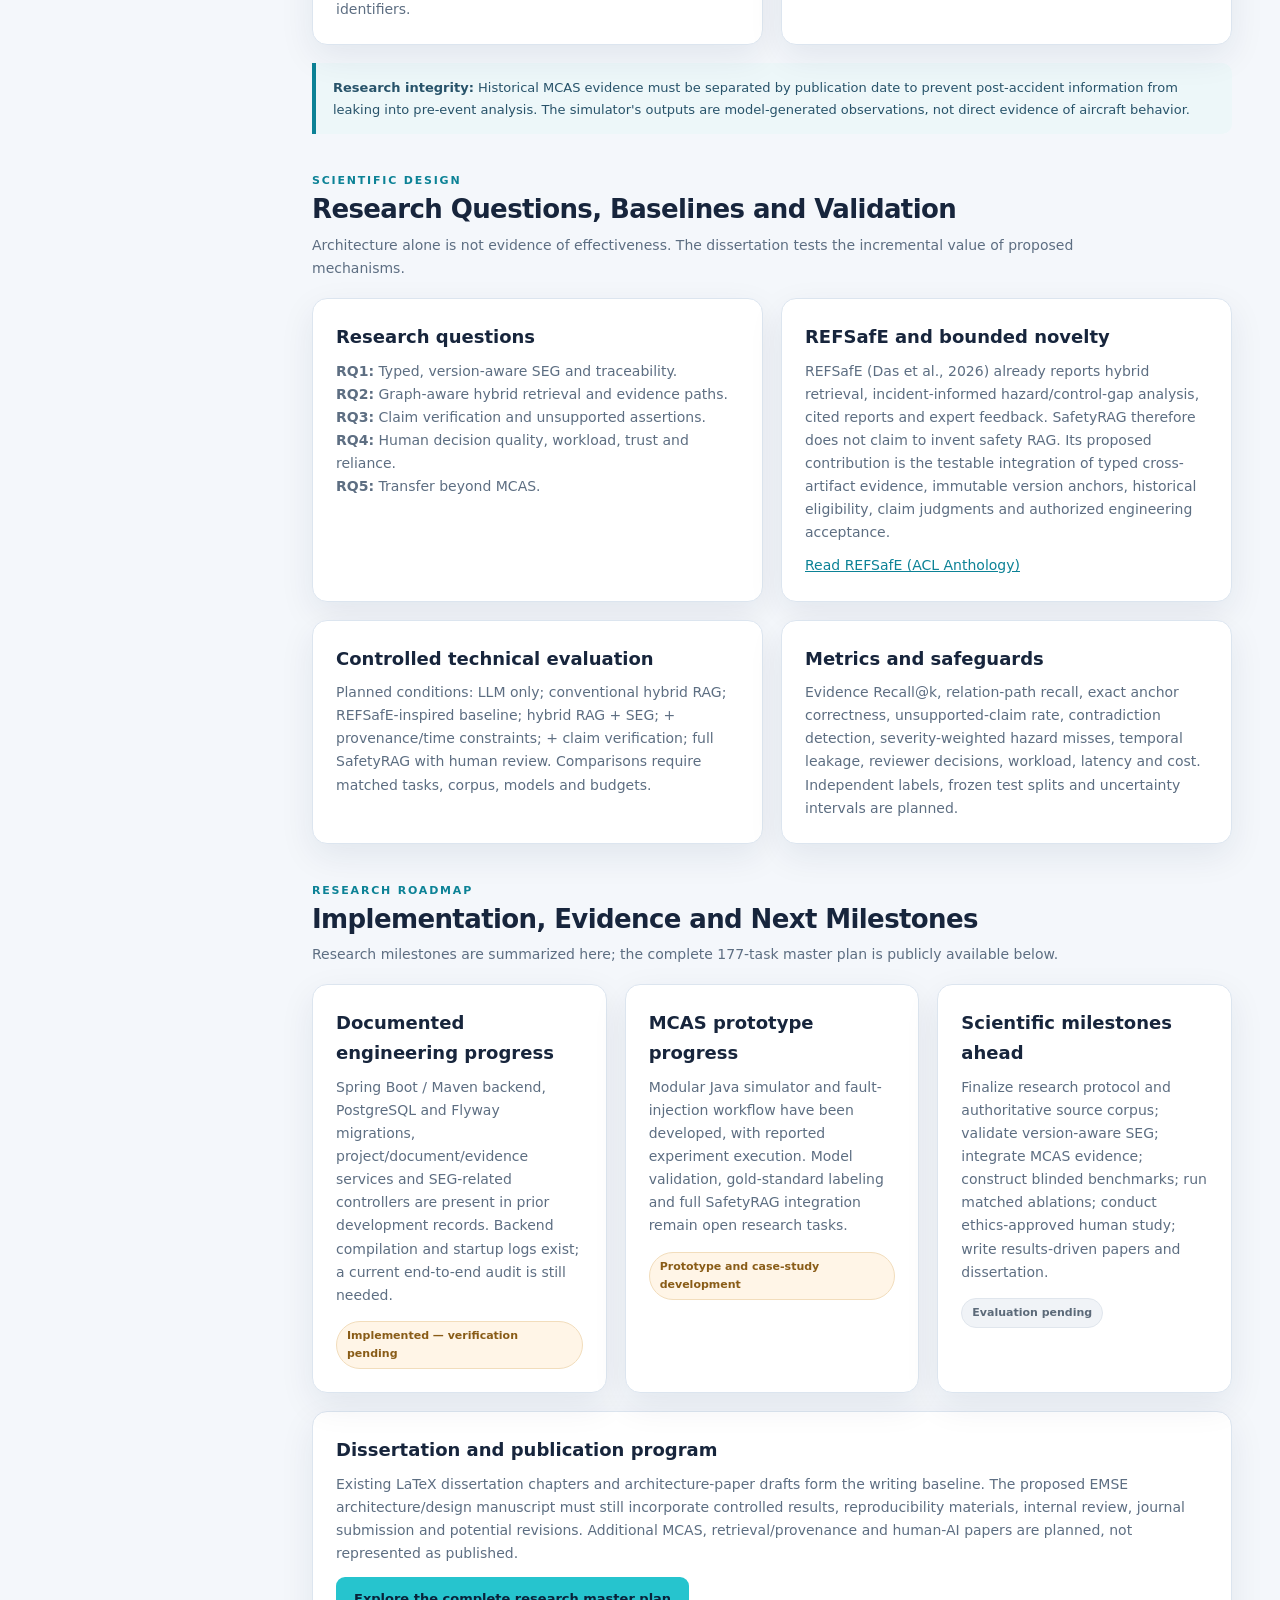
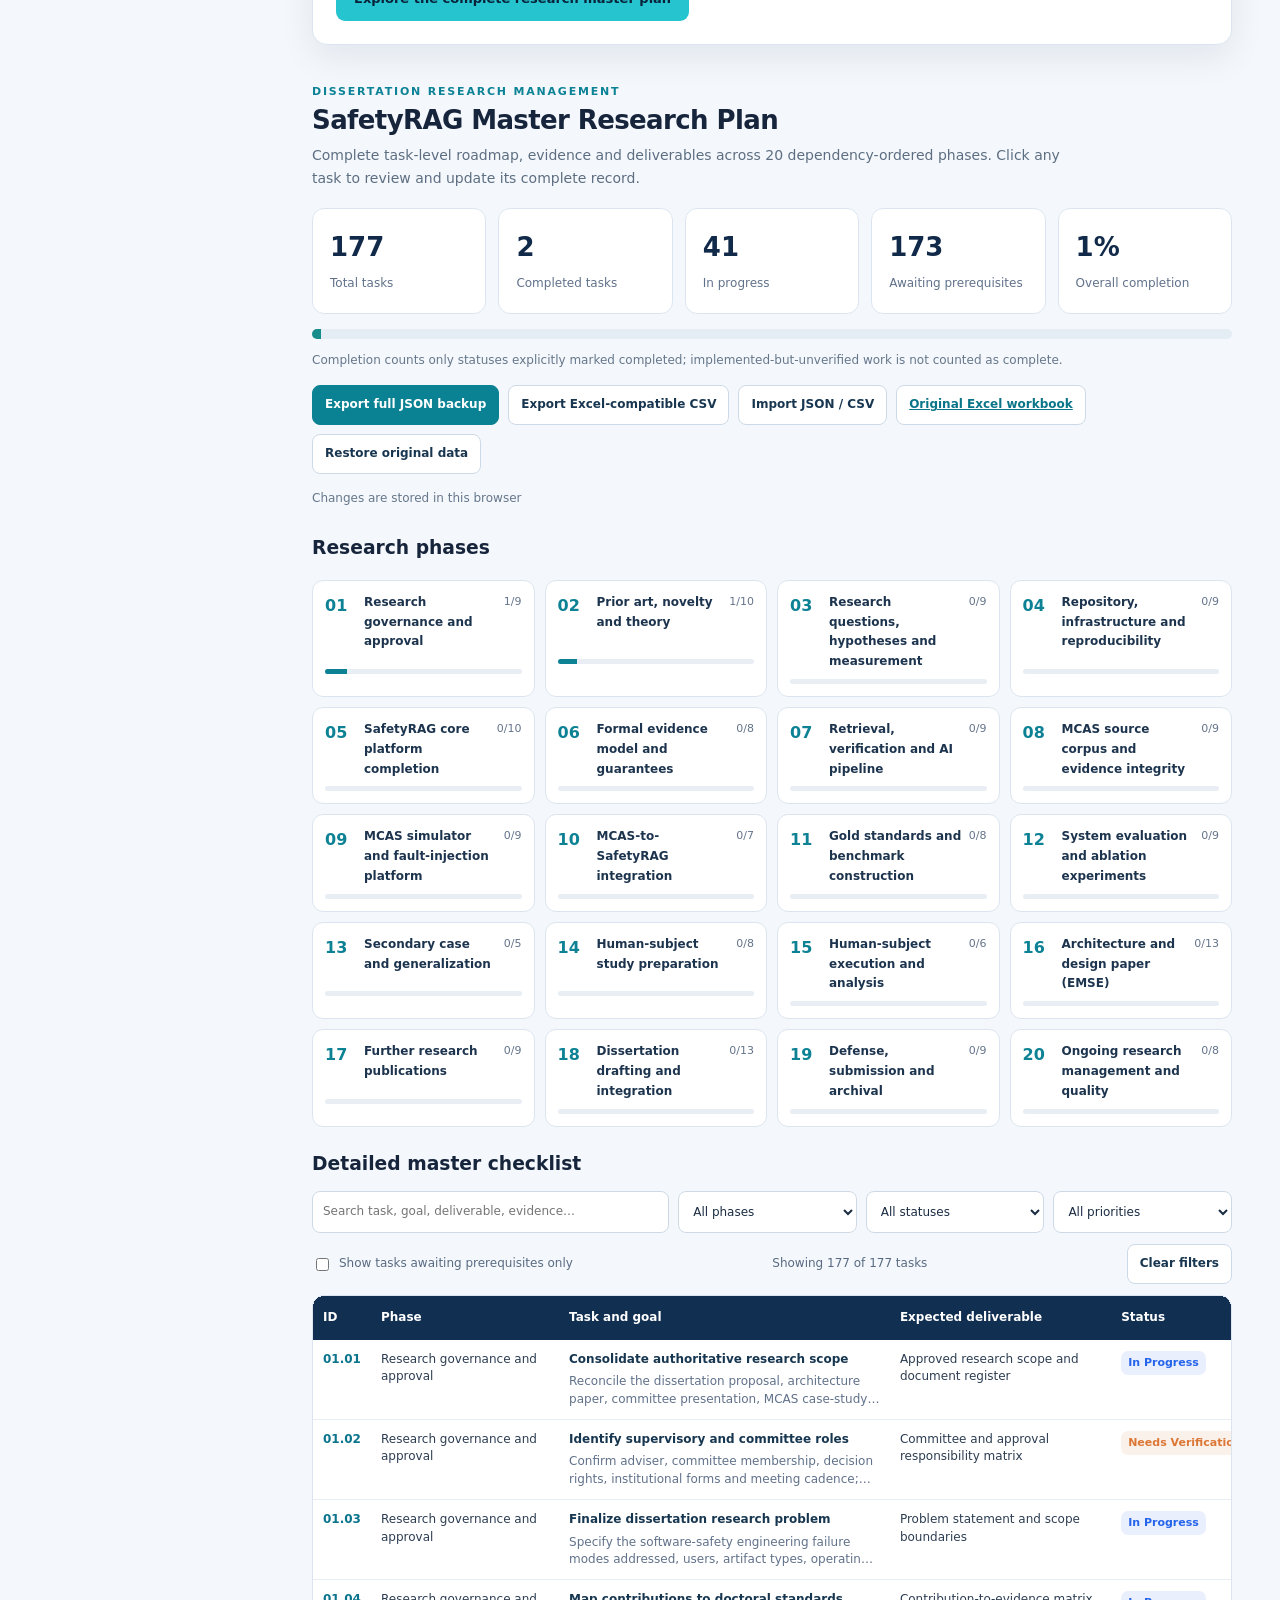
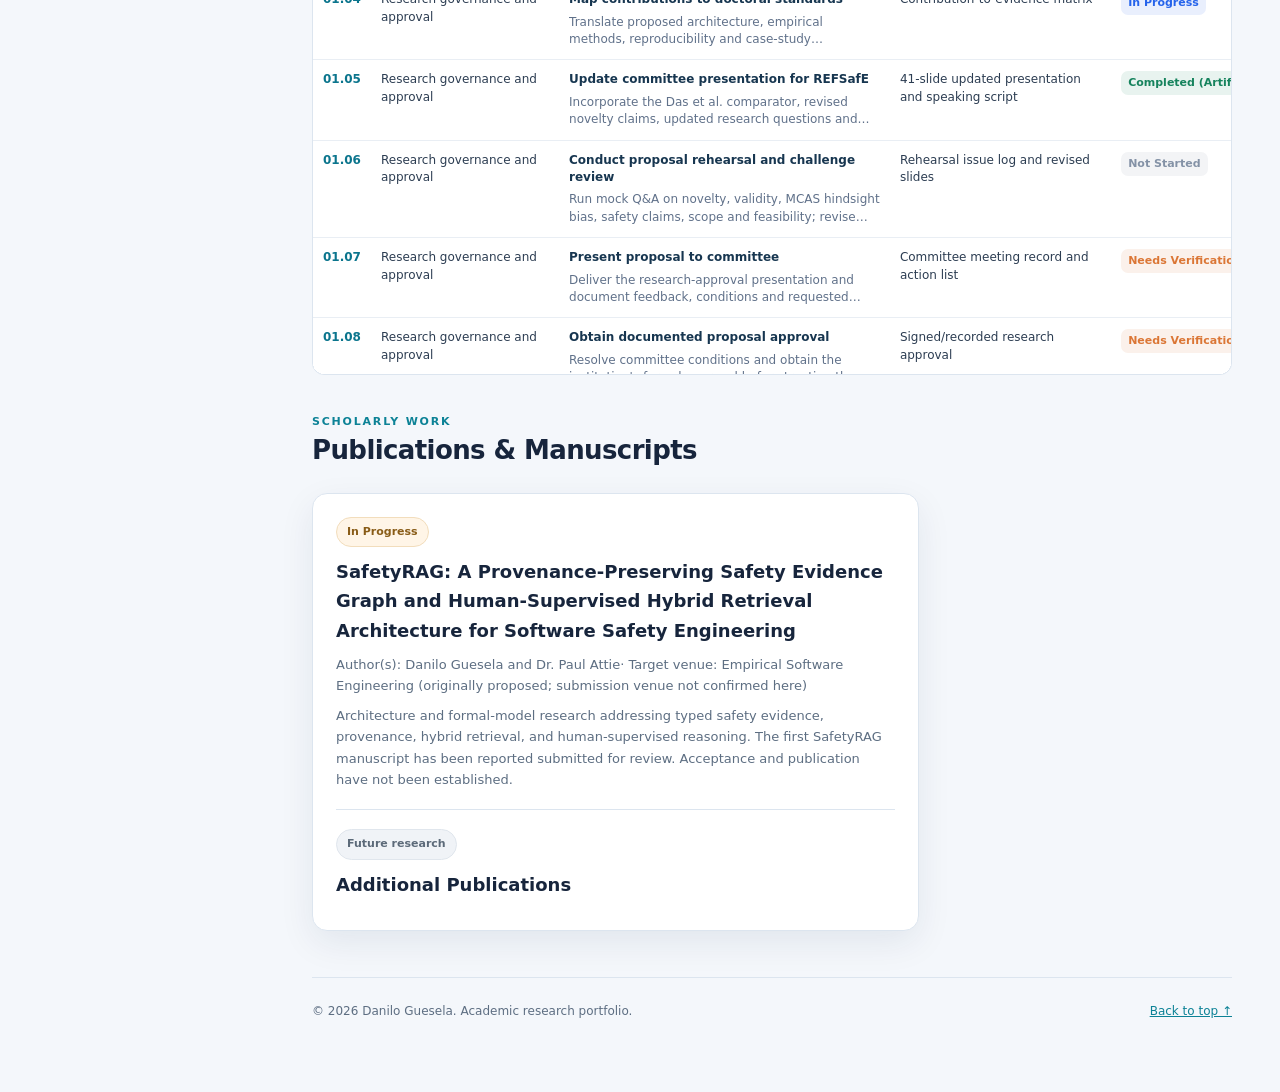
==== commit 59215357: "Merge branch 'main' of https://github.com/dguesela/dguesela.github.io" ====
--- a/index.html
+++ b/index.html
@@ -9,19 +9,27 @@
   <style>
     :root{--navy:#0b1730;--navy2:#132747;--accent:#16b8c5;--accent2:#0c8296;--ink:#17253c;--muted:#5d6e82;--paper:#f4f7fb;--white:#fff;--border:#dce5ef;--shadow:0 12px 35px rgba(18,41,75,.08);--sidebar:264px}
     *{box-sizing:border-box}html{scroll-behavior:smooth}body{margin:0;background:var(--paper);color:var(--ink);font-family:Inter,ui-sans-serif,system-ui,-apple-system,"Segoe UI",sans-serif;line-height:1.65}a{color:var(--accent2)}a:hover{text-decoration:none}button{font:inherit} .skip{position:absolute;left:-9999px;top:10px;background:#fff;padding:8px;z-index:99}.skip:focus{left:10px}
-    .sidebar{position:fixed;inset:0 auto 0 0;width:var(--sidebar);background:linear-gradient(175deg,var(--navy),#142e51);color:#fff;display:flex;flex-direction:column;padding:32px 18px;z-index:20;transition:transform .25s ease}.brand{display:flex;align-items:center;gap:11px;padding:0 12px 30px;border-bottom:1px solid #ffffff20}.brand-symbol{display:grid;place-items:center;width:42px;height:42px;background:#17b6c524;border:1px solid #16b8c566;border-radius:12px;font-weight:800;color:#77edf0;font-size:22px}.brand strong{font-size:17px;letter-spacing:.2px}.brand small{display:block;color:#b2c6db;font-size:11px;letter-spacing:1.6px;text-transform:uppercase}.nav{display:grid;gap:7px;margin-top:32px}.nav a{color:#d4e3f2;text-decoration:none;display:flex;align-items:center;gap:13px;padding:12px 14px;border-radius:10px;font-weight:600;font-size:14px;transition:.2s}.nav a:hover,.nav a.active{background:#ffffff19;color:#fff}.nav a.active{box-shadow:inset 3px 0 0 var(--accent)}.nav svg{width:19px;height:19px;flex-shrink:0}.sidebar-foot{margin-top:auto;padding:18px 12px 0;border-top:1px solid #ffffff20;font-size:12px;color:#b3c7d8}.sidebar-foot a{color:#8ce3ea}.main{margin-left:var(--sidebar);min-width:0}.topbar{display:none}.container{max-width:1320px;padding:38px 48px 70px;margin:0 auto}.hero{background:linear-gradient(110deg,#102341,#1a385b 78%,#126c83);border-radius:20px;box-shadow:var(--shadow);color:white;padding:40px;display:grid;grid-template-columns:190px minmax(0,1fr);gap:36px;align-items:center;position:relative;overflow:hidden}.hero:after{content:"";position:absolute;right:-85px;top:-140px;width:330px;height:330px;border:1px solid #ffffff20;border-radius:50%;box-shadow:0 0 0 45px #ffffff05,0 0 0 90px #ffffff04;pointer-events:none}.avatar{width:180px;height:180px;border-radius:50%;border:5px solid #ffffff80;box-shadow:0 0 0 7px #ffffff14;background:#224665;overflow:hidden;display:grid;place-items:center;position:relative;z-index:1}.avatar img{width:100%;height:100%;object-fit:cover;display:block}.avatar-fallback{display:flex;flex-direction:column;align-items:center;justify-content:center;color:#e6f5ff;gap:7px;text-align:center;font-size:11px;letter-spacing:.3px}.avatar-fallback svg{width:70px;height:70px}.eyebrow{text-transform:uppercase;letter-spacing:2.3px;color:#72dce7;font-size:12px;font-weight:800;margin:0 0 8px}.hero h1{font-size:clamp(29px,3.1vw,47px);line-height:1.13;margin:0 0 9px;letter-spacing:-1px}.role{font-size:18px;color:#c9e7f2;margin:0 0 20px}.hero-details{display:flex;gap:10px 22px;flex-wrap:wrap;font-size:13px;color:#e0edf5;position:relative;z-index:1}.hero-details span{display:inline-flex;align-items:center;gap:7px}.hero-details svg{width:15px;height:15px;color:#69dce7}.hero-details a{color:#b9f7ff}.hero-actions{display:flex;gap:10px;flex-wrap:wrap;margin-top:22px;position:relative;z-index:1}.btn{display:inline-flex;align-items:center;justify-content:center;border-radius:9px;text-decoration:none;padding:10px 17px;font-weight:750;font-size:13px;border:1px solid transparent}.btn.primary{background:#26c4ce;color:#09223a}.btn.secondary{border-color:#a3d9e2;color:#fff;background:#ffffff0a}.btn:hover{filter:brightness(1.07)}.section{scroll-margin-top:26px;margin-top:38px}.section-head{display:flex;align-items:flex-end;justify-content:space-between;gap:16px;margin-bottom:18px}.kicker{font-size:11px;letter-spacing:1.8px;text-transform:uppercase;font-weight:800;color:var(--accent2);margin:0 0 3px}.section h2{font-size:26px;line-height:1.25;margin:0;letter-spacing:-.6px}.section-intro{color:var(--muted);font-size:14px;margin:8px 0 0;max-width:780px}.grid{display:grid;grid-template-columns:repeat(12,minmax(0,1fr));gap:18px}.card{background:#fff;border:1px solid var(--border);border-radius:15px;box-shadow:var(--shadow);padding:23px;min-width:0}.card h3{margin:0 0 8px;font-size:18px}.card p{margin:0;color:var(--muted);font-size:14px}.stat{grid-column:span 3;position:relative;overflow:hidden}.stat:before{content:"";position:absolute;left:0;top:0;bottom:0;width:4px;background:var(--accent)}.stat strong{display:block;font-size:24px;color:var(--navy);line-height:1.3}.stat span{color:var(--muted);font-size:12px}.span-8{grid-column:span 8}.span-7{grid-column:span 7}.span-6{grid-column:span 6}.span-5{grid-column:span 5}.span-4{grid-column:span 4}.span-12{grid-column:span 12}.tag-row{display:flex;flex-wrap:wrap;gap:8px;margin-top:14px}.tag{background:#eaf5f8;border:1px solid #d2ebf0;color:#126779;padding:5px 10px;border-radius:999px;font-size:11px;font-weight:750}.tag.grey{background:#f0f3f7;border-color:#e0e6ed;color:#5c6a79}.tag.amber{background:#fff5e7;border-color:#f2ddbc;color:#895c17}.feature{display:flex;gap:14px;align-items:flex-start}.feature-icon{width:43px;height:43px;border-radius:12px;flex-shrink:0;display:grid;place-items:center;background:#e8f7f9;color:#07879a}.feature-icon svg{width:22px;height:22px}.feature h3{font-size:16px}.feature p{font-size:13px}.timeline{display:grid;gap:17px}.timeline-item{border-left:3px solid var(--accent);padding-left:17px}.timeline-item h3{margin:0 0 2px;font-size:16px}.timeline-item .sub{color:var(--accent2);font-weight:700;font-size:13px;margin-bottom:4px}.timeline-item p{font-size:13px}.project-card{display:flex;flex-direction:column;gap:12px}.project-top{display:flex;justify-content:space-between;gap:12px;align-items:flex-start}.project-symbol{width:50px;height:50px;border-radius:13px;background:linear-gradient(135deg,#15345a,#0d8497);color:white;display:grid;place-items:center;font-weight:800;font-size:22px}.project-card h3{margin:0;font-size:19px}.project-card .subtitle{font-size:13px;color:var(--accent2);font-weight:700}.project-card p{flex:1}.project-card .tag-row{margin-top:0}.pub{padding:19px 0;border-bottom:1px solid var(--border)}.pub:first-child{padding-top:0}.pub:last-child{border:0;padding-bottom:0}.pub-title{font-size:16px;font-weight:750;margin:0 0 5px}.pub-meta{font-size:13px;color:var(--muted);margin-bottom:8px}.pub p{font-size:13px}.notice{border-left:4px solid var(--accent2);padding:14px 17px;background:#edf7f9;border-radius:0 10px 10px 0;color:#28536a;font-size:13px}.footer{border-top:1px solid var(--border);margin-top:46px;padding-top:24px;display:flex;justify-content:space-between;gap:12px;color:var(--muted);font-size:12px}.menu-toggle{border:0;border-radius:9px;background:#193655;color:#fff;padding:9px;cursor:pointer;display:grid;place-items:center}.menu-toggle svg{width:22px;height:22px}.overlay{display:none}.sr-only{position:absolute;width:1px;height:1px;padding:0;margin:-1px;overflow:hidden;clip:rect(0,0,0,0);white-space:nowrap;border:0}
+    .sidebar{position:fixed;inset:0 auto 0 0;width:var(--sidebar);background:linear-gradient(175deg,var(--navy),#142e51);color:#fff;display:flex;flex-direction:column;padding:32px 18px;z-index:20;transition:transform .25s ease}.brand{display:flex;align-items:center;gap:11px;padding:0 12px 30px;border-bottom:1px solid #ffffff20}.brand-symbol{display:grid;place-items:center;width:42px;height:42px;background:#17b6c524;border:1px solid #16b8c566;border-radius:12px;font-weight:800;color:#77edf0;font-size:22px}.brand strong{font-size:17px;letter-spacing:.2px}.brand small{display:block;color:#b2c6db;font-size:11px;letter-spacing:1.6px;text-transform:uppercase}.nav{display:grid;gap:7px;margin-top:32px}.nav a{color:#d4e3f2;text-decoration:none;display:flex;align-items:center;gap:13px;padding:12px 14px;border-radius:10px;font-weight:600;font-size:14px;transition:.2s}.nav a:hover,.nav a.active{background:#ffffff19;color:#fff}.nav a.active{box-shadow:inset 3px 0 0 var(--accent)}.nav svg{width:19px;height:19px;flex-shrink:0}.sidebar-foot{margin-top:auto;padding:18px 12px 0;border-top:1px solid #ffffff20;font-size:8px;color:#b3c7d8}.sidebar-foot a{color:#8ce3ea}.main{margin-left:var(--sidebar);min-width:0}.topbar{display:none}.container{max-width:1320px;padding:38px 48px 70px;margin:0 auto}.hero{background:linear-gradient(110deg,#102341,#1a385b 78%,#126c83);border-radius:20px;box-shadow:var(--shadow);color:white;padding:40px;display:grid;grid-template-columns:190px minmax(0,1fr);gap:36px;align-items:center;position:relative;overflow:hidden}.hero:after{content:"";position:absolute;right:-85px;top:-140px;width:330px;height:330px;border:1px solid #ffffff20;border-radius:50%;box-shadow:0 0 0 45px #ffffff05,0 0 0 90px #ffffff04;pointer-events:none}.avatar{width:180px;height:180px;border-radius:50%;border:5px solid #ffffff80;box-shadow:0 0 0 7px #ffffff14;background:#224665;overflow:hidden;display:grid;place-items:center;position:relative;z-index:1}.avatar img{width:100%;height:100%;object-fit:cover;display:block}.avatar-fallback{display:flex;flex-direction:column;align-items:center;justify-content:center;color:#e6f5ff;gap:7px;text-align:center;font-size:11px;letter-spacing:.3px}.avatar-fallback svg{width:70px;height:70px}.eyebrow{text-transform:uppercase;letter-spacing:2.3px;color:#72dce7;font-size:12px;font-weight:800;margin:0 0 8px}.hero h1{font-size:clamp(29px,3.1vw,47px);line-height:1.13;margin:0 0 9px;letter-spacing:-1px}.role{font-size:18px;color:#c9e7f2;margin:0 0 20px}.hero-details{display:flex;gap:10px 22px;flex-wrap:wrap;font-size:13px;color:#e0edf5;position:relative;z-index:1}.hero-details span{display:inline-flex;align-items:center;gap:7px}.hero-details svg{width:15px;height:15px;color:#69dce7}.hero-details a{color:#b9f7ff}.hero-actions{display:flex;gap:10px;flex-wrap:wrap;margin-top:22px;position:relative;z-index:1}.btn{display:inline-flex;align-items:center;justify-content:center;border-radius:9px;text-decoration:none;padding:10px 17px;font-weight:750;font-size:13px;border:1px solid transparent}.btn.primary{background:#26c4ce;color:#09223a}.btn.secondary{border-color:#a3d9e2;color:#fff;background:#ffffff0a}.btn:hover{filter:brightness(1.07)}.section{scroll-margin-top:26px;margin-top:38px}.section-head{display:flex;align-items:flex-end;justify-content:space-between;gap:16px;margin-bottom:18px}.kicker{font-size:11px;letter-spacing:1.8px;text-transform:uppercase;font-weight:800;color:var(--accent2);margin:0 0 3px}.section h2{font-size:26px;line-height:1.25;margin:0;letter-spacing:-.6px}.section-intro{color:var(--muted);font-size:14px;margin:8px 0 0;max-width:780px}.grid{display:grid;grid-template-columns:repeat(12,minmax(0,1fr));gap:18px}.card{background:#fff;border:1px solid var(--border);border-radius:15px;box-shadow:var(--shadow);padding:23px;min-width:0}.card h3{margin:0 0 8px;font-size:18px}.card p{margin:0;color:var(--muted);font-size:14px}.stat{grid-column:span 3;position:relative;overflow:hidden}.stat:before{content:"";position:absolute;left:0;top:0;bottom:0;width:4px;background:var(--accent)}.stat strong{display:block;font-size:24px;color:var(--navy);line-height:1.3}.stat span{color:var(--muted);font-size:12px}.span-8{grid-column:span 8}.span-7{grid-column:span 7}.span-6{grid-column:span 6}.span-5{grid-column:span 5}.span-4{grid-column:span 4}.span-12{grid-column:span 12}.tag-row{display:flex;flex-wrap:wrap;gap:8px;margin-top:14px}.tag{background:#eaf5f8;border:1px solid #d2ebf0;color:#126779;padding:5px 10px;border-radius:999px;font-size:11px;font-weight:750}.tag.grey{background:#f0f3f7;border-color:#e0e6ed;color:#5c6a79}.tag.amber{background:#fff5e7;border-color:#f2ddbc;color:#895c17}.feature{display:flex;gap:14px;align-items:flex-start}.feature-icon{width:43px;height:43px;border-radius:12px;flex-shrink:0;display:grid;place-items:center;background:#e8f7f9;color:#07879a}.feature-icon svg{width:22px;height:22px}.feature h3{font-size:16px}.feature p{font-size:13px}.timeline{display:grid;gap:17px}.timeline-item{border-left:3px solid var(--accent);padding-left:17px}.timeline-item h3{margin:0 0 2px;font-size:16px}.timeline-item .sub{color:var(--accent2);font-weight:700;font-size:13px;margin-bottom:4px}.timeline-item p{font-size:13px}.project-card{display:flex;flex-direction:column;gap:12px}.project-top{display:flex;justify-content:space-between;gap:12px;align-items:flex-start}.project-symbol{width:50px;height:50px;border-radius:13px;background:linear-gradient(135deg,#15345a,#0d8497);color:white;display:grid;place-items:center;font-weight:800;font-size:22px}.project-card h3{margin:0;font-size:19px}.project-card .subtitle{font-size:13px;color:var(--accent2);font-weight:700}.project-card p{flex:1}.project-card .tag-row{margin-top:0}.pub{padding:19px 0;border-bottom:1px solid var(--border)}.pub:first-child{padding-top:0}.pub:last-child{border:0;padding-bottom:0}.pub-title{font-size:16px;font-weight:750;margin:0 0 5px}.pub-meta{font-size:13px;color:var(--muted);margin-bottom:8px}.pub p{font-size:13px}.notice{border-left:4px solid var(--accent2);padding:14px 17px;background:#edf7f9;border-radius:0 10px 10px 0;color:#28536a;font-size:13px}.footer{border-top:1px solid var(--border);margin-top:46px;padding-top:24px;display:flex;justify-content:space-between;gap:12px;color:var(--muted);font-size:12px}.menu-toggle{border:0;border-radius:9px;background:#193655;color:#fff;padding:9px;cursor:pointer;display:grid;place-items:center}.menu-toggle svg{width:22px;height:22px}.overlay{display:none}.sr-only{position:absolute;width:1px;height:1px;padding:0;margin:-1px;overflow:hidden;clip:rect(0,0,0,0);white-space:nowrap;border:0}
     @media(max-width:1100px){.container{padding:28px}.hero{grid-template-columns:150px 1fr;padding:30px;gap:25px}.avatar{width:145px;height:145px}.stat{grid-column:span 6}.span-8,.span-7,.span-5,.span-4{grid-column:span 6}}
     @media(max-width:760px){.sidebar{transform:translateX(-100%);width:278px}.sidebar.open{transform:translateX(0)}.overlay.show{display:block;position:fixed;inset:0;background:#0b173099;z-index:15}.main{margin-left:0}.topbar{display:flex;align-items:center;justify-content:space-between;background:var(--navy);color:#fff;padding:13px 20px;position:sticky;top:0;z-index:10}.topbar strong{font-size:15px}.container{padding:18px 16px 44px}.hero{grid-template-columns:1fr;text-align:center;justify-items:center;padding:28px 20px}.hero-details,.hero-actions{justify-content:center}.hero h1{font-size:32px}.role{font-size:15px}.section{scroll-margin-top:76px}.span-8,.span-7,.span-6,.span-5,.span-4,.stat{grid-column:span 12}.footer{flex-direction:column}}
     @media(prefers-reduced-motion:reduce){html{scroll-behavior:auto}*,*:before,*:after{transition:none!important}}
 
     .research-lead{display:grid;grid-template-columns:1.15fr 1fr;gap:26px;background:linear-gradient(135deg,#fff,#f0f8fb)}.research-lead h3{margin:14px 0 10px;font-size:22px}.research-lead p{margin:0 0 14px}.research-quote{padding:12px 16px;border-left:3px solid #16b8c5;background:#eaf7f9;color:#254d63!important;font-weight:650}.research-aim{background:#fff;border:1px solid #dce5ef;border-radius:12px;padding:18px}.research-aim strong{font-size:15px}.research-aim ul,.progress-grid ul{margin:10px 0 0;padding-left:19px;font-size:13px;color:#52677a}.research-aim li,.progress-grid li{margin:6px 0}.diagram-wrap{overflow-x:auto;margin-top:18px}.architecture-svg{display:block;width:100%;min-width:760px;height:auto}.formula{margin:17px 0 10px;padding:14px 12px;border:1px solid #d4e8ef;background:#f4f9fb;border-radius:10px;font-family:Georgia,serif;font-size:19px;text-align:center;color:#1a506b;overflow-wrap:anywhere}.formula-note{font-size:12px!important;margin-top:12px!important;color:#647789!important}.case-flow{display:flex;flex-wrap:wrap;gap:8px;align-items:center;margin-top:17px}.case-flow span{padding:8px 10px;border-radius:8px;background:#eaf5f8;color:#225c70;font-size:12px;font-weight:700}.case-flow b{color:#0c8296}.evaluation-list{display:grid;grid-template-columns:repeat(2,1fr);gap:9px;margin-top:15px}.evaluation-list span{padding:10px 12px;background:#eff4f8;border:1px solid #dce5ef;border-radius:8px;font-size:12px;font-weight:750;text-align:center}.progress-grid{display:grid;grid-template-columns:1fr 1fr;gap:22px}.research-links{display:grid;grid-template-columns:repeat(2,minmax(0,1fr));gap:10px;margin-top:15px}.resource-placeholder{border:1px dashed #b8cbd9;background:#f6f9fc;padding:12px;border-radius:9px;color:#5b6d7c;font-size:12px}@media(max-width:900px){.research-lead,.progress-grid{grid-template-columns:1fr}}@media(max-width:550px){.research-links{grid-template-columns:1fr}}
-
-     /* SECTION DIVIDER */
-
-.section-divider {display: flex;align-items: center;gap: 20px;margin: 48px 0 36px;}
+  
+    /* SECTION DIVIDER */
+
+.section-divider {
+    display: flex;
+    align-items: center;
+    gap: 20px;
+    margin: 48px 0 36px;
+}
 
 .section-divider::before,
-.section-divider::after {content: "";flex: 1;height: 1px;
+.section-divider::after {
+    content: "";
+    flex: 1;
+    height: 1px;
     background: linear-gradient(
         90deg,
         transparent,
@@ -30,10 +38,17 @@
     );
 }
 
-.section-divider span {color: #17627a;font-size: 0.75rem;font-weight: 700;letter-spacing: 2px;white-space: nowrap;}
+.section-divider span {
+    color: #17627a;
+    font-size: 0.75rem;
+    font-weight: 700;
+    letter-spacing: 2px;
+    white-space: nowrap;
+}
   
     .sidebar{overflow-y:auto}.nav{gap:4px;margin-top:20px}.nav a{padding:9px 14px}.sidebar-foot{margin-top:auto}.nav a[href="#sria"],.nav a[href="#case-studies"],.nav a[href="#workflow"]{padding-left:46px}
   </style>
+  <link rel="stylesheet" href="dashboard.css" />
 </head>
 <body>
 <a class="skip" href="#dashboard">Skip to main content</a>
@@ -47,9 +62,10 @@
     <a href="#experience"><svg viewBox="0 0 24 24" fill="none" stroke="currentColor" stroke-width="1.8"><rect x="3" y="7" width="18" height="14" rx="2"/><path d="M8 7V5a2 2 0 0 1 2-2h4a2 2 0 0 1 2 2v2M3 13h18"/></svg>Experience</a>
     <a href="#projects"><svg viewBox="0 0 24 24" fill="none" stroke="currentColor" stroke-width="1.8"><rect x="3" y="7" width="18" height="14" rx="2"/><path d="M8 7V5a2 2 0 0 1 2-2h4a2 2 0 0 1 2 2v2"/></svg>Projects</a>
     <a href="#safetyrag"><svg viewBox="0 0 24 24" fill="none" stroke="currentColor" stroke-width="1.8"><circle cx="6" cy="6" r="2"/><circle cx="18" cy="7" r="2"/><circle cx="12" cy="18" r="2"/><path d="M8 7l8 0M7 8l4 8M17 9l-4 7"/></svg>SafetyRAG Research</a>
-    <a href="#sria">SRIA Research</a>
-    <a href="#case-studies">Case Studies</a>
-    <a href="#workflow">Research Workflow</a>
+    <a href="#mcas-deep-dive">MCAS Case Study</a>
+    <a href="#research-methods">Research Methods</a>
+    <a href="#research-milestones">Research Progress</a>
+    <a href="#research-plan">Master Research Plan</a>
     <a href="#publications"><svg viewBox="0 0 24 24" fill="none" stroke="currentColor" stroke-width="1.8"><path d="M4 19.5A2.5 2.5 0 0 1 6.5 17H20V3H6.5A2.5 2.5 0 0 0 4 5.5v14ZM4 19.5A2.5 2.5 0 0 0 6.5 22H20v-5"/><path d="M8 8h8M8 12h6"/></svg>Publications</a>
   </nav>
   <div class="sidebar-foot">Research in software safety, evidence-grounded AI, and human–AI collaboration.<br><br><a href="https://github.com/" target="_blank" rel="noopener noreferrer" id="sidebarGithub">GitHub profile ↗</a></div>
@@ -71,42 +87,21 @@
     </section>
     <section class="section" id="about" aria-labelledby="aboutHeading">
       <div class="section-head">
-        <div><p class="kicker">Profile</p>
+        <div>
+          <p class="kicker">Profile</p>
           <h2 id="aboutHeading">About Me</h2>
           <p class="section-intro">Academic interests, professional background, and research motivation.</p>
         </div>
       </div>
-      
       <div class="grid">
         <article class="card span-7">
           <h3>Biography</h3>
           <div id="biography">
-            <p>Danilo Guesela is a PhD student at the School of Computer and Cyber Sciences at Augusta University 
-              and a Principal Software Engineer and Technical Lead at Savannah River Nuclear Solutions (SRNS). 
-              His professional and academic interests lie at the intersection of software engineering, 
-              artificial intelligence, software safety, information security, and digital transformation 
-              of complex industrial systems.</p>
-            <p>With more than 14 years of experience in software engineering, Danilo has worked across nuclear operations, 
-              manufacturing, industrial automation, biotechnology, and academic research. His work spans software architecture, 
-              full-stack development, systems integration, process automation, information security, and technical leadership.</p>
-            
-            <p>At SRNS, Danilo leads a software engineering team responsible for implementing Smart Electronic Procedures (SEP) as part of a broader 
-                plant-wide digital transformation initiative. The team works to transition paper-based operational procedures into digital, structured, 
-                and optimized workflows. His responsibilities include technical direction, stakeholder collaboration, and the development of software 
-              supporting complex production processes, nuclear and chemical material management, and regulatory compliance.</p>
-            
-            <p>Previously, Danilo held software development and leadership roles at Amcor, Rural Sourcing, Berry Plastics, and Augusta University’s 
-              Center for Biotechnology and Genomic Medicine. His experience includes industrial automation, SCADA, PLC-based systems, enterprise applications, 
-              manufacturing optimization, and research computing infrastructure.</p>
-            
-            <p>His doctoral research investigates how Large Language Models (LLMs) and Retrieval-Augmented Generation (RAG) can assist safety engineers 
-              with requirements analysis, hazard identification, evidence traceability, and engineering decisions. His SafetyRAG research proposes a 
-              Safety Evidence Graph (SEG), provenance-preserving retrieval, claim-level evidence verification, and human-supervised reasoning. 
-              The Boeing 737 MAX/MCAS remains the primary case within a six-case research portfolio. SRIA supports literature discovery and assessment, while scenario generators provide controlled evidence for SafetyRAG experiments. Effectiveness claims remain subject to formal and empirical evaluation.</p>
-            
-            <p>Danilo holds a Master of Science in Information Security Management from Augusta University (2019) and a Bachelor of Science in Computer 
-              Science from Indiana University (2012). He aims to advance trustworthy, evidence-grounded software systems for safety-critical environments.</p>
-            
+            <p>Danilo Guesela is a PhD student at the School of Computer and Cyber Sciences at Augusta University and a Principal Software Engineer and Technical Lead at Savannah River Nuclear Solutions (SRNS). His professional and academic interests lie at the intersection of software engineering, artificial intelligence, software safety, information security, and digital transformation of complex industrial systems.</p>
+            <p>With more than 14 years of experience in software engineering, Danilo has worked across nuclear operations, manufacturing, industrial automation, biotechnology, and academic research. His work spans software architecture, full-stack development, systems integration, process automation, information security, and technical leadership.</p><p>At SRNS, Danilo leads a software engineering team responsible for implementing Smart Electronic Procedures (SEP) as part of a broader plant-wide digital transformation initiative. The team works to transition paper-based operational procedures into digital, structured, and optimized workflows. His responsibilities include technical direction, stakeholder collaboration, and the development of software supporting complex production processes, nuclear and chemical material management, and regulatory compliance.</p>
+            <p>Previously, Danilo held software development and leadership roles at Amcor, Rural Sourcing, Berry Plastics, and Augusta University’s Center for Biotechnology and Genomic Medicine. His experience includes industrial automation, SCADA, PLC-based systems, enterprise applications, manufacturing optimization, and research computing infrastructure.</p>
+            <p>His doctoral research investigates how Large Language Models (LLMs) and Retrieval-Augmented Generation (RAG) can assist safety engineers with requirements analysis, hazard identification, evidence traceability, and engineering decisions. His SafetyRAG research proposes a Safety Evidence Graph (SEG), provenance-preserving retrieval, claim-level evidence verification, and human-supervised reasoning. The Boeing 737 MAX/MCAS serves as a motivating case study; effectiveness claims remain subject to formal and empirical evaluation.</p>
+            <p>Danilo holds a Master of Science in Information Security Management from Augusta University (2019) and a Bachelor of Science in Computer Science from Indiana University (2012). He aims to advance trustworthy, evidence-grounded software systems for safety-critical environments.</p>
           </div>
         </article>
         <article class="card span-5">
@@ -120,44 +115,16 @@
             <span class="tag">Formal Verification</span>
             <span class="tag">Evidence Provenance</span>
           </div>
-          <p style="margin-top:17px">Research emphasis: evidence-grounded safety analysis, formal provenance, hybrid retrieval, and accountable 
-            human–AI collaboration.</p>
-
-
-                 <!-- SECTION DIVIDER -->
-<div class="section-divider"><span></span></div>
+          <p style="margin-top:17px">Research emphasis: evidence-grounded safety analysis, formal provenance, hybrid retrieval, and accountable human–AI collaboration.</p>
         
 
-<!-- TECHNOLOGY STACK & PROGRAMMING LANGUAGES -->
-
-    
-        <h3>Technology Stack</h3>
-
-      <div class="tag-row">
-       <span class="tag">Programming Languages</span>
-            <span class="tag">Web & Application Development</span>
-            <span class="tag">Database Technologies</span>
-            <span class="tag">Industrial Automation</span>
-            <span class="tag">Development Tools & Practices</span>
-            <span class="tag">Software Engineering & Architecture</span>
-        </div>
-          
-        <p style="margin-top:17px">
-            My technical background spans full-stack software
-            development, enterprise applications, industrial
-            automation, database systems, and software engineering.
-            I have experience designing, developing, integrating,
-            and maintaining software across research, manufacturing,
-            and highly regulated industrial environments.
-        </p>
-    
-
  
+
+
         </article>
       </div>
-  </section>
-
-    
+    </section>
+
     <section class="section" id="education" aria-labelledby="educationHeading"><div class="section-head"><div><p class="kicker">Academic Background</p><h2 id="educationHeading">Education</h2><p class="section-intro">Academic qualifications and ongoing doctoral research.</p></div></div><div class="grid"><article class="card span-8"><div class="timeline"><div class="timeline-item"><h3>PhD in Computer and Cyber Sciences</h3><div class="sub">Augusta University · School of Computer and Cyber Sciences · In progress</div><p>Research: Large Language Models, retrieval-augmented generation, and evidence-grounded software safety engineering. Primary research framework: SafetyRAG.</p></div><div class="timeline-item"><h3>Master of Science in Information Security Management</h3><div class="sub">Augusta University · 2019</div><p>Graduate education in information security management.</p></div><div class="timeline-item"><h3>Bachelor of Science in Computer Science</h3><div class="sub">Indiana University · 2012</div><p>Undergraduate education in computer science.</p></div></div></article><article class="card span-4"><h3>Academic and Research Focus</h3><p>Connecting applied industrial software engineering with doctoral research on safety-critical AI assistance.</p><div class="tag-row"><span class="tag">SafetyRAG</span><span class="tag">Software Safety</span><span class="tag">Artificial Intelligence</span><span class="tag">Information Security</span></div></article></div></section>
     <section class="section" id="experience" aria-labelledby="experienceHeading"><div class="section-head"><div><p class="kicker">Professional Background</p><h2 id="experienceHeading">Professional Experience</h2><p class="section-intro">Selected software engineering, technical leadership, industrial automation, and research computing experience.</p></div></div><div class="grid"><article class="card span-12"><div class="timeline"><div class="timeline-item"><h3>Principal Software Engineer &amp; Technical Lead</h3><div class="sub">Savannah River Nuclear Solutions · 2022–Present</div><p>Lead a team implementing Smart Electronic Procedures within a plant-wide digital initiative to digitize and optimize paper-based operational procedures. Provide software engineering leadership and develop solutions supporting production processes, nuclear and chemical material management, and regulatory requirements.</p></div><div class="timeline-item"><h3>Computer Software Developer Supervisor</h3><div class="sub">Amcor · 2020–2022</div><p>Led application design and delivery, industrial automation development, PLC-based equipment integration, SCADA software, and cross-functional engineering collaboration.</p></div><div class="timeline-item"><h3>.NET Full-Stack Software Developer</h3><div class="sub">Rural Sourcing · 2020</div><p>Developed web applications, ASP.NET and C# APIs, SQL Server services, and React interfaces, including modernization of desktop applications.</p></div><div class="timeline-item"><h3>Research Programmer Analyst II</h3><div class="sub">Augusta University · Center for Biotechnology and Genomic Medicine · 2014–2019</div><p>Developed and maintained research software and supported departmental computing, networks, and information security.</p></div><div class="timeline-item"><h3>Computer Software Developer</h3><div class="sub">Berry Plastics · 2010–2016</div><p>Developed applications for product quality monitoring and analytical solutions for scheduling, production, and packing.</p></div></div></article></div></section>
     <section class="section" id="projects" aria-labelledby="projectsHeading"><div class="section-head"><div><p class="kicker">Research & Development</p><h2 id="projectsHeading">Projects</h2><p class="section-intro">Selected research systems and software projects. Descriptions distinguish implementation activity from unverified research claims.</p></div></div><div class="grid">
@@ -219,32 +186,46 @@
       </div>
       -->
     </section>
-
-    <section class="section" id="sria" aria-labelledby="sriaHeading">
-      <div class="section-head"><div><p class="kicker">Research intelligence</p><h2 id="sriaHeading">SRIA — Literature Review and Research Support</h2><p class="section-intro">SRIA supports the scholarly foundation of the dissertation; it does not adjudicate engineering hazards.</p></div></div>
-      <div class="grid">
-        <article class="card span-4"><h3>Discover and screen</h3><p>Identify academic works, assess their relevance to research questions, retain relevance rationale and exclude or forget unwanted works so they do not repeatedly appear.</p></article>
-        <article class="card span-4"><h3>Assess and synthesize</h3><p>Organize source-linked findings, identify research gaps and support literature synthesis. Validate model responses and evidence before replacing a previous assessment; retain the prior assessment when validation fails.</p></article>
-        <article class="card span-4"><h3>Inform the experiments</h3><p>Use reviewed literature to justify research questions, comparison baselines, safety tasks, evaluation metrics and methodological decisions. The researcher retains responsibility for inclusion and interpretation.</p></article>
-      </div><p class="formula-note">Methodological foundation: Kitchenham &amp; Charters (2007), systematic literature review guidelines; Hou et al. (2024), LLMs for software engineering.</p>
-    </section>
-    <section class="section" id="case-studies" aria-labelledby="casesHeading">
-      <div class="section-head"><div><p class="kicker">Experimental evidence</p><h2 id="casesHeading">Case Study Portfolio</h2><p class="section-intro">MCAS remains the primary case. Five additional cases broaden the evaluation of safety reasoning across domains.</p></div></div>
-      <div class="grid">
-<article class="card span-6"><p class="kicker">Aviation · Primary case</p><h3>Boeing 737 MAX / MCAS</h3><p>Sensor assumptions and flight-control behavior. Illustrative scenarios examine how erroneous angle-of-attack inputs can affect stabilizer commands and how controls could constrain unsafe behavior.</p><p class="formula-note">Historical foundation: FAA JATR (2019); FAA 737 MAX review (2020).</p></article>
-<article class="card span-6"><p class="kicker">Medical devices</p><h3>Therac-25</h3><p>Software interlocks, unsafe treatment states and inadequate safeguards. Reconstructed scenarios examine whether requirements and controls address hazardous treatment conditions.</p><p class="formula-note">Historical foundation: Leveson &amp; Turner (1993), An Investigation of the Therac-25 Accidents.</p></article>
-<article class="card span-6"><p class="kicker">Space systems</p><h3>Mars Polar Lander</h3><p>Touchdown detection and premature engine shutdown. Reconstructed scenarios examine sensor interpretation, state transitions and missing safeguards.</p><p class="formula-note">Historical foundation: NASA Mars Polar Lander loss investigation (2000).</p></article>
-<article class="card span-6"><p class="kicker">Rail transportation</p><h3>Washington Metro</h3><p>Train detection and automatic train control. Reconstructed scenarios examine loss of reliable occupancy information and protective constraints.</p><p class="formula-note">Historical foundation: NTSB RAR-10/02 (2010).</p></article>
-<article class="card span-6"><p class="kicker">Automated driving</p><h3>Uber autonomous vehicle</h3><p>Perception and safety intervention. Reconstructed scenarios examine hazard recognition and the adequacy of protective responses.</p><p class="formula-note">Historical foundation: NTSB HAR-19/03 (2019).</p></article>
-<article class="card span-6"><p class="kicker">Automated driving</p><h3>Tesla Autopilot</h3><p>Driver supervision and automation limitations. Reconstructed scenarios examine monitoring assumptions and safeguards for inappropriate reliance.</p><p class="formula-note">Historical foundation: NTSB HAR-20/01 (2020).</p></article>
-</div><div class="card" style="margin-top:18px"><h3>Scenario selection and evidence generation</h3><p>Each case-study page is designed to explain the selected scenario, its historical motivation, assumptions and the safety question it addresses. MCAS uses illustrative simulation; the other cases use reconstructed research evidence. Generated documents and available simulation outputs are exported independently, then selected and imported into a SafetyRAG project. Synthetic evidence is not an official accident record or a validated reconstruction of the original system.</p><div class="case-flow"><span>Select case and scenario</span><b>→</b><span>Review scenario rationale</span><b>→</b><span>Generate evidence</span><b>→</b><span>Label and freeze package</span><b>→</b><span>Import selected artifacts</span></div></div>
-    </section>
-    <section class="section" id="workflow" aria-labelledby="workflowHeading">
-      <div class="section-head"><div><p class="kicker">Integrated methodology</p><h2 id="workflowHeading">From Literature to Experimental Results</h2><p class="section-intro">Three complementary research components, with distinct inputs, outputs and responsibilities.</p></div></div>
-      <div class="grid"><article class="card span-4"><h3>1. SRIA</h3><p>Academic literature → reviewed relevance assessments, research gaps and methodological rationale.</p></article><article class="card span-4"><h3>2. Case study generators</h3><p>Historical sources and scenario configuration → labeled research evidence packages.</p></article><article class="card span-4"><h3>3. SafetyRAG</h3><p>Selected engineering evidence → candidate hazards, unsafe requirements, missing controls, evidence links and draft safety arguments.</p></article></div>
-      <div class="card" style="margin-top:18px"><h3>End-to-end experimental protocol</h3><ol style="color:var(--muted);font-size:14px"><li>Define research questions and tasks using the reviewed literature.</li><li>Select a case and scenario; record assumptions, configuration and source provenance.</li><li>Generate and export evidence; distinguish official sources from synthetic artifacts.</li><li>Create a SafetyRAG project representing the case study and upload the selected evidence.</li><li>Process documents and automatically identify relevant evidence and safety entities; reduce manual classification and data entry.</li><li>Run safety analysis to propose hazards, unsafe requirements, missing controls and evidence gaps.</li><li>Inspect claim support, contradictions and uncertainty; review candidate findings and retain the decision rationale.</li><li>Use accepted findings and supporting evidence to develop a draft safety case.</li><li>Compare LLM-only, generic RAG, graph-enhanced RAG and full SafetyRAG under controlled conditions; run component ablations.</li><li>Score against independently reviewed reference answers; record model versions, configurations, corpus versions and results. Keep answer keys and outcome-bearing evidence out of inputs where the task requires independent discovery.</li></ol><p class="formula-note">Evaluation foundations: Wohlin et al. (2012), Experimentation in Software Engineering; Leveson (2011), Engineering a Safer World; Gao et al. (2024), RAG survey; Edge et al. (2024), GraphRAG.</p></div>
-      <div class="notice" style="margin-top:18px">Research status: prototype development and integration have progressed. Controlled comparative results, ablation effects, cross-case generalization and formal human-subject outcomes remain to be established. SafetyRAG is decision support, not an autonomous certification authority.</div>
-    </section>
+    <section class="section" id="mcas-deep-dive">
+<div class="section-head"><div><p class="kicker">Primary Research Case Study</p><h2>Boeing 737 MAX / MCAS — Simulation and Evidence</h2><p class="section-intro">A research reconstruction and controlled simulation environment; not a certification-grade aircraft model or a new official accident investigation.</p></div></div>
+<div class="grid">
+<article class="card span-6"><h3>Case-study questions</h3><p>How can evidence across angle-of-attack sensing, MCAS control logic, stabilizer trim, pilot response, safety requirements, failure modes and incident findings be linked to support auditable hazard reasoning?</p><div class="tag-row"><span class="tag">Requirements</span><span class="tag">Architecture</span><span class="tag">Hazards</span><span class="tag">Controls</span><span class="tag">Evidence</span></div></article>
+<article class="card span-6"><h3>Modular Java research simulator</h3><p>Development records describe separate flight-control, aircraft-model, simulation-core, fault-injection, human-model, safety-monitor, evidence-generator and experiment-runner modules. Prior execution logs exist; clean-machine reproducibility and physical fidelity remain to be independently verified.</p></article>
+<article class="card span-6"><h3>Scenario and fault design</h3><p>Investigated scenarios include nominal operation, faulty or biased AoA inputs, unsafe stabilizer commands, monitoring responses, pilot intervention and potential corrective-control alternatives. Each scenario requires explicit assumptions, event traces, units and evidence identifiers.</p></article>
+<article class="card span-6"><h3>Evidence integration — next stage</h3><p>Planned import maps versioned simulation traces and source documents into project-scoped SafetyRAG evidence and typed SEG relationships. Integrity hashes, idempotent imports and time-eligible evidence must be validated before comparative experiments.</p></article>
+</div>
+<div class="notice" style="margin-top:18px"><strong>Research integrity:</strong> Historical MCAS evidence must be separated by publication date to prevent post-accident information from leaking into pre-event analysis. The simulator's outputs are model-generated observations, not direct evidence of aircraft behavior.</div>
+</section>
+<section class="section" id="research-methods">
+<div class="section-head"><div><p class="kicker">Scientific Design</p><h2>Research Questions, Baselines and Validation</h2><p class="section-intro">Architecture alone is not evidence of effectiveness. The dissertation tests the incremental value of proposed mechanisms.</p></div></div>
+<div class="grid">
+<article class="card span-6"><h3>Research questions</h3><p><strong>RQ1:</strong> Typed, version-aware SEG and traceability.<br><strong>RQ2:</strong> Graph-aware hybrid retrieval and evidence paths.<br><strong>RQ3:</strong> Claim verification and unsupported assertions.<br><strong>RQ4:</strong> Human decision quality, workload, trust and reliance.<br><strong>RQ5:</strong> Transfer beyond MCAS.</p></article>
+<article class="card span-6"><h3>REFSafE and bounded novelty</h3><p>REFSafE (Das et al., 2026) already reports hybrid retrieval, incident-informed hazard/control-gap analysis, cited reports and expert feedback. SafetyRAG therefore does not claim to invent safety RAG. Its proposed contribution is the testable integration of typed cross-artifact evidence, immutable version anchors, historical eligibility, claim judgments and authorized engineering acceptance.</p><p style="margin-top:10px"><a href="https://aclanthology.org/2026.rag4reports-1.6/" target="_blank" rel="noopener">Read REFSafE (ACL Anthology)</a></p></article>
+<article class="card span-6"><h3>Controlled technical evaluation</h3><p>Planned conditions: LLM only; conventional hybrid RAG; REFSafE-inspired baseline; hybrid RAG + SEG; + provenance/time constraints; + claim verification; full SafetyRAG with human review. Comparisons require matched tasks, corpus, models and budgets.</p></article>
+<article class="card span-6"><h3>Metrics and safeguards</h3><p>Evidence Recall@k, relation-path recall, exact anchor correctness, unsupported-claim rate, contradiction detection, severity-weighted hazard misses, temporal leakage, reviewer decisions, workload, latency and cost. Independent labels, frozen test splits and uncertainty intervals are planned.</p></article>
+</div></section>
+<section class="section" id="research-milestones">
+<div class="section-head"><div><p class="kicker">Research Roadmap</p><h2>Implementation, Evidence and Next Milestones</h2><p class="section-intro">Research milestones are summarized here; the complete 177-task master plan is publicly available below.</p></div></div>
+<div class="grid">
+<article class="card span-4"><h3>Documented engineering progress</h3><p>Spring Boot / Maven backend, PostgreSQL and Flyway migrations, project/document/evidence services and SEG-related controllers are present in prior development records. Backend compilation and startup logs exist; a current end-to-end audit is still needed.</p><div class="tag-row"><span class="tag amber">Implemented — verification pending</span></div></article>
+<article class="card span-4"><h3>MCAS prototype progress</h3><p>Modular Java simulator and fault-injection workflow have been developed, with reported experiment execution. Model validation, gold-standard labeling and full SafetyRAG integration remain open research tasks.</p><div class="tag-row"><span class="tag amber">Prototype and case-study development</span></div></article>
+<article class="card span-4"><h3>Scientific milestones ahead</h3><p>Finalize research protocol and authoritative source corpus; validate version-aware SEG; integrate MCAS evidence; construct blinded benchmarks; run matched ablations; conduct ethics-approved human study; write results-driven papers and dissertation.</p><div class="tag-row"><span class="tag grey">Evaluation pending</span></div></article>
+</div>
+<div class="card" style="margin-top:18px"><h3>Dissertation and publication program</h3><p>Existing LaTeX dissertation chapters and architecture-paper drafts form the writing baseline. The proposed EMSE architecture/design manuscript must still incorporate controlled results, reproducibility materials, internal review, journal submission and potential revisions. Additional MCAS, retrieval/provenance and human-AI papers are planned, not represented as published.</p><p style="margin-top:12px"><a class="btn primary" href="#research-plan">Explore the complete research master plan</a></p></div>
+</section>
+<section class="section sr-dashboard" id="research-plan" aria-labelledby="sr-plan-heading">
+ <div class="section-head"><div><p class="kicker">Dissertation Research Management</p><h2 id="sr-plan-heading">SafetyRAG Master Research Plan</h2><p class="section-intro">Complete task-level roadmap, evidence and deliverables across 20 dependency-ordered phases. Click any task to review and update its complete record.</p></div></div>
+ <div class="sr-stats" aria-label="Research progress summary"><div class="sr-stat"><strong id="sr-total">—</strong><span>Total tasks</span></div><div class="sr-stat"><strong id="sr-done">—</strong><span>Completed tasks</span></div><div class="sr-stat"><strong id="sr-progress">—</strong><span>In progress</span></div><div class="sr-stat"><strong id="sr-deps">—</strong><span>Awaiting prerequisites</span></div><div class="sr-stat"><strong id="sr-percent">—</strong><span>Overall completion</span></div></div>
+ <div class="sr-progress-outer" role="progressbar" aria-label="Overall completion"><div class="sr-progress-inner" id="sr-progressbar" style="width:0%"></div></div>
+ <p class="sr-muted">Completion counts only statuses explicitly marked completed; implemented-but-unverified work is not counted as complete.</p>
+ <div class="sr-toolbar"><button type="button" class="sr-action primary" id="sr-export-json">Export full JSON backup</button><button type="button" class="sr-action" id="sr-export-csv">Export Excel-compatible CSV</button><button type="button" class="sr-action" id="sr-import-button">Import JSON / CSV</button><input type="file" id="sr-import-file" accept=".json,.csv,application/json,text/csv" hidden><a class="sr-action sr-original" href="SafetyRAG_Dissertation_Master_Research_Checklist_2026.xlsx" download>Original Excel workbook</a><button type="button" class="sr-action" id="sr-reset">Restore original data</button></div>
+ <p class="sr-muted" id="sr-save-state" role="status">Changes are stored in this browser</p>
+ <h3 style="margin:24px 0 8px">Research phases</h3><div id="sr-phase-cards" class="sr-phases"></div>
+ <div id="sr-checklist-table"><h3 style="margin:0 0 12px">Detailed master checklist</h3><div class="sr-filters"><input id="sr-search" type="search" placeholder="Search task, goal, deliverable, evidence…" aria-label="Search tasks"><select id="sr-phase-filter" aria-label="Filter phase"></select><select id="sr-status-filter" aria-label="Filter status"></select><select id="sr-priority-filter" aria-label="Filter priority"><option value="">All priorities</option><option>Critical</option><option>High</option><option>Medium</option><option>Low</option></select></div>
+ <div class="sr-filter-line"><label><input type="checkbox" id="sr-blocked-filter"> Show tasks awaiting prerequisites only</label><span id="sr-filter-count"></span><button class="sr-action" type="button" id="sr-clear-filters">Clear filters</button></div>
+ <div class="sr-table-wrap"><table><thead><tr><th>ID</th><th>Phase</th><th>Task and goal</th><th>Expected deliverable</th><th>Status</th><th>Priority</th><th>Prerequisites</th><th>Action</th></tr></thead><tbody id="sr-tbody"></tbody></table></div></div>
+ <div class="sr-dialog" id="sr-dialog" hidden role="dialog" aria-modal="true" aria-labelledby="sr-dialog-title"><div class="sr-dialog-panel"><div class="sr-dialog-header"><h3 id="sr-dialog-title">Edit task</h3><button type="button" class="sr-action" id="sr-close" aria-label="Close editor">Close ×</button></div><div class="sr-dialog-content"><h4 style="margin:0 0 10px">Prerequisite status</h4><div id="sr-editor-deps"></div><h4 style="margin:18px 0 12px">Task details and progress evidence</h4><div id="sr-editor-fields" class="sr-fields"></div></div><div class="sr-dialog-footer"><button type="button" class="sr-action" id="sr-cancel">Cancel</button><button type="button" class="sr-action primary" id="sr-save-task">Save task changes</button></div></div></div>
+</section>
     <section class="section" id="publications" aria-labelledby="publicationsHeading">
       <div class="section-head">
         <div>
@@ -254,7 +235,7 @@
         </div>
       </div>
       <div class="grid">
-        <article class="card span-12">
+        <article class="card span-8">
           <div class="pub">
             <div class="tag-row" style="margin:0 0 10px">
               <span class="tag amber">In Progress</span>
@@ -329,8 +310,10 @@
   document.addEventListener('keydown',e=>{if(e.key==='Escape')setMenu(false)});
   const links=[...document.querySelectorAll('.nav a')];
   links.forEach(a=>a.addEventListener('click',()=>setMenu(false)));
-  const sections=[byId('dashboard'),...['about','education','experience','projects','safetyrag','sria','case-studies','workflow','publications'].map(byId)];
+  const sections=[byId('dashboard'),...['about','education','experience','projects','safetyrag','mcas-deep-dive','research-methods','research-milestones','research-plan','publications'].map(byId)];
   if('IntersectionObserver' in window){const observer=new IntersectionObserver(entries=>{const visible=entries.filter(e=>e.isIntersecting).sort((a,b)=>b.intersectionRatio-a.intersectionRatio)[0];if(!visible)return;links.forEach(a=>{const selected=a.getAttribute('href')==='#'+visible.target.id;a.classList.toggle('active',selected);if(selected)a.setAttribute('aria-current','page');else a.removeAttribute('aria-current');});},{rootMargin:'-12% 0px -65% 0px',threshold:[0,.15,.4]});sections.forEach(s=>observer.observe(s));}
 </script>
+  <script src="dashboard-data.js"></script>
+  <script src="dashboard.js"></script>
 </body>
 </html>
--- a/dashboard.css
+++ b/dashboard.css
@@ -0,0 +1 @@
+.sr-dashboard{--sr-accent:#0d8295}.sr-dashboard .sr-toolbar{display:flex;gap:9px;flex-wrap:wrap;margin:15px 0}.sr-dashboard button{cursor:pointer}.sr-dashboard .sr-action{background:#fff;border:1px solid #ccd9e6;border-radius:8px;padding:9px 12px;font-size:12px;font-weight:700;color:#183650}.sr-dashboard .sr-action.primary{background:#0b8294;color:white;border-color:#0b8294}.sr-dashboard .sr-action:hover{filter:brightness(.96)}.sr-dashboard .sr-stats{display:grid;grid-template-columns:repeat(5,minmax(0,1fr));gap:12px}.sr-dashboard .sr-stat{background:white;border:1px solid #dce5ef;border-radius:12px;padding:17px}.sr-dashboard .sr-stat strong{display:block;font-size:26px;color:#122a49}.sr-dashboard .sr-stat span{font-size:12px;color:#60718a}.sr-dashboard .sr-progress-outer{height:10px;background:#e5edf4;border-radius:20px;overflow:hidden;margin:15px 0 6px}.sr-dashboard .sr-progress-inner{height:100%;background:#168c8d;transition:width .2s}.sr-dashboard .sr-phases{display:grid;grid-template-columns:repeat(4,minmax(0,1fr));gap:10px;margin:16px 0 22px}.sr-dashboard .sr-phase{display:grid;grid-template-columns:32px 1fr auto;gap:7px;text-align:left;background:#fff;border:1px solid #dce5ef;border-radius:11px;padding:12px;align-items:start}.sr-dashboard .sr-phase:hover{border-color:#0d8295;background:#f5fcfd}.sr-dashboard .sr-phase-num{color:#0d8295;font-weight:800}.sr-dashboard .sr-phase-label{font-size:12px;font-weight:700;color:#1d344e}.sr-dashboard .sr-phase-count{font-size:11px;color:#64748b}.sr-dashboard .sr-phase-track{grid-column:1/-1;background:#e8eef4;border-radius:20px;height:5px;overflow:hidden}.sr-dashboard .sr-phase-track span{display:block;height:100%;background:#0d8295}.sr-dashboard .sr-filters{display:grid;grid-template-columns:minmax(220px,2fr) repeat(3,minmax(110px,1fr));gap:9px}.sr-dashboard input,.sr-dashboard select,.sr-dashboard textarea{border:1px solid #ced9e6;border-radius:8px;padding:10px;color:#1a2c42;background:white;font:inherit;min-width:0}.sr-dashboard .sr-filters input,.sr-dashboard .sr-filters select{width:100%;font-size:12px}.sr-dashboard .sr-filter-line{display:flex;align-items:center;gap:12px;justify-content:space-between;flex-wrap:wrap;margin:11px 0;font-size:12px;color:#586b82}.sr-dashboard .sr-filter-line label{display:flex;align-items:center;gap:7px}.sr-dashboard .sr-table-wrap{overflow:auto;max-height:680px;border:1px solid #dce5ef;border-radius:12px;background:white}.sr-dashboard table{border-collapse:collapse;width:100%;min-width:1240px;font-size:12px}.sr-dashboard th{position:sticky;top:0;background:#112f50;color:#fff;padding:12px 10px;text-align:left;z-index:1}.sr-dashboard td{padding:11px 10px;vertical-align:top;border-bottom:1px solid #e9eef4;line-height:1.45;color:#2c3d52}.sr-dashboard tbody tr:hover{background:#f4f9fc}.sr-dashboard .sr-nowrap{white-space:nowrap}.sr-dashboard .sr-task-id,.sr-dashboard .sr-task-title{border:0;background:transparent;padding:0;text-align:left;color:#0b758d;font-weight:800}.sr-dashboard .sr-task-title{color:#173650}.sr-dashboard .sr-clamp{max-width:360px;color:#60718a;display:-webkit-box;-webkit-line-clamp:2;-webkit-box-orient:vertical;overflow:hidden;margin-top:5px}.sr-dashboard .sr-status{display:inline-block;padding:4px 7px;border-radius:7px;color:var(--sr-color);background:color-mix(in srgb,var(--sr-color) 10%,white);white-space:nowrap;font-weight:700;font-size:11px}.sr-dashboard .sr-waiting{display:block;color:#b45309;font-size:10px;margin-top:5px}.sr-dashboard .sr-edit-btn{padding:6px 10px;border:1px solid #b8dce2;border-radius:7px;color:#0b7285;background:#eef9fa;font-weight:700}.sr-dashboard .sr-dialog{position:fixed;inset:0;background:#091c32ba;z-index:100;display:grid;place-items:center;padding:18px}.sr-dashboard .sr-dialog[hidden]{display:none}.sr-dashboard .sr-dialog-panel{background:#fff;border-radius:16px;max-width:850px;width:100%;max-height:90vh;display:flex;flex-direction:column;overflow:hidden;box-shadow:0 25px 70px #0004}.sr-dashboard .sr-dialog-header{padding:18px 24px;border-bottom:1px solid #e0e8ef;display:flex;align-items:center;justify-content:space-between;gap:15px}.sr-dashboard .sr-dialog-header h3{font-size:17px;margin:0}.sr-dashboard .sr-dialog-content{padding:20px 24px;overflow:auto}.sr-dashboard .sr-fields{display:grid;grid-template-columns:1fr 1fr;gap:14px}.sr-dashboard .sr-field{display:flex;flex-direction:column;gap:6px;font-size:12px;color:#3b4d61;font-weight:700}.sr-dashboard .sr-field textarea{resize:vertical;min-height:80px}.sr-dashboard .sr-field:has(textarea){grid-column:1/-1}.sr-dashboard .sr-dep{display:inline-block;margin:5px 5px 0 0;padding:5px 8px;border-radius:7px;font-size:11px}.sr-dashboard .sr-dep-ok{background:#e6f6ed;color:#116b45}.sr-dashboard .sr-dep-open{background:#fff3df;color:#9a5809}.sr-dashboard .sr-dialog-footer{padding:15px 24px;border-top:1px solid #e0e8ef;display:flex;justify-content:flex-end;gap:10px}.sr-dashboard .sr-privacy{background:#fff7e8;border-left:4px solid #d18a24;padding:12px 14px;border-radius:6px;font-size:12px;color:#694718;margin:14px 0}.sr-dashboard .sr-muted{color:#65778b;font-size:12px}.sr-dashboard .sr-original{font-size:12px;color:#0a7588;text-decoration:underline}@media(max-width:1100px){.sr-dashboard .sr-stats{grid-template-columns:repeat(3,1fr)}.sr-dashboard .sr-phases{grid-template-columns:repeat(2,1fr)}}@media(max-width:700px){.sr-dashboard .sr-stats{grid-template-columns:repeat(2,1fr)}.sr-dashboard .sr-phases{grid-template-columns:1fr}.sr-dashboard .sr-filters{grid-template-columns:1fr 1fr}.sr-dashboard .sr-filters input{grid-column:1/-1}.sr-dashboard .sr-fields{grid-template-columns:1fr}.sr-dashboard .sr-field:has(textarea){grid-column:auto}}
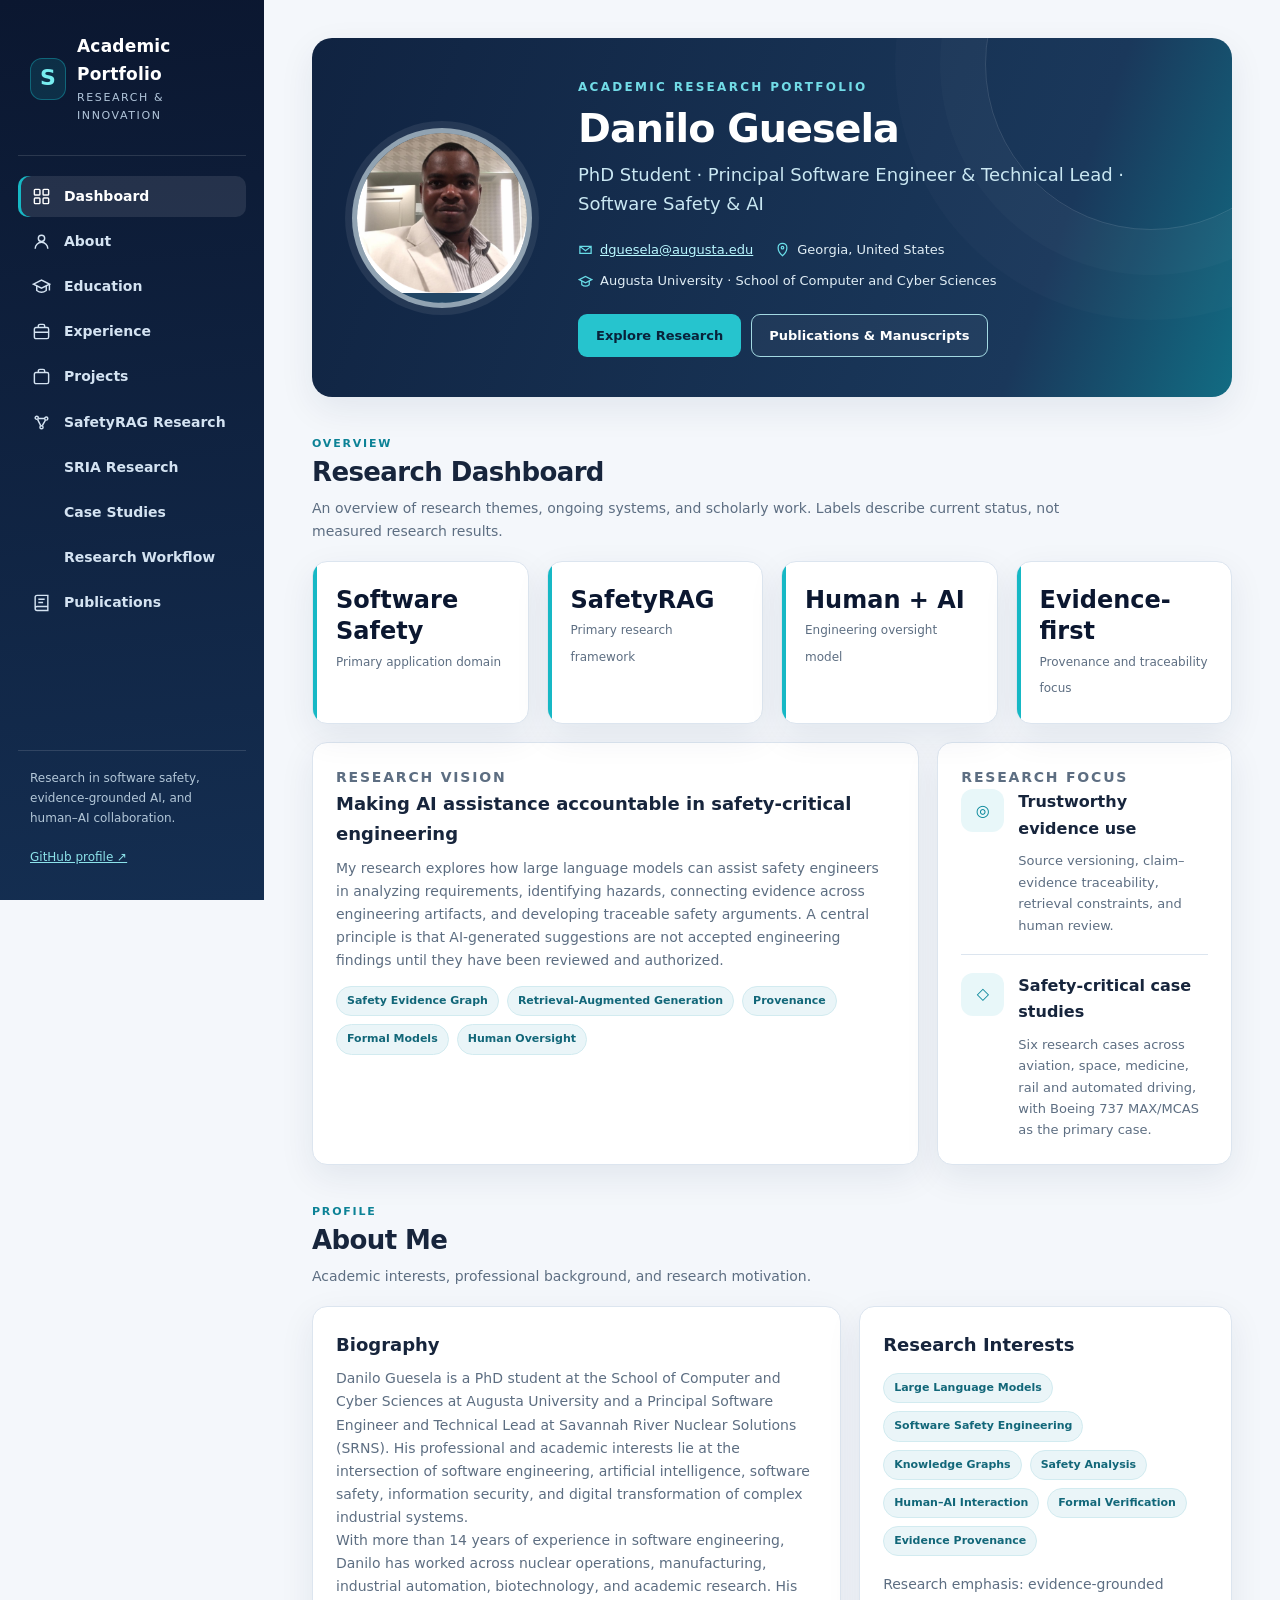
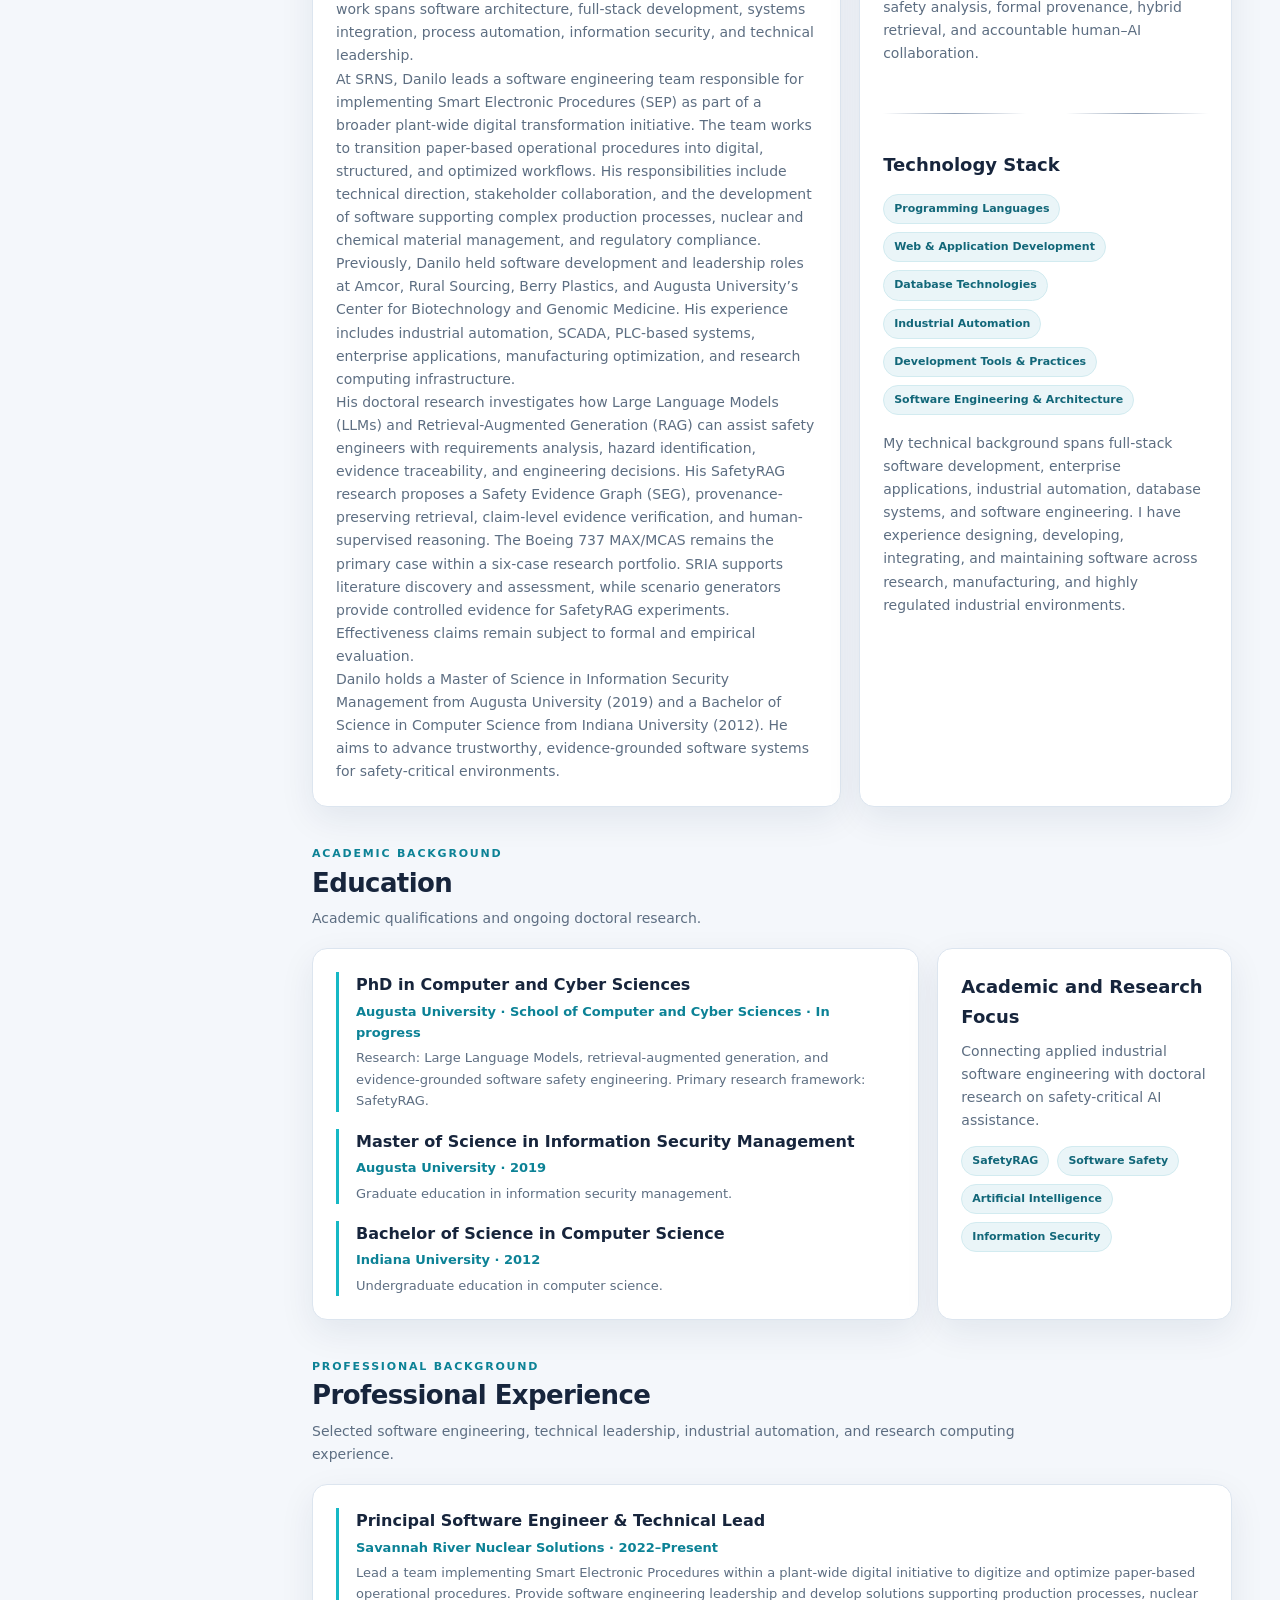
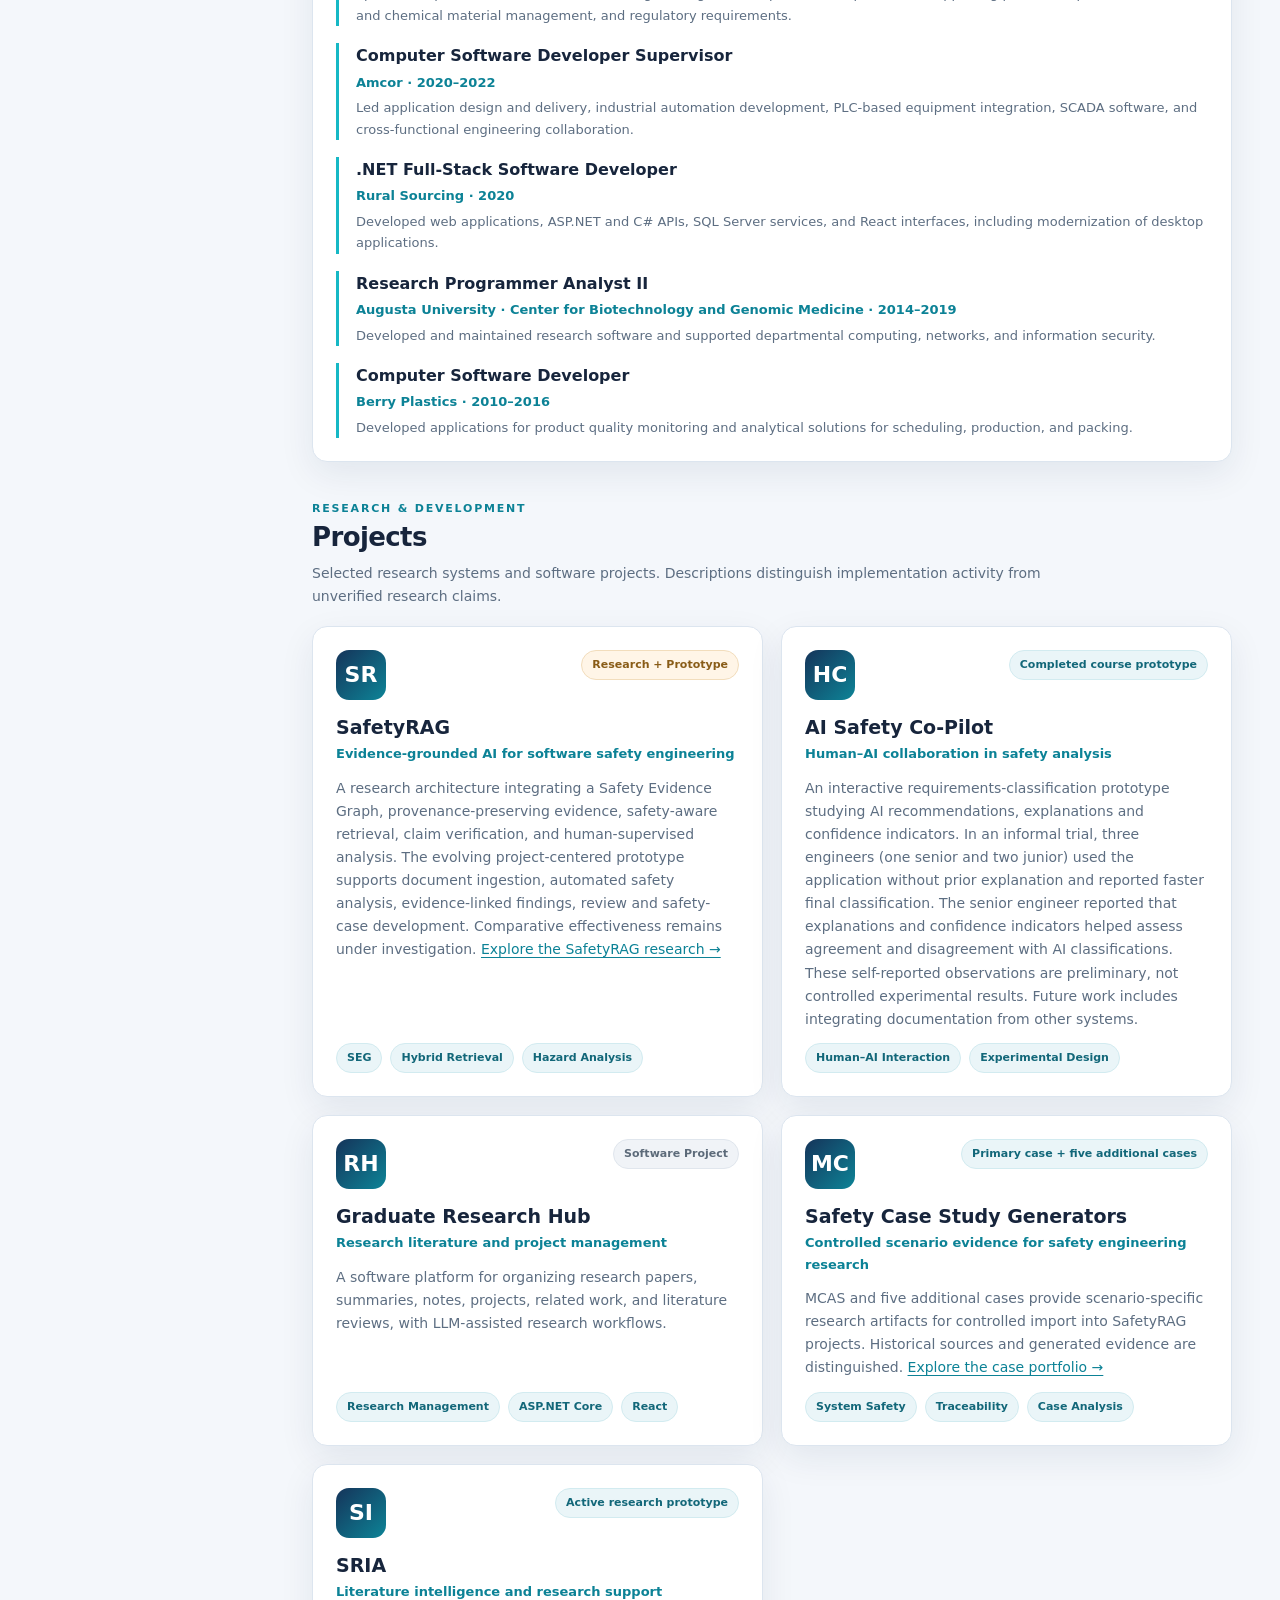
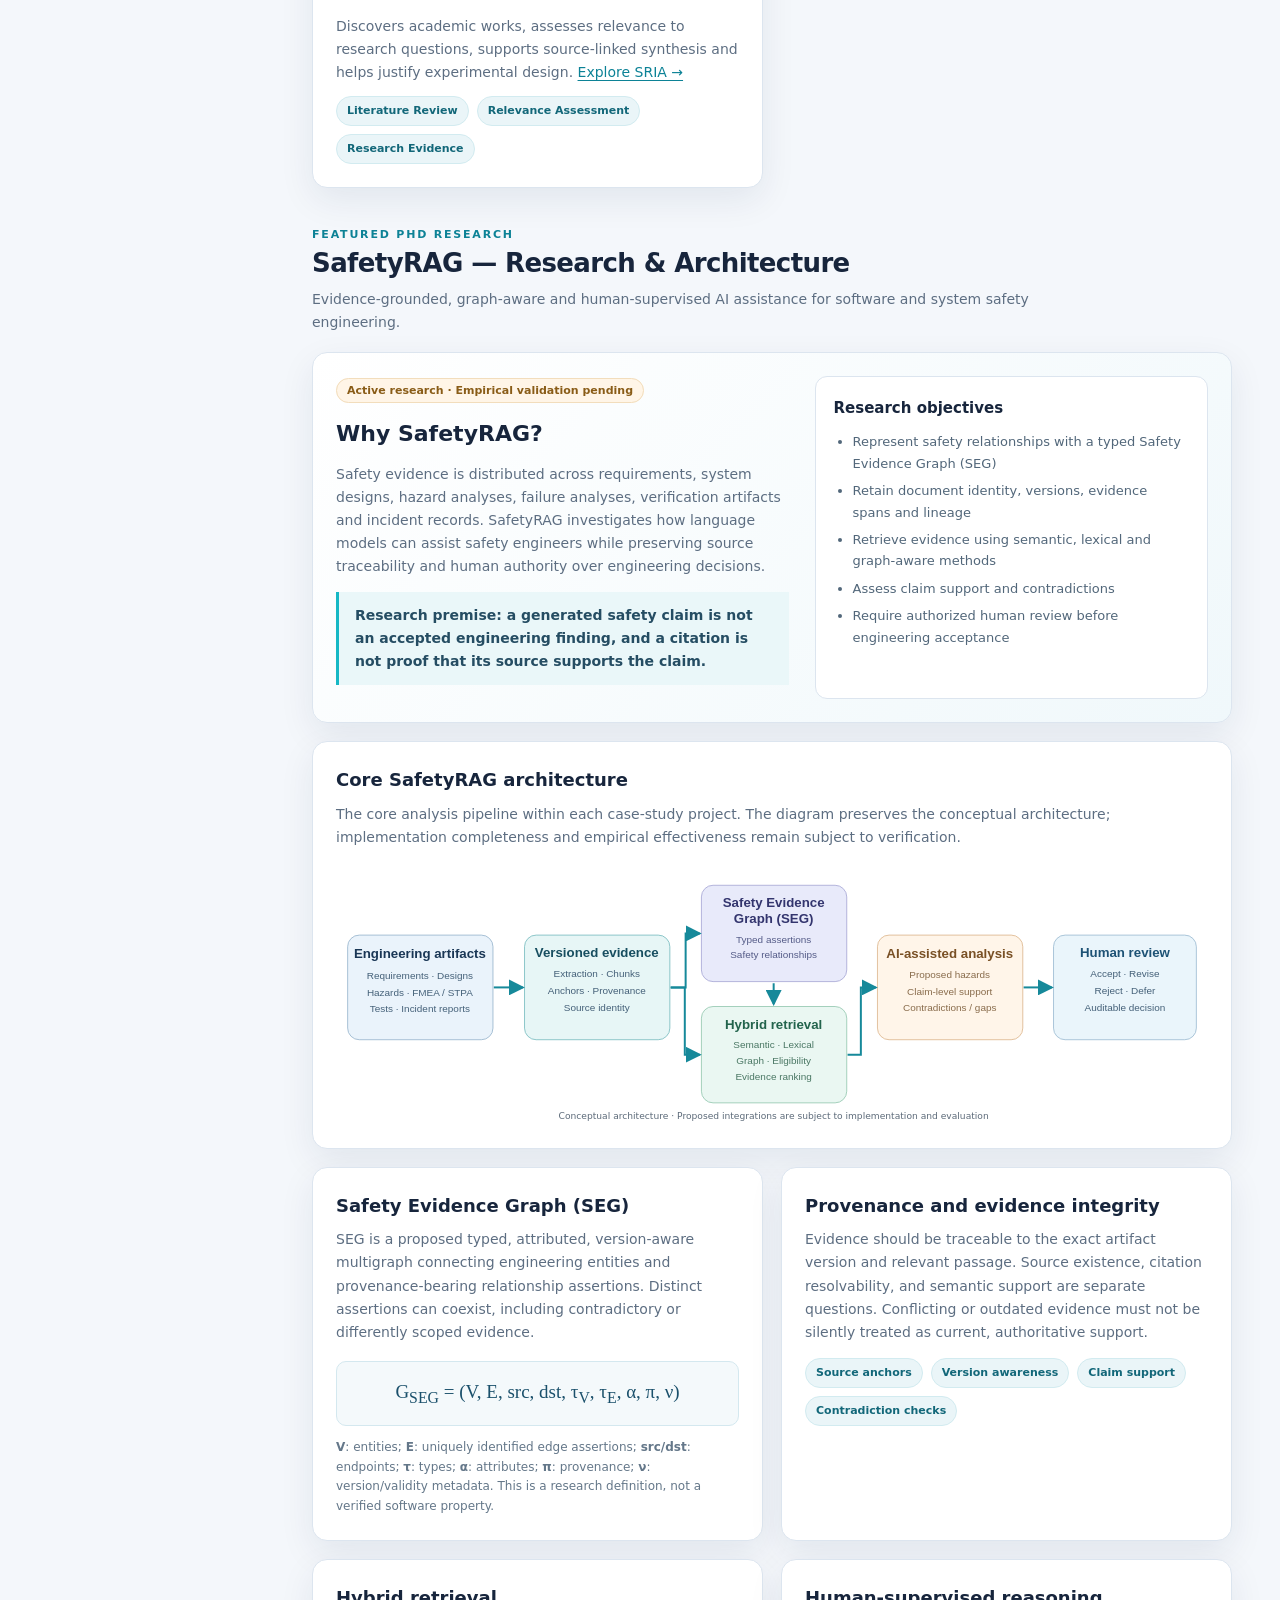
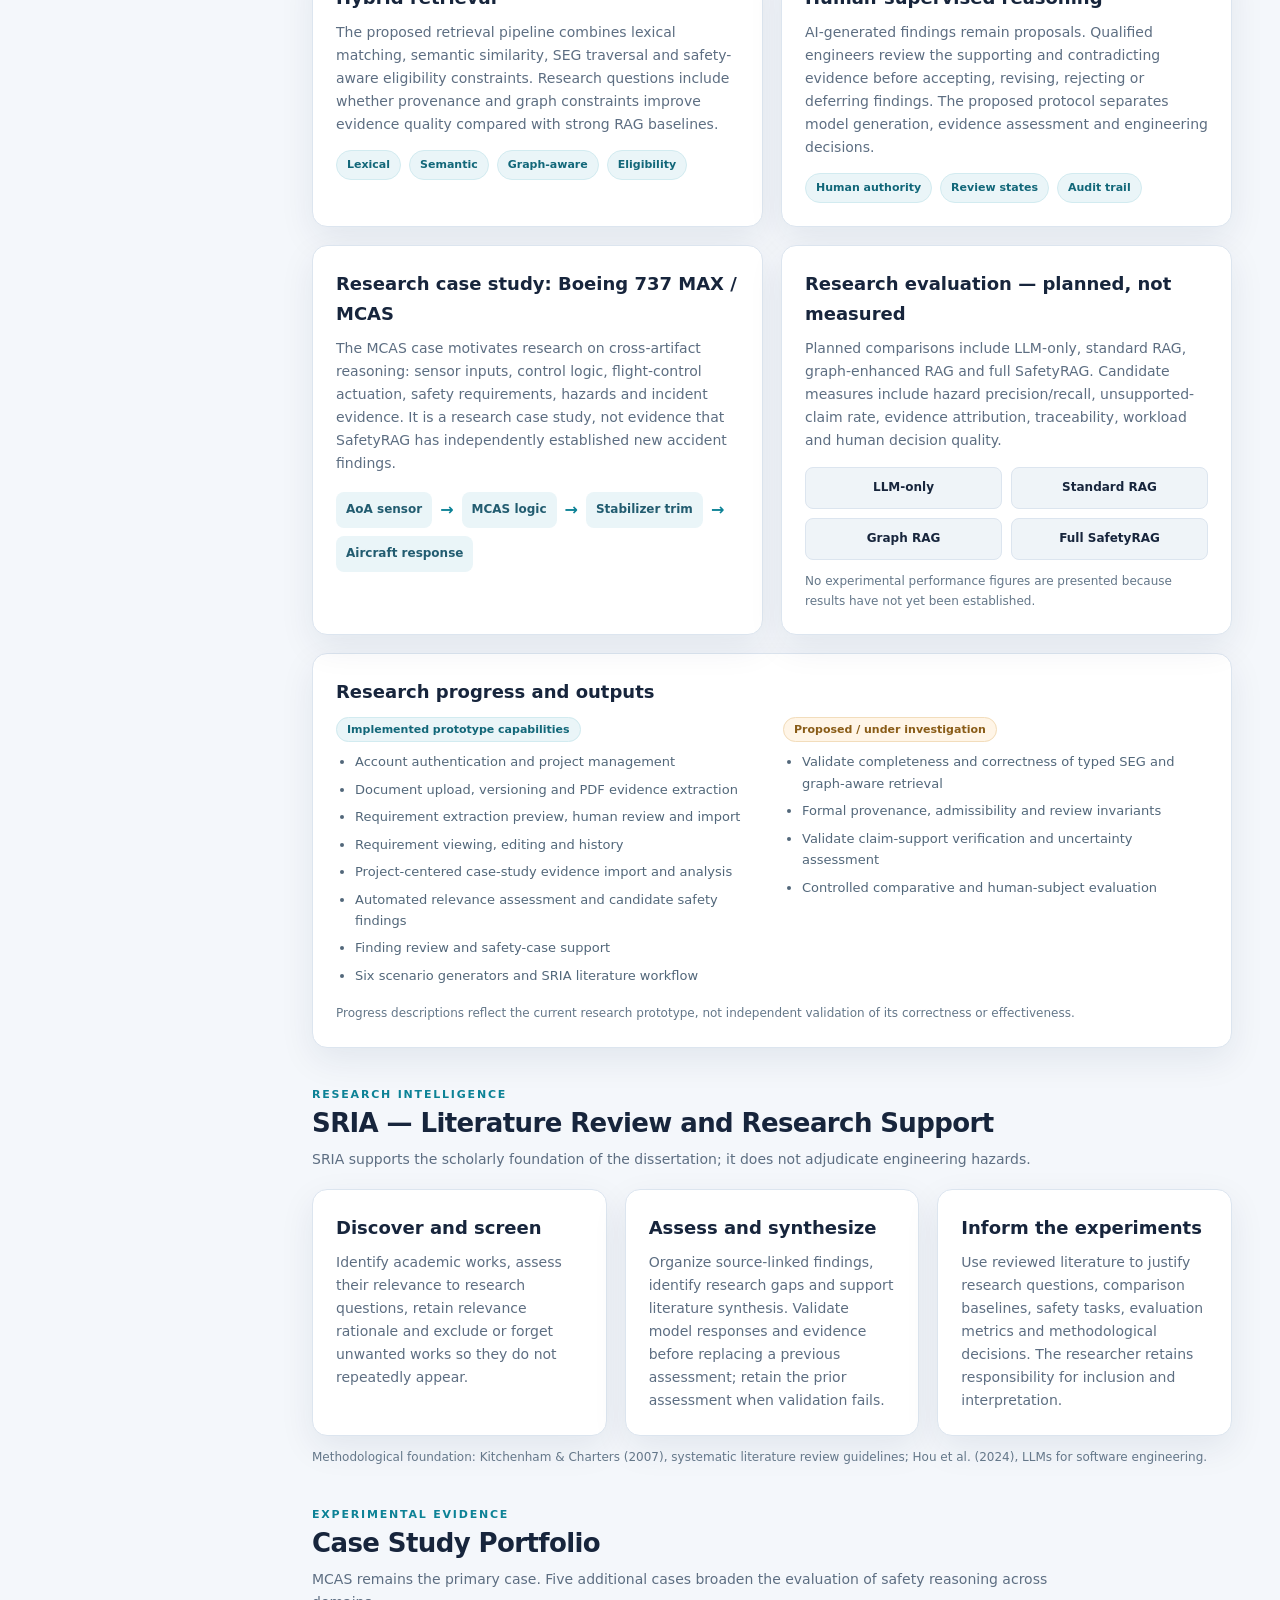
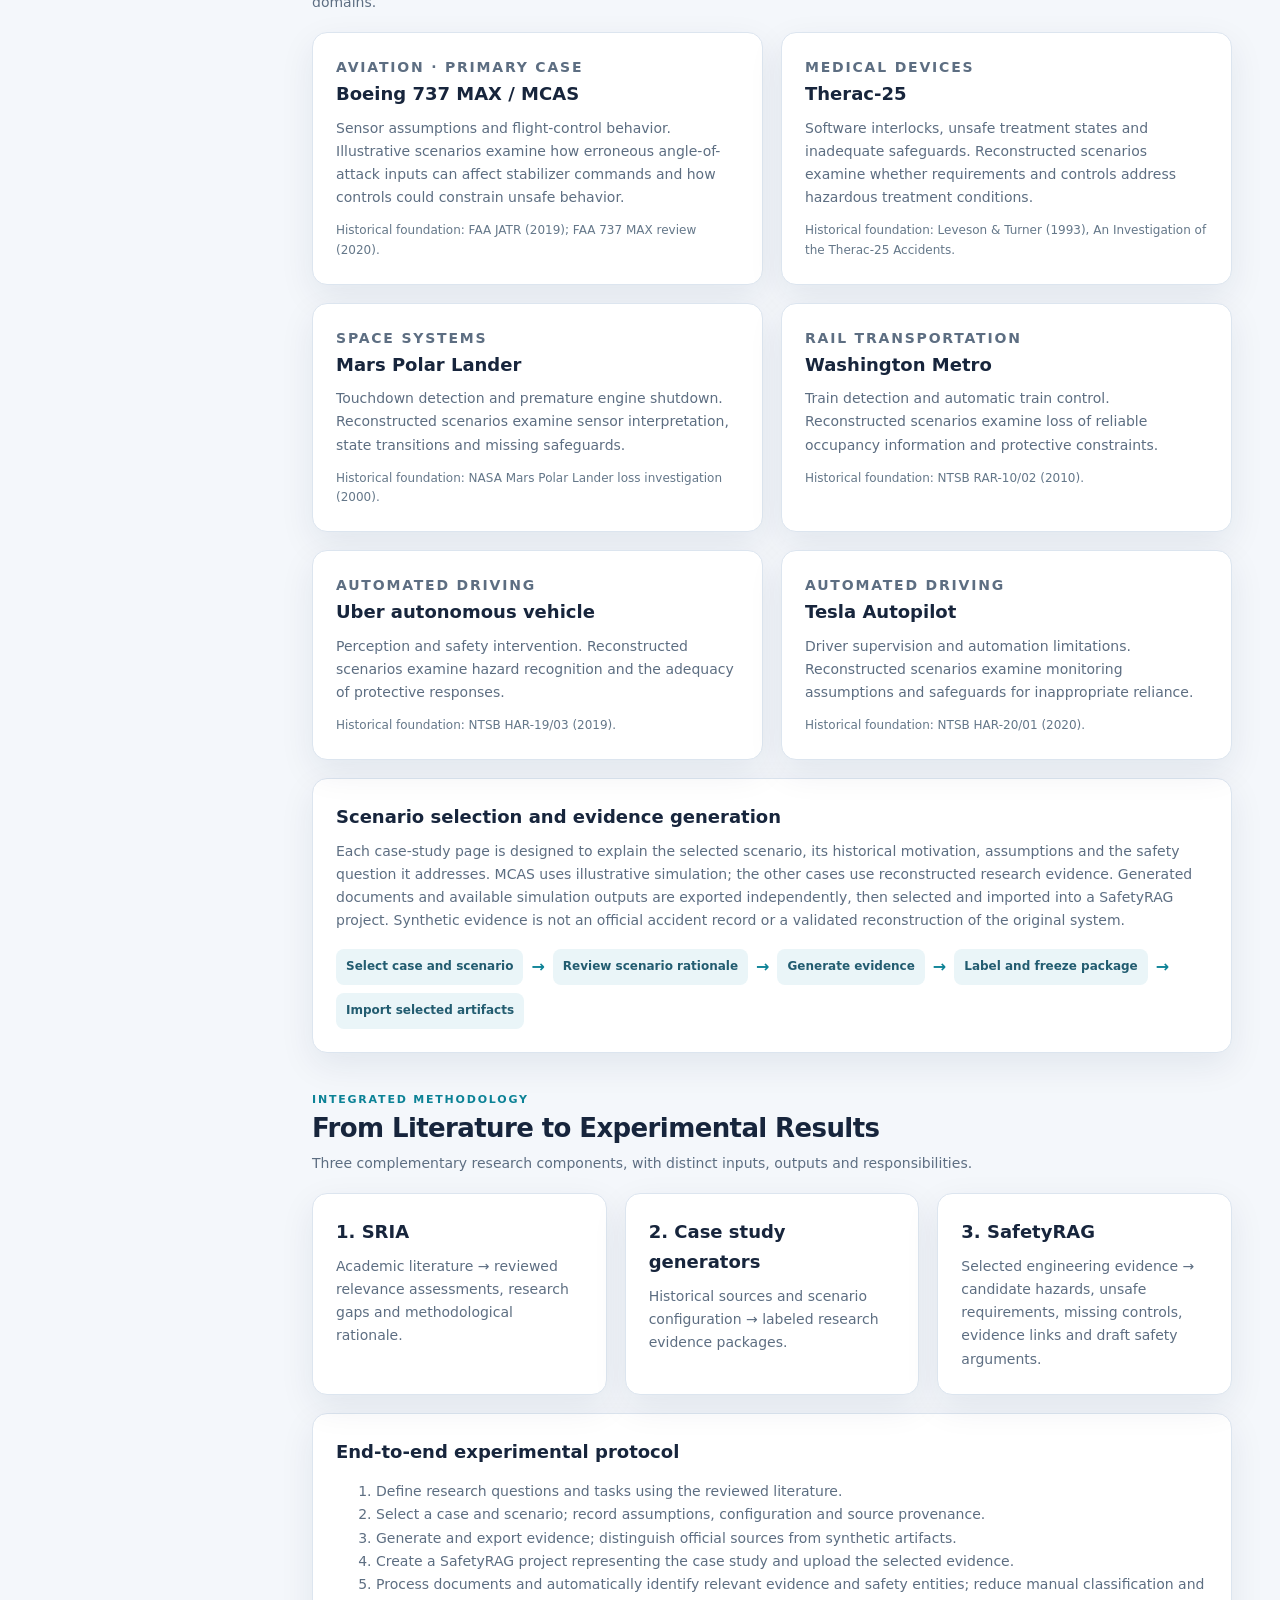
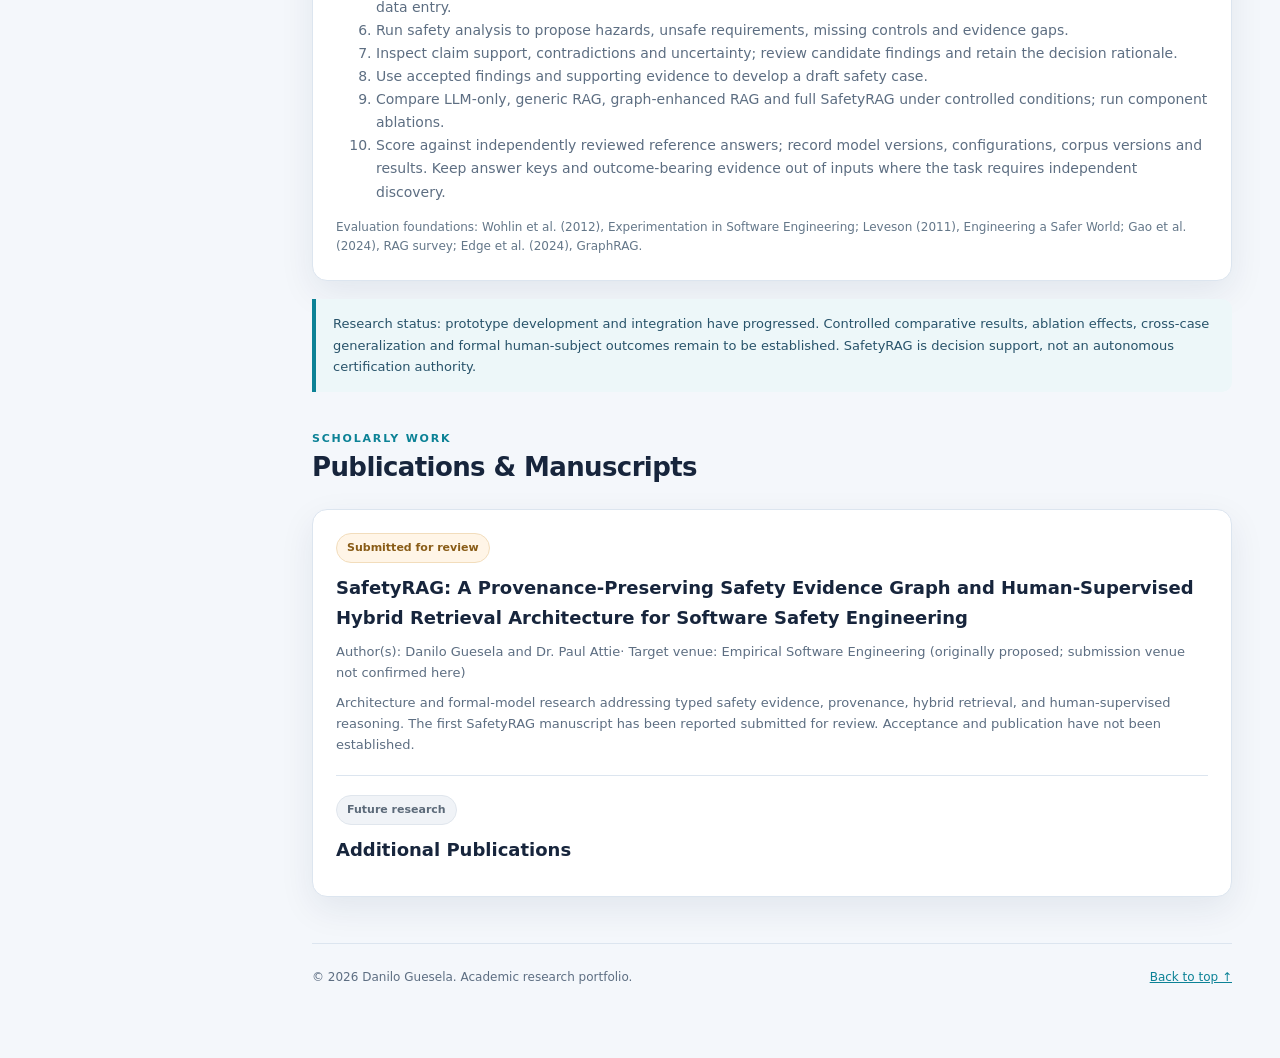
==== commit 93778dd5: "updated dead links on index file" ====
--- a/index.html
+++ b/index.html
@@ -9,27 +9,19 @@
   <style>
     :root{--navy:#0b1730;--navy2:#132747;--accent:#16b8c5;--accent2:#0c8296;--ink:#17253c;--muted:#5d6e82;--paper:#f4f7fb;--white:#fff;--border:#dce5ef;--shadow:0 12px 35px rgba(18,41,75,.08);--sidebar:264px}
     *{box-sizing:border-box}html{scroll-behavior:smooth}body{margin:0;background:var(--paper);color:var(--ink);font-family:Inter,ui-sans-serif,system-ui,-apple-system,"Segoe UI",sans-serif;line-height:1.65}a{color:var(--accent2)}a:hover{text-decoration:none}button{font:inherit} .skip{position:absolute;left:-9999px;top:10px;background:#fff;padding:8px;z-index:99}.skip:focus{left:10px}
-    .sidebar{position:fixed;inset:0 auto 0 0;width:var(--sidebar);background:linear-gradient(175deg,var(--navy),#142e51);color:#fff;display:flex;flex-direction:column;padding:32px 18px;z-index:20;transition:transform .25s ease}.brand{display:flex;align-items:center;gap:11px;padding:0 12px 30px;border-bottom:1px solid #ffffff20}.brand-symbol{display:grid;place-items:center;width:42px;height:42px;background:#17b6c524;border:1px solid #16b8c566;border-radius:12px;font-weight:800;color:#77edf0;font-size:22px}.brand strong{font-size:17px;letter-spacing:.2px}.brand small{display:block;color:#b2c6db;font-size:11px;letter-spacing:1.6px;text-transform:uppercase}.nav{display:grid;gap:7px;margin-top:32px}.nav a{color:#d4e3f2;text-decoration:none;display:flex;align-items:center;gap:13px;padding:12px 14px;border-radius:10px;font-weight:600;font-size:14px;transition:.2s}.nav a:hover,.nav a.active{background:#ffffff19;color:#fff}.nav a.active{box-shadow:inset 3px 0 0 var(--accent)}.nav svg{width:19px;height:19px;flex-shrink:0}.sidebar-foot{margin-top:auto;padding:18px 12px 0;border-top:1px solid #ffffff20;font-size:8px;color:#b3c7d8}.sidebar-foot a{color:#8ce3ea}.main{margin-left:var(--sidebar);min-width:0}.topbar{display:none}.container{max-width:1320px;padding:38px 48px 70px;margin:0 auto}.hero{background:linear-gradient(110deg,#102341,#1a385b 78%,#126c83);border-radius:20px;box-shadow:var(--shadow);color:white;padding:40px;display:grid;grid-template-columns:190px minmax(0,1fr);gap:36px;align-items:center;position:relative;overflow:hidden}.hero:after{content:"";position:absolute;right:-85px;top:-140px;width:330px;height:330px;border:1px solid #ffffff20;border-radius:50%;box-shadow:0 0 0 45px #ffffff05,0 0 0 90px #ffffff04;pointer-events:none}.avatar{width:180px;height:180px;border-radius:50%;border:5px solid #ffffff80;box-shadow:0 0 0 7px #ffffff14;background:#224665;overflow:hidden;display:grid;place-items:center;position:relative;z-index:1}.avatar img{width:100%;height:100%;object-fit:cover;display:block}.avatar-fallback{display:flex;flex-direction:column;align-items:center;justify-content:center;color:#e6f5ff;gap:7px;text-align:center;font-size:11px;letter-spacing:.3px}.avatar-fallback svg{width:70px;height:70px}.eyebrow{text-transform:uppercase;letter-spacing:2.3px;color:#72dce7;font-size:12px;font-weight:800;margin:0 0 8px}.hero h1{font-size:clamp(29px,3.1vw,47px);line-height:1.13;margin:0 0 9px;letter-spacing:-1px}.role{font-size:18px;color:#c9e7f2;margin:0 0 20px}.hero-details{display:flex;gap:10px 22px;flex-wrap:wrap;font-size:13px;color:#e0edf5;position:relative;z-index:1}.hero-details span{display:inline-flex;align-items:center;gap:7px}.hero-details svg{width:15px;height:15px;color:#69dce7}.hero-details a{color:#b9f7ff}.hero-actions{display:flex;gap:10px;flex-wrap:wrap;margin-top:22px;position:relative;z-index:1}.btn{display:inline-flex;align-items:center;justify-content:center;border-radius:9px;text-decoration:none;padding:10px 17px;font-weight:750;font-size:13px;border:1px solid transparent}.btn.primary{background:#26c4ce;color:#09223a}.btn.secondary{border-color:#a3d9e2;color:#fff;background:#ffffff0a}.btn:hover{filter:brightness(1.07)}.section{scroll-margin-top:26px;margin-top:38px}.section-head{display:flex;align-items:flex-end;justify-content:space-between;gap:16px;margin-bottom:18px}.kicker{font-size:11px;letter-spacing:1.8px;text-transform:uppercase;font-weight:800;color:var(--accent2);margin:0 0 3px}.section h2{font-size:26px;line-height:1.25;margin:0;letter-spacing:-.6px}.section-intro{color:var(--muted);font-size:14px;margin:8px 0 0;max-width:780px}.grid{display:grid;grid-template-columns:repeat(12,minmax(0,1fr));gap:18px}.card{background:#fff;border:1px solid var(--border);border-radius:15px;box-shadow:var(--shadow);padding:23px;min-width:0}.card h3{margin:0 0 8px;font-size:18px}.card p{margin:0;color:var(--muted);font-size:14px}.stat{grid-column:span 3;position:relative;overflow:hidden}.stat:before{content:"";position:absolute;left:0;top:0;bottom:0;width:4px;background:var(--accent)}.stat strong{display:block;font-size:24px;color:var(--navy);line-height:1.3}.stat span{color:var(--muted);font-size:12px}.span-8{grid-column:span 8}.span-7{grid-column:span 7}.span-6{grid-column:span 6}.span-5{grid-column:span 5}.span-4{grid-column:span 4}.span-12{grid-column:span 12}.tag-row{display:flex;flex-wrap:wrap;gap:8px;margin-top:14px}.tag{background:#eaf5f8;border:1px solid #d2ebf0;color:#126779;padding:5px 10px;border-radius:999px;font-size:11px;font-weight:750}.tag.grey{background:#f0f3f7;border-color:#e0e6ed;color:#5c6a79}.tag.amber{background:#fff5e7;border-color:#f2ddbc;color:#895c17}.feature{display:flex;gap:14px;align-items:flex-start}.feature-icon{width:43px;height:43px;border-radius:12px;flex-shrink:0;display:grid;place-items:center;background:#e8f7f9;color:#07879a}.feature-icon svg{width:22px;height:22px}.feature h3{font-size:16px}.feature p{font-size:13px}.timeline{display:grid;gap:17px}.timeline-item{border-left:3px solid var(--accent);padding-left:17px}.timeline-item h3{margin:0 0 2px;font-size:16px}.timeline-item .sub{color:var(--accent2);font-weight:700;font-size:13px;margin-bottom:4px}.timeline-item p{font-size:13px}.project-card{display:flex;flex-direction:column;gap:12px}.project-top{display:flex;justify-content:space-between;gap:12px;align-items:flex-start}.project-symbol{width:50px;height:50px;border-radius:13px;background:linear-gradient(135deg,#15345a,#0d8497);color:white;display:grid;place-items:center;font-weight:800;font-size:22px}.project-card h3{margin:0;font-size:19px}.project-card .subtitle{font-size:13px;color:var(--accent2);font-weight:700}.project-card p{flex:1}.project-card .tag-row{margin-top:0}.pub{padding:19px 0;border-bottom:1px solid var(--border)}.pub:first-child{padding-top:0}.pub:last-child{border:0;padding-bottom:0}.pub-title{font-size:16px;font-weight:750;margin:0 0 5px}.pub-meta{font-size:13px;color:var(--muted);margin-bottom:8px}.pub p{font-size:13px}.notice{border-left:4px solid var(--accent2);padding:14px 17px;background:#edf7f9;border-radius:0 10px 10px 0;color:#28536a;font-size:13px}.footer{border-top:1px solid var(--border);margin-top:46px;padding-top:24px;display:flex;justify-content:space-between;gap:12px;color:var(--muted);font-size:12px}.menu-toggle{border:0;border-radius:9px;background:#193655;color:#fff;padding:9px;cursor:pointer;display:grid;place-items:center}.menu-toggle svg{width:22px;height:22px}.overlay{display:none}.sr-only{position:absolute;width:1px;height:1px;padding:0;margin:-1px;overflow:hidden;clip:rect(0,0,0,0);white-space:nowrap;border:0}
+    .sidebar{position:fixed;inset:0 auto 0 0;width:var(--sidebar);background:linear-gradient(175deg,var(--navy),#142e51);color:#fff;display:flex;flex-direction:column;padding:32px 18px;z-index:20;transition:transform .25s ease}.brand{display:flex;align-items:center;gap:11px;padding:0 12px 30px;border-bottom:1px solid #ffffff20}.brand-symbol{display:grid;place-items:center;width:42px;height:42px;background:#17b6c524;border:1px solid #16b8c566;border-radius:12px;font-weight:800;color:#77edf0;font-size:22px}.brand strong{font-size:17px;letter-spacing:.2px}.brand small{display:block;color:#b2c6db;font-size:11px;letter-spacing:1.6px;text-transform:uppercase}.nav{display:grid;gap:7px;margin-top:32px}.nav a{color:#d4e3f2;text-decoration:none;display:flex;align-items:center;gap:13px;padding:12px 14px;border-radius:10px;font-weight:600;font-size:14px;transition:.2s}.nav a:hover,.nav a.active{background:#ffffff19;color:#fff}.nav a.active{box-shadow:inset 3px 0 0 var(--accent)}.nav svg{width:19px;height:19px;flex-shrink:0}.sidebar-foot{margin-top:auto;padding:18px 12px 0;border-top:1px solid #ffffff20;font-size:12px;color:#b3c7d8}.sidebar-foot a{color:#8ce3ea}.main{margin-left:var(--sidebar);min-width:0}.topbar{display:none}.container{max-width:1320px;padding:38px 48px 70px;margin:0 auto}.hero{background:linear-gradient(110deg,#102341,#1a385b 78%,#126c83);border-radius:20px;box-shadow:var(--shadow);color:white;padding:40px;display:grid;grid-template-columns:190px minmax(0,1fr);gap:36px;align-items:center;position:relative;overflow:hidden}.hero:after{content:"";position:absolute;right:-85px;top:-140px;width:330px;height:330px;border:1px solid #ffffff20;border-radius:50%;box-shadow:0 0 0 45px #ffffff05,0 0 0 90px #ffffff04;pointer-events:none}.avatar{width:180px;height:180px;border-radius:50%;border:5px solid #ffffff80;box-shadow:0 0 0 7px #ffffff14;background:#224665;overflow:hidden;display:grid;place-items:center;position:relative;z-index:1}.avatar img{width:100%;height:100%;object-fit:cover;display:block}.avatar-fallback{display:flex;flex-direction:column;align-items:center;justify-content:center;color:#e6f5ff;gap:7px;text-align:center;font-size:11px;letter-spacing:.3px}.avatar-fallback svg{width:70px;height:70px}.eyebrow{text-transform:uppercase;letter-spacing:2.3px;color:#72dce7;font-size:12px;font-weight:800;margin:0 0 8px}.hero h1{font-size:clamp(29px,3.1vw,47px);line-height:1.13;margin:0 0 9px;letter-spacing:-1px}.role{font-size:18px;color:#c9e7f2;margin:0 0 20px}.hero-details{display:flex;gap:10px 22px;flex-wrap:wrap;font-size:13px;color:#e0edf5;position:relative;z-index:1}.hero-details span{display:inline-flex;align-items:center;gap:7px}.hero-details svg{width:15px;height:15px;color:#69dce7}.hero-details a{color:#b9f7ff}.hero-actions{display:flex;gap:10px;flex-wrap:wrap;margin-top:22px;position:relative;z-index:1}.btn{display:inline-flex;align-items:center;justify-content:center;border-radius:9px;text-decoration:none;padding:10px 17px;font-weight:750;font-size:13px;border:1px solid transparent}.btn.primary{background:#26c4ce;color:#09223a}.btn.secondary{border-color:#a3d9e2;color:#fff;background:#ffffff0a}.btn:hover{filter:brightness(1.07)}.section{scroll-margin-top:26px;margin-top:38px}.section-head{display:flex;align-items:flex-end;justify-content:space-between;gap:16px;margin-bottom:18px}.kicker{font-size:11px;letter-spacing:1.8px;text-transform:uppercase;font-weight:800;color:var(--accent2);margin:0 0 3px}.section h2{font-size:26px;line-height:1.25;margin:0;letter-spacing:-.6px}.section-intro{color:var(--muted);font-size:14px;margin:8px 0 0;max-width:780px}.grid{display:grid;grid-template-columns:repeat(12,minmax(0,1fr));gap:18px}.card{background:#fff;border:1px solid var(--border);border-radius:15px;box-shadow:var(--shadow);padding:23px;min-width:0}.card h3{margin:0 0 8px;font-size:18px}.card p{margin:0;color:var(--muted);font-size:14px}.stat{grid-column:span 3;position:relative;overflow:hidden}.stat:before{content:"";position:absolute;left:0;top:0;bottom:0;width:4px;background:var(--accent)}.stat strong{display:block;font-size:24px;color:var(--navy);line-height:1.3}.stat span{color:var(--muted);font-size:12px}.span-8{grid-column:span 8}.span-7{grid-column:span 7}.span-6{grid-column:span 6}.span-5{grid-column:span 5}.span-4{grid-column:span 4}.span-12{grid-column:span 12}.tag-row{display:flex;flex-wrap:wrap;gap:8px;margin-top:14px}.tag{background:#eaf5f8;border:1px solid #d2ebf0;color:#126779;padding:5px 10px;border-radius:999px;font-size:11px;font-weight:750}.tag.grey{background:#f0f3f7;border-color:#e0e6ed;color:#5c6a79}.tag.amber{background:#fff5e7;border-color:#f2ddbc;color:#895c17}.feature{display:flex;gap:14px;align-items:flex-start}.feature-icon{width:43px;height:43px;border-radius:12px;flex-shrink:0;display:grid;place-items:center;background:#e8f7f9;color:#07879a}.feature-icon svg{width:22px;height:22px}.feature h3{font-size:16px}.feature p{font-size:13px}.timeline{display:grid;gap:17px}.timeline-item{border-left:3px solid var(--accent);padding-left:17px}.timeline-item h3{margin:0 0 2px;font-size:16px}.timeline-item .sub{color:var(--accent2);font-weight:700;font-size:13px;margin-bottom:4px}.timeline-item p{font-size:13px}.project-card{display:flex;flex-direction:column;gap:12px}.project-top{display:flex;justify-content:space-between;gap:12px;align-items:flex-start}.project-symbol{width:50px;height:50px;border-radius:13px;background:linear-gradient(135deg,#15345a,#0d8497);color:white;display:grid;place-items:center;font-weight:800;font-size:22px}.project-card h3{margin:0;font-size:19px}.project-card .subtitle{font-size:13px;color:var(--accent2);font-weight:700}.project-card p{flex:1}.project-card .tag-row{margin-top:0}.pub{padding:19px 0;border-bottom:1px solid var(--border)}.pub:first-child{padding-top:0}.pub:last-child{border:0;padding-bottom:0}.pub-title{font-size:16px;font-weight:750;margin:0 0 5px}.pub-meta{font-size:13px;color:var(--muted);margin-bottom:8px}.pub p{font-size:13px}.notice{border-left:4px solid var(--accent2);padding:14px 17px;background:#edf7f9;border-radius:0 10px 10px 0;color:#28536a;font-size:13px}.footer{border-top:1px solid var(--border);margin-top:46px;padding-top:24px;display:flex;justify-content:space-between;gap:12px;color:var(--muted);font-size:12px}.menu-toggle{border:0;border-radius:9px;background:#193655;color:#fff;padding:9px;cursor:pointer;display:grid;place-items:center}.menu-toggle svg{width:22px;height:22px}.overlay{display:none}.sr-only{position:absolute;width:1px;height:1px;padding:0;margin:-1px;overflow:hidden;clip:rect(0,0,0,0);white-space:nowrap;border:0}
     @media(max-width:1100px){.container{padding:28px}.hero{grid-template-columns:150px 1fr;padding:30px;gap:25px}.avatar{width:145px;height:145px}.stat{grid-column:span 6}.span-8,.span-7,.span-5,.span-4{grid-column:span 6}}
     @media(max-width:760px){.sidebar{transform:translateX(-100%);width:278px}.sidebar.open{transform:translateX(0)}.overlay.show{display:block;position:fixed;inset:0;background:#0b173099;z-index:15}.main{margin-left:0}.topbar{display:flex;align-items:center;justify-content:space-between;background:var(--navy);color:#fff;padding:13px 20px;position:sticky;top:0;z-index:10}.topbar strong{font-size:15px}.container{padding:18px 16px 44px}.hero{grid-template-columns:1fr;text-align:center;justify-items:center;padding:28px 20px}.hero-details,.hero-actions{justify-content:center}.hero h1{font-size:32px}.role{font-size:15px}.section{scroll-margin-top:76px}.span-8,.span-7,.span-6,.span-5,.span-4,.stat{grid-column:span 12}.footer{flex-direction:column}}
     @media(prefers-reduced-motion:reduce){html{scroll-behavior:auto}*,*:before,*:after{transition:none!important}}
 
     .research-lead{display:grid;grid-template-columns:1.15fr 1fr;gap:26px;background:linear-gradient(135deg,#fff,#f0f8fb)}.research-lead h3{margin:14px 0 10px;font-size:22px}.research-lead p{margin:0 0 14px}.research-quote{padding:12px 16px;border-left:3px solid #16b8c5;background:#eaf7f9;color:#254d63!important;font-weight:650}.research-aim{background:#fff;border:1px solid #dce5ef;border-radius:12px;padding:18px}.research-aim strong{font-size:15px}.research-aim ul,.progress-grid ul{margin:10px 0 0;padding-left:19px;font-size:13px;color:#52677a}.research-aim li,.progress-grid li{margin:6px 0}.diagram-wrap{overflow-x:auto;margin-top:18px}.architecture-svg{display:block;width:100%;min-width:760px;height:auto}.formula{margin:17px 0 10px;padding:14px 12px;border:1px solid #d4e8ef;background:#f4f9fb;border-radius:10px;font-family:Georgia,serif;font-size:19px;text-align:center;color:#1a506b;overflow-wrap:anywhere}.formula-note{font-size:12px!important;margin-top:12px!important;color:#647789!important}.case-flow{display:flex;flex-wrap:wrap;gap:8px;align-items:center;margin-top:17px}.case-flow span{padding:8px 10px;border-radius:8px;background:#eaf5f8;color:#225c70;font-size:12px;font-weight:700}.case-flow b{color:#0c8296}.evaluation-list{display:grid;grid-template-columns:repeat(2,1fr);gap:9px;margin-top:15px}.evaluation-list span{padding:10px 12px;background:#eff4f8;border:1px solid #dce5ef;border-radius:8px;font-size:12px;font-weight:750;text-align:center}.progress-grid{display:grid;grid-template-columns:1fr 1fr;gap:22px}.research-links{display:grid;grid-template-columns:repeat(2,minmax(0,1fr));gap:10px;margin-top:15px}.resource-placeholder{border:1px dashed #b8cbd9;background:#f6f9fc;padding:12px;border-radius:9px;color:#5b6d7c;font-size:12px}@media(max-width:900px){.research-lead,.progress-grid{grid-template-columns:1fr}}@media(max-width:550px){.research-links{grid-template-columns:1fr}}
-  
-    /* SECTION DIVIDER */
-
-.section-divider {
-    display: flex;
-    align-items: center;
-    gap: 20px;
-    margin: 48px 0 36px;
-}
+
+     /* SECTION DIVIDER */
+
+.section-divider {display: flex;align-items: center;gap: 20px;margin: 48px 0 36px;}
 
 .section-divider::before,
-.section-divider::after {
-    content: "";
-    flex: 1;
-    height: 1px;
+.section-divider::after {content: "";flex: 1;height: 1px;
     background: linear-gradient(
         90deg,
         transparent,
@@ -38,17 +30,12 @@
     );
 }
 
-.section-divider span {
-    color: #17627a;
-    font-size: 0.75rem;
-    font-weight: 700;
-    letter-spacing: 2px;
-    white-space: nowrap;
-}
+.section-divider span {color: #17627a;font-size: 0.75rem;font-weight: 700;letter-spacing: 2px;white-space: nowrap;}
   
     .sidebar{overflow-y:auto}.nav{gap:4px;margin-top:20px}.nav a{padding:9px 14px}.sidebar-foot{margin-top:auto}.nav a[href="#sria"],.nav a[href="#case-studies"],.nav a[href="#workflow"]{padding-left:46px}
+  
+    .project-card a{position:relative;z-index:1;display:inline-block;cursor:pointer;text-decoration:underline;text-underline-offset:3px}
   </style>
-  <link rel="stylesheet" href="dashboard.css" />
 </head>
 <body>
 <a class="skip" href="#dashboard">Skip to main content</a>
@@ -62,10 +49,9 @@
     <a href="#experience"><svg viewBox="0 0 24 24" fill="none" stroke="currentColor" stroke-width="1.8"><rect x="3" y="7" width="18" height="14" rx="2"/><path d="M8 7V5a2 2 0 0 1 2-2h4a2 2 0 0 1 2 2v2M3 13h18"/></svg>Experience</a>
     <a href="#projects"><svg viewBox="0 0 24 24" fill="none" stroke="currentColor" stroke-width="1.8"><rect x="3" y="7" width="18" height="14" rx="2"/><path d="M8 7V5a2 2 0 0 1 2-2h4a2 2 0 0 1 2 2v2"/></svg>Projects</a>
     <a href="#safetyrag"><svg viewBox="0 0 24 24" fill="none" stroke="currentColor" stroke-width="1.8"><circle cx="6" cy="6" r="2"/><circle cx="18" cy="7" r="2"/><circle cx="12" cy="18" r="2"/><path d="M8 7l8 0M7 8l4 8M17 9l-4 7"/></svg>SafetyRAG Research</a>
-    <a href="#mcas-deep-dive">MCAS Case Study</a>
-    <a href="#research-methods">Research Methods</a>
-    <a href="#research-milestones">Research Progress</a>
-    <a href="#research-plan">Master Research Plan</a>
+    <a href="#sria">SRIA Research</a>
+    <a href="#case-studies">Case Studies</a>
+    <a href="#workflow">Research Workflow</a>
     <a href="#publications"><svg viewBox="0 0 24 24" fill="none" stroke="currentColor" stroke-width="1.8"><path d="M4 19.5A2.5 2.5 0 0 1 6.5 17H20V3H6.5A2.5 2.5 0 0 0 4 5.5v14ZM4 19.5A2.5 2.5 0 0 0 6.5 22H20v-5"/><path d="M8 8h8M8 12h6"/></svg>Publications</a>
   </nav>
   <div class="sidebar-foot">Research in software safety, evidence-grounded AI, and human–AI collaboration.<br><br><a href="https://github.com/" target="_blank" rel="noopener noreferrer" id="sidebarGithub">GitHub profile ↗</a></div>
@@ -87,21 +73,42 @@
     </section>
     <section class="section" id="about" aria-labelledby="aboutHeading">
       <div class="section-head">
-        <div>
-          <p class="kicker">Profile</p>
+        <div><p class="kicker">Profile</p>
           <h2 id="aboutHeading">About Me</h2>
           <p class="section-intro">Academic interests, professional background, and research motivation.</p>
         </div>
       </div>
+      
       <div class="grid">
         <article class="card span-7">
           <h3>Biography</h3>
           <div id="biography">
-            <p>Danilo Guesela is a PhD student at the School of Computer and Cyber Sciences at Augusta University and a Principal Software Engineer and Technical Lead at Savannah River Nuclear Solutions (SRNS). His professional and academic interests lie at the intersection of software engineering, artificial intelligence, software safety, information security, and digital transformation of complex industrial systems.</p>
-            <p>With more than 14 years of experience in software engineering, Danilo has worked across nuclear operations, manufacturing, industrial automation, biotechnology, and academic research. His work spans software architecture, full-stack development, systems integration, process automation, information security, and technical leadership.</p><p>At SRNS, Danilo leads a software engineering team responsible for implementing Smart Electronic Procedures (SEP) as part of a broader plant-wide digital transformation initiative. The team works to transition paper-based operational procedures into digital, structured, and optimized workflows. His responsibilities include technical direction, stakeholder collaboration, and the development of software supporting complex production processes, nuclear and chemical material management, and regulatory compliance.</p>
-            <p>Previously, Danilo held software development and leadership roles at Amcor, Rural Sourcing, Berry Plastics, and Augusta University’s Center for Biotechnology and Genomic Medicine. His experience includes industrial automation, SCADA, PLC-based systems, enterprise applications, manufacturing optimization, and research computing infrastructure.</p>
-            <p>His doctoral research investigates how Large Language Models (LLMs) and Retrieval-Augmented Generation (RAG) can assist safety engineers with requirements analysis, hazard identification, evidence traceability, and engineering decisions. His SafetyRAG research proposes a Safety Evidence Graph (SEG), provenance-preserving retrieval, claim-level evidence verification, and human-supervised reasoning. The Boeing 737 MAX/MCAS serves as a motivating case study; effectiveness claims remain subject to formal and empirical evaluation.</p>
-            <p>Danilo holds a Master of Science in Information Security Management from Augusta University (2019) and a Bachelor of Science in Computer Science from Indiana University (2012). He aims to advance trustworthy, evidence-grounded software systems for safety-critical environments.</p>
+            <p>Danilo Guesela is a PhD student at the School of Computer and Cyber Sciences at Augusta University 
+              and a Principal Software Engineer and Technical Lead at Savannah River Nuclear Solutions (SRNS). 
+              His professional and academic interests lie at the intersection of software engineering, 
+              artificial intelligence, software safety, information security, and digital transformation 
+              of complex industrial systems.</p>
+            <p>With more than 14 years of experience in software engineering, Danilo has worked across nuclear operations, 
+              manufacturing, industrial automation, biotechnology, and academic research. His work spans software architecture, 
+              full-stack development, systems integration, process automation, information security, and technical leadership.</p>
+            
+            <p>At SRNS, Danilo leads a software engineering team responsible for implementing Smart Electronic Procedures (SEP) as part of a broader 
+                plant-wide digital transformation initiative. The team works to transition paper-based operational procedures into digital, structured, 
+                and optimized workflows. His responsibilities include technical direction, stakeholder collaboration, and the development of software 
+              supporting complex production processes, nuclear and chemical material management, and regulatory compliance.</p>
+            
+            <p>Previously, Danilo held software development and leadership roles at Amcor, Rural Sourcing, Berry Plastics, and Augusta University’s 
+              Center for Biotechnology and Genomic Medicine. His experience includes industrial automation, SCADA, PLC-based systems, enterprise applications, 
+              manufacturing optimization, and research computing infrastructure.</p>
+            
+            <p>His doctoral research investigates how Large Language Models (LLMs) and Retrieval-Augmented Generation (RAG) can assist safety engineers 
+              with requirements analysis, hazard identification, evidence traceability, and engineering decisions. His SafetyRAG research proposes a 
+              Safety Evidence Graph (SEG), provenance-preserving retrieval, claim-level evidence verification, and human-supervised reasoning. 
+              The Boeing 737 MAX/MCAS remains the primary case within a six-case research portfolio. SRIA supports literature discovery and assessment, while scenario generators provide controlled evidence for SafetyRAG experiments. Effectiveness claims remain subject to formal and empirical evaluation.</p>
+            
+            <p>Danilo holds a Master of Science in Information Security Management from Augusta University (2019) and a Bachelor of Science in Computer 
+              Science from Indiana University (2012). He aims to advance trustworthy, evidence-grounded software systems for safety-critical environments.</p>
+            
           </div>
         </article>
         <article class="card span-5">
@@ -115,16 +122,44 @@
             <span class="tag">Formal Verification</span>
             <span class="tag">Evidence Provenance</span>
           </div>
-          <p style="margin-top:17px">Research emphasis: evidence-grounded safety analysis, formal provenance, hybrid retrieval, and accountable human–AI collaboration.</p>
+          <p style="margin-top:17px">Research emphasis: evidence-grounded safety analysis, formal provenance, hybrid retrieval, and accountable 
+            human–AI collaboration.</p>
+
+
+                 <!-- SECTION DIVIDER -->
+<div class="section-divider"><span></span></div>
         
 
+<!-- TECHNOLOGY STACK & PROGRAMMING LANGUAGES -->
+
+    
+        <h3>Technology Stack</h3>
+
+      <div class="tag-row">
+       <span class="tag">Programming Languages</span>
+            <span class="tag">Web & Application Development</span>
+            <span class="tag">Database Technologies</span>
+            <span class="tag">Industrial Automation</span>
+            <span class="tag">Development Tools & Practices</span>
+            <span class="tag">Software Engineering & Architecture</span>
+        </div>
+          
+        <p style="margin-top:17px">
+            My technical background spans full-stack software
+            development, enterprise applications, industrial
+            automation, database systems, and software engineering.
+            I have experience designing, developing, integrating,
+            and maintaining software across research, manufacturing,
+            and highly regulated industrial environments.
+        </p>
+    
+
  
-
-
         </article>
       </div>
-    </section>
-
+  </section>
+
+    
     <section class="section" id="education" aria-labelledby="educationHeading"><div class="section-head"><div><p class="kicker">Academic Background</p><h2 id="educationHeading">Education</h2><p class="section-intro">Academic qualifications and ongoing doctoral research.</p></div></div><div class="grid"><article class="card span-8"><div class="timeline"><div class="timeline-item"><h3>PhD in Computer and Cyber Sciences</h3><div class="sub">Augusta University · School of Computer and Cyber Sciences · In progress</div><p>Research: Large Language Models, retrieval-augmented generation, and evidence-grounded software safety engineering. Primary research framework: SafetyRAG.</p></div><div class="timeline-item"><h3>Master of Science in Information Security Management</h3><div class="sub">Augusta University · 2019</div><p>Graduate education in information security management.</p></div><div class="timeline-item"><h3>Bachelor of Science in Computer Science</h3><div class="sub">Indiana University · 2012</div><p>Undergraduate education in computer science.</p></div></div></article><article class="card span-4"><h3>Academic and Research Focus</h3><p>Connecting applied industrial software engineering with doctoral research on safety-critical AI assistance.</p><div class="tag-row"><span class="tag">SafetyRAG</span><span class="tag">Software Safety</span><span class="tag">Artificial Intelligence</span><span class="tag">Information Security</span></div></article></div></section>
     <section class="section" id="experience" aria-labelledby="experienceHeading"><div class="section-head"><div><p class="kicker">Professional Background</p><h2 id="experienceHeading">Professional Experience</h2><p class="section-intro">Selected software engineering, technical leadership, industrial automation, and research computing experience.</p></div></div><div class="grid"><article class="card span-12"><div class="timeline"><div class="timeline-item"><h3>Principal Software Engineer &amp; Technical Lead</h3><div class="sub">Savannah River Nuclear Solutions · 2022–Present</div><p>Lead a team implementing Smart Electronic Procedures within a plant-wide digital initiative to digitize and optimize paper-based operational procedures. Provide software engineering leadership and develop solutions supporting production processes, nuclear and chemical material management, and regulatory requirements.</p></div><div class="timeline-item"><h3>Computer Software Developer Supervisor</h3><div class="sub">Amcor · 2020–2022</div><p>Led application design and delivery, industrial automation development, PLC-based equipment integration, SCADA software, and cross-functional engineering collaboration.</p></div><div class="timeline-item"><h3>.NET Full-Stack Software Developer</h3><div class="sub">Rural Sourcing · 2020</div><p>Developed web applications, ASP.NET and C# APIs, SQL Server services, and React interfaces, including modernization of desktop applications.</p></div><div class="timeline-item"><h3>Research Programmer Analyst II</h3><div class="sub">Augusta University · Center for Biotechnology and Genomic Medicine · 2014–2019</div><p>Developed and maintained research software and supported departmental computing, networks, and information security.</p></div><div class="timeline-item"><h3>Computer Software Developer</h3><div class="sub">Berry Plastics · 2010–2016</div><p>Developed applications for product quality monitoring and analytical solutions for scheduling, production, and packing.</p></div></div></article></div></section>
     <section class="section" id="projects" aria-labelledby="projectsHeading"><div class="section-head"><div><p class="kicker">Research & Development</p><h2 id="projectsHeading">Projects</h2><p class="section-intro">Selected research systems and software projects. Descriptions distinguish implementation activity from unverified research claims.</p></div></div><div class="grid">
@@ -186,46 +221,32 @@
       </div>
       -->
     </section>
-    <section class="section" id="mcas-deep-dive">
-<div class="section-head"><div><p class="kicker">Primary Research Case Study</p><h2>Boeing 737 MAX / MCAS — Simulation and Evidence</h2><p class="section-intro">A research reconstruction and controlled simulation environment; not a certification-grade aircraft model or a new official accident investigation.</p></div></div>
-<div class="grid">
-<article class="card span-6"><h3>Case-study questions</h3><p>How can evidence across angle-of-attack sensing, MCAS control logic, stabilizer trim, pilot response, safety requirements, failure modes and incident findings be linked to support auditable hazard reasoning?</p><div class="tag-row"><span class="tag">Requirements</span><span class="tag">Architecture</span><span class="tag">Hazards</span><span class="tag">Controls</span><span class="tag">Evidence</span></div></article>
-<article class="card span-6"><h3>Modular Java research simulator</h3><p>Development records describe separate flight-control, aircraft-model, simulation-core, fault-injection, human-model, safety-monitor, evidence-generator and experiment-runner modules. Prior execution logs exist; clean-machine reproducibility and physical fidelity remain to be independently verified.</p></article>
-<article class="card span-6"><h3>Scenario and fault design</h3><p>Investigated scenarios include nominal operation, faulty or biased AoA inputs, unsafe stabilizer commands, monitoring responses, pilot intervention and potential corrective-control alternatives. Each scenario requires explicit assumptions, event traces, units and evidence identifiers.</p></article>
-<article class="card span-6"><h3>Evidence integration — next stage</h3><p>Planned import maps versioned simulation traces and source documents into project-scoped SafetyRAG evidence and typed SEG relationships. Integrity hashes, idempotent imports and time-eligible evidence must be validated before comparative experiments.</p></article>
-</div>
-<div class="notice" style="margin-top:18px"><strong>Research integrity:</strong> Historical MCAS evidence must be separated by publication date to prevent post-accident information from leaking into pre-event analysis. The simulator's outputs are model-generated observations, not direct evidence of aircraft behavior.</div>
-</section>
-<section class="section" id="research-methods">
-<div class="section-head"><div><p class="kicker">Scientific Design</p><h2>Research Questions, Baselines and Validation</h2><p class="section-intro">Architecture alone is not evidence of effectiveness. The dissertation tests the incremental value of proposed mechanisms.</p></div></div>
-<div class="grid">
-<article class="card span-6"><h3>Research questions</h3><p><strong>RQ1:</strong> Typed, version-aware SEG and traceability.<br><strong>RQ2:</strong> Graph-aware hybrid retrieval and evidence paths.<br><strong>RQ3:</strong> Claim verification and unsupported assertions.<br><strong>RQ4:</strong> Human decision quality, workload, trust and reliance.<br><strong>RQ5:</strong> Transfer beyond MCAS.</p></article>
-<article class="card span-6"><h3>REFSafE and bounded novelty</h3><p>REFSafE (Das et al., 2026) already reports hybrid retrieval, incident-informed hazard/control-gap analysis, cited reports and expert feedback. SafetyRAG therefore does not claim to invent safety RAG. Its proposed contribution is the testable integration of typed cross-artifact evidence, immutable version anchors, historical eligibility, claim judgments and authorized engineering acceptance.</p><p style="margin-top:10px"><a href="https://aclanthology.org/2026.rag4reports-1.6/" target="_blank" rel="noopener">Read REFSafE (ACL Anthology)</a></p></article>
-<article class="card span-6"><h3>Controlled technical evaluation</h3><p>Planned conditions: LLM only; conventional hybrid RAG; REFSafE-inspired baseline; hybrid RAG + SEG; + provenance/time constraints; + claim verification; full SafetyRAG with human review. Comparisons require matched tasks, corpus, models and budgets.</p></article>
-<article class="card span-6"><h3>Metrics and safeguards</h3><p>Evidence Recall@k, relation-path recall, exact anchor correctness, unsupported-claim rate, contradiction detection, severity-weighted hazard misses, temporal leakage, reviewer decisions, workload, latency and cost. Independent labels, frozen test splits and uncertainty intervals are planned.</p></article>
-</div></section>
-<section class="section" id="research-milestones">
-<div class="section-head"><div><p class="kicker">Research Roadmap</p><h2>Implementation, Evidence and Next Milestones</h2><p class="section-intro">Research milestones are summarized here; the complete 177-task master plan is publicly available below.</p></div></div>
-<div class="grid">
-<article class="card span-4"><h3>Documented engineering progress</h3><p>Spring Boot / Maven backend, PostgreSQL and Flyway migrations, project/document/evidence services and SEG-related controllers are present in prior development records. Backend compilation and startup logs exist; a current end-to-end audit is still needed.</p><div class="tag-row"><span class="tag amber">Implemented — verification pending</span></div></article>
-<article class="card span-4"><h3>MCAS prototype progress</h3><p>Modular Java simulator and fault-injection workflow have been developed, with reported experiment execution. Model validation, gold-standard labeling and full SafetyRAG integration remain open research tasks.</p><div class="tag-row"><span class="tag amber">Prototype and case-study development</span></div></article>
-<article class="card span-4"><h3>Scientific milestones ahead</h3><p>Finalize research protocol and authoritative source corpus; validate version-aware SEG; integrate MCAS evidence; construct blinded benchmarks; run matched ablations; conduct ethics-approved human study; write results-driven papers and dissertation.</p><div class="tag-row"><span class="tag grey">Evaluation pending</span></div></article>
-</div>
-<div class="card" style="margin-top:18px"><h3>Dissertation and publication program</h3><p>Existing LaTeX dissertation chapters and architecture-paper drafts form the writing baseline. The proposed EMSE architecture/design manuscript must still incorporate controlled results, reproducibility materials, internal review, journal submission and potential revisions. Additional MCAS, retrieval/provenance and human-AI papers are planned, not represented as published.</p><p style="margin-top:12px"><a class="btn primary" href="#research-plan">Explore the complete research master plan</a></p></div>
-</section>
-<section class="section sr-dashboard" id="research-plan" aria-labelledby="sr-plan-heading">
- <div class="section-head"><div><p class="kicker">Dissertation Research Management</p><h2 id="sr-plan-heading">SafetyRAG Master Research Plan</h2><p class="section-intro">Complete task-level roadmap, evidence and deliverables across 20 dependency-ordered phases. Click any task to review and update its complete record.</p></div></div>
- <div class="sr-stats" aria-label="Research progress summary"><div class="sr-stat"><strong id="sr-total">—</strong><span>Total tasks</span></div><div class="sr-stat"><strong id="sr-done">—</strong><span>Completed tasks</span></div><div class="sr-stat"><strong id="sr-progress">—</strong><span>In progress</span></div><div class="sr-stat"><strong id="sr-deps">—</strong><span>Awaiting prerequisites</span></div><div class="sr-stat"><strong id="sr-percent">—</strong><span>Overall completion</span></div></div>
- <div class="sr-progress-outer" role="progressbar" aria-label="Overall completion"><div class="sr-progress-inner" id="sr-progressbar" style="width:0%"></div></div>
- <p class="sr-muted">Completion counts only statuses explicitly marked completed; implemented-but-unverified work is not counted as complete.</p>
- <div class="sr-toolbar"><button type="button" class="sr-action primary" id="sr-export-json">Export full JSON backup</button><button type="button" class="sr-action" id="sr-export-csv">Export Excel-compatible CSV</button><button type="button" class="sr-action" id="sr-import-button">Import JSON / CSV</button><input type="file" id="sr-import-file" accept=".json,.csv,application/json,text/csv" hidden><a class="sr-action sr-original" href="SafetyRAG_Dissertation_Master_Research_Checklist_2026.xlsx" download>Original Excel workbook</a><button type="button" class="sr-action" id="sr-reset">Restore original data</button></div>
- <p class="sr-muted" id="sr-save-state" role="status">Changes are stored in this browser</p>
- <h3 style="margin:24px 0 8px">Research phases</h3><div id="sr-phase-cards" class="sr-phases"></div>
- <div id="sr-checklist-table"><h3 style="margin:0 0 12px">Detailed master checklist</h3><div class="sr-filters"><input id="sr-search" type="search" placeholder="Search task, goal, deliverable, evidence…" aria-label="Search tasks"><select id="sr-phase-filter" aria-label="Filter phase"></select><select id="sr-status-filter" aria-label="Filter status"></select><select id="sr-priority-filter" aria-label="Filter priority"><option value="">All priorities</option><option>Critical</option><option>High</option><option>Medium</option><option>Low</option></select></div>
- <div class="sr-filter-line"><label><input type="checkbox" id="sr-blocked-filter"> Show tasks awaiting prerequisites only</label><span id="sr-filter-count"></span><button class="sr-action" type="button" id="sr-clear-filters">Clear filters</button></div>
- <div class="sr-table-wrap"><table><thead><tr><th>ID</th><th>Phase</th><th>Task and goal</th><th>Expected deliverable</th><th>Status</th><th>Priority</th><th>Prerequisites</th><th>Action</th></tr></thead><tbody id="sr-tbody"></tbody></table></div></div>
- <div class="sr-dialog" id="sr-dialog" hidden role="dialog" aria-modal="true" aria-labelledby="sr-dialog-title"><div class="sr-dialog-panel"><div class="sr-dialog-header"><h3 id="sr-dialog-title">Edit task</h3><button type="button" class="sr-action" id="sr-close" aria-label="Close editor">Close ×</button></div><div class="sr-dialog-content"><h4 style="margin:0 0 10px">Prerequisite status</h4><div id="sr-editor-deps"></div><h4 style="margin:18px 0 12px">Task details and progress evidence</h4><div id="sr-editor-fields" class="sr-fields"></div></div><div class="sr-dialog-footer"><button type="button" class="sr-action" id="sr-cancel">Cancel</button><button type="button" class="sr-action primary" id="sr-save-task">Save task changes</button></div></div></div>
-</section>
+
+    <section class="section" id="sria" aria-labelledby="sriaHeading">
+      <div class="section-head"><div><p class="kicker">Research intelligence</p><h2 id="sriaHeading">SRIA — Literature Review and Research Support</h2><p class="section-intro">SRIA supports the scholarly foundation of the dissertation; it does not adjudicate engineering hazards.</p></div></div>
+      <div class="grid">
+        <article class="card span-4"><h3>Discover and screen</h3><p>Identify academic works, assess their relevance to research questions, retain relevance rationale and exclude or forget unwanted works so they do not repeatedly appear.</p></article>
+        <article class="card span-4"><h3>Assess and synthesize</h3><p>Organize source-linked findings, identify research gaps and support literature synthesis. Validate model responses and evidence before replacing a previous assessment; retain the prior assessment when validation fails.</p></article>
+        <article class="card span-4"><h3>Inform the experiments</h3><p>Use reviewed literature to justify research questions, comparison baselines, safety tasks, evaluation metrics and methodological decisions. The researcher retains responsibility for inclusion and interpretation.</p></article>
+      </div><p class="formula-note">Methodological foundation: Kitchenham &amp; Charters (2007), systematic literature review guidelines; Hou et al. (2024), LLMs for software engineering.</p>
+    </section>
+    <section class="section" id="case-studies" aria-labelledby="casesHeading">
+      <div class="section-head"><div><p class="kicker">Experimental evidence</p><h2 id="casesHeading">Case Study Portfolio</h2><p class="section-intro">MCAS remains the primary case. Five additional cases broaden the evaluation of safety reasoning across domains.</p></div></div>
+      <div class="grid">
+<article class="card span-6"><p class="kicker">Aviation · Primary case</p><h3>Boeing 737 MAX / MCAS</h3><p>Sensor assumptions and flight-control behavior. Illustrative scenarios examine how erroneous angle-of-attack inputs can affect stabilizer commands and how controls could constrain unsafe behavior.</p><p class="formula-note">Historical foundation: FAA JATR (2019); FAA 737 MAX review (2020).</p></article>
+<article class="card span-6"><p class="kicker">Medical devices</p><h3>Therac-25</h3><p>Software interlocks, unsafe treatment states and inadequate safeguards. Reconstructed scenarios examine whether requirements and controls address hazardous treatment conditions.</p><p class="formula-note">Historical foundation: Leveson &amp; Turner (1993), An Investigation of the Therac-25 Accidents.</p></article>
+<article class="card span-6"><p class="kicker">Space systems</p><h3>Mars Polar Lander</h3><p>Touchdown detection and premature engine shutdown. Reconstructed scenarios examine sensor interpretation, state transitions and missing safeguards.</p><p class="formula-note">Historical foundation: NASA Mars Polar Lander loss investigation (2000).</p></article>
+<article class="card span-6"><p class="kicker">Rail transportation</p><h3>Washington Metro</h3><p>Train detection and automatic train control. Reconstructed scenarios examine loss of reliable occupancy information and protective constraints.</p><p class="formula-note">Historical foundation: NTSB RAR-10/02 (2010).</p></article>
+<article class="card span-6"><p class="kicker">Automated driving</p><h3>Uber autonomous vehicle</h3><p>Perception and safety intervention. Reconstructed scenarios examine hazard recognition and the adequacy of protective responses.</p><p class="formula-note">Historical foundation: NTSB HAR-19/03 (2019).</p></article>
+<article class="card span-6"><p class="kicker">Automated driving</p><h3>Tesla Autopilot</h3><p>Driver supervision and automation limitations. Reconstructed scenarios examine monitoring assumptions and safeguards for inappropriate reliance.</p><p class="formula-note">Historical foundation: NTSB HAR-20/01 (2020).</p></article>
+</div><div class="card" style="margin-top:18px"><h3>Scenario selection and evidence generation</h3><p>Each case-study page is designed to explain the selected scenario, its historical motivation, assumptions and the safety question it addresses. MCAS uses illustrative simulation; the other cases use reconstructed research evidence. Generated documents and available simulation outputs are exported independently, then selected and imported into a SafetyRAG project. Synthetic evidence is not an official accident record or a validated reconstruction of the original system.</p><div class="case-flow"><span>Select case and scenario</span><b>→</b><span>Review scenario rationale</span><b>→</b><span>Generate evidence</span><b>→</b><span>Label and freeze package</span><b>→</b><span>Import selected artifacts</span></div></div>
+    </section>
+    <section class="section" id="workflow" aria-labelledby="workflowHeading">
+      <div class="section-head"><div><p class="kicker">Integrated methodology</p><h2 id="workflowHeading">From Literature to Experimental Results</h2><p class="section-intro">Three complementary research components, with distinct inputs, outputs and responsibilities.</p></div></div>
+      <div class="grid"><article class="card span-4"><h3>1. SRIA</h3><p>Academic literature → reviewed relevance assessments, research gaps and methodological rationale.</p></article><article class="card span-4"><h3>2. Case study generators</h3><p>Historical sources and scenario configuration → labeled research evidence packages.</p></article><article class="card span-4"><h3>3. SafetyRAG</h3><p>Selected engineering evidence → candidate hazards, unsafe requirements, missing controls, evidence links and draft safety arguments.</p></article></div>
+      <div class="card" style="margin-top:18px"><h3>End-to-end experimental protocol</h3><ol style="color:var(--muted);font-size:14px"><li>Define research questions and tasks using the reviewed literature.</li><li>Select a case and scenario; record assumptions, configuration and source provenance.</li><li>Generate and export evidence; distinguish official sources from synthetic artifacts.</li><li>Create a SafetyRAG project representing the case study and upload the selected evidence.</li><li>Process documents and automatically identify relevant evidence and safety entities; reduce manual classification and data entry.</li><li>Run safety analysis to propose hazards, unsafe requirements, missing controls and evidence gaps.</li><li>Inspect claim support, contradictions and uncertainty; review candidate findings and retain the decision rationale.</li><li>Use accepted findings and supporting evidence to develop a draft safety case.</li><li>Compare LLM-only, generic RAG, graph-enhanced RAG and full SafetyRAG under controlled conditions; run component ablations.</li><li>Score against independently reviewed reference answers; record model versions, configurations, corpus versions and results. Keep answer keys and outcome-bearing evidence out of inputs where the task requires independent discovery.</li></ol><p class="formula-note">Evaluation foundations: Wohlin et al. (2012), Experimentation in Software Engineering; Leveson (2011), Engineering a Safer World; Gao et al. (2024), RAG survey; Edge et al. (2024), GraphRAG.</p></div>
+      <div class="notice" style="margin-top:18px">Research status: prototype development and integration have progressed. Controlled comparative results, ablation effects, cross-case generalization and formal human-subject outcomes remain to be established. SafetyRAG is decision support, not an autonomous certification authority.</div>
+    </section>
     <section class="section" id="publications" aria-labelledby="publicationsHeading">
       <div class="section-head">
         <div>
@@ -235,10 +256,10 @@
         </div>
       </div>
       <div class="grid">
-        <article class="card span-8">
+        <article class="card span-12">
           <div class="pub">
             <div class="tag-row" style="margin:0 0 10px">
-              <span class="tag amber">In Progress</span>
+              <span class="tag amber">Submitted for review</span>
             </div>
             <h3 class="pub-title">SafetyRAG: A Provenance-Preserving Safety Evidence Graph and Human-Supervised Hybrid Retrieval Architecture for Software Safety Engineering</h3>
             <div class="pub-meta">Author(s): Danilo Guesela and Dr. Paul Attie· Target venue: Empirical Software Engineering (originally proposed; submission venue not confirmed here)
@@ -309,11 +330,18 @@
   overlay.addEventListener('click',()=>setMenu(false));
   document.addEventListener('keydown',e=>{if(e.key==='Escape')setMenu(false)});
   const links=[...document.querySelectorAll('.nav a')];
-  links.forEach(a=>a.addEventListener('click',()=>setMenu(false)));
-  const sections=[byId('dashboard'),...['about','education','experience','projects','safetyrag','mcas-deep-dive','research-methods','research-milestones','research-plan','publications'].map(byId)];
+  document.querySelectorAll('a[href^="#"]').forEach(anchor => {
+    anchor.addEventListener('click', event => {
+      const target = byId(anchor.getAttribute('href').slice(1));
+      if (!target || event.ctrlKey || event.metaKey || event.shiftKey || event.altKey) return;
+      event.preventDefault();
+      setMenu(false);
+      target.scrollIntoView({block:'start', behavior:'instant'});
+      try { if(location.hash !== anchor.hash) history.pushState(null, '', anchor.hash); } catch (_) { location.hash = anchor.hash; }
+    });
+  });
+  const sections=[byId('dashboard'),...['about','education','experience','projects','safetyrag','sria','case-studies','workflow','publications'].map(byId)];
   if('IntersectionObserver' in window){const observer=new IntersectionObserver(entries=>{const visible=entries.filter(e=>e.isIntersecting).sort((a,b)=>b.intersectionRatio-a.intersectionRatio)[0];if(!visible)return;links.forEach(a=>{const selected=a.getAttribute('href')==='#'+visible.target.id;a.classList.toggle('active',selected);if(selected)a.setAttribute('aria-current','page');else a.removeAttribute('aria-current');});},{rootMargin:'-12% 0px -65% 0px',threshold:[0,.15,.4]});sections.forEach(s=>observer.observe(s));}
 </script>
-  <script src="dashboard-data.js"></script>
-  <script src="dashboard.js"></script>
 </body>
 </html>
